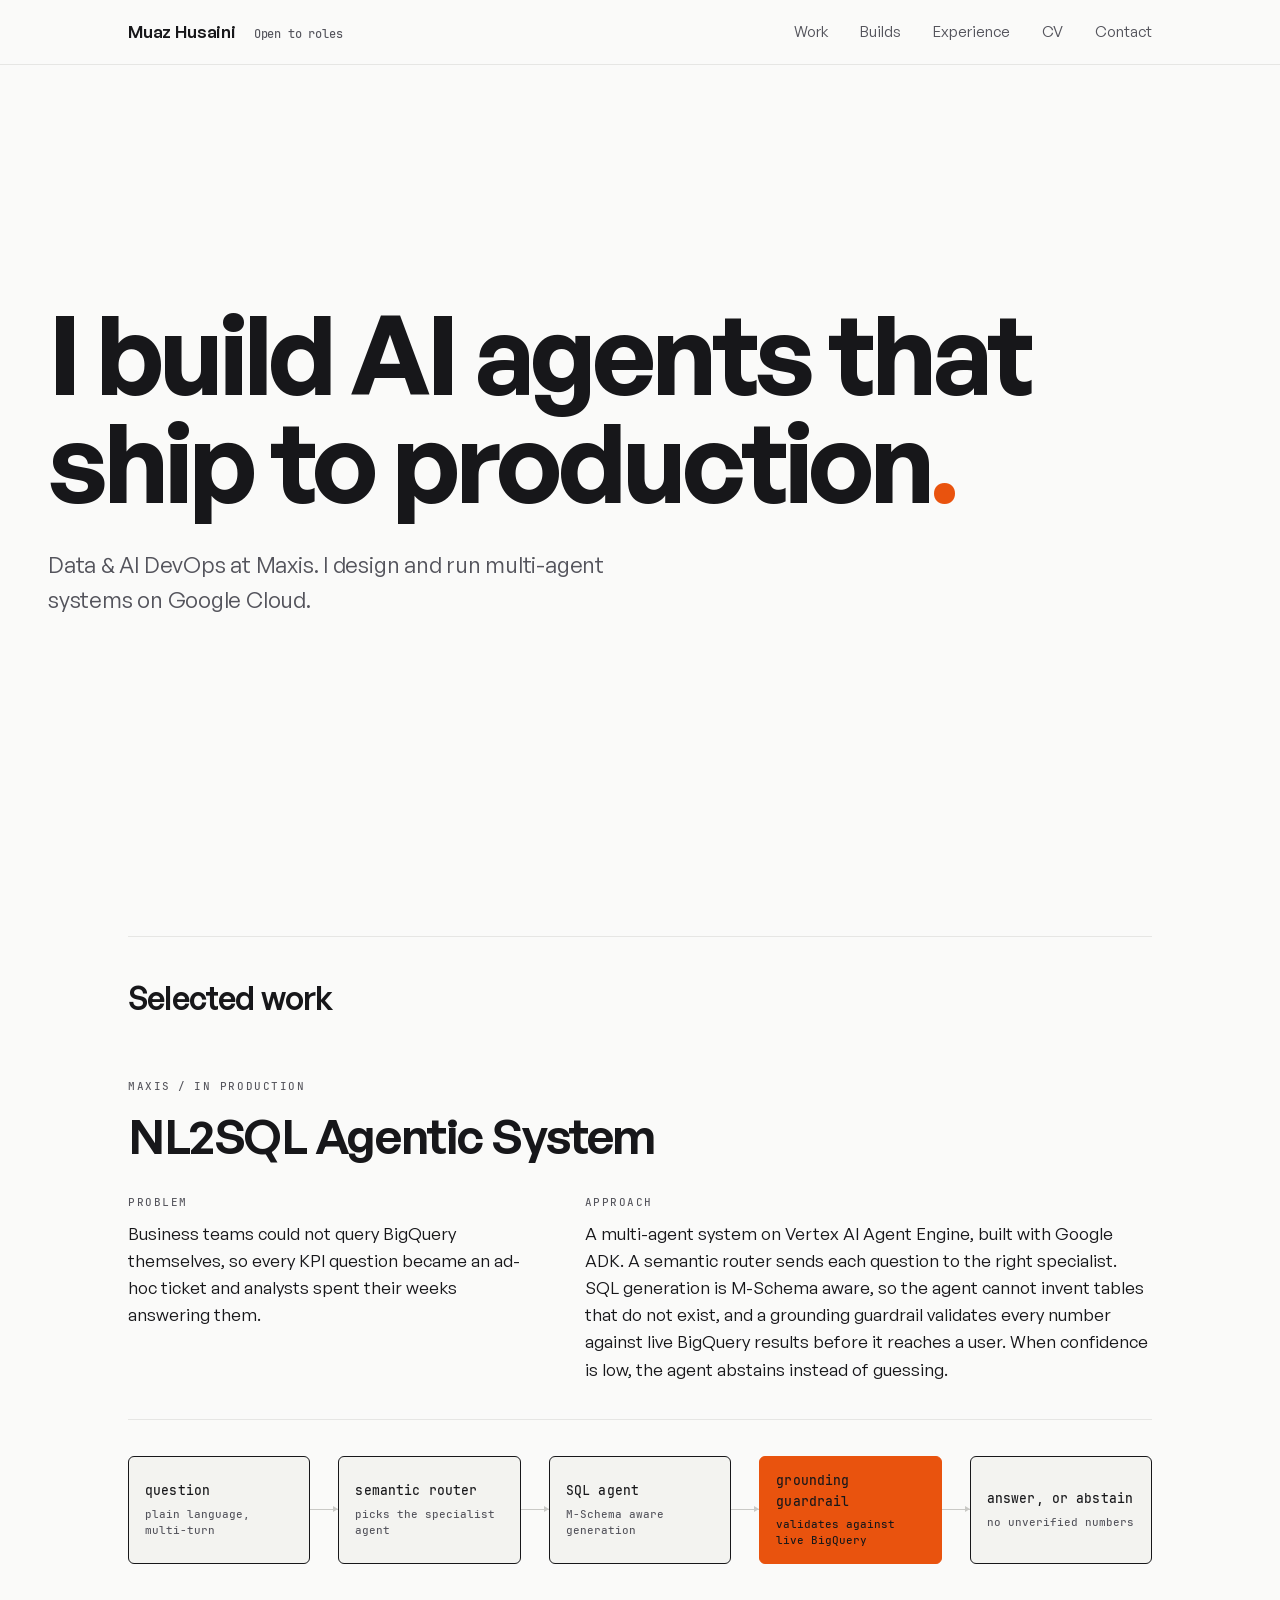
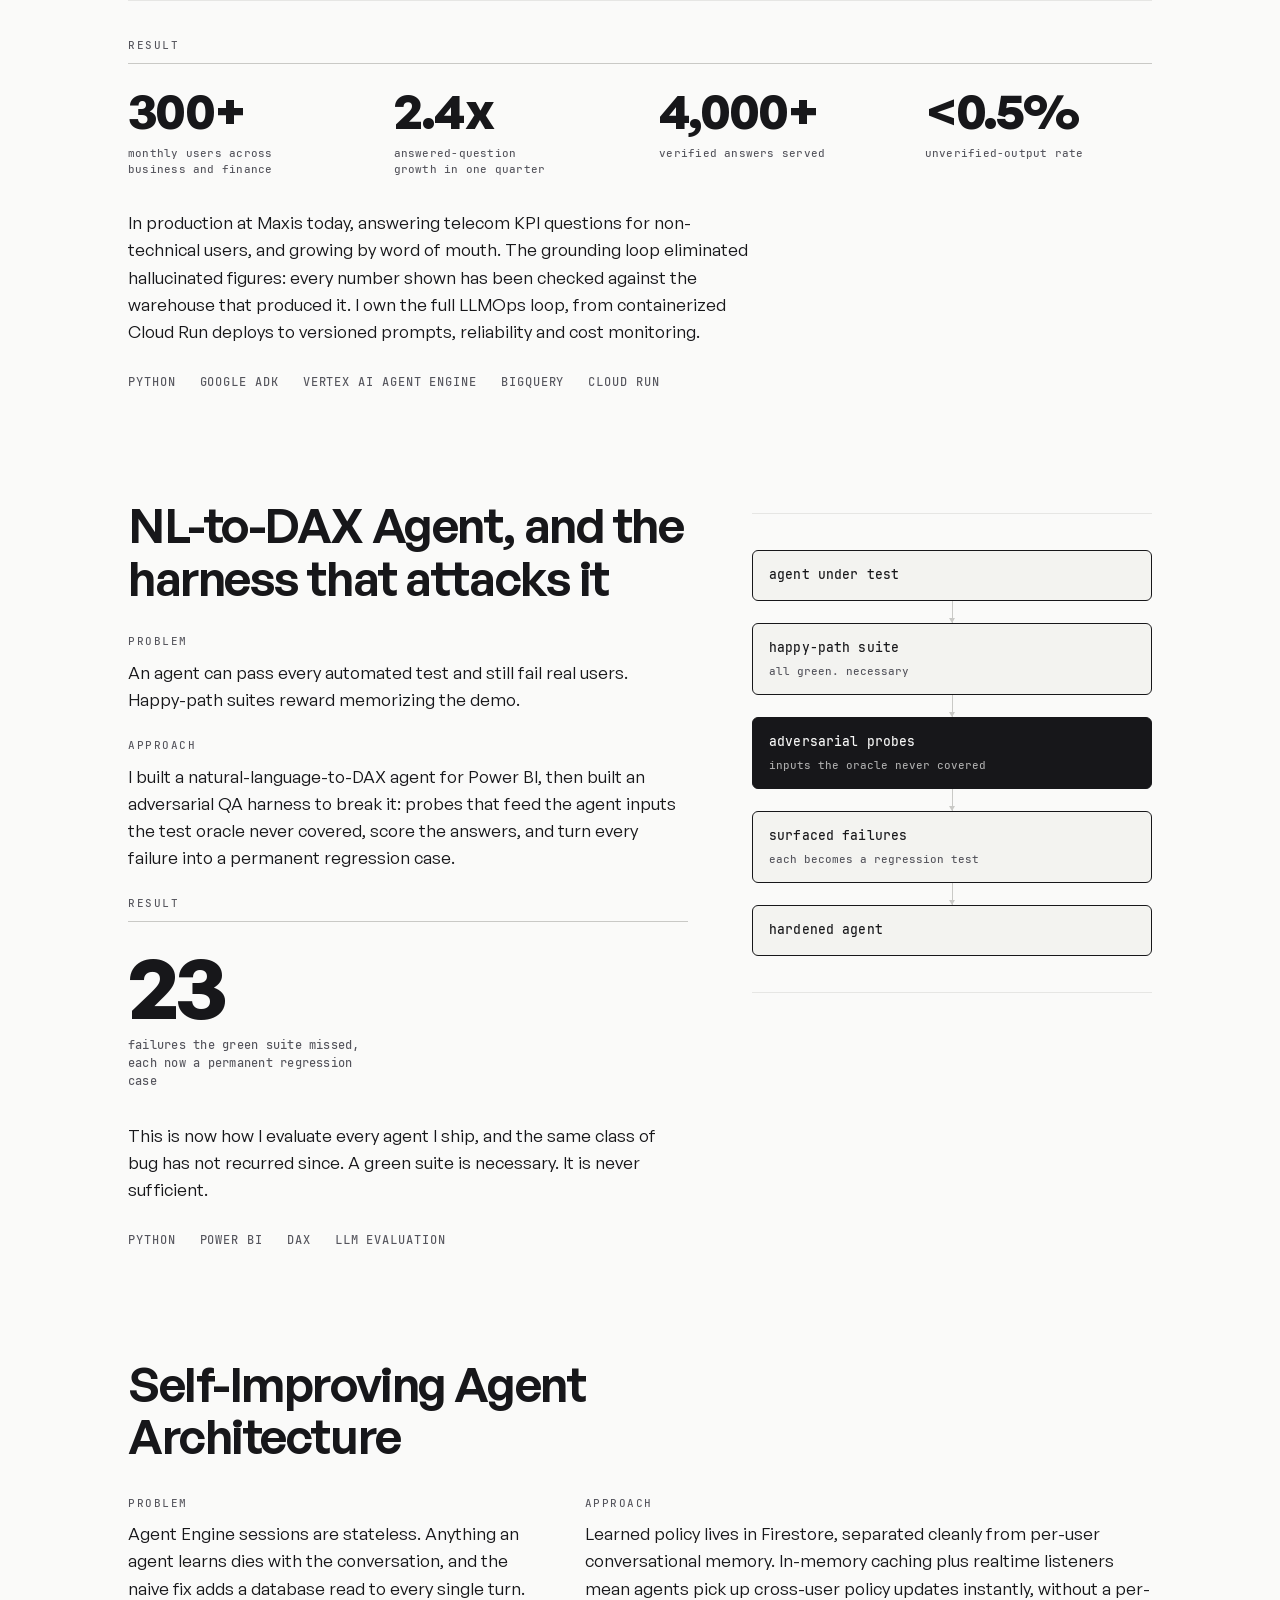
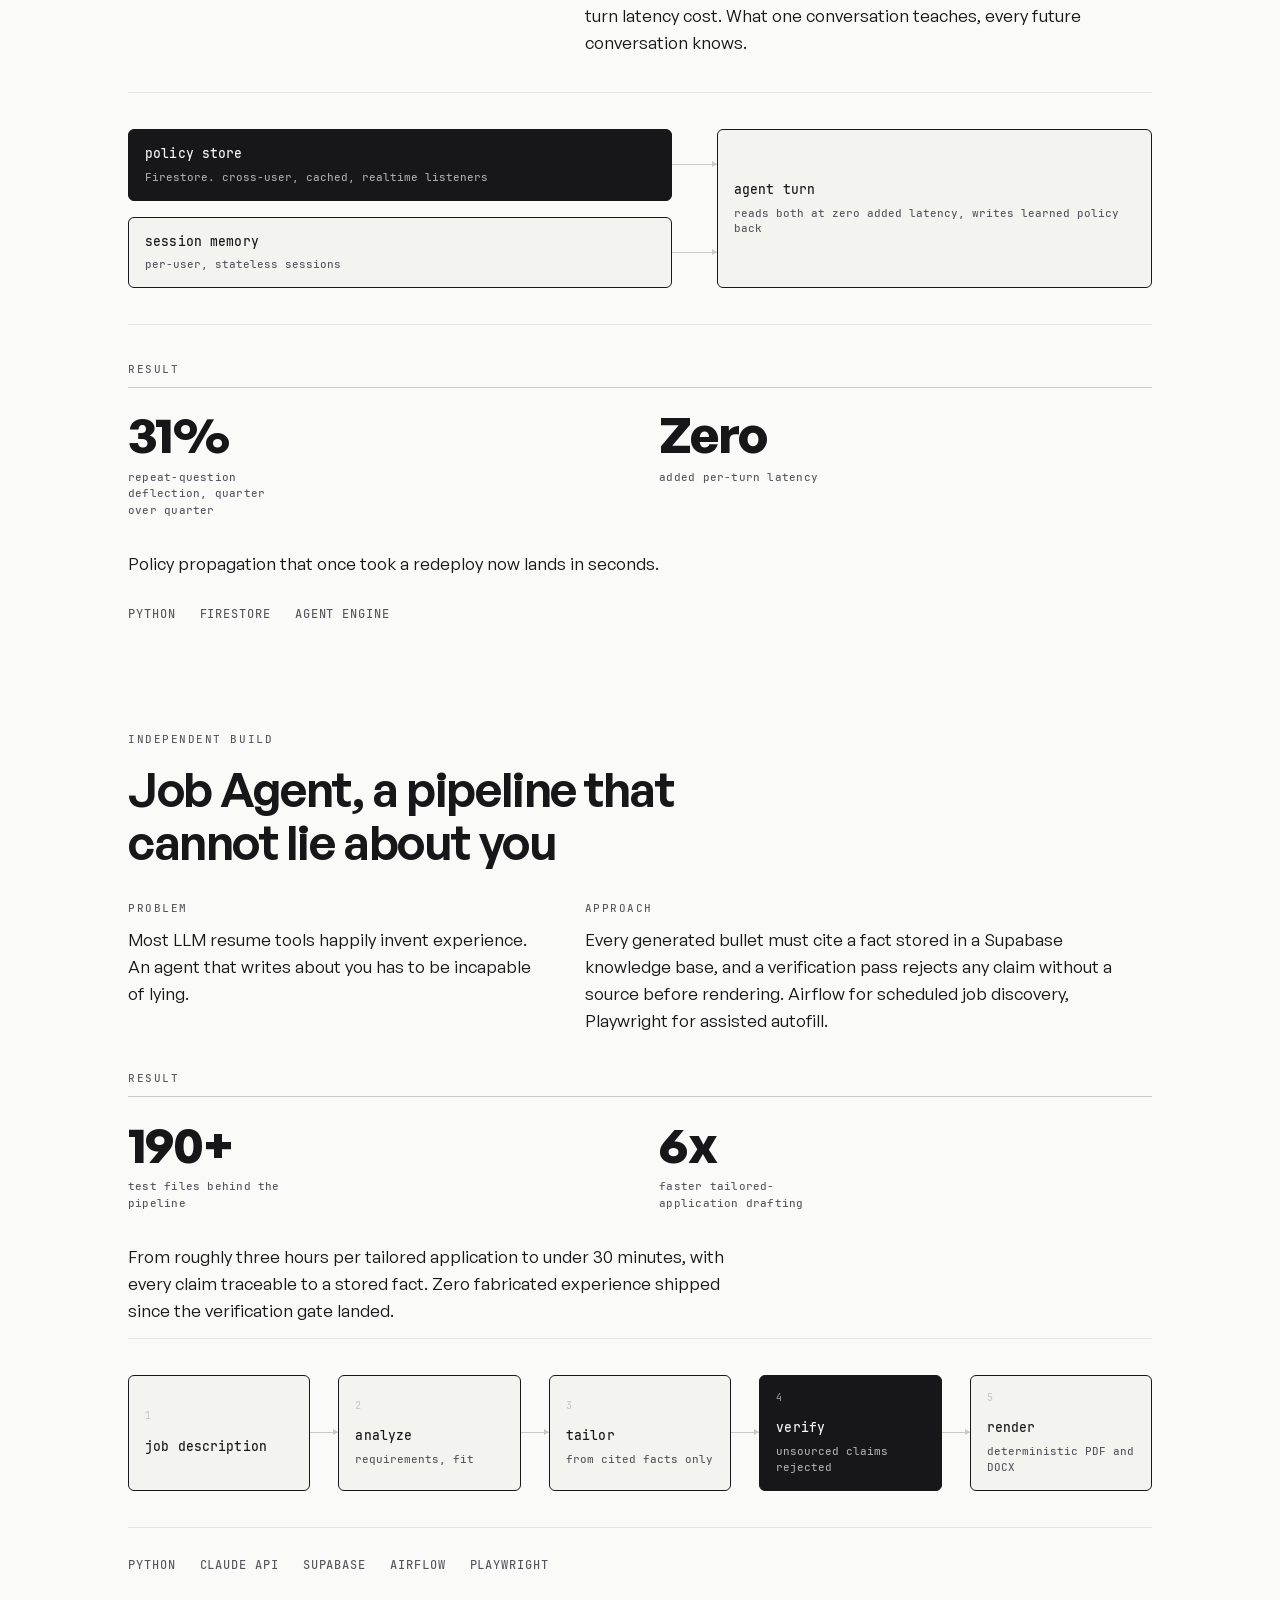
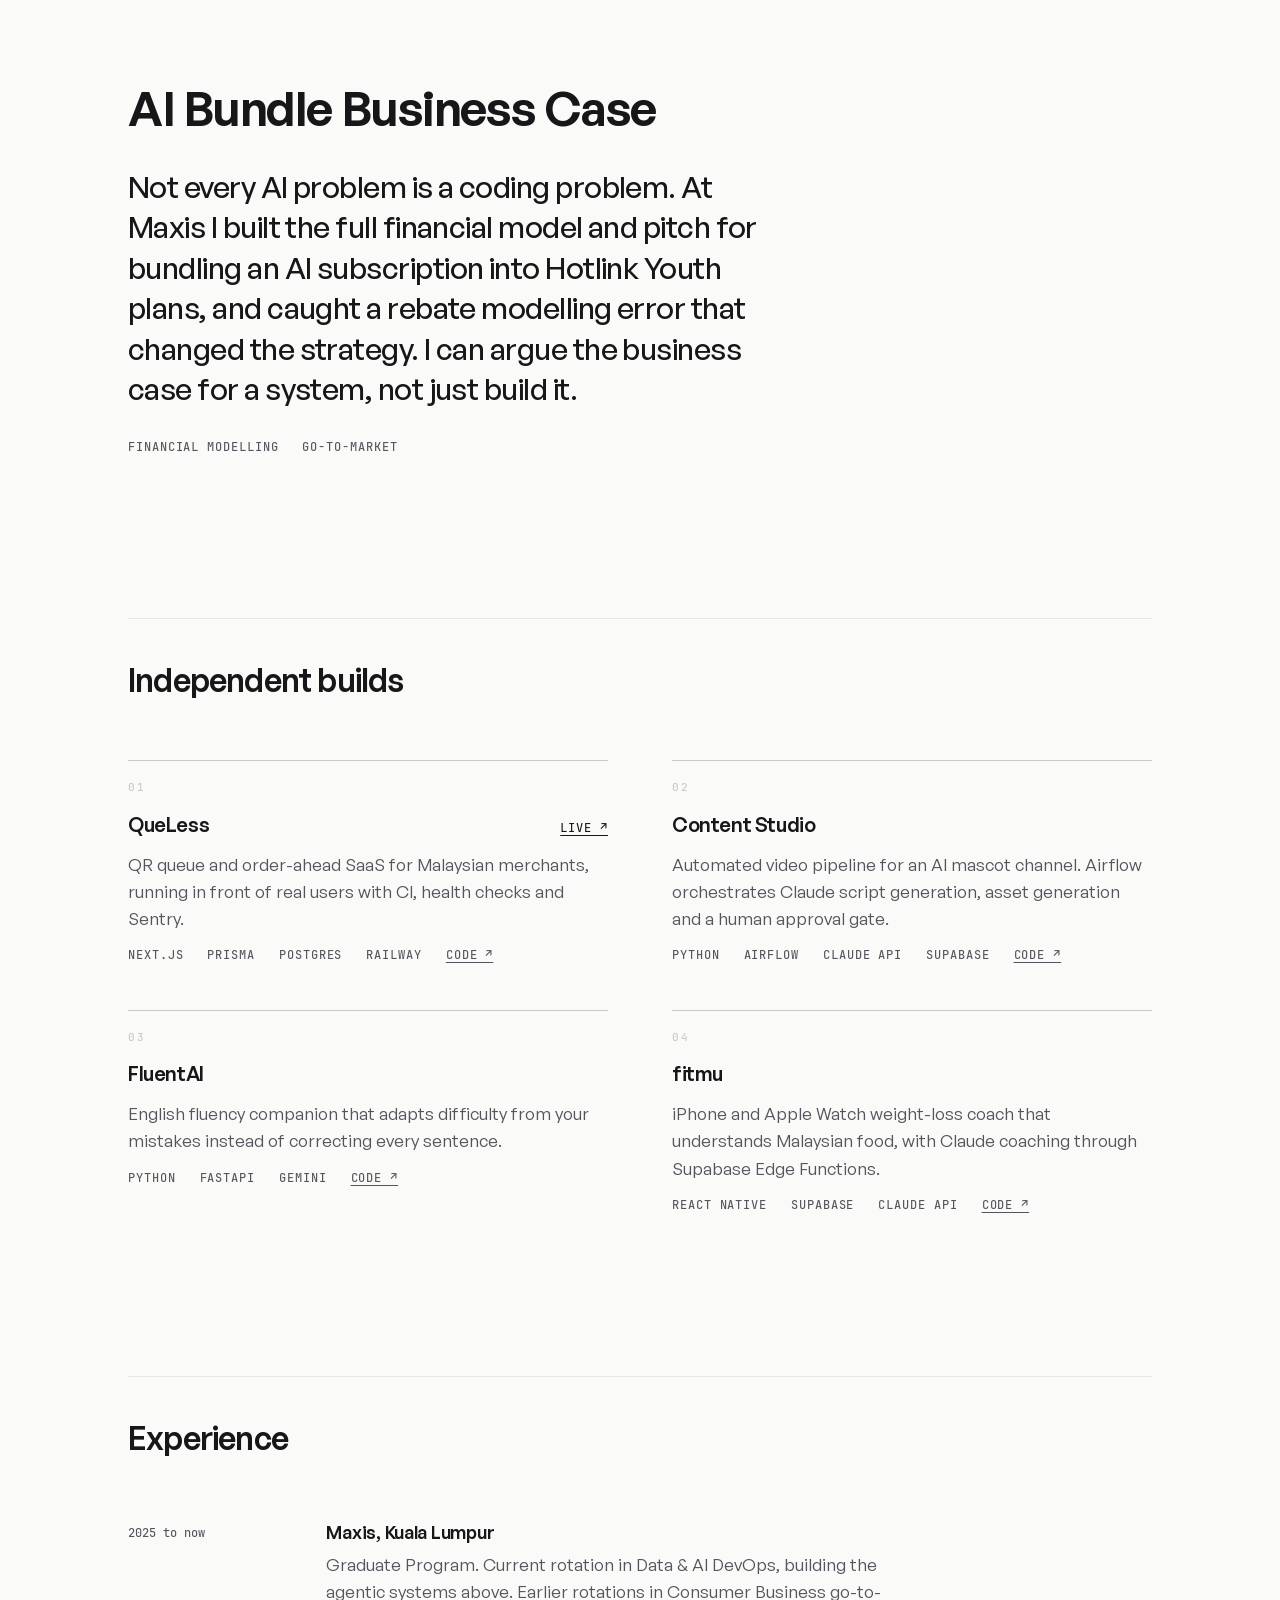
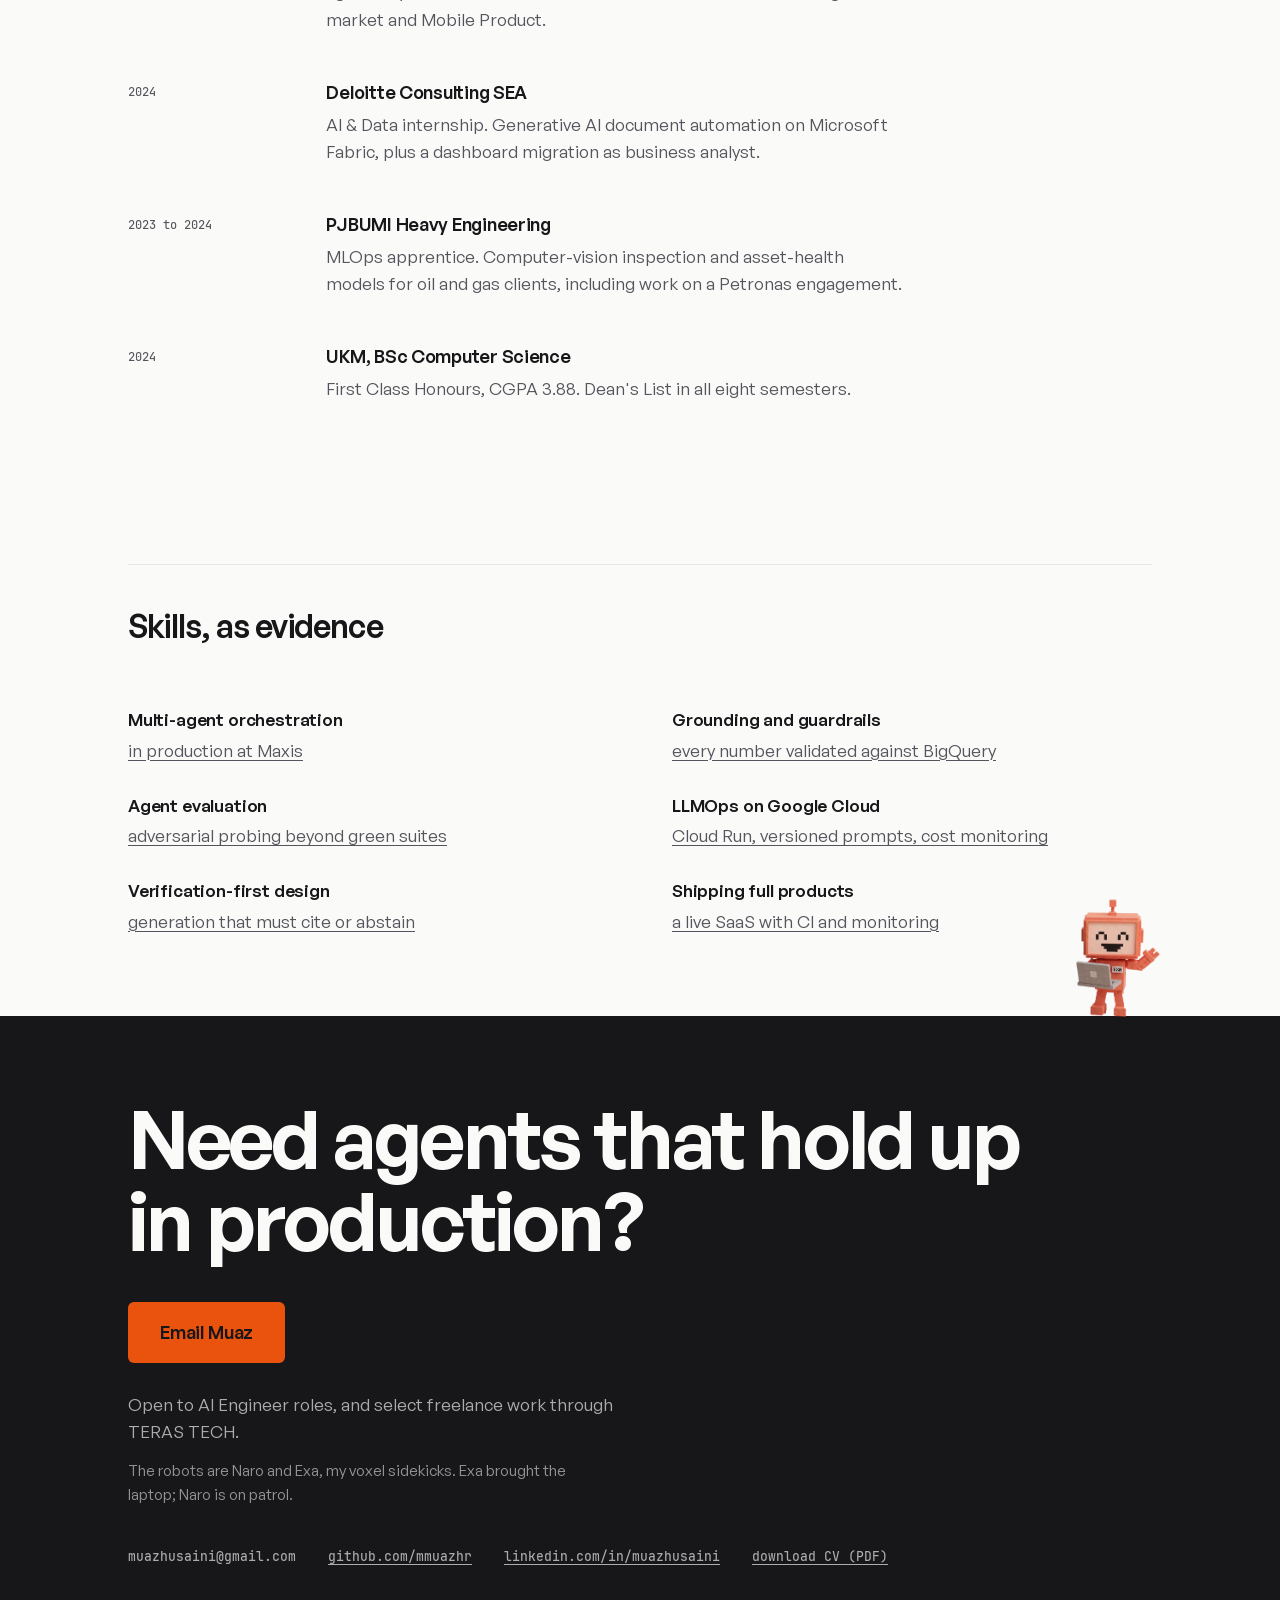
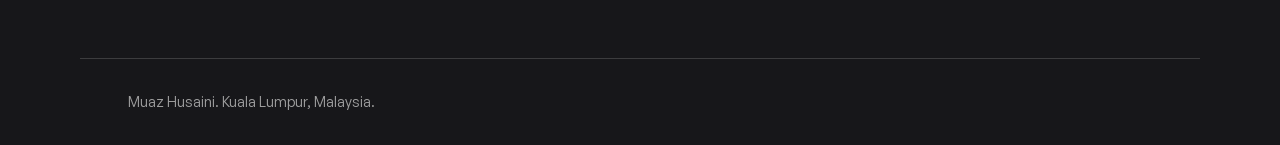
==== index.html @ e07478b2 "fix: replace the mascot cutouts with properly matted versions My cut left five floating fragments in" ====
<!doctype html>
<html lang="en">
<head>
  <meta charset="utf-8">
  <meta name="viewport" content="width=device-width, initial-scale=1">
  <title>Muaz Husaini, AI Engineer</title>
  <meta name="description" content="Muaz Husaini builds production AI agents at Maxis: multi-agent NL2SQL on Vertex AI Agent Engine, grounding guardrails, adversarial evaluation. Kuala Lumpur, Malaysia.">
  <meta property="og:title" content="Muaz Husaini, AI Engineer">
  <meta property="og:description" content="I build AI agents that ship to production. Multi-agent systems on Google Cloud at Maxis, Kuala Lumpur.">
  <meta property="og:type" content="website">
  <meta property="og:url" content="https://mmuazhr.github.io/">
  <meta property="og:image" content="https://mmuazhr.github.io/og-card.png">
  <meta property="og:image:width" content="1200">
  <meta property="og:image:height" content="630">
  <meta property="og:image:alt" content="Muaz Husaini, AI Engineer — I build AI agents that ship to production.">
  <meta name="twitter:card" content="summary_large_image">
  <meta name="twitter:title" content="Muaz Husaini, AI Engineer">
  <meta name="twitter:description" content="I build AI agents that ship to production. Multi-agent systems on Google Cloud at Maxis, Kuala Lumpur.">
  <meta name="twitter:image" content="https://mmuazhr.github.io/og-card.png">
  <link rel="canonical" href="https://mmuazhr.github.io/">
  <meta name="theme-color" content="#FAFAF9">
  <link rel="icon" type="image/png" sizes="32x32" href="favicon-32.png">
  <link rel="icon" type="image/png" sizes="512x512" href="favicon-512.png">
  <link rel="apple-touch-icon" sizes="180x180" href="favicon-180.png">
  <link rel="preload" href="fonts/GeneralSans-Variable.woff2" as="font" type="font/woff2" crossorigin>
  <link rel="stylesheet" href="styles.css">
</head>
<body>
  <a class="skip" href="#work">Skip to work</a>

  <header class="site-head">
    <div class="wrap head-row">
      <p class="brand">Muaz Husaini <span class="avail">Open to roles</span></p>
      <nav aria-label="Sections">
        <a href="#work">Work</a>
        <a href="#builds">Builds</a>
        <a href="#experience">Experience</a>
        <a href="muaz-husaini-cv.pdf">CV</a>
        <a href="#contact">Contact</a>
      </nav>
    </div>
  </header>

  <main>
    <section class="hero wrap" aria-label="Introduction">
      <h1>I build AI agents that <br>ship to production<span class="sig">.</span></h1>
      <p class="hero-sub">Data &amp; AI DevOps at Maxis. I design and run multi-agent systems on Google Cloud.</p>
    </section>

    <section id="work" class="wrap">
      <h2>Selected work</h2>

      <!-- Case study 1: flagship -->
      <article class="cs cs-flagship" id="nl2sql">
        <p class="cs-meta">Maxis&ensp;/&ensp;In production</p>
        <h3>NL2SQL Agentic System</h3>
        <div class="cs-cols">
          <div>
            <p class="lbl">Problem</p>
            <p>Business teams could not query BigQuery themselves, so every KPI question became an ad-hoc ticket and analysts spent their weeks answering them.</p>
          </div>
          <div>
            <p class="lbl">Approach</p>
            <p>A multi-agent system on Vertex AI Agent Engine, built with Google ADK. A semantic router sends each question to the right specialist. SQL generation is M-Schema aware, so the agent cannot invent tables that do not exist, and a grounding guardrail validates every number against live BigQuery results before it reaches a user. When confidence is low, the agent abstains instead of guessing.</p>
          </div>
        </div>

        <div class="diagram" role="img" aria-label="Architecture: a user question passes through a semantic router to an M-Schema aware SQL agent, then a grounding guardrail validates results against live BigQuery before answering or abstaining.">
          <div class="flow">
            <div class="node"><span>question</span><small>plain language, multi-turn</small></div>
            <div class="arrow" aria-hidden="true"></div>
            <div class="node"><span>semantic router</span><small>picks the specialist agent</small></div>
            <div class="arrow" aria-hidden="true"></div>
            <div class="node"><span>SQL agent</span><small>M-Schema aware generation</small></div>
            <div class="arrow" aria-hidden="true"></div>
            <div class="node key"><span>grounding guardrail</span><small>validates against live BigQuery</small></div>
            <div class="arrow" aria-hidden="true"></div>
            <div class="node"><span>answer, or abstain</span><small>no unverified numbers</small></div>
          </div>
        </div>

        <div class="cs-result">
          <p class="lbl">Result</p>
          <ul class="metrics">
            <li><b>300+</b><span>monthly users across business and finance</span></li>
            <li><b>2.4&#8202;x</b><span>answered-question growth in one quarter</span></li>
            <li><b>4,000+</b><span>verified answers served</span></li>
            <li><b>&lt;0.5%</b><span>unverified-output rate</span></li>
          </ul>
          <p>In production at Maxis today, answering telecom KPI questions for non-technical users, and growing by word of mouth. The grounding loop eliminated hallucinated figures: every number shown has been checked against the warehouse that produced it. I own the full LLMOps loop, from containerized Cloud Run deploys to versioned prompts, reliability and cost monitoring.</p>
        </div>
        <p class="stack" aria-label="Stack"><span>Python</span><span>Google ADK</span><span>Vertex AI Agent Engine</span><span>BigQuery</span><span>Cloud Run</span></p>
      </article>

      <!-- Case study 2: split, diagram right -->
      <article class="cs cs-split" id="qa-harness">
        <div class="cs-text">
          <h3>NL-to-DAX Agent, and the harness that attacks it</h3>
          <p class="lbl">Problem</p>
          <p>An agent can pass every automated test and still fail real users. Happy-path suites reward memorizing the demo.</p>
          <p class="lbl">Approach</p>
          <p>I built a natural-language-to-DAX agent for Power BI, then built an adversarial QA harness to break it: probes that feed the agent inputs the test oracle never covered, score the answers, and turn every failure into a permanent regression case.</p>
          <p class="lbl">Result</p>
          <ul class="metrics metrics-solo">
            <li><b>23</b><span>failures the green suite missed, each now a permanent regression case</span></li>
          </ul>
          <p>This is now how I evaluate every agent I ship, and the same class of bug has not recurred since. A green suite is necessary. It is never sufficient.</p>
          <p class="stack" aria-label="Stack"><span>Python</span><span>Power BI</span><span>DAX</span><span>LLM evaluation</span></p>
        </div>
        <div class="cs-aside">
        <div class="diagram diagram-v" role="img" aria-label="Evaluation flow: the agent under test passes the happy-path suite, then adversarial probes with uncovered inputs surface failures, each becoming a regression test for a hardened agent.">
          <div class="flow">
            <div class="node"><span>agent under test</span></div>
            <div class="arrow" aria-hidden="true"></div>
            <div class="node"><span>happy-path suite</span><small>all green. necessary</small></div>
            <div class="arrow" aria-hidden="true"></div>
            <div class="node strong"><span>adversarial probes</span><small>inputs the oracle never covered</small></div>
            <div class="arrow" aria-hidden="true"></div>
            <div class="node"><span>surfaced failures</span><small>each becomes a regression test</small></div>
            <div class="arrow" aria-hidden="true"></div>
            <div class="node"><span>hardened agent</span></div>
          </div>
        </div>
        </div>
      </article>

      <!-- Case study 3: merge diagram -->
      <article class="cs" id="self-improving">
        <h3>Self-Improving Agent Architecture</h3>
        <div class="cs-cols">
          <div>
            <p class="lbl">Problem</p>
            <p>Agent Engine sessions are stateless. Anything an agent learns dies with the conversation, and the naive fix adds a database read to every single turn.</p>
          </div>
          <div>
            <p class="lbl">Approach</p>
            <p>Learned policy lives in Firestore, separated cleanly from per-user conversational memory. In-memory caching plus realtime listeners mean agents pick up cross-user policy updates instantly, without a per-turn latency cost. What one conversation teaches, every future conversation knows.</p>
          </div>
        </div>
        <div class="diagram diagram-merge" role="img" aria-label="Architecture: a cross-user policy store in Firestore with caching and realtime listeners, and per-user session memory, both feed each agent turn; the agent writes what it learns back to the policy store.">
          <div class="node strong m-src1"><span>policy store</span><small>Firestore. cross-user, cached, realtime listeners</small></div>
          <div class="arrow m-a1" aria-hidden="true"></div>
          <div class="node m-src2"><span>session memory</span><small>per-user, stateless sessions</small></div>
          <div class="arrow m-a2" aria-hidden="true"></div>
          <div class="node m-target"><span>agent turn</span><small>reads both at zero added latency, writes learned policy back</small></div>
        </div>
        <div class="cs-result">
          <p class="lbl">Result</p>
          <ul class="metrics">
            <li><b>31%</b><span>repeat-question deflection, quarter over quarter</span></li>
            <li><b>Zero</b><span>added per-turn latency</span></li>
          </ul>
          <p>Policy propagation that once took a redeploy now lands in seconds.</p>
        </div>
        <p class="stack" aria-label="Stack"><span>Python</span><span>Firestore</span><span>Agent Engine</span></p>
      </article>

      <!-- Case study 4: Job Agent -->
      <article class="cs" id="job-agent">
        <p class="cs-meta">Independent build</p>
        <h3>Job Agent, a pipeline that cannot lie about you</h3>
        <div class="cs-cols">
          <div>
            <p class="lbl">Problem</p>
            <p>Most LLM resume tools happily invent experience. An agent that writes about you has to be incapable of lying.</p>
          </div>
          <div>
            <p class="lbl">Approach</p>
            <p>Every generated bullet must cite a fact stored in a Supabase knowledge base, and a verification pass rejects any claim without a source before rendering. Airflow for scheduled job discovery, Playwright for assisted autofill.</p>
          </div>
        </div>
        <div class="cs-result">
          <p class="lbl">Result</p>
          <ul class="metrics">
            <li><b>190+</b><span>test files behind the pipeline</span></li>
            <li><b>6&#8202;x</b><span>faster tailored-application drafting</span></li>
          </ul>
          <p>From roughly three hours per tailored application to under 30 minutes, with every claim traceable to a stored fact. Zero fabricated experience shipped since the verification gate landed.</p>
        </div>
        <div class="diagram" role="img" aria-label="Pipeline: a job description is analyzed, the application is tailored from cited facts, a verification step rejects unsourced claims, then the deterministic renderer produces PDF and DOCX.">
          <div class="flow flow-numbered">
            <div class="node"><span>job description</span></div>
            <div class="arrow" aria-hidden="true"></div>
            <div class="node"><span>analyze</span><small>requirements, fit</small></div>
            <div class="arrow" aria-hidden="true"></div>
            <div class="node"><span>tailor</span><small>from cited facts only</small></div>
            <div class="arrow" aria-hidden="true"></div>
            <div class="node strong"><span>verify</span><small>unsourced claims rejected</small></div>
            <div class="arrow" aria-hidden="true"></div>
            <div class="node"><span>render</span><small>deterministic PDF and DOCX</small></div>
          </div>
        </div>
        <p class="stack" aria-label="Stack"><span>Python</span><span>Claude API</span><span>Supabase</span><span>Airflow</span><span>Playwright</span></p>
      </article>

      <!-- Case study 5: business case, text only -->
      <article class="cs cs-quiet" id="bundle">
        <img class="gutter-mascot gm-right" src="assets/mascots/exa-sit.png" alt="" aria-hidden="true" loading="lazy" width="226" height="320">
        <h3>AI Bundle Business Case</h3>
        <p class="cs-narrow">Not every AI problem is a coding problem. At Maxis I built the full financial model and pitch for bundling an AI subscription into Hotlink Youth plans, and caught a rebate modelling error that changed the strategy. I can argue the business case for a system, not just build it.</p>
        <p class="stack" aria-label="Stack"><span>Financial modelling</span><span>Go-to-market</span></p>
      </article>
    </section>

    <section id="builds" class="wrap">
      <img class="gutter-mascot gm-left" src="assets/mascots/naro-scout.png" alt="" aria-hidden="true" loading="lazy" width="210" height="320">
      <h2>Independent builds</h2>
      <ul class="ledger">
        <li>
          <div class="ledger-head"><h3>QueLess</h3><a class="live-link" href="https://queless-production.up.railway.app" rel="noopener">Live&nbsp;&#8599;</a></div>
          <p>QR queue and order-ahead SaaS for Malaysian merchants, running in front of real users with CI, health checks and Sentry.</p>
          <p class="stack"><span>Next.js</span><span>Prisma</span><span>Postgres</span><span>Railway</span><a href="https://github.com/mmuazhr/smart-queue-saas" rel="noopener">Code&nbsp;&#8599;</a></p>
        </li>
        <li>
          <div class="ledger-head"><h3>Content Studio</h3></div>
          <p>Automated video pipeline for an AI mascot channel. Airflow orchestrates Claude script generation, asset generation and a human approval gate.</p>
          <p class="stack"><span>Python</span><span>Airflow</span><span>Claude API</span><span>Supabase</span><a href="https://github.com/mmuazhr/content-studio" rel="noopener">Code&nbsp;&#8599;</a></p>
        </li>
        <li>
          <div class="ledger-head"><h3>FluentAI</h3></div>
          <p>English fluency companion that adapts difficulty from your mistakes instead of correcting every sentence.</p>
          <p class="stack"><span>Python</span><span>FastAPI</span><span>Gemini</span><a href="https://github.com/mmuazhr/fluent-ai" rel="noopener">Code&nbsp;&#8599;</a></p>
        </li>
        <li>
          <div class="ledger-head"><h3>fitmu</h3></div>
          <p>iPhone and Apple Watch weight-loss coach that understands Malaysian food, with Claude coaching through Supabase Edge Functions.</p>
          <p class="stack"><span>React Native</span><span>Supabase</span><span>Claude API</span><a href="https://github.com/mmuazhr/fitmu" rel="noopener">Code&nbsp;&#8599;</a></p>
        </li>
      </ul>
    </section>

    <section id="experience" class="wrap">
      <h2>Experience</h2>
      <ol class="timeline">
        <li>
          <p class="when">2025 to now</p>
          <div>
            <h3>Maxis, Kuala Lumpur</h3>
            <p>Graduate Program. Current rotation in Data &amp; AI DevOps, building the agentic systems above. Earlier rotations in Consumer Business go-to-market and Mobile Product.</p>
          </div>
        </li>
        <li>
          <p class="when">2024</p>
          <div>
            <h3>Deloitte Consulting SEA</h3>
            <p>AI &amp; Data internship. Generative AI document automation on Microsoft Fabric, plus a dashboard migration as business analyst.</p>
          </div>
        </li>
        <li>
          <p class="when">2023 to 2024</p>
          <div>
            <h3>PJBUMI Heavy Engineering</h3>
            <p>MLOps apprentice. Computer-vision inspection and asset-health models for oil and gas clients, including work on a Petronas engagement.</p>
          </div>
        </li>
        <li>
          <p class="when">2024</p>
          <div>
            <h3>UKM, BSc Computer Science</h3>
            <p>First Class Honours, CGPA 3.88. Dean's List in all eight semesters.</p>
          </div>
        </li>
      </ol>
    </section>

    <section id="skills" class="wrap">
      <h2>Skills, as evidence</h2>
      <ul class="proofs">
        <li><strong>Multi-agent orchestration</strong><a href="#nl2sql">in production at Maxis</a></li>
        <li><strong>Grounding and guardrails</strong><a href="#nl2sql">every number validated against BigQuery</a></li>
        <li><strong>Agent evaluation</strong><a href="#qa-harness">adversarial probing beyond green suites</a></li>
        <li><strong>LLMOps on Google Cloud</strong><a href="#nl2sql">Cloud Run, versioned prompts, cost monitoring</a></li>
        <li><strong>Verification-first design</strong><a href="#job-agent">generation that must cite or abstain</a></li>
        <li><strong>Shipping full products</strong><a href="#builds">a live SaaS with CI and monitoring</a></li>
      </ul>
    </section>

    <section id="contact" class="dark">
      <img class="exa" src="exa.png" alt="" aria-hidden="true" loading="lazy" width="219" height="300">
      <div class="wrap contact">
        <h2 class="visually-hidden">Contact</h2>
        <p class="contact-line">Need agents that hold up <br>in production?</p>
        <a class="cta" href="mailto:muazhusaini@gmail.com">Email Muaz</a>
        <p class="contact-note">Open to AI Engineer roles, and select freelance work through TERAS TECH.</p>
        <p class="mascot-note">The robots are Naro and Exa, my voxel sidekicks. Exa brought the laptop; Naro is on patrol.</p>
        <ul class="contact-links">
          <li>muazhusaini@gmail.com</li>
          <li><a href="https://github.com/mmuazhr" rel="noopener">github.com/mmuazhr</a></li>
          <li><a href="https://linkedin.com/in/muazhusaini" rel="noopener">linkedin.com/in/muazhusaini</a></li>
          <li><a href="muaz-husaini-cv.pdf">download CV (PDF)</a></li>
        </ul>
      </div>
    </section>
  </main>

  <footer class="dark">
    <div class="wrap site-foot">
      <p>Muaz Husaini. Kuala Lumpur, Malaysia.</p>
    </div>
  </footer>

  <script src="script.js" defer></script>
</body>
</html>
---- styles.css ----
/* Muaz Husaini portfolio
   Palette: Paper #FAFAF9 / Ink #17171A / Graphite #54545C / Hairline #E6E6E4 / Signal #E9530E
   Signal appears exactly three times: hero period, active diagram node, contact CTA. */

@font-face {
  font-family: "General Sans";
  src: url("fonts/GeneralSans-Variable.woff2") format("woff2");
  font-weight: 200 700;
  font-display: swap;
}
@font-face {
  font-family: "JetBrains Mono";
  src: url("fonts/JetBrainsMono-Regular.woff2") format("woff2");
  font-weight: 400;
  font-display: swap;
}
@font-face {
  font-family: "JetBrains Mono";
  src: url("fonts/JetBrainsMono-Medium.woff2") format("woff2");
  font-weight: 500;
  font-display: swap;
}

:root {
  --paper: #FAFAF9;
  --ink: #17171A;
  --graphite: #54545C;
  --hairline: #E6E6E4;
  --line: #C9C9C6;
  --signal: #E9530E;
  --sans: "General Sans", "Helvetica Neue", Arial, sans-serif;
  --mono: "JetBrains Mono", ui-monospace, "SF Mono", Menlo, monospace;
  --ease: cubic-bezier(0.16, 1, 0.3, 1);
}

* { margin: 0; padding: 0; box-sizing: border-box; }

html { scroll-behavior: smooth; }
@media (prefers-reduced-motion: reduce) {
  html { scroll-behavior: auto; }
}

html, body { overflow-x: clip; }

body {
  font-family: var(--sans);
  font-weight: 420;
  background: var(--paper);
  color: var(--ink);
  font-size: 1.0625rem;
  line-height: 1.6;
  -webkit-font-smoothing: antialiased;
  text-rendering: optimizeLegibility;
}

.wrap {
  max-width: 1120px;
  margin-inline: auto;
  padding-inline: clamp(20px, 5vw, 48px);
}

::selection { background: var(--ink); color: var(--paper); }

a { color: inherit; }
:focus-visible {
  outline: 2px solid var(--ink);
  outline-offset: 3px;
  border-radius: 2px;
}

.visually-hidden {
  position: absolute;
  width: 1px; height: 1px;
  overflow: hidden;
  clip-path: inset(50%);
  white-space: nowrap;
}

.skip {
  position: absolute;
  left: -200vw;
  top: 0;
  background: var(--ink);
  color: var(--paper);
  padding: 10px 16px;
  z-index: 10;
  text-decoration: none;
}
.skip:focus { left: 0; }

/* ---------- Header ---------- */

.site-head {
  border-bottom: 1px solid var(--hairline);
}
.head-row {
  display: flex;
  align-items: center;
  justify-content: space-between;
  height: 64px;
}
.brand {
  font-weight: 560;
  letter-spacing: -0.01em;
}
.avail {
  font-family: var(--mono);
  font-size: 0.71875rem;
  font-weight: 500;
  color: var(--graphite);
  margin-left: 0.875rem;
}
.site-head nav {
  display: flex;
  gap: clamp(16px, 3vw, 32px);
}
.site-head nav a {
  text-decoration: none;
  color: var(--graphite);
  font-size: 0.9375rem;
  transition: color 0.2s var(--ease);
}
.site-head nav a:hover { color: var(--ink); }

/* ---------- Hero ---------- */

.hero {
  max-width: 1400px;
  min-height: calc(100svh - 65px);
  display: flex;
  flex-direction: column;
  justify-content: center;
  padding-block: 48px 96px;
}
.hero h1 {
  font-size: clamp(2.75rem, 8.6vw, 7.75rem);
  font-weight: 620;
  letter-spacing: -0.045em;
  line-height: 0.98;
  max-width: 18ch;
}
.sig { color: var(--signal); display: inline-block; }
.js .sig { animation: beat 3.6s ease-in-out 1.6s infinite; }
@keyframes beat {
  0%, 12%, 100% { transform: scale(1); }
  6% { transform: scale(1.22); }
}
.hero-sub {
  margin-top: 2rem;
  font-size: clamp(1.125rem, 1.8vw, 1.375rem);
  color: var(--graphite);
  max-width: 46ch;
  letter-spacing: -0.01em;
}

.js .hero h1,
.js .hero-sub {
  opacity: 0;
  transform: translateY(14px);
  animation: rise 0.7s var(--ease) forwards;
}
.js .hero-sub { animation-delay: 0.14s; }
@keyframes rise {
  to { opacity: 1; transform: none; }
}

/* ---------- Scroll reveals ---------- */

.js .rv {
  opacity: 0;
  transform: translateY(16px);
  transition: opacity 0.65s var(--ease), transform 0.65s var(--ease);
}
.js .rv.in {
  opacity: 1;
  transform: none;
}
.js .ledger > li.rv.in:nth-child(2),
.js .proofs > li.rv.in:nth-child(even) { transition-delay: 0.08s; }
.js .ledger > li.rv.in:nth-child(3) { transition-delay: 0.12s; }
.js .ledger > li.rv.in:nth-child(4) { transition-delay: 0.2s; }

/* ---------- Sections ---------- */

section { padding-block: clamp(56px, 9vh, 112px); }
#work { padding-top: clamp(24px, 4vh, 48px); }

h2 {
  font-size: clamp(1.5rem, 2.6vw, 2rem);
  font-weight: 560;
  letter-spacing: -0.025em;
  padding-top: clamp(28px, 4vh, 44px);
  border-top: 1px solid var(--hairline);
  margin-bottom: clamp(40px, 6vh, 72px);
}

/* ---------- Case studies ---------- */

.cs { margin-bottom: clamp(72px, 12vh, 144px); }
.cs:last-child { margin-bottom: 0; }

.cs-meta {
  font-family: var(--mono);
  font-size: 0.6875rem;
  font-weight: 500;
  text-transform: uppercase;
  letter-spacing: 0.14em;
  color: var(--graphite);
  margin-bottom: 0.875rem;
}

.cs h3 {
  font-size: clamp(1.75rem, 3.8vw, 3rem);
  font-weight: 580;
  letter-spacing: -0.03em;
  line-height: 1.1;
  max-width: 24ch;
  margin-bottom: clamp(24px, 3.5vh, 44px);
}

.lbl {
  font-family: var(--mono);
  font-size: 0.6875rem;
  font-weight: 500;
  text-transform: uppercase;
  letter-spacing: 0.14em;
  color: var(--graphite);
  margin-bottom: 0.5rem;
}
p + .lbl { margin-top: 1.5rem; }

.cs p:not(.lbl):not(.stack):not(.cs-meta):not(.cs-narrow) {
  max-width: 62ch;
  color: var(--ink);
}

.cs-cols {
  display: grid;
  grid-template-columns: minmax(0, 5fr) minmax(0, 7fr);
  gap: clamp(24px, 4vw, 64px);
  margin-bottom: clamp(28px, 4vh, 48px);
}

.cs-result { margin-top: clamp(28px, 4vh, 48px); }
.cs-result > p { max-width: 62ch; }
.cs-result strong,
.cs p strong {
  font-weight: 600;
  letter-spacing: -0.005em;
}

/* ---------- Proof metrics ----------
   The numbers are the strongest thing on the page. They get typographic
   weight instead of being buried inside a paragraph as bold runs. */

.metrics {
  list-style: none;
  display: grid;
  grid-template-columns: repeat(auto-fit, minmax(148px, 1fr));
  gap: clamp(20px, 3vw, 40px);
  margin: 0 0 clamp(24px, 3.5vh, 36px);
  padding-top: clamp(18px, 2.5vh, 26px);
  border-top: 1px solid var(--line);
}
.metrics b {
  display: block;
  font-weight: 680;
  font-size: clamp(2rem, 4.4vw, 3.125rem);
  line-height: 0.95;
  letter-spacing: -0.035em;
  font-variant-numeric: tabular-nums;
  color: var(--ink);
}
.metrics span {
  display: block;
  margin-top: 0.6875rem;
  font-family: var(--mono);
  font-size: 0.6875rem;
  line-height: 1.5;
  letter-spacing: 0.02em;
  color: var(--graphite);
  max-width: 24ch;
}

/* A single metric carries the section on its own, so it goes much larger. */
.metrics-solo { grid-template-columns: 1fr; }
.metrics-solo b { font-size: clamp(3.5rem, 9vw, 5.5rem); }
.metrics-solo span {
  margin-top: 0.5rem;
  font-size: 0.75rem;
  max-width: 34ch;
}

.cs-split .metrics { grid-template-columns: 1fr; }

.stack {
  display: flex;
  flex-wrap: wrap;
  gap: 0.5rem 1.5rem;
  margin-top: 1.75rem;
}
.stack span,
.stack a {
  font-family: var(--mono);
  font-size: 0.71875rem;
  font-weight: 500;
  text-transform: uppercase;
  letter-spacing: 0.08em;
  color: var(--graphite);
}
.stack a {
  text-decoration: underline;
  text-decoration-thickness: 1px;
  text-underline-offset: 3px;
  transition: color 0.2s var(--ease);
}
.stack a:hover { color: var(--ink); }

/* split case study (text left, vertical diagram right) */
.cs-split {
  display: grid;
  grid-template-columns: minmax(0, 7fr) minmax(0, 5fr);
  gap: clamp(32px, 5vw, 80px);
  align-items: start;
}
.cs-split h3 { margin-bottom: 1.75rem; }

/* The text column runs far longer than the diagram, which left a dead field
   below it. The wrapper stretches to the row height so the diagram inside it
   has somewhere to travel — a content-height grid item cannot stick. */
@media (min-width: 861px) {
  .cs-split .cs-aside { align-self: stretch; }
  .cs-split .cs-aside .diagram-v {
    position: sticky;
    top: clamp(88px, 12vh, 132px);
  }
}

/* quiet case study: the coda. No diagram and no metric by design, so it earns
   its place through scale instead. */
.cs-quiet .cs-narrow {
  max-width: 21em;
  font-size: clamp(1.375rem, 2.4vw, 1.875rem);
  font-weight: 480;
  line-height: 1.35;
  letter-spacing: -0.018em;
}

/* A numbered variant so the Job Agent pipeline does not read as a repeat of
   the NL2SQL flow above it. */
.flow-numbered { counter-reset: step; }
.flow-numbered .node { counter-increment: step; }
.flow-numbered .node::before {
  content: counter(step);
  display: block;
  margin-bottom: 0.5rem;
  font-family: var(--mono);
  font-size: 0.625rem;
  font-weight: 500;
  letter-spacing: 0.12em;
  color: var(--line);
}
.flow-numbered .node.strong::before { color: rgba(250, 250, 249, 0.55); }

/* ---------- Diagrams ---------- */

.diagram {
  border-block: 1px solid var(--hairline);
  padding-block: clamp(28px, 4vh, 44px);
  margin-block: clamp(8px, 1.5vh, 16px);
}

.flow {
  display: flex;
  align-items: stretch;
}
.node {
  border: 1px solid var(--ink);
  border-radius: 6px;
  padding: 0.875rem 1rem;
  flex: 1 1 0;
  min-width: 0;
  display: flex;
  flex-direction: column;
  justify-content: center;
  gap: 0.3rem;
  background: #F3F3F0;
}
.node span {
  font-family: var(--mono);
  font-size: 0.8125rem;
  font-weight: 500;
  letter-spacing: 0.01em;
}
.node small {
  font-family: var(--mono);
  font-size: 0.6875rem;
  line-height: 1.45;
  color: var(--graphite);
}

/* the single lit node: Signal is reserved for the flagship diagram only */
.node.key {
  background: var(--signal);
  border-color: var(--signal);
}
.node.key span,
.node.key small { color: var(--ink); }

/* emphasized key nodes in the other diagrams: solid ink */
.node.strong {
  background: var(--ink);
  border-color: var(--ink);
}
.node.strong span { color: var(--paper); }
.node.strong small { color: rgba(250, 250, 249, 0.66); }

.arrow {
  flex: 0 0 clamp(16px, 2.2vw, 34px);
  position: relative;
  align-self: center;
  height: 1px;
  background: var(--line);
}
.arrow::after {
  content: "";
  position: absolute;
  right: 0;
  top: -3px;
  border-left: 5px solid var(--line);
  border-top: 3.5px solid transparent;
  border-bottom: 3.5px solid transparent;
}

/* a pulse travels the pipeline once, after the nodes settle */
.arrow::before {
  content: "";
  position: absolute;
  top: -2.5px;
  left: 0;
  width: 6px;
  height: 6px;
  border-radius: 50%;
  background: var(--ink);
  opacity: 0;
}
@keyframes pulse-x {
  0%   { opacity: 1; left: 0; }
  14%  { opacity: 0; left: calc(100% - 6px); }
  100% { opacity: 0; left: calc(100% - 6px); }
}
@keyframes pulse-y {
  0%   { opacity: 1; top: 0; left: -2.5px; }
  14%  { opacity: 0; top: calc(100% - 6px); left: -2.5px; }
  100% { opacity: 0; top: calc(100% - 6px); left: -2.5px; }
}
.js .diagram.live .arrow::before {
  animation: pulse-x 6.5s var(--ease) infinite both;
}
.js .diagram.live > * > :nth-child(2).arrow::before { animation-delay: 0.55s; }
.js .diagram.live > * > :nth-child(4).arrow::before { animation-delay: 0.85s; }
.js .diagram.live > * > :nth-child(6).arrow::before { animation-delay: 1.15s; }
.js .diagram.live > * > :nth-child(8).arrow::before { animation-delay: 1.45s; }
.js .diagram.live > :nth-child(2).arrow::before,
.js .diagram.live > :nth-child(4).arrow::before { animation-delay: 0.55s; }
.diagram-v .arrow::before { animation-name: pulse-y !important; }

/* diagram entrance: nodes rise in sequence once in view */
.js .diagram .node,
.js .diagram .arrow {
  opacity: 0;
  transition: opacity 0.5s var(--ease), transform 0.5s var(--ease);
}
.js .diagram .node { transform: translateY(8px); }
.js .diagram.live .node,
.js .diagram.live .arrow {
  opacity: 1;
  transform: none;
}
.js .diagram.live > * > :nth-child(1) { transition-delay: 0s; }
.js .diagram.live > * > :nth-child(2) { transition-delay: 0.08s; }
.js .diagram.live > * > :nth-child(3) { transition-delay: 0.16s; }
.js .diagram.live > * > :nth-child(4) { transition-delay: 0.24s; }
.js .diagram.live > * > :nth-child(5) { transition-delay: 0.32s; }
.js .diagram.live > * > :nth-child(6) { transition-delay: 0.4s; }
.js .diagram.live > * > :nth-child(7) { transition-delay: 0.48s; }
.js .diagram.live > * > :nth-child(8) { transition-delay: 0.56s; }
.js .diagram.live > * > :nth-child(9) { transition-delay: 0.64s; }

/* merge diagram nodes sit directly under .diagram */
.js .diagram.live > :nth-child(1) { transition-delay: 0s; }
.js .diagram.live > :nth-child(2) { transition-delay: 0.08s; }
.js .diagram.live > :nth-child(3) { transition-delay: 0.16s; }
.js .diagram.live > :nth-child(4) { transition-delay: 0.24s; }
.js .diagram.live > :nth-child(5) { transition-delay: 0.32s; }

/* vertical variant */
.diagram-v .flow { flex-direction: column; }
.diagram-v .node { flex: 0 0 auto; }
.diagram-v .arrow {
  flex: 0 0 clamp(16px, 2.5vh, 28px);
  width: 1px;
  height: auto;
  align-self: center;
  background: var(--line);
}
.diagram-v .arrow::after {
  right: auto;
  top: auto;
  bottom: 0;
  left: -3px;
  border-left: 3.5px solid transparent;
  border-right: 3.5px solid transparent;
  border-top: 5px solid var(--line);
  border-bottom: none;
}

/* merge variant: two sources converge on one node */
.diagram-merge {
  display: grid;
  grid-template-columns: minmax(0, 5fr) auto minmax(0, 4fr);
  grid-template-rows: auto auto;
  align-items: center;
  row-gap: 1rem;
}
.diagram-merge .m-src1 { grid-area: 1 / 1; }
.diagram-merge .m-src2 { grid-area: 2 / 1; }
.diagram-merge .m-a1 { grid-area: 1 / 2; }
.diagram-merge .m-a2 { grid-area: 2 / 2; }
.diagram-merge .m-target {
  grid-area: 1 / 3 / 3 / 4;
  align-self: stretch;
}
.diagram-merge .arrow {
  width: clamp(24px, 3.5vw, 52px);
  align-self: center;
}

/* ---------- Independent builds ledger ---------- */

.ledger {
  list-style: none;
  counter-reset: build;
  display: grid;
  grid-template-columns: 1fr 1fr;
  gap: clamp(36px, 5vh, 56px) clamp(32px, 5vw, 72px);
}
.ledger > li {
  counter-increment: build;
  border-top: 1px solid var(--line);
  padding-top: 1.125rem;
}
.ledger > li::before {
  content: counter(build, decimal-leading-zero);
  display: block;
  margin-bottom: 0.75rem;
  font-family: var(--mono);
  font-size: 0.6875rem;
  font-weight: 500;
  letter-spacing: 0.14em;
  color: var(--line);
}
.ledger-head {
  display: flex;
  align-items: baseline;
  justify-content: space-between;
  gap: 1rem;
  margin-bottom: 0.625rem;
}
.ledger h3 {
  font-size: 1.25rem;
  font-weight: 560;
  letter-spacing: -0.02em;
}
.live-link {
  font-family: var(--mono);
  font-size: 0.75rem;
  font-weight: 500;
  text-transform: uppercase;
  letter-spacing: 0.08em;
  text-decoration-thickness: 1px;
  text-underline-offset: 3px;
  white-space: nowrap;
}
.ledger p:not(.stack) {
  color: var(--graphite);
  max-width: 48ch;
}
.ledger .stack { margin-top: 0.875rem; }

/* ---------- Timeline ---------- */

.timeline {
  list-style: none;
  display: grid;
  gap: clamp(32px, 5vh, 48px);
}
.timeline li {
  display: grid;
  grid-template-columns: minmax(120px, 160px) minmax(0, 1fr);
  gap: clamp(16px, 3vw, 48px);
}
.when {
  font-family: var(--mono);
  font-size: 0.75rem;
  font-weight: 500;
  color: var(--graphite);
  padding-top: 0.35rem;
}
.timeline h3 {
  font-size: 1.125rem;
  font-weight: 560;
  letter-spacing: -0.015em;
  margin-bottom: 0.25rem;
}
.timeline p:not(.when) {
  color: var(--graphite);
  max-width: 58ch;
}

/* ---------- Skills as evidence ---------- */

.proofs {
  list-style: none;
  display: grid;
  grid-template-columns: 1fr 1fr;
  gap: 1.75rem clamp(32px, 5vw, 72px);
}
.proofs li {
  display: flex;
  flex-direction: column;
  gap: 0.2rem;
}
.proofs strong {
  font-weight: 560;
  letter-spacing: -0.01em;
}
.proofs a {
  color: var(--graphite);
  text-decoration-thickness: 1px;
  text-underline-offset: 3px;
  transition: color 0.2s var(--ease);
  width: fit-content;
}
.proofs a:hover { color: var(--ink); }

/* ---------- Mascots ---------- */

/* Marginalia. These live in the outer gutter, outside the reading measure, and
   only appear when the viewport is wide enough to have a real gutter to sit in.
   Naro is on patrol at the top of the builds list; Exa sits on the rule that
   closes the case studies. */
#builds, #bundle { position: relative; }

.gutter-mascot { display: none; }

@media (min-width: 1380px) {
  .gutter-mascot {
    display: block;
    position: absolute;
    height: clamp(104px, 8.5vw, 148px);
    width: auto;
    pointer-events: none;
    z-index: 1;
  }
  .gm-left  { left: -138px; top: -0.5rem; }
  .gm-right { right: -134px; bottom: -0.25rem; }
  /* Exa's asset carries ~6% transparent padding under her feet, so she needs a
     nudge to actually rest on the rule. Scoped above .js .rv.in, which would
     otherwise reset the transform to none. */
  .js .gm-right.rv    { transform: translateY(calc(6% + 16px)); }
  .js .gm-right.rv.in { transform: translateY(6%); }
}

#contact { position: relative; }
.exa {
  --exa-rest: -96%;            /* -100% + the asset's 4% bottom padding */
  position: absolute;
  top: 1px;
  right: clamp(24px, 9vw, 132px);
  height: clamp(76px, 10vw, 128px);
  width: auto;
  transform: translateY(var(--exa-rest));
  transform-origin: 50% 100%;
  pointer-events: none;
  transition: opacity 0.5s var(--ease), transform 0.5s var(--ease);
}
.js .exa { opacity: 0; }
.js .exa.in {
  opacity: 1;
  animation: exa-bob 4.5s ease-in-out infinite;
}
.js .exa.in.excited {
  animation: exa-excited 0.7s cubic-bezier(0.34, 1.4, 0.5, 1);
}
/* No 2D rotation: these are isometric 3D renders, so tilting them in screen
   space reads as a cutout on a pin. Vertical travel plus a little squash and
   stretch reads as a physical object instead. */
@keyframes exa-bob {
  0%, 100% { transform: translateY(var(--exa-rest)) scale(1, 1); }
  50%      { transform: translateY(calc(var(--exa-rest) - 6px)) scale(0.994, 1.006); }
}
@keyframes exa-excited {
  0%   { transform: translateY(var(--exa-rest)) scale(1, 1); }
  22%  { transform: translateY(calc(var(--exa-rest) + 3px)) scale(1.05, 0.95); }
  55%  { transform: translateY(calc(var(--exa-rest) - 16px)) scale(0.95, 1.05); }
  78%  { transform: translateY(calc(var(--exa-rest) + 1px)) scale(1.03, 0.97); }
  100% { transform: translateY(var(--exa-rest)) scale(1, 1); }
}



.mascot-note {
  margin-top: 0.875rem;
  font-size: 0.9375rem;
  color: rgba(250, 250, 249, 0.55);
  max-width: 52ch;
}

/* ---------- Contact (full-bleed ink band) ---------- */

.dark {
  background: var(--ink);
  color: var(--paper);
}
.dark ::selection { background: var(--paper); color: var(--ink); }
.dark :focus-visible { outline-color: var(--paper); }

.contact { padding-bottom: clamp(64px, 10vh, 128px); }
.contact-line {
  font-size: clamp(2.5rem, 6.5vw, 5rem);
  font-weight: 600;
  letter-spacing: -0.035em;
  line-height: 1.03;
  padding-top: clamp(56px, 9vh, 112px);
}
.cta {
  display: inline-block;
  margin-top: 2.5rem;
  background: var(--signal);
  color: var(--ink);
  font-size: 1.125rem;
  font-weight: 560;
  letter-spacing: -0.01em;
  text-decoration: none;
  padding: 1rem 2rem;
  border-radius: 6px;
  transition: transform 0.15s var(--ease);
}
.cta:hover { transform: translateY(-1px); }
.cta:active { transform: translateY(1px) scale(0.99); }
.contact-note {
  margin-top: 1.75rem;
  color: rgba(250, 250, 249, 0.66);
  max-width: 52ch;
}
#contact { padding-block: 0; }
.contact-links {
  list-style: none;
  display: flex;
  flex-wrap: wrap;
  gap: 0.5rem 2rem;
  margin-top: 2.5rem;
}
.contact-links li,
.contact-links a {
  font-family: var(--mono);
  font-size: 0.8125rem;
  color: rgba(250, 250, 249, 0.66);
}
.contact-links a {
  text-decoration-thickness: 1px;
  text-underline-offset: 3px;
  transition: color 0.2s var(--ease);
}
.contact-links a:hover { color: var(--paper); }

.site-foot {
  border-top: 1px solid rgba(250, 250, 249, 0.16);
  padding-block: 2rem;
}
.site-foot p {
  font-size: 0.875rem;
  color: rgba(250, 250, 249, 0.6);
}

/* ---------- Mobile ---------- */

@media (max-width: 860px) {
  .cs-cols,
  .cs-split { grid-template-columns: 1fr; }
  .cs-split { gap: 2rem; }

  /* horizontal flows become vertical */
  .flow { flex-direction: column; }
  .node { flex: 0 0 auto; }
  .arrow {
    flex: 0 0 20px;
    width: 1px;
    height: auto;
    align-self: center;
  }
  .arrow::after {
    right: auto;
    top: auto;
    bottom: 0;
    left: -3px;
    border-left: 3.5px solid transparent;
    border-right: 3.5px solid transparent;
    border-top: 5px solid var(--line);
    border-bottom: none;
  }
  .arrow::before { animation-name: pulse-y !important; }

  .diagram-merge {
    grid-template-columns: 1fr;
    grid-template-rows: auto auto auto auto;
  }
  .diagram-merge .m-src1 { grid-area: 1 / 1; }
  .diagram-merge .m-src2 { grid-area: 2 / 1; }
  .diagram-merge .m-a1 {
    grid-area: 3 / 1;
    justify-self: center;
    width: 1px;
    height: 20px;
  }
  .diagram-merge .m-a1::after {
    right: auto;
    top: auto;
    bottom: 0;
    left: -3px;
    border-left: 3.5px solid transparent;
    border-right: 3.5px solid transparent;
    border-top: 5px solid var(--line);
    border-bottom: none;
  }
  .diagram-merge .m-a2 { display: none; }
  .diagram-merge .m-target { grid-area: 4 / 1; align-self: auto; }

  .ledger { grid-template-columns: 1fr; }
  .proofs { grid-template-columns: 1fr; }
  .timeline li { grid-template-columns: 1fr; gap: 0.375rem; }
  .when { padding-top: 0; }
}

@media (max-width: 600px) {
  .head-row {
    height: auto;
    flex-direction: column;
    align-items: flex-start;
    gap: 4px;
    padding-block: 14px;
  }
  .site-head nav { gap: 18px; }
  .site-head nav a { font-size: 0.875rem; }

  .hero {
    min-height: calc(100svh - 100px);
    padding-block: 24px 64px;
  }
  .hero h1 br { display: none; }
  .hero h1 {
    font-size: clamp(2.25rem, 10.5vw, 2.75rem);
    letter-spacing: -0.035em;
    line-height: 1.05;
  }

  .contact-line br { display: none; }
  .contact-line { font-size: clamp(1.75rem, 8vw, 2.25rem); }
}

/* ---------- Reduced motion ---------- */

@media (prefers-reduced-motion: reduce) {
  .js .hero h1,
  .js .hero-sub {
    animation: none;
    opacity: 1;
    transform: none;
  }
  .js .diagram .node,
  .js .diagram .arrow {
    opacity: 1;
    transform: none;
    transition: none;
  }
  .arrow::before { animation: none !important; }
  .js .sig { animation: none; }
  .js .exa,
  .js .exa.in,
  .js .exa.in.excited { animation: none; }
  .js .exa { opacity: 1; }
  .js .rv {
    opacity: 1;
    transform: none;
    transition: none;
  }
  .cta,
  .site-head nav a,
  .proofs a { transition: none; }
}
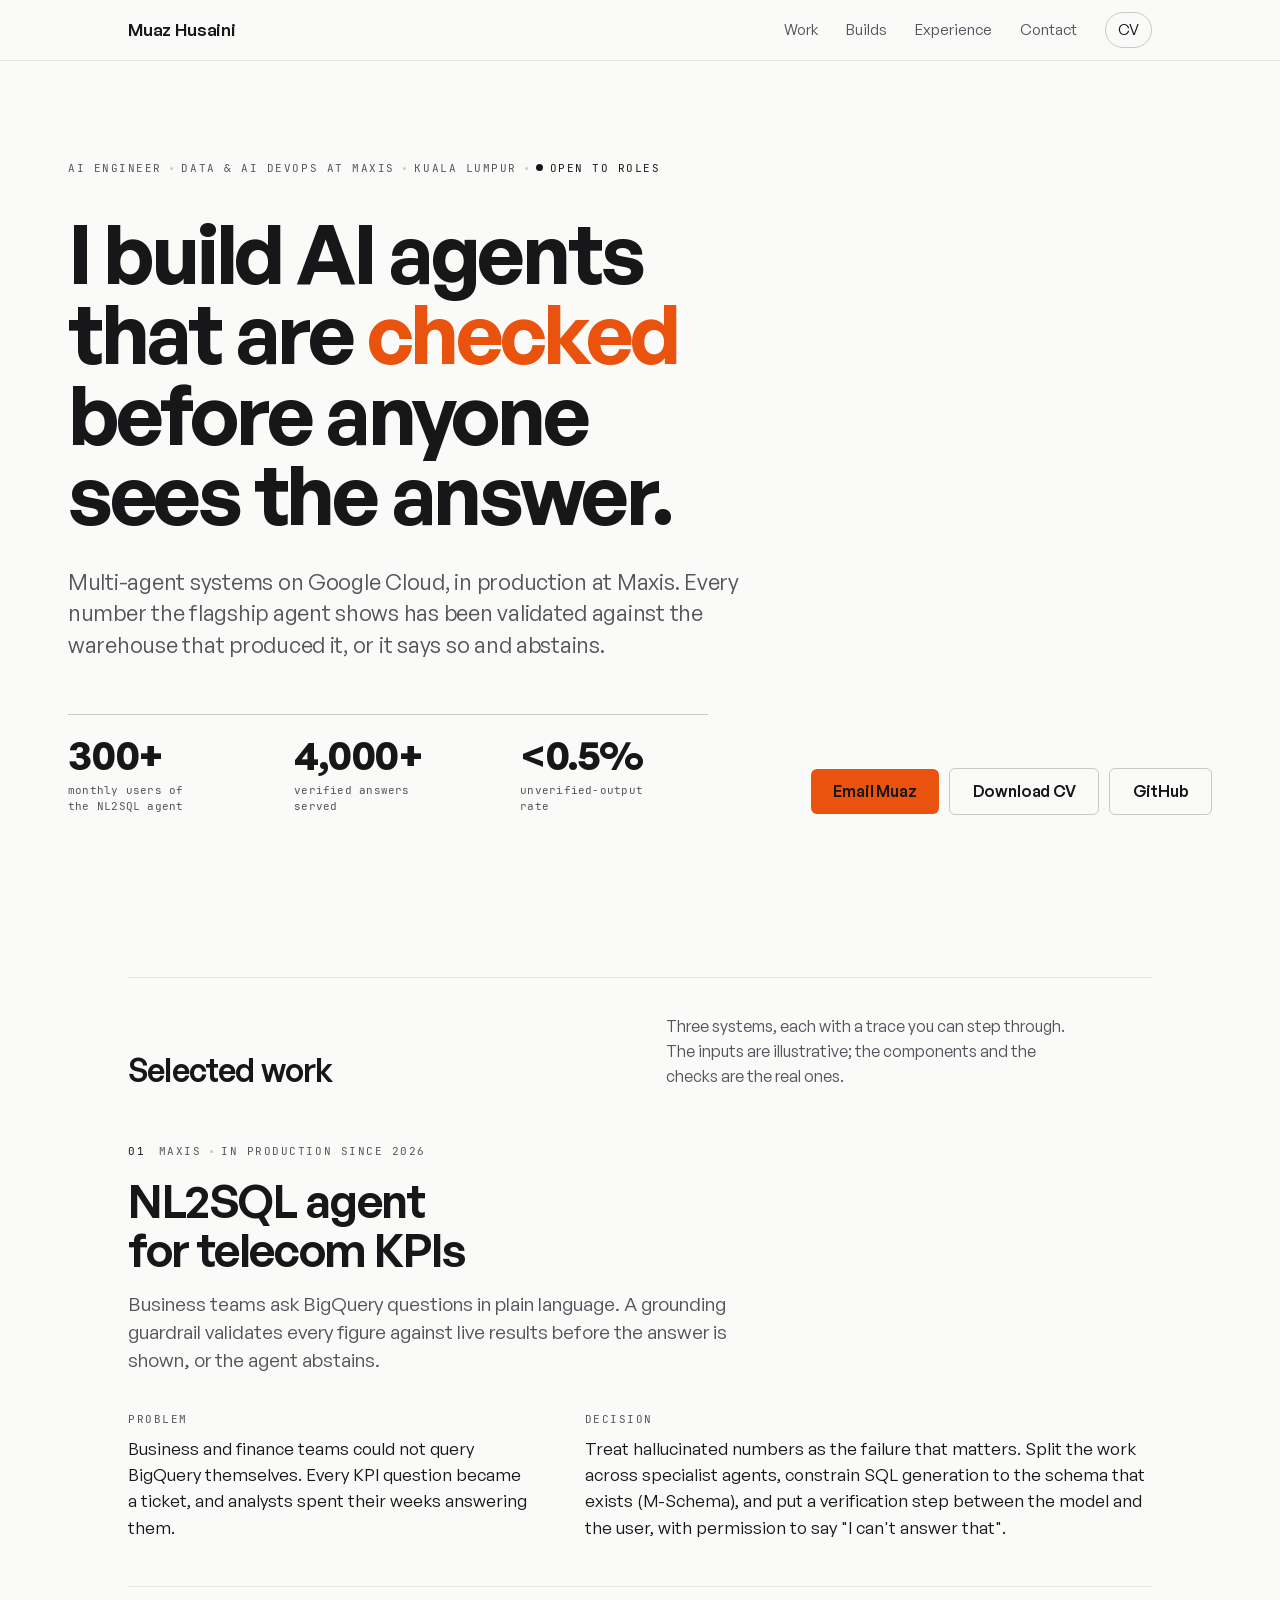
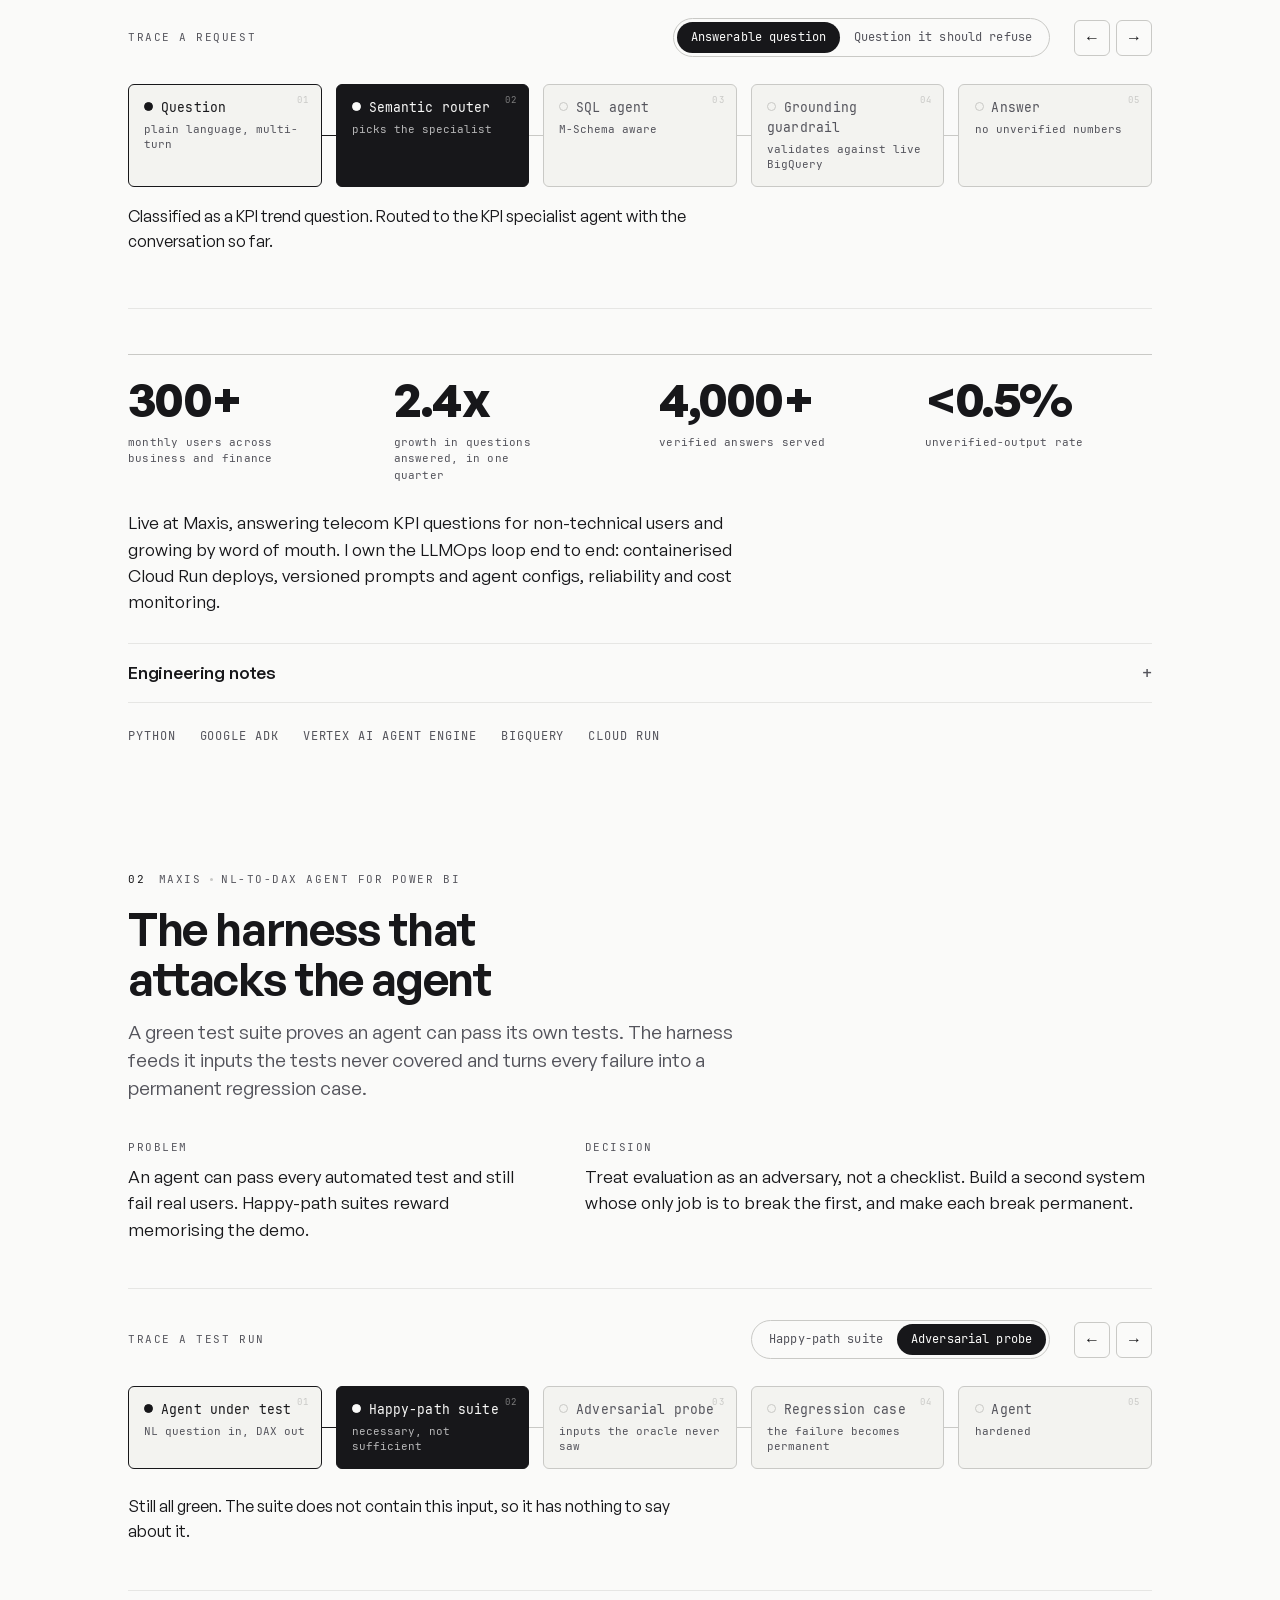
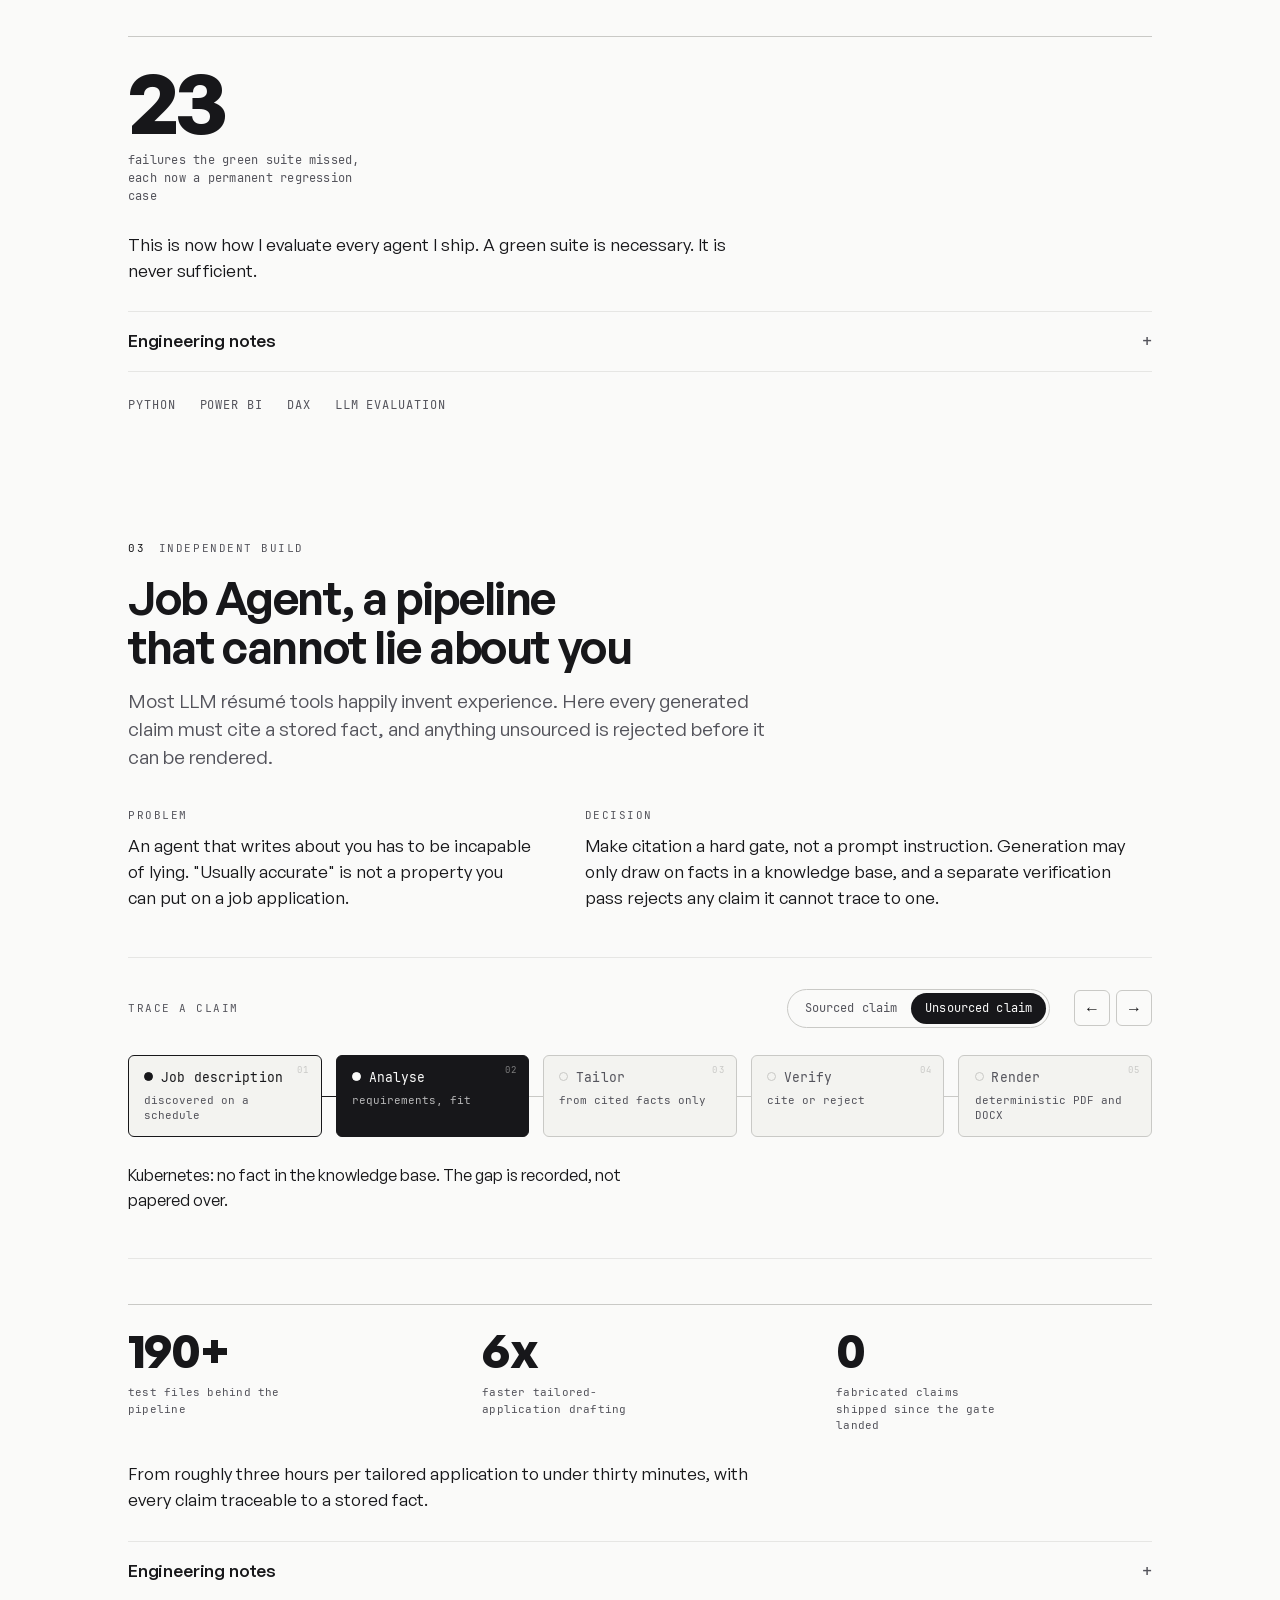
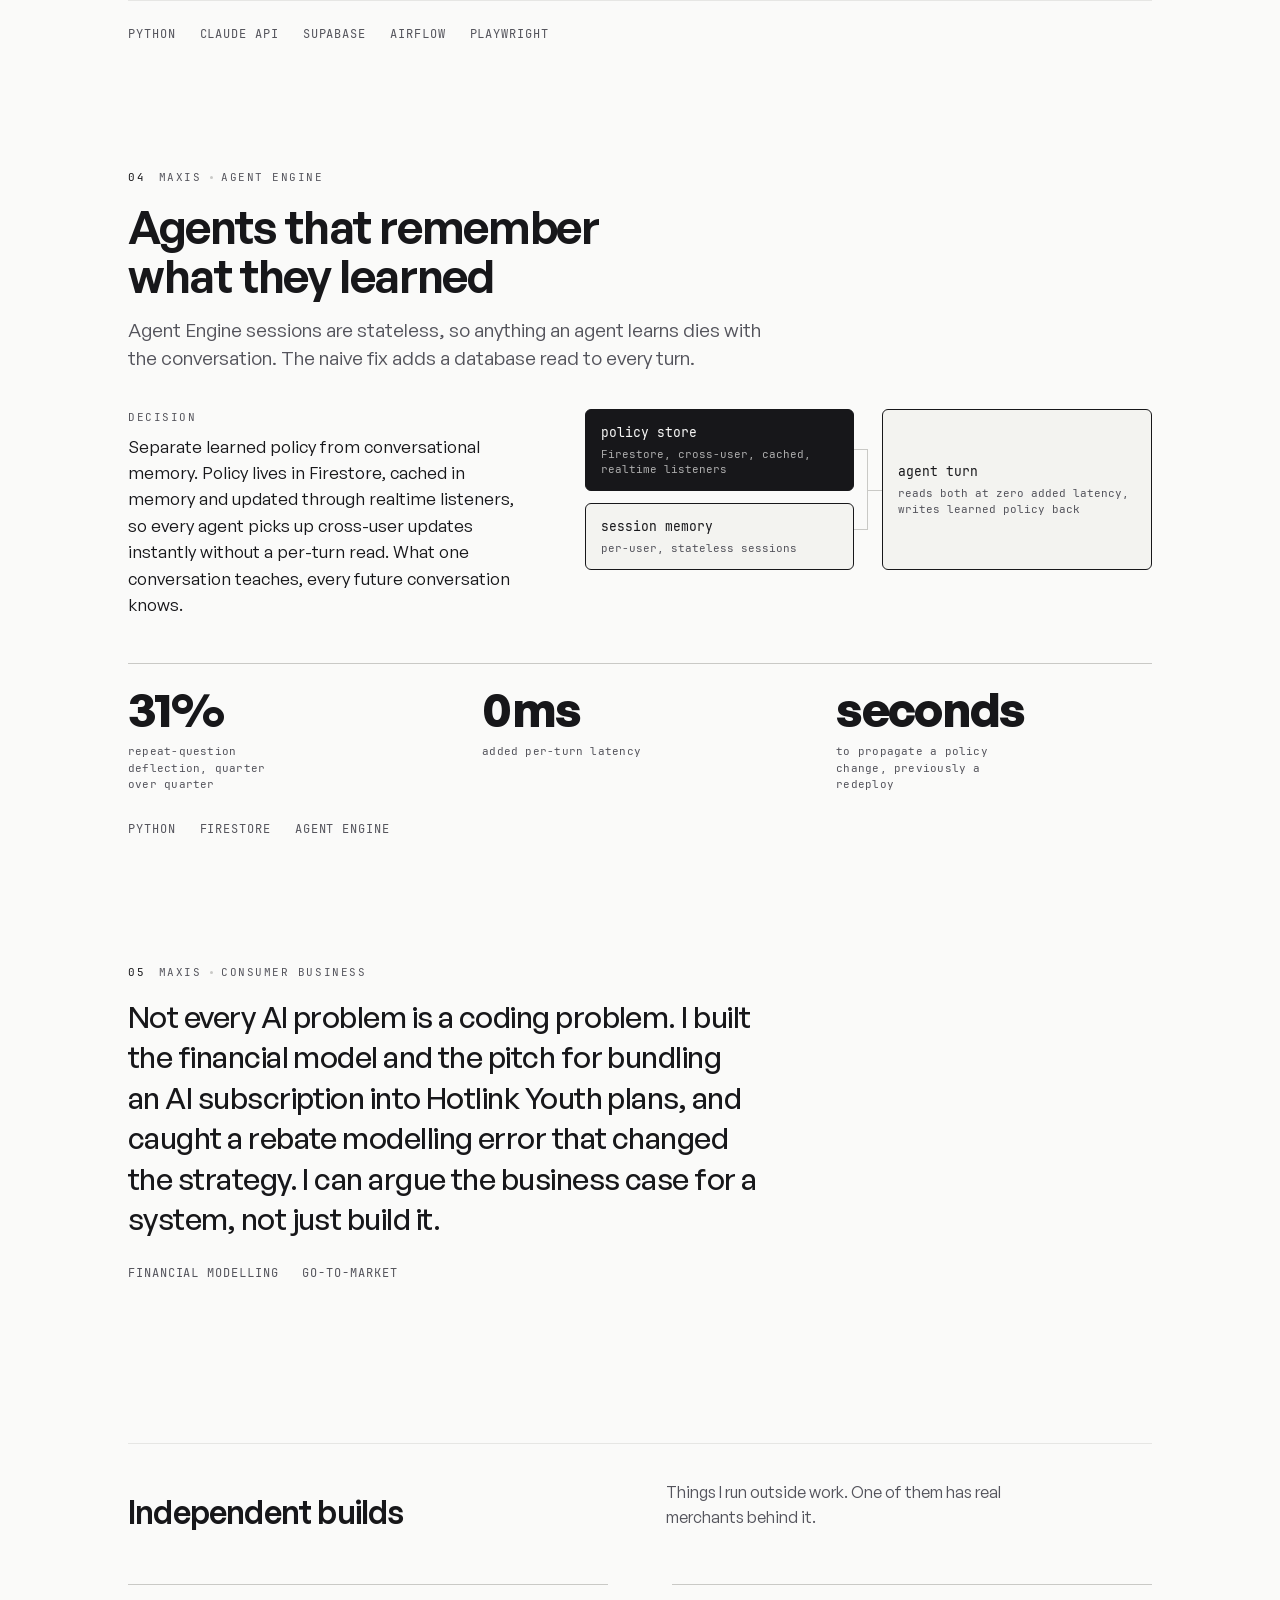
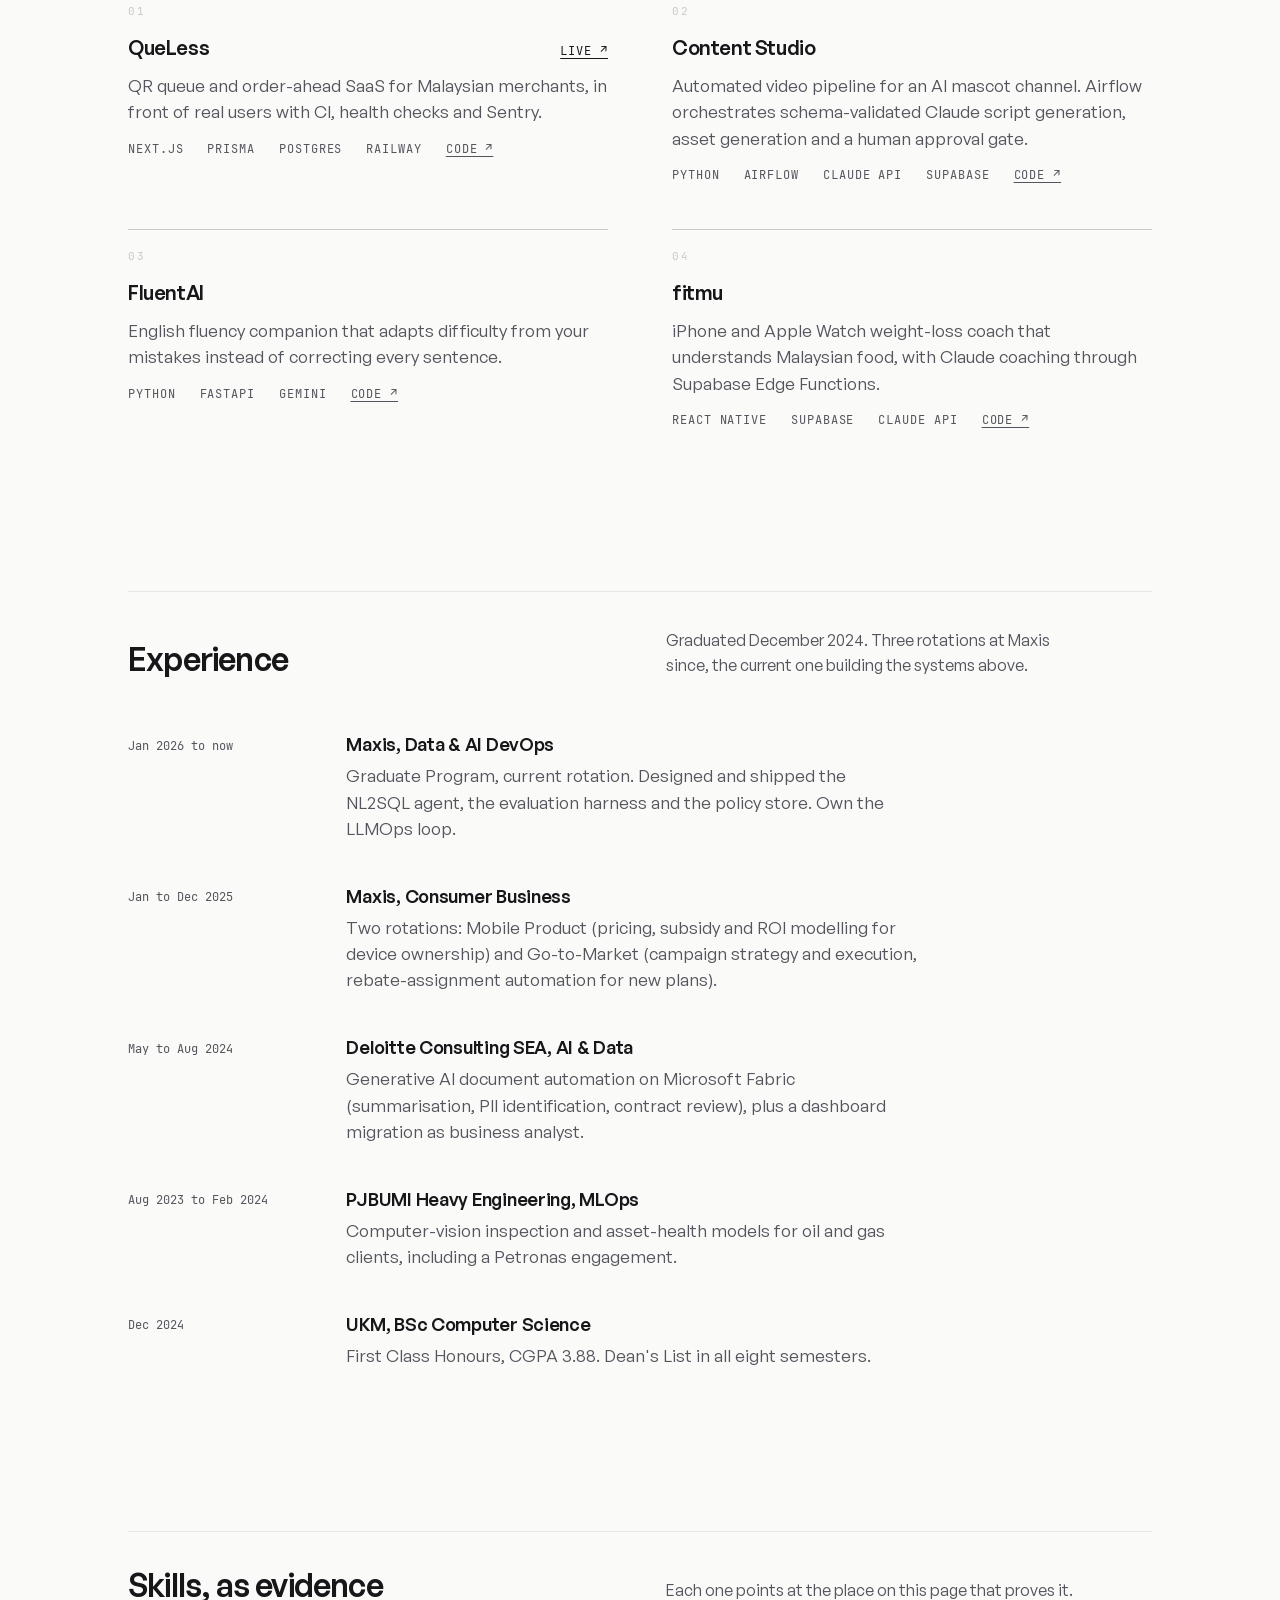
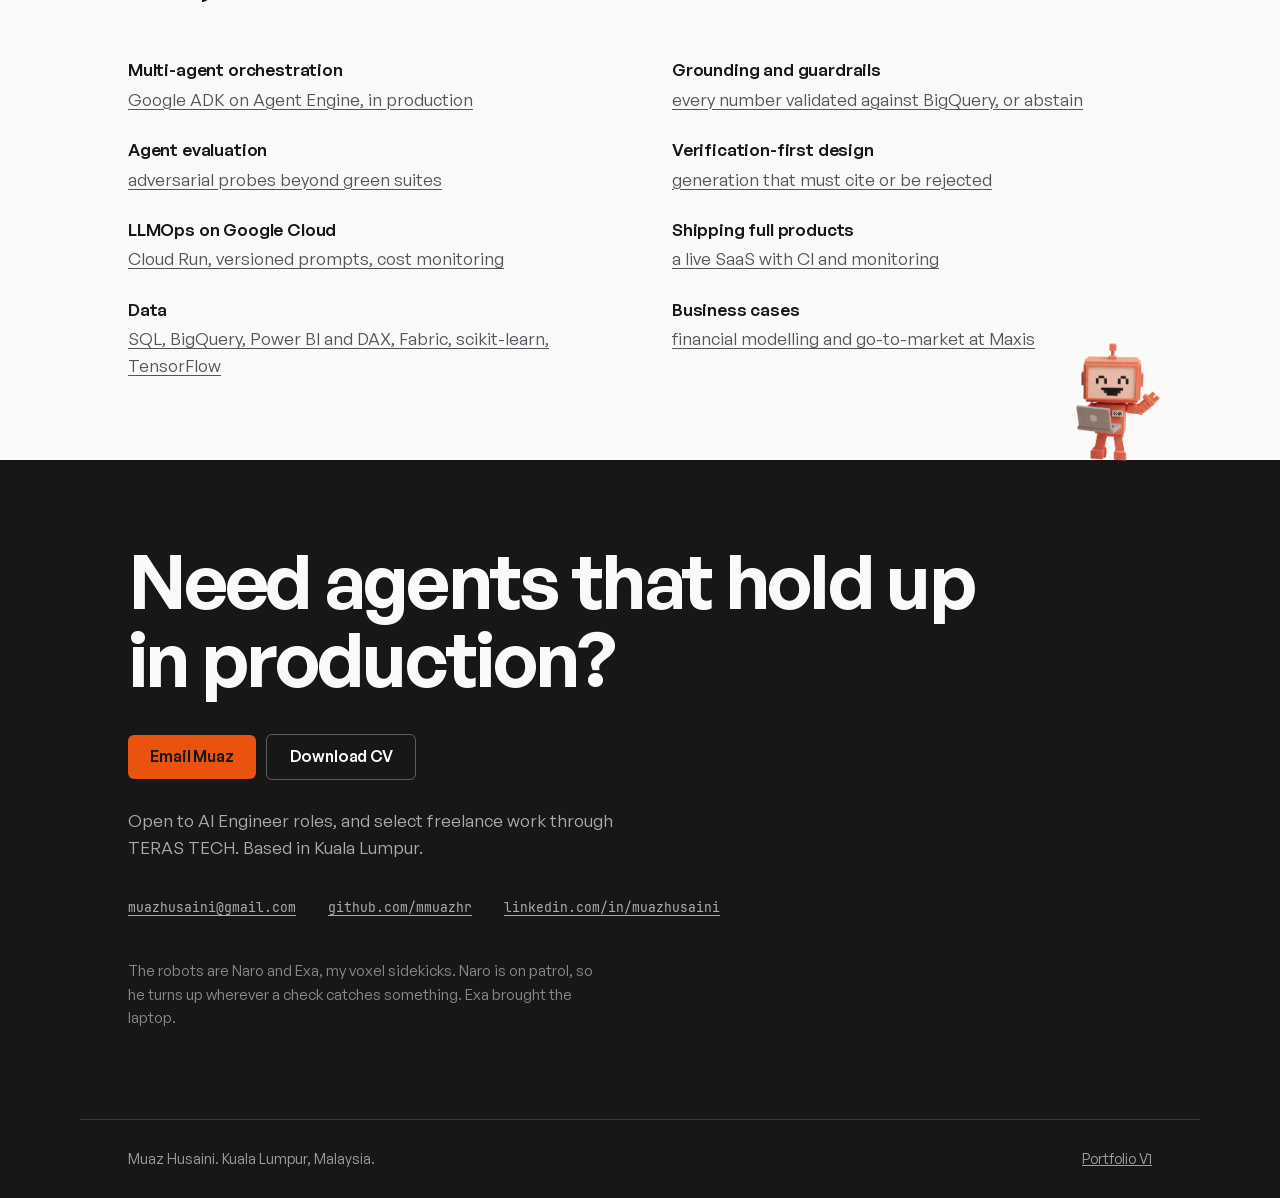
==== commit cafcafb0: "feat: portfolio v2, verification-first redesign with the trace primitive - new IA: hero with proof s" ====
--- a/index.html
+++ b/index.html
@@ -4,9 +4,9 @@
   <meta charset="utf-8">
   <meta name="viewport" content="width=device-width, initial-scale=1">
   <title>Muaz Husaini, AI Engineer</title>
-  <meta name="description" content="Muaz Husaini builds production AI agents at Maxis: multi-agent NL2SQL on Vertex AI Agent Engine, grounding guardrails, adversarial evaluation. Kuala Lumpur, Malaysia.">
+  <meta name="description" content="Muaz Husaini builds AI agents that are checked before anyone sees the answer: multi-agent NL2SQL on Vertex AI Agent Engine with grounding guardrails, adversarial evaluation, LLMOps. Data & AI DevOps at Maxis, Kuala Lumpur.">
   <meta property="og:title" content="Muaz Husaini, AI Engineer">
-  <meta property="og:description" content="I build AI agents that ship to production. Multi-agent systems on Google Cloud at Maxis, Kuala Lumpur.">
+  <meta property="og:description" content="I build AI agents that are checked before anyone sees the answer. Multi-agent systems on Google Cloud, in production at Maxis.">
   <meta property="og:type" content="website">
   <meta property="og:url" content="https://mmuazhr.github.io/">
   <meta property="og:image" content="https://mmuazhr.github.io/og-card.png">
@@ -15,7 +15,7 @@
   <meta property="og:image:alt" content="Muaz Husaini, AI Engineer — I build AI agents that ship to production.">
   <meta name="twitter:card" content="summary_large_image">
   <meta name="twitter:title" content="Muaz Husaini, AI Engineer">
-  <meta name="twitter:description" content="I build AI agents that ship to production. Multi-agent systems on Google Cloud at Maxis, Kuala Lumpur.">
+  <meta name="twitter:description" content="I build AI agents that are checked before anyone sees the answer. Multi-agent systems on Google Cloud, in production at Maxis.">
   <meta name="twitter:image" content="https://mmuazhr.github.io/og-card.png">
   <link rel="canonical" href="https://mmuazhr.github.io/">
   <meta name="theme-color" content="#FAFAF9">
@@ -24,196 +24,391 @@
   <link rel="apple-touch-icon" sizes="180x180" href="favicon-180.png">
   <link rel="preload" href="fonts/GeneralSans-Variable.woff2" as="font" type="font/woff2" crossorigin>
   <link rel="stylesheet" href="styles.css">
+  <script>document.documentElement.classList.add("js");</script>
 </head>
 <body>
   <a class="skip" href="#work">Skip to work</a>
 
   <header class="site-head">
     <div class="wrap head-row">
-      <p class="brand">Muaz Husaini <span class="avail">Open to roles</span></p>
+      <a class="brand" href="#top">Muaz Husaini</a>
       <nav aria-label="Sections">
         <a href="#work">Work</a>
         <a href="#builds">Builds</a>
         <a href="#experience">Experience</a>
-        <a href="muaz-husaini-cv.pdf">CV</a>
         <a href="#contact">Contact</a>
+        <a class="nav-cv" href="muaz-husaini-cv.pdf">CV<span class="visually-hidden"> (PDF)</span></a>
       </nav>
     </div>
   </header>
 
-  <main>
-    <section class="hero wrap" aria-label="Introduction">
-      <h1>I build AI agents that <br>ship to production<span class="sig">.</span></h1>
-      <p class="hero-sub">Data &amp; AI DevOps at Maxis. I design and run multi-agent systems on Google Cloud.</p>
+  <main id="top">
+
+    <!-- ============ Hero ============ -->
+    <section class="hero" aria-labelledby="hero-title">
+      <div class="wrap">
+        <p class="eyebrow">AI Engineer<span class="dot" aria-hidden="true"></span>Data &amp; AI DevOps at Maxis<span class="dot" aria-hidden="true"></span>Kuala Lumpur<span class="dot" aria-hidden="true"></span><span class="avail">Open to roles</span></p>
+        <h1 id="hero-title">I build AI agents that are <em>checked</em> before anyone sees the answer<span class="sig">.</span></h1>
+        <p class="lede">Multi-agent systems on Google Cloud, in production at Maxis. Every number the flagship agent shows has been validated against the warehouse that produced it, or it says so and abstains.</p>
+
+        <div class="hero-foot">
+          <ul class="proof" aria-label="Production figures">
+            <li><b data-count="300" data-suffix="+">300+</b><span>monthly users of the NL2SQL agent</span></li>
+            <li><b data-count="4000" data-suffix="+">4,000+</b><span>verified answers served</span></li>
+            <li><b>&lt;0.5%</b><span>unverified-output rate</span></li>
+          </ul>
+          <div class="cta-row">
+            <a class="cta" href="mailto:muazhusaini@gmail.com">Email Muaz</a>
+            <a class="cta-ghost" href="muaz-husaini-cv.pdf">Download CV</a>
+            <a class="cta-ghost" href="https://github.com/mmuazhr" rel="noopener">GitHub</a>
+          </div>
+        </div>
+      </div>
     </section>
 
-    <section id="work" class="wrap">
-      <h2>Selected work</h2>
-
-      <!-- Case study 1: flagship -->
-      <article class="cs cs-flagship" id="nl2sql">
-        <p class="cs-meta">Maxis&ensp;/&ensp;In production</p>
-        <h3>NL2SQL Agentic System</h3>
+    <!-- ============ Work ============ -->
+    <section id="work" class="wrap" aria-labelledby="work-title">
+      <div class="sec-head">
+        <h2 id="work-title">Selected work</h2>
+        <p class="sec-note">Three systems, each with a trace you can step through. The inputs are illustrative; the components and the checks are the real ones.</p>
+      </div>
+
+      <!-- 01 NL2SQL -->
+      <article class="cs" id="nl2sql">
+        <header class="cs-head">
+          <p class="cs-meta"><span class="num">01</span>Maxis<span class="dot" aria-hidden="true"></span>In production since 2026</p>
+          <h3>NL2SQL agent for telecom KPIs</h3>
+          <p class="cs-line">Business teams ask BigQuery questions in plain language. A grounding guardrail validates every figure against live results before the answer is shown, or the agent abstains.</p>
+        </header>
+
         <div class="cs-cols">
           <div>
             <p class="lbl">Problem</p>
-            <p>Business teams could not query BigQuery themselves, so every KPI question became an ad-hoc ticket and analysts spent their weeks answering them.</p>
-          </div>
-          <div>
-            <p class="lbl">Approach</p>
-            <p>A multi-agent system on Vertex AI Agent Engine, built with Google ADK. A semantic router sends each question to the right specialist. SQL generation is M-Schema aware, so the agent cannot invent tables that do not exist, and a grounding guardrail validates every number against live BigQuery results before it reaches a user. When confidence is low, the agent abstains instead of guessing.</p>
-          </div>
-        </div>
-
-        <div class="diagram" role="img" aria-label="Architecture: a user question passes through a semantic router to an M-Schema aware SQL agent, then a grounding guardrail validates results against live BigQuery before answering or abstaining.">
-          <div class="flow">
-            <div class="node"><span>question</span><small>plain language, multi-turn</small></div>
-            <div class="arrow" aria-hidden="true"></div>
-            <div class="node"><span>semantic router</span><small>picks the specialist agent</small></div>
-            <div class="arrow" aria-hidden="true"></div>
-            <div class="node"><span>SQL agent</span><small>M-Schema aware generation</small></div>
-            <div class="arrow" aria-hidden="true"></div>
-            <div class="node key"><span>grounding guardrail</span><small>validates against live BigQuery</small></div>
-            <div class="arrow" aria-hidden="true"></div>
-            <div class="node"><span>answer, or abstain</span><small>no unverified numbers</small></div>
-          </div>
+            <p>Business and finance teams could not query BigQuery themselves. Every KPI question became a ticket, and analysts spent their weeks answering them.</p>
+          </div>
+          <div>
+            <p class="lbl">Decision</p>
+            <p>Treat hallucinated numbers as the failure that matters. Split the work across specialist agents, constrain SQL generation to the schema that exists (M-Schema), and put a verification step between the model and the user, with permission to say "I can't answer that".</p>
+          </div>
+        </div>
+
+        <div class="trace" data-trace="nl2sql">
+          <div class="trace-bar">
+            <p class="lbl">Trace a request</p>
+            <fieldset class="scn">
+              <legend class="visually-hidden">Scenario</legend>
+              <label><input type="radio" name="scn-nl2sql" value="a" checked><span>Answerable question</span></label>
+              <label><input type="radio" name="scn-nl2sql" value="b"><span>Question it should refuse</span></label>
+            </fieldset>
+            <div class="trace-ctl">
+              <button type="button" class="tbtn" data-step="-1" aria-label="Previous step">&larr;</button>
+              <button type="button" class="tbtn" data-step="1" aria-label="Next step">&rarr;</button>
+            </div>
+          </div>
+
+          <ol class="stages">
+            <li class="stage" data-state-a="pass" data-state-b="pass">
+              <button type="button" class="stage-btn"><span class="stage-name">Question</span><span class="stage-sub">plain language, multi-turn</span></button>
+              <div class="stage-body">
+                <p data-scn="a">"How did prepaid activations move month on month in the northern region?"</p>
+                <p data-scn="b">"What was churn for the loyalty tier we launched last week?"</p>
+              </div>
+            </li>
+            <li class="stage" data-state-a="pass" data-state-b="pass">
+              <button type="button" class="stage-btn"><span class="stage-name">Semantic router</span><span class="stage-sub">picks the specialist</span></button>
+              <div class="stage-body">
+                <p data-scn="a">Classified as a KPI trend question. Routed to the KPI specialist agent with the conversation so far.</p>
+                <p data-scn="b">Also a KPI question on the surface. Routed the same way. The router is not where this one gets caught.</p>
+              </div>
+            </li>
+            <li class="stage" data-state-a="pass" data-state-b="warn">
+              <button type="button" class="stage-btn"><span class="stage-name">SQL agent</span><span class="stage-sub">M-Schema aware</span></button>
+              <div class="stage-body">
+                <p data-scn="a">Plans the query against the schema it was given: only tables and columns that exist. Generates SQL and runs it.</p>
+                <p data-scn="b">No table or column in M-Schema describes a tier launched last week. The agent cannot invent one, so its confidence in the draft SQL is low.</p>
+              </div>
+            </li>
+            <li class="stage" data-state-a="pass" data-state-b="caught">
+              <button type="button" class="stage-btn"><span class="stage-name">Grounding guardrail</span><span class="stage-sub">validates against live BigQuery</span></button>
+              <div class="stage-body">
+                <p data-scn="a">Every figure in the draft answer is checked against the live query result. They match. The answer is cleared.</p>
+                <p data-scn="b">Low confidence plus figures that cannot be grounded. The guardrail blocks the answer instead of letting a plausible number through.</p>
+              </div>
+            </li>
+            <li class="stage stage-out" data-state-a="pass" data-state-b="abstain">
+              <button type="button" class="stage-btn"><span class="stage-name" data-scn="a">Answer</span><span class="stage-name" data-scn="b">Abstain</span><span class="stage-sub">no unverified numbers</span></button>
+              <div class="stage-body">
+                <p data-scn="a">Narrative, chart and table, with only validated figures. Anomalies are flagged where the numbers move unexpectedly.</p>
+                <p data-scn="b">The user is told what could not be answered and why, and what data would be needed. No guess, no number.</p>
+              </div>
+            </li>
+          </ol>
+          <img class="trace-naro" src="assets/mascots/naro-scout.png" alt="" aria-hidden="true" loading="lazy" width="210" height="320">
         </div>
 
         <div class="cs-result">
-          <p class="lbl">Result</p>
           <ul class="metrics">
-            <li><b>300+</b><span>monthly users across business and finance</span></li>
-            <li><b>2.4&#8202;x</b><span>answered-question growth in one quarter</span></li>
-            <li><b>4,000+</b><span>verified answers served</span></li>
+            <li><b data-count="300" data-suffix="+">300+</b><span>monthly users across business and finance</span></li>
+            <li><b data-count="2.4" data-suffix="&#8202;x" data-decimals="1">2.4&#8202;x</b><span>growth in questions answered, in one quarter</span></li>
+            <li><b data-count="4000" data-suffix="+">4,000+</b><span>verified answers served</span></li>
             <li><b>&lt;0.5%</b><span>unverified-output rate</span></li>
           </ul>
-          <p>In production at Maxis today, answering telecom KPI questions for non-technical users, and growing by word of mouth. The grounding loop eliminated hallucinated figures: every number shown has been checked against the warehouse that produced it. I own the full LLMOps loop, from containerized Cloud Run deploys to versioned prompts, reliability and cost monitoring.</p>
-        </div>
+          <p>Live at Maxis, answering telecom KPI questions for non-technical users and growing by word of mouth. I own the LLMOps loop end to end: containerised Cloud Run deploys, versioned prompts and agent configs, reliability and cost monitoring.</p>
+        </div>
+
+        <details class="notes">
+          <summary>Engineering notes</summary>
+          <ul>
+            <li><b>Orchestration.</b> Google ADK on Vertex AI Agent Engine. A semantic router dispatches to specialist agents; each specialist owns one class of question.</li>
+            <li><b>SQL generation.</b> M-Schema-aware: the agent sees a compact, typed description of the tables it may use, which removes the most common hallucination (querying a table that does not exist).</li>
+            <li><b>Grounding.</b> The draft answer's figures are validated against the live BigQuery result set before rendering. A mismatch or a low-confidence plan triggers abstention with an explanation.</li>
+            <li><b>Conversation.</b> Multi-turn memory and query planning, so follow-ups ("same thing for postpaid") resolve against the previous question.</li>
+            <li><b>Output.</b> Structured narrative, chart and table for executive use, with anomaly detection on the returned series.</li>
+            <li><b>Operations.</b> Containerised Cloud Run deployment, versioned prompts and agent configs, production reliability and cost monitoring.</li>
+          </ul>
+        </details>
         <p class="stack" aria-label="Stack"><span>Python</span><span>Google ADK</span><span>Vertex AI Agent Engine</span><span>BigQuery</span><span>Cloud Run</span></p>
       </article>
 
-      <!-- Case study 2: split, diagram right -->
-      <article class="cs cs-split" id="qa-harness">
-        <div class="cs-text">
-          <h3>NL-to-DAX Agent, and the harness that attacks it</h3>
-          <p class="lbl">Problem</p>
-          <p>An agent can pass every automated test and still fail real users. Happy-path suites reward memorizing the demo.</p>
-          <p class="lbl">Approach</p>
-          <p>I built a natural-language-to-DAX agent for Power BI, then built an adversarial QA harness to break it: probes that feed the agent inputs the test oracle never covered, score the answers, and turn every failure into a permanent regression case.</p>
-          <p class="lbl">Result</p>
+      <!-- 02 Harness -->
+      <article class="cs" id="qa-harness">
+        <header class="cs-head">
+          <p class="cs-meta"><span class="num">02</span>Maxis<span class="dot" aria-hidden="true"></span>NL-to-DAX agent for Power BI</p>
+          <h3>The harness that attacks the agent</h3>
+          <p class="cs-line">A green test suite proves an agent can pass its own tests. The harness feeds it inputs the tests never covered and turns every failure into a permanent regression case.</p>
+        </header>
+
+        <div class="cs-cols">
+          <div>
+            <p class="lbl">Problem</p>
+            <p>An agent can pass every automated test and still fail real users. Happy-path suites reward memorising the demo.</p>
+          </div>
+          <div>
+            <p class="lbl">Decision</p>
+            <p>Treat evaluation as an adversary, not a checklist. Build a second system whose only job is to break the first, and make each break permanent.</p>
+          </div>
+        </div>
+
+        <div class="trace" data-trace="harness">
+          <div class="trace-bar">
+            <p class="lbl">Trace a test run</p>
+            <fieldset class="scn">
+              <legend class="visually-hidden">Scenario</legend>
+              <label><input type="radio" name="scn-harness" value="a"><span>Happy-path suite</span></label>
+              <label><input type="radio" name="scn-harness" value="b" checked><span>Adversarial probe</span></label>
+            </fieldset>
+            <div class="trace-ctl">
+              <button type="button" class="tbtn" data-step="-1" aria-label="Previous step">&larr;</button>
+              <button type="button" class="tbtn" data-step="1" aria-label="Next step">&rarr;</button>
+            </div>
+          </div>
+
+          <ol class="stages">
+            <li class="stage" data-state-a="pass" data-state-b="pass">
+              <button type="button" class="stage-btn"><span class="stage-name">Agent under test</span><span class="stage-sub">NL question in, DAX out</span></button>
+              <div class="stage-body">
+                <p data-scn="a">"Total revenue by product line for last quarter." A question shaped exactly like the examples it was built on.</p>
+                <p data-scn="b">A question the oracle never covered: an ambiguous time range, a measure that exists under two names, a filter phrased as a negation.</p>
+              </div>
+            </li>
+            <li class="stage" data-state-a="pass" data-state-b="pass">
+              <button type="button" class="stage-btn"><span class="stage-name">Happy-path suite</span><span class="stage-sub">necessary, not sufficient</span></button>
+              <div class="stage-body">
+                <p data-scn="a">All green. The generated DAX matches the expected measure and filter. This is where most evaluation stops.</p>
+                <p data-scn="b">Still all green. The suite does not contain this input, so it has nothing to say about it.</p>
+              </div>
+            </li>
+            <li class="stage" data-state-a="skip" data-state-b="caught">
+              <button type="button" class="stage-btn"><span class="stage-name">Adversarial probe</span><span class="stage-sub">inputs the oracle never saw</span></button>
+              <div class="stage-body">
+                <p data-scn="a">Not reached. A happy-path run ends at the suite, which is the problem.</p>
+                <p data-scn="b">The probe scores the answer independently. The DAX filtered the wrong measure and silently returned a number. Failure recorded.</p>
+              </div>
+            </li>
+            <li class="stage" data-state-a="skip" data-state-b="pass">
+              <button type="button" class="stage-btn"><span class="stage-name">Regression case</span><span class="stage-sub">the failure becomes permanent</span></button>
+              <div class="stage-body">
+                <p data-scn="a">Nothing new is learned.</p>
+                <p data-scn="b">The failing input, the wrong output and the expected behaviour are stored as a test. From now on the suite covers it.</p>
+              </div>
+            </li>
+            <li class="stage stage-out" data-state-a="warn" data-state-b="pass">
+              <button type="button" class="stage-btn"><span class="stage-name">Agent</span><span class="stage-sub" data-scn="a">unchanged</span><span class="stage-sub" data-scn="b">hardened</span></button>
+              <div class="stage-body">
+                <p data-scn="a">Ships with the same blind spot it had before. Green, and no safer.</p>
+                <p data-scn="b">Fixed against this class of input, and the fix cannot quietly regress. The same class of bug has not recurred since.</p>
+              </div>
+            </li>
+          </ol>
+          <img class="trace-naro" src="assets/mascots/naro-scout.png" alt="" aria-hidden="true" loading="lazy" width="210" height="320">
+        </div>
+
+        <div class="cs-result">
           <ul class="metrics metrics-solo">
-            <li><b>23</b><span>failures the green suite missed, each now a permanent regression case</span></li>
-          </ul>
-          <p>This is now how I evaluate every agent I ship, and the same class of bug has not recurred since. A green suite is necessary. It is never sufficient.</p>
-          <p class="stack" aria-label="Stack"><span>Python</span><span>Power BI</span><span>DAX</span><span>LLM evaluation</span></p>
-        </div>
-        <div class="cs-aside">
-        <div class="diagram diagram-v" role="img" aria-label="Evaluation flow: the agent under test passes the happy-path suite, then adversarial probes with uncovered inputs surface failures, each becoming a regression test for a hardened agent.">
-          <div class="flow">
-            <div class="node"><span>agent under test</span></div>
-            <div class="arrow" aria-hidden="true"></div>
-            <div class="node"><span>happy-path suite</span><small>all green. necessary</small></div>
-            <div class="arrow" aria-hidden="true"></div>
-            <div class="node strong"><span>adversarial probes</span><small>inputs the oracle never covered</small></div>
-            <div class="arrow" aria-hidden="true"></div>
-            <div class="node"><span>surfaced failures</span><small>each becomes a regression test</small></div>
-            <div class="arrow" aria-hidden="true"></div>
-            <div class="node"><span>hardened agent</span></div>
-          </div>
-        </div>
-        </div>
+            <li><b data-count="23">23</b><span>failures the green suite missed, each now a permanent regression case</span></li>
+          </ul>
+          <p>This is now how I evaluate every agent I ship. A green suite is necessary. It is never sufficient.</p>
+        </div>
+
+        <details class="notes">
+          <summary>Engineering notes</summary>
+          <ul>
+            <li><b>Agent.</b> Natural language to DAX for Power BI semantic models: measure resolution, filter construction, time intelligence.</li>
+            <li><b>Probes.</b> Generated from the classes of input the oracle did not contain: ambiguous ranges, synonyms for measures, negated filters, questions that should be refused.</li>
+            <li><b>Scoring.</b> Each answer is scored independently of the suite, so a probe can fail an output the suite would have called correct.</li>
+            <li><b>Loop.</b> Every surfaced failure is written back as a regression case. The suite only grows; nothing is deleted when it goes green.</li>
+          </ul>
+        </details>
+        <p class="stack" aria-label="Stack"><span>Python</span><span>Power BI</span><span>DAX</span><span>LLM evaluation</span></p>
       </article>
 
-      <!-- Case study 3: merge diagram -->
-      <article class="cs" id="self-improving">
-        <h3>Self-Improving Agent Architecture</h3>
+      <!-- 03 Job Agent -->
+      <article class="cs" id="job-agent">
+        <header class="cs-head">
+          <p class="cs-meta"><span class="num">03</span>Independent build</p>
+          <h3>Job Agent, a pipeline that cannot lie about you</h3>
+          <p class="cs-line">Most LLM résumé tools happily invent experience. Here every generated claim must cite a stored fact, and anything unsourced is rejected before it can be rendered.</p>
+        </header>
+
         <div class="cs-cols">
           <div>
             <p class="lbl">Problem</p>
-            <p>Agent Engine sessions are stateless. Anything an agent learns dies with the conversation, and the naive fix adds a database read to every single turn.</p>
-          </div>
-          <div>
-            <p class="lbl">Approach</p>
-            <p>Learned policy lives in Firestore, separated cleanly from per-user conversational memory. In-memory caching plus realtime listeners mean agents pick up cross-user policy updates instantly, without a per-turn latency cost. What one conversation teaches, every future conversation knows.</p>
-          </div>
-        </div>
-        <div class="diagram diagram-merge" role="img" aria-label="Architecture: a cross-user policy store in Firestore with caching and realtime listeners, and per-user session memory, both feed each agent turn; the agent writes what it learns back to the policy store.">
-          <div class="node strong m-src1"><span>policy store</span><small>Firestore. cross-user, cached, realtime listeners</small></div>
-          <div class="arrow m-a1" aria-hidden="true"></div>
-          <div class="node m-src2"><span>session memory</span><small>per-user, stateless sessions</small></div>
-          <div class="arrow m-a2" aria-hidden="true"></div>
-          <div class="node m-target"><span>agent turn</span><small>reads both at zero added latency, writes learned policy back</small></div>
-        </div>
+            <p>An agent that writes about you has to be incapable of lying. "Usually accurate" is not a property you can put on a job application.</p>
+          </div>
+          <div>
+            <p class="lbl">Decision</p>
+            <p>Make citation a hard gate, not a prompt instruction. Generation may only draw on facts in a knowledge base, and a separate verification pass rejects any claim it cannot trace to one.</p>
+          </div>
+        </div>
+
+        <div class="trace" data-trace="job">
+          <div class="trace-bar">
+            <p class="lbl">Trace a claim</p>
+            <fieldset class="scn">
+              <legend class="visually-hidden">Scenario</legend>
+              <label><input type="radio" name="scn-job" value="a"><span>Sourced claim</span></label>
+              <label><input type="radio" name="scn-job" value="b" checked><span>Unsourced claim</span></label>
+            </fieldset>
+            <div class="trace-ctl">
+              <button type="button" class="tbtn" data-step="-1" aria-label="Previous step">&larr;</button>
+              <button type="button" class="tbtn" data-step="1" aria-label="Next step">&rarr;</button>
+            </div>
+          </div>
+
+          <ol class="stages">
+            <li class="stage" data-state-a="pass" data-state-b="pass">
+              <button type="button" class="stage-btn"><span class="stage-name">Job description</span><span class="stage-sub">discovered on a schedule</span></button>
+              <div class="stage-body">
+                <p data-scn="a">Airflow picks up a new posting. It asks for production LLM experience on Google Cloud.</p>
+                <p data-scn="b">Same posting. It also asks for Kubernetes.</p>
+              </div>
+            </li>
+            <li class="stage" data-state-a="pass" data-state-b="pass">
+              <button type="button" class="stage-btn"><span class="stage-name">Analyse</span><span class="stage-sub">requirements, fit</span></button>
+              <div class="stage-body">
+                <p data-scn="a">Requirements are extracted and matched against the knowledge base. Production LLM work on Google Cloud: strong match, several facts.</p>
+                <p data-scn="b">Kubernetes: no fact in the knowledge base. The gap is recorded, not papered over.</p>
+              </div>
+            </li>
+            <li class="stage" data-state-a="pass" data-state-b="warn">
+              <button type="button" class="stage-btn"><span class="stage-name">Tailor</span><span class="stage-sub">from cited facts only</span></button>
+              <div class="stage-body">
+                <p data-scn="a">Drafts a bullet about the NL2SQL agent on Vertex AI and attaches the fact IDs it drew on.</p>
+                <p data-scn="b">The model drafts "deployed services on Kubernetes" anyway. Models do this. That is why the next stage exists.</p>
+              </div>
+            </li>
+            <li class="stage" data-state-a="pass" data-state-b="caught">
+              <button type="button" class="stage-btn"><span class="stage-name">Verify</span><span class="stage-sub">cite or reject</span></button>
+              <div class="stage-body">
+                <p data-scn="a">Each cited fact is fetched and compared with the claim. The bullet is supported. Cleared for rendering.</p>
+                <p data-scn="b">No citation resolves to a fact about Kubernetes. The claim is rejected and never reaches the document.</p>
+              </div>
+            </li>
+            <li class="stage stage-out" data-state-a="pass" data-state-b="pass">
+              <button type="button" class="stage-btn"><span class="stage-name">Render</span><span class="stage-sub">deterministic PDF and DOCX</span></button>
+              <div class="stage-body">
+                <p data-scn="a">The verified bullets are rendered with a deterministic template. Playwright assists with the application form.</p>
+                <p data-scn="b">The document renders without the Kubernetes line. The gap stays visible to me, so I can decide what to do about it honestly.</p>
+              </div>
+            </li>
+          </ol>
+          <img class="trace-naro" src="assets/mascots/naro-scout.png" alt="" aria-hidden="true" loading="lazy" width="210" height="320">
+        </div>
+
         <div class="cs-result">
-          <p class="lbl">Result</p>
           <ul class="metrics">
-            <li><b>31%</b><span>repeat-question deflection, quarter over quarter</span></li>
-            <li><b>Zero</b><span>added per-turn latency</span></li>
-          </ul>
-          <p>Policy propagation that once took a redeploy now lands in seconds.</p>
+            <li><b data-count="190" data-suffix="+">190+</b><span>test files behind the pipeline</span></li>
+            <li><b data-count="6" data-suffix="&#8202;x">6&#8202;x</b><span>faster tailored-application drafting</span></li>
+            <li><b>0</b><span>fabricated claims shipped since the gate landed</span></li>
+          </ul>
+          <p>From roughly three hours per tailored application to under thirty minutes, with every claim traceable to a stored fact.</p>
+        </div>
+
+        <details class="notes">
+          <summary>Engineering notes</summary>
+          <ul>
+            <li><b>Knowledge base.</b> Facts about my experience live in Supabase with stable IDs. Generation prompts receive facts, not free text about me.</li>
+            <li><b>Verification.</b> A separate pass resolves every citation and compares the claim to the fact. Unresolvable or contradicted claims are rejected; the draft is regenerated without them.</li>
+            <li><b>Rendering.</b> Deterministic templates to PDF and DOCX, so a verified draft cannot change on the way out.</li>
+            <li><b>Orchestration.</b> Airflow for scheduled job discovery, Playwright for assisted autofill, ~190 test files across the pipeline.</li>
+          </ul>
+        </details>
+        <p class="stack" aria-label="Stack"><span>Python</span><span>Claude API</span><span>Supabase</span><span>Airflow</span><span>Playwright</span></p>
+      </article>
+
+      <!-- 04 Self-improving -->
+      <article class="cs cs-compact" id="self-improving">
+        <header class="cs-head">
+          <p class="cs-meta"><span class="num">04</span>Maxis<span class="dot" aria-hidden="true"></span>Agent Engine</p>
+          <h3>Agents that remember what they learned</h3>
+          <p class="cs-line">Agent Engine sessions are stateless, so anything an agent learns dies with the conversation. The naive fix adds a database read to every turn.</p>
+        </header>
+        <div class="cs-cols">
+          <div>
+            <p class="lbl">Decision</p>
+            <p>Separate learned policy from conversational memory. Policy lives in Firestore, cached in memory and updated through realtime listeners, so every agent picks up cross-user updates instantly without a per-turn read. What one conversation teaches, every future conversation knows.</p>
+          </div>
+          <div class="merge" role="img" aria-label="Architecture: a cross-user policy store in Firestore and per-user session memory both feed each agent turn; the agent writes what it learns back to the policy store.">
+            <div class="mnode strong"><span>policy store</span><small>Firestore, cross-user, cached, realtime listeners</small></div>
+            <div class="mnode"><span>session memory</span><small>per-user, stateless sessions</small></div>
+            <div class="mjoin" aria-hidden="true"></div>
+            <div class="mnode target"><span>agent turn</span><small>reads both at zero added latency, writes learned policy back</small></div>
+          </div>
+        </div>
+        <div class="cs-result">
+          <ul class="metrics">
+            <li><b data-count="31" data-suffix="%">31%</b><span>repeat-question deflection, quarter over quarter</span></li>
+            <li><b>0&#8202;ms</b><span>added per-turn latency</span></li>
+            <li><b>seconds</b><span>to propagate a policy change, previously a redeploy</span></li>
+          </ul>
         </div>
         <p class="stack" aria-label="Stack"><span>Python</span><span>Firestore</span><span>Agent Engine</span></p>
       </article>
 
-      <!-- Case study 4: Job Agent -->
-      <article class="cs" id="job-agent">
-        <p class="cs-meta">Independent build</p>
-        <h3>Job Agent, a pipeline that cannot lie about you</h3>
-        <div class="cs-cols">
-          <div>
-            <p class="lbl">Problem</p>
-            <p>Most LLM resume tools happily invent experience. An agent that writes about you has to be incapable of lying.</p>
-          </div>
-          <div>
-            <p class="lbl">Approach</p>
-            <p>Every generated bullet must cite a fact stored in a Supabase knowledge base, and a verification pass rejects any claim without a source before rendering. Airflow for scheduled job discovery, Playwright for assisted autofill.</p>
-          </div>
-        </div>
-        <div class="cs-result">
-          <p class="lbl">Result</p>
-          <ul class="metrics">
-            <li><b>190+</b><span>test files behind the pipeline</span></li>
-            <li><b>6&#8202;x</b><span>faster tailored-application drafting</span></li>
-          </ul>
-          <p>From roughly three hours per tailored application to under 30 minutes, with every claim traceable to a stored fact. Zero fabricated experience shipped since the verification gate landed.</p>
-        </div>
-        <div class="diagram" role="img" aria-label="Pipeline: a job description is analyzed, the application is tailored from cited facts, a verification step rejects unsourced claims, then the deterministic renderer produces PDF and DOCX.">
-          <div class="flow flow-numbered">
-            <div class="node"><span>job description</span></div>
-            <div class="arrow" aria-hidden="true"></div>
-            <div class="node"><span>analyze</span><small>requirements, fit</small></div>
-            <div class="arrow" aria-hidden="true"></div>
-            <div class="node"><span>tailor</span><small>from cited facts only</small></div>
-            <div class="arrow" aria-hidden="true"></div>
-            <div class="node strong"><span>verify</span><small>unsourced claims rejected</small></div>
-            <div class="arrow" aria-hidden="true"></div>
-            <div class="node"><span>render</span><small>deterministic PDF and DOCX</small></div>
-          </div>
-        </div>
-        <p class="stack" aria-label="Stack"><span>Python</span><span>Claude API</span><span>Supabase</span><span>Airflow</span><span>Playwright</span></p>
-      </article>
-
-      <!-- Case study 5: business case, text only -->
+      <!-- 05 Business case -->
       <article class="cs cs-quiet" id="bundle">
+        <p class="cs-meta"><span class="num">05</span>Maxis<span class="dot" aria-hidden="true"></span>Consumer Business</p>
+        <p class="cs-narrow">Not every AI problem is a coding problem. I built the financial model and the pitch for bundling an AI subscription into Hotlink Youth plans, and caught a rebate modelling error that changed the strategy. I can argue the business case for a system, not just build it.</p>
+        <p class="stack" aria-label="Stack"><span>Financial modelling</span><span>Go-to-market</span></p>
         <img class="gutter-mascot gm-right" src="assets/mascots/exa-sit.png" alt="" aria-hidden="true" loading="lazy" width="226" height="320">
-        <h3>AI Bundle Business Case</h3>
-        <p class="cs-narrow">Not every AI problem is a coding problem. At Maxis I built the full financial model and pitch for bundling an AI subscription into Hotlink Youth plans, and caught a rebate modelling error that changed the strategy. I can argue the business case for a system, not just build it.</p>
-        <p class="stack" aria-label="Stack"><span>Financial modelling</span><span>Go-to-market</span></p>
       </article>
     </section>
 
-    <section id="builds" class="wrap">
-      <img class="gutter-mascot gm-left" src="assets/mascots/naro-scout.png" alt="" aria-hidden="true" loading="lazy" width="210" height="320">
-      <h2>Independent builds</h2>
+    <!-- ============ Builds ============ -->
+    <section id="builds" class="wrap" aria-labelledby="builds-title">
+      <div class="sec-head">
+        <h2 id="builds-title">Independent builds</h2>
+        <p class="sec-note">Things I run outside work. One of them has real merchants behind it.</p>
+      </div>
       <ul class="ledger">
         <li>
           <div class="ledger-head"><h3>QueLess</h3><a class="live-link" href="https://queless-production.up.railway.app" rel="noopener">Live&nbsp;&#8599;</a></div>
-          <p>QR queue and order-ahead SaaS for Malaysian merchants, running in front of real users with CI, health checks and Sentry.</p>
+          <p>QR queue and order-ahead SaaS for Malaysian merchants, in front of real users with CI, health checks and Sentry.</p>
           <p class="stack"><span>Next.js</span><span>Prisma</span><span>Postgres</span><span>Railway</span><a href="https://github.com/mmuazhr/smart-queue-saas" rel="noopener">Code&nbsp;&#8599;</a></p>
         </li>
         <li>
           <div class="ledger-head"><h3>Content Studio</h3></div>
-          <p>Automated video pipeline for an AI mascot channel. Airflow orchestrates Claude script generation, asset generation and a human approval gate.</p>
+          <p>Automated video pipeline for an AI mascot channel. Airflow orchestrates schema-validated Claude script generation, asset generation and a human approval gate.</p>
           <p class="stack"><span>Python</span><span>Airflow</span><span>Claude API</span><span>Supabase</span><a href="https://github.com/mmuazhr/content-studio" rel="noopener">Code&nbsp;&#8599;</a></p>
         </li>
         <li>
@@ -229,32 +424,43 @@
       </ul>
     </section>
 
-    <section id="experience" class="wrap">
-      <h2>Experience</h2>
+    <!-- ============ Experience ============ -->
+    <section id="experience" class="wrap" aria-labelledby="exp-title">
+      <div class="sec-head">
+        <h2 id="exp-title">Experience</h2>
+        <p class="sec-note">Graduated December 2024. Three rotations at Maxis since, the current one building the systems above.</p>
+      </div>
       <ol class="timeline">
         <li>
-          <p class="when">2025 to now</p>
-          <div>
-            <h3>Maxis, Kuala Lumpur</h3>
-            <p>Graduate Program. Current rotation in Data &amp; AI DevOps, building the agentic systems above. Earlier rotations in Consumer Business go-to-market and Mobile Product.</p>
-          </div>
-        </li>
-        <li>
-          <p class="when">2024</p>
-          <div>
-            <h3>Deloitte Consulting SEA</h3>
-            <p>AI &amp; Data internship. Generative AI document automation on Microsoft Fabric, plus a dashboard migration as business analyst.</p>
-          </div>
-        </li>
-        <li>
-          <p class="when">2023 to 2024</p>
-          <div>
-            <h3>PJBUMI Heavy Engineering</h3>
-            <p>MLOps apprentice. Computer-vision inspection and asset-health models for oil and gas clients, including work on a Petronas engagement.</p>
-          </div>
-        </li>
-        <li>
-          <p class="when">2024</p>
+          <p class="when">Jan 2026 to now</p>
+          <div>
+            <h3>Maxis, Data &amp; AI DevOps</h3>
+            <p>Graduate Program, current rotation. Designed and shipped the NL2SQL agent, the evaluation harness and the policy store. Own the LLMOps loop.</p>
+          </div>
+        </li>
+        <li>
+          <p class="when">Jan to Dec 2025</p>
+          <div>
+            <h3>Maxis, Consumer Business</h3>
+            <p>Two rotations: Mobile Product (pricing, subsidy and ROI modelling for device ownership) and Go-to-Market (campaign strategy and execution, rebate-assignment automation for new plans).</p>
+          </div>
+        </li>
+        <li>
+          <p class="when">May to Aug 2024</p>
+          <div>
+            <h3>Deloitte Consulting SEA, AI &amp; Data</h3>
+            <p>Generative AI document automation on Microsoft Fabric (summarisation, PII identification, contract review), plus a dashboard migration as business analyst.</p>
+          </div>
+        </li>
+        <li>
+          <p class="when">Aug 2023 to Feb 2024</p>
+          <div>
+            <h3>PJBUMI Heavy Engineering, MLOps</h3>
+            <p>Computer-vision inspection and asset-health models for oil and gas clients, including a Petronas engagement.</p>
+          </div>
+        </li>
+        <li>
+          <p class="when">Dec 2024</p>
           <div>
             <h3>UKM, BSc Computer Science</h3>
             <p>First Class Honours, CGPA 3.88. Dean's List in all eight semesters.</p>
@@ -263,32 +469,40 @@
       </ol>
     </section>
 
-    <section id="skills" class="wrap">
-      <h2>Skills, as evidence</h2>
+    <!-- ============ Skills as evidence ============ -->
+    <section id="skills" class="wrap" aria-labelledby="skills-title">
+      <div class="sec-head">
+        <h2 id="skills-title">Skills, as evidence</h2>
+        <p class="sec-note">Each one points at the place on this page that proves it.</p>
+      </div>
       <ul class="proofs">
-        <li><strong>Multi-agent orchestration</strong><a href="#nl2sql">in production at Maxis</a></li>
-        <li><strong>Grounding and guardrails</strong><a href="#nl2sql">every number validated against BigQuery</a></li>
-        <li><strong>Agent evaluation</strong><a href="#qa-harness">adversarial probing beyond green suites</a></li>
+        <li><strong>Multi-agent orchestration</strong><a href="#nl2sql">Google ADK on Agent Engine, in production</a></li>
+        <li><strong>Grounding and guardrails</strong><a href="#nl2sql">every number validated against BigQuery, or abstain</a></li>
+        <li><strong>Agent evaluation</strong><a href="#qa-harness">adversarial probes beyond green suites</a></li>
+        <li><strong>Verification-first design</strong><a href="#job-agent">generation that must cite or be rejected</a></li>
         <li><strong>LLMOps on Google Cloud</strong><a href="#nl2sql">Cloud Run, versioned prompts, cost monitoring</a></li>
-        <li><strong>Verification-first design</strong><a href="#job-agent">generation that must cite or abstain</a></li>
         <li><strong>Shipping full products</strong><a href="#builds">a live SaaS with CI and monitoring</a></li>
+        <li><strong>Data</strong><a href="#experience">SQL, BigQuery, Power BI and DAX, Fabric, scikit-learn, TensorFlow</a></li>
+        <li><strong>Business cases</strong><a href="#bundle">financial modelling and go-to-market at Maxis</a></li>
       </ul>
     </section>
 
-    <section id="contact" class="dark">
+    <!-- ============ Contact ============ -->
+    <section id="contact" class="dark" aria-labelledby="contact-title">
       <img class="exa" src="exa.png" alt="" aria-hidden="true" loading="lazy" width="219" height="300">
       <div class="wrap contact">
-        <h2 class="visually-hidden">Contact</h2>
-        <p class="contact-line">Need agents that hold up <br>in production?</p>
-        <a class="cta" href="mailto:muazhusaini@gmail.com">Email Muaz</a>
-        <p class="contact-note">Open to AI Engineer roles, and select freelance work through TERAS TECH.</p>
-        <p class="mascot-note">The robots are Naro and Exa, my voxel sidekicks. Exa brought the laptop; Naro is on patrol.</p>
+        <h2 id="contact-title" class="contact-line">Need agents that hold up <br>in production?</h2>
+        <div class="cta-row">
+          <a class="cta" href="mailto:muazhusaini@gmail.com">Email Muaz</a>
+          <a class="cta-ghost" href="muaz-husaini-cv.pdf">Download CV</a>
+        </div>
+        <p class="contact-note">Open to AI Engineer roles, and select freelance work through TERAS TECH. Based in Kuala Lumpur.</p>
         <ul class="contact-links">
-          <li>muazhusaini@gmail.com</li>
+          <li><a href="mailto:muazhusaini@gmail.com">muazhusaini@gmail.com</a></li>
           <li><a href="https://github.com/mmuazhr" rel="noopener">github.com/mmuazhr</a></li>
           <li><a href="https://linkedin.com/in/muazhusaini" rel="noopener">linkedin.com/in/muazhusaini</a></li>
-          <li><a href="muaz-husaini-cv.pdf">download CV (PDF)</a></li>
         </ul>
+        <p class="mascot-note">The robots are Naro and Exa, my voxel sidekicks. Naro is on patrol, so he turns up wherever a check catches something. Exa brought the laptop.</p>
       </div>
     </section>
   </main>
@@ -296,6 +510,7 @@
   <footer class="dark">
     <div class="wrap site-foot">
       <p>Muaz Husaini. Kuala Lumpur, Malaysia.</p>
+      <p><a href="v1/">Portfolio V1</a></p>
     </div>
   </footer>
 
--- a/styles.css
+++ b/styles.css
@@ -1,6 +1,8 @@
-/* Muaz Husaini portfolio
+/* Muaz Husaini portfolio, V2
    Palette: Paper #FAFAF9 / Ink #17171A / Graphite #54545C / Hairline #E6E6E4 / Signal #E9530E
-   Signal appears exactly three times: hero period, active diagram node, contact CTA. */
+   Signal means one thing on this page: a check happened here. It marks the
+   word "checked" in the hero, the guardrail / verify / abstain states in a
+   trace, and the primary CTA. Nothing else is orange. */
 
 @font-face {
   font-family: "General Sans";
@@ -11,35 +13,29 @@
 @font-face {
   font-family: "JetBrains Mono";
   src: url("fonts/JetBrainsMono-Regular.woff2") format("woff2");
-  font-weight: 400;
-  font-display: swap;
-}
-@font-face {
-  font-family: "JetBrains Mono";
-  src: url("fonts/JetBrainsMono-Medium.woff2") format("woff2");
-  font-weight: 500;
+  font-weight: 400 500;
   font-display: swap;
 }
 
 :root {
   --paper: #FAFAF9;
+  --paper-2: #F3F3F0;
   --ink: #17171A;
   --graphite: #54545C;
   --hairline: #E6E6E4;
   --line: #C9C9C6;
   --signal: #E9530E;
+  --signal-soft: #FBE3D6;
   --sans: "General Sans", "Helvetica Neue", Arial, sans-serif;
   --mono: "JetBrains Mono", ui-monospace, "SF Mono", Menlo, monospace;
   --ease: cubic-bezier(0.16, 1, 0.3, 1);
+  --head-h: 60px;
 }
 
 * { margin: 0; padding: 0; box-sizing: border-box; }
 
-html { scroll-behavior: smooth; }
-@media (prefers-reduced-motion: reduce) {
-  html { scroll-behavior: auto; }
-}
-
+html { scroll-behavior: smooth; scroll-padding-top: calc(var(--head-h) + 16px); }
+@media (prefers-reduced-motion: reduce) { html { scroll-behavior: auto; } }
 html, body { overflow-x: clip; }
 
 body {
@@ -48,7 +44,7 @@
   background: var(--paper);
   color: var(--ink);
   font-size: 1.0625rem;
-  line-height: 1.6;
+  line-height: 1.55;
   -webkit-font-smoothing: antialiased;
   text-rendering: optimizeLegibility;
 }
@@ -60,642 +56,465 @@
 }
 
 ::selection { background: var(--ink); color: var(--paper); }
-
 a { color: inherit; }
-:focus-visible {
-  outline: 2px solid var(--ink);
-  outline-offset: 3px;
-  border-radius: 2px;
-}
+:focus-visible { outline: 2px solid var(--ink); outline-offset: 3px; border-radius: 2px; }
+button { font: inherit; color: inherit; background: none; border: 0; cursor: pointer; }
 
 .visually-hidden {
-  position: absolute;
-  width: 1px; height: 1px;
-  overflow: hidden;
-  clip-path: inset(50%);
-  white-space: nowrap;
-}
-
+  position: absolute; width: 1px; height: 1px; overflow: hidden;
+  clip-path: inset(50%); white-space: nowrap;
+}
 .skip {
-  position: absolute;
-  left: -200vw;
-  top: 0;
-  background: var(--ink);
-  color: var(--paper);
-  padding: 10px 16px;
-  z-index: 10;
-  text-decoration: none;
+  position: absolute; left: -200vw; top: 0; z-index: 20;
+  background: var(--ink); color: var(--paper); padding: 10px 16px; text-decoration: none;
 }
 .skip:focus { left: 0; }
 
-/* ---------- Header ---------- */
-
-.site-head {
-  border-bottom: 1px solid var(--hairline);
-}
-.head-row {
-  display: flex;
-  align-items: center;
-  justify-content: space-between;
-  height: 64px;
-}
-.brand {
-  font-weight: 560;
-  letter-spacing: -0.01em;
-}
-.avail {
+/* ---------- Shared type roles ---------- */
+
+.lbl, .cs-meta, .eyebrow, .stack span, .stack a, .when, .stage-name, .stage-sub, .metrics span, .proof span {
   font-family: var(--mono);
-  font-size: 0.71875rem;
-  font-weight: 500;
-  color: var(--graphite);
-  margin-left: 0.875rem;
-}
-.site-head nav {
-  display: flex;
-  gap: clamp(16px, 3vw, 32px);
-}
-.site-head nav a {
-  text-decoration: none;
-  color: var(--graphite);
-  font-size: 0.9375rem;
-  transition: color 0.2s var(--ease);
-}
-.site-head nav a:hover { color: var(--ink); }
-
-/* ---------- Hero ---------- */
-
-.hero {
-  max-width: 1400px;
-  min-height: calc(100svh - 65px);
-  display: flex;
-  flex-direction: column;
-  justify-content: center;
-  padding-block: 48px 96px;
-}
-.hero h1 {
-  font-size: clamp(2.75rem, 8.6vw, 7.75rem);
-  font-weight: 620;
-  letter-spacing: -0.045em;
-  line-height: 0.98;
-  max-width: 18ch;
-}
-.sig { color: var(--signal); display: inline-block; }
-.js .sig { animation: beat 3.6s ease-in-out 1.6s infinite; }
-@keyframes beat {
-  0%, 12%, 100% { transform: scale(1); }
-  6% { transform: scale(1.22); }
-}
-.hero-sub {
-  margin-top: 2rem;
-  font-size: clamp(1.125rem, 1.8vw, 1.375rem);
-  color: var(--graphite);
-  max-width: 46ch;
-  letter-spacing: -0.01em;
-}
-
-.js .hero h1,
-.js .hero-sub {
-  opacity: 0;
-  transform: translateY(14px);
-  animation: rise 0.7s var(--ease) forwards;
-}
-.js .hero-sub { animation-delay: 0.14s; }
-@keyframes rise {
-  to { opacity: 1; transform: none; }
-}
-
-/* ---------- Scroll reveals ---------- */
-
-.js .rv {
-  opacity: 0;
-  transform: translateY(16px);
-  transition: opacity 0.65s var(--ease), transform 0.65s var(--ease);
-}
-.js .rv.in {
-  opacity: 1;
-  transform: none;
-}
-.js .ledger > li.rv.in:nth-child(2),
-.js .proofs > li.rv.in:nth-child(even) { transition-delay: 0.08s; }
-.js .ledger > li.rv.in:nth-child(3) { transition-delay: 0.12s; }
-.js .ledger > li.rv.in:nth-child(4) { transition-delay: 0.2s; }
-
-/* ---------- Sections ---------- */
-
-section { padding-block: clamp(56px, 9vh, 112px); }
-#work { padding-top: clamp(24px, 4vh, 48px); }
-
-h2 {
-  font-size: clamp(1.5rem, 2.6vw, 2rem);
-  font-weight: 560;
-  letter-spacing: -0.025em;
-  padding-top: clamp(28px, 4vh, 44px);
-  border-top: 1px solid var(--hairline);
-  margin-bottom: clamp(40px, 6vh, 72px);
-}
-
-/* ---------- Case studies ---------- */
-
-.cs { margin-bottom: clamp(72px, 12vh, 144px); }
-.cs:last-child { margin-bottom: 0; }
-
-.cs-meta {
-  font-family: var(--mono);
+}
+.lbl, .cs-meta, .eyebrow {
   font-size: 0.6875rem;
   font-weight: 500;
   text-transform: uppercase;
   letter-spacing: 0.14em;
   color: var(--graphite);
-  margin-bottom: 0.875rem;
-}
-
+}
+.lbl { margin-bottom: 0.5rem; }
+.dot {
+  display: inline-block; width: 3px; height: 3px; border-radius: 50%;
+  background: var(--line); vertical-align: middle; margin-inline: 0.75em;
+}
+
+/* ---------- Header ---------- */
+
+.site-head {
+  position: sticky; top: 0; z-index: 10;
+  background: var(--paper);
+  border-bottom: 1px solid var(--hairline);
+}
+.head-row {
+  display: flex; align-items: center; justify-content: space-between;
+  height: var(--head-h);
+}
+.brand { font-weight: 560; letter-spacing: -0.01em; text-decoration: none; }
+.site-head nav { display: flex; align-items: center; gap: clamp(14px, 2.6vw, 28px); }
+.site-head nav a {
+  text-decoration: none; color: var(--graphite); font-size: 0.9375rem;
+  padding-block: 4px;
+  border-bottom: 1px solid transparent;
+  transition: color 0.2s var(--ease), border-color 0.2s var(--ease);
+}
+.site-head nav a:hover { color: var(--ink); }
+.site-head nav a[aria-current="true"] { color: var(--ink); border-bottom-color: var(--ink); }
+.nav-cv {
+  border: 1px solid var(--line) !important; border-radius: 999px;
+  padding: 5px 12px !important; color: var(--ink) !important;
+}
+.nav-cv:hover { border-color: var(--ink) !important; }
+
+/* ---------- Hero ---------- */
+
+.hero { padding-block: clamp(56px, 11vh, 128px) clamp(56px, 9vh, 104px); }
+.hero .wrap { max-width: 1240px; }
+.eyebrow { display: flex; flex-wrap: wrap; align-items: center; row-gap: 4px; margin-bottom: clamp(24px, 4vh, 40px); }
+.avail { color: var(--ink); }
+.avail::before {
+  content: ""; display: inline-block; width: 7px; height: 7px; border-radius: 50%;
+  background: var(--ink); margin-right: 0.55em; vertical-align: 1px;
+}
+.hero h1 {
+  font-size: clamp(2.5rem, 6.4vw, 5.75rem);
+  font-weight: 620;
+  letter-spacing: -0.04em;
+  line-height: 0.98;
+  max-width: 15ch;
+  text-wrap: balance;
+}
+.hero h1 em { font-style: normal; color: var(--signal); }
+.lede {
+  margin-top: clamp(24px, 3.5vh, 36px);
+  font-size: clamp(1.125rem, 1.7vw, 1.375rem);
+  line-height: 1.45;
+  color: var(--graphite);
+  max-width: 52ch;
+  letter-spacing: -0.012em;
+  text-wrap: pretty;
+}
+.hero-foot {
+  margin-top: clamp(40px, 6vh, 64px);
+  display: grid;
+  grid-template-columns: minmax(0, 1fr) auto;
+  gap: 32px clamp(32px, 5vw, 80px);
+  align-items: end;
+}
+.proof {
+  list-style: none;
+  display: grid;
+  grid-template-columns: repeat(3, minmax(0, 1fr));
+  gap: clamp(16px, 3vw, 40px);
+  padding-top: 20px;
+  border-top: 1px solid var(--line);
+  max-width: 640px;
+}
+.proof b {
+  display: block; font-weight: 660; letter-spacing: -0.03em; line-height: 1;
+  font-size: clamp(1.75rem, 3.2vw, 2.5rem);
+  font-variant-numeric: tabular-nums;
+}
+.proof span {
+  display: block; margin-top: 0.5rem; font-size: 0.6875rem; line-height: 1.45;
+  letter-spacing: 0.02em; color: var(--graphite); max-width: 20ch;
+}
+
+.cta-row { display: flex; flex-wrap: wrap; gap: 10px; align-items: center; }
+.cta, .cta-ghost {
+  display: inline-block; text-decoration: none; border-radius: 6px;
+  font-size: 1rem; font-weight: 560; letter-spacing: -0.01em;
+  padding: 0.8rem 1.4rem; line-height: 1.2;
+  transition: transform 0.15s var(--ease), border-color 0.2s var(--ease), background-color 0.2s var(--ease);
+}
+.cta { background: var(--signal); color: var(--ink); }
+.cta:hover { transform: translateY(-1px); }
+.cta:active { transform: translateY(1px) scale(0.99); }
+.cta-ghost { border: 1px solid var(--line); color: var(--ink); }
+.cta-ghost:hover { border-color: var(--ink); }
+.dark .cta-ghost { border-color: rgba(250,250,249,0.3); color: var(--paper); }
+.dark .cta-ghost:hover { border-color: var(--paper); }
+
+/* ---------- Sections ---------- */
+
+section { padding-block: clamp(56px, 9vh, 112px); }
+.sec-head {
+  display: grid;
+  grid-template-columns: minmax(0, 1fr) minmax(0, 1fr);
+  gap: 16px clamp(24px, 4vw, 64px);
+  align-items: end;
+  padding-top: clamp(24px, 4vh, 40px);
+  border-top: 1px solid var(--hairline);
+  margin-bottom: clamp(40px, 6vh, 72px);
+}
+h2 { font-size: clamp(1.5rem, 2.6vw, 2rem); font-weight: 560; letter-spacing: -0.025em; line-height: 1.1; }
+.sec-note { color: var(--graphite); max-width: 46ch; font-size: 1rem; text-wrap: pretty; }
+
+/* ---------- Case studies ---------- */
+
+.cs { margin-bottom: clamp(88px, 14vh, 168px); position: relative; }
+.cs:last-child { margin-bottom: 0; }
+.cs-meta { display: flex; align-items: center; flex-wrap: wrap; margin-bottom: 1rem; }
+.cs-meta .num { color: var(--ink); margin-right: 1.25em; }
+.cs-head { margin-bottom: clamp(28px, 4vh, 44px); }
 .cs h3 {
-  font-size: clamp(1.75rem, 3.8vw, 3rem);
-  font-weight: 580;
-  letter-spacing: -0.03em;
-  line-height: 1.1;
-  max-width: 24ch;
-  margin-bottom: clamp(24px, 3.5vh, 44px);
-}
-
-.lbl {
-  font-family: var(--mono);
-  font-size: 0.6875rem;
-  font-weight: 500;
-  text-transform: uppercase;
-  letter-spacing: 0.14em;
-  color: var(--graphite);
-  margin-bottom: 0.5rem;
-}
-p + .lbl { margin-top: 1.5rem; }
-
-.cs p:not(.lbl):not(.stack):not(.cs-meta):not(.cs-narrow) {
-  max-width: 62ch;
-  color: var(--ink);
-}
-
+  font-size: clamp(1.75rem, 3.6vw, 2.875rem);
+  font-weight: 580; letter-spacing: -0.03em; line-height: 1.08;
+  max-width: 22ch; text-wrap: balance;
+}
+.cs-line {
+  margin-top: 1rem;
+  font-size: clamp(1.0625rem, 1.5vw, 1.25rem);
+  line-height: 1.45; color: var(--graphite); max-width: 58ch; text-wrap: pretty;
+}
 .cs-cols {
   display: grid;
   grid-template-columns: minmax(0, 5fr) minmax(0, 7fr);
   gap: clamp(24px, 4vw, 64px);
-  margin-bottom: clamp(28px, 4vh, 48px);
-}
-
-.cs-result { margin-top: clamp(28px, 4vh, 48px); }
+  margin-bottom: clamp(32px, 5vh, 56px);
+}
+.cs-cols p:not(.lbl) { max-width: 58ch; }
+
+.cs-result { margin-top: clamp(32px, 5vh, 56px); }
 .cs-result > p { max-width: 62ch; }
-.cs-result strong,
-.cs p strong {
-  font-weight: 600;
-  letter-spacing: -0.005em;
-}
-
-/* ---------- Proof metrics ----------
-   The numbers are the strongest thing on the page. They get typographic
-   weight instead of being buried inside a paragraph as bold runs. */
-
+
+/* Proof metrics */
 .metrics {
   list-style: none;
   display: grid;
   grid-template-columns: repeat(auto-fit, minmax(148px, 1fr));
   gap: clamp(20px, 3vw, 40px);
-  margin: 0 0 clamp(24px, 3.5vh, 36px);
+  margin: 0 0 clamp(20px, 3vh, 32px);
   padding-top: clamp(18px, 2.5vh, 26px);
   border-top: 1px solid var(--line);
 }
 .metrics b {
-  display: block;
-  font-weight: 680;
-  font-size: clamp(2rem, 4.4vw, 3.125rem);
-  line-height: 0.95;
-  letter-spacing: -0.035em;
+  display: block; font-weight: 680; line-height: 0.95; letter-spacing: -0.035em;
+  font-size: clamp(2rem, 4.2vw, 3rem);
   font-variant-numeric: tabular-nums;
-  color: var(--ink);
 }
 .metrics span {
-  display: block;
-  margin-top: 0.6875rem;
-  font-family: var(--mono);
-  font-size: 0.6875rem;
-  line-height: 1.5;
-  letter-spacing: 0.02em;
-  color: var(--graphite);
-  max-width: 24ch;
-}
-
-/* A single metric carries the section on its own, so it goes much larger. */
+  display: block; margin-top: 0.6875rem; font-size: 0.6875rem; line-height: 1.5;
+  letter-spacing: 0.02em; color: var(--graphite); max-width: 24ch;
+}
 .metrics-solo { grid-template-columns: 1fr; }
 .metrics-solo b { font-size: clamp(3.5rem, 9vw, 5.5rem); }
-.metrics-solo span {
-  margin-top: 0.5rem;
-  font-size: 0.75rem;
-  max-width: 34ch;
-}
-
-.cs-split .metrics { grid-template-columns: 1fr; }
-
-.stack {
-  display: flex;
-  flex-wrap: wrap;
-  gap: 0.5rem 1.5rem;
-  margin-top: 1.75rem;
-}
-.stack span,
-.stack a {
-  font-family: var(--mono);
-  font-size: 0.71875rem;
-  font-weight: 500;
-  text-transform: uppercase;
-  letter-spacing: 0.08em;
-  color: var(--graphite);
-}
-.stack a {
-  text-decoration: underline;
-  text-decoration-thickness: 1px;
-  text-underline-offset: 3px;
-  transition: color 0.2s var(--ease);
-}
+.metrics-solo span { margin-top: 0.5rem; font-size: 0.75rem; max-width: 34ch; }
+
+/* Engineering notes: native disclosure */
+.notes {
+  margin-top: clamp(24px, 3vh, 32px);
+  border-top: 1px solid var(--hairline);
+  border-bottom: 1px solid var(--hairline);
+}
+.notes summary {
+  list-style: none; cursor: pointer;
+  display: flex; align-items: center; justify-content: space-between;
+  padding-block: 1rem;
+  font-weight: 540; letter-spacing: -0.01em;
+}
+.notes summary::-webkit-details-marker { display: none; }
+.notes summary::after {
+  content: "+"; font-family: var(--mono); color: var(--graphite);
+  transition: transform 0.25s var(--ease);
+}
+.notes[open] summary::after { transform: rotate(45deg); }
+.notes ul { list-style: none; padding-bottom: 1.25rem; max-width: 68ch; display: grid; gap: 0.75rem; }
+.notes li { padding-left: 1.1rem; position: relative; color: var(--graphite); font-size: 1rem; }
+.notes li::before { content: ""; position: absolute; left: 0; top: 0.72em; width: 8px; height: 1px; background: var(--ink); }
+.notes li b { color: var(--ink); font-weight: 560; }
+
+.stack { display: flex; flex-wrap: wrap; gap: 0.5rem 1.5rem; margin-top: 1.5rem; }
+.stack span, .stack a {
+  font-size: 0.71875rem; font-weight: 500; text-transform: uppercase;
+  letter-spacing: 0.08em; color: var(--graphite);
+}
+.stack a { text-decoration: underline; text-decoration-thickness: 1px; text-underline-offset: 3px; }
 .stack a:hover { color: var(--ink); }
 
-/* split case study (text left, vertical diagram right) */
-.cs-split {
-  display: grid;
-  grid-template-columns: minmax(0, 7fr) minmax(0, 5fr);
-  gap: clamp(32px, 5vw, 80px);
-  align-items: start;
-}
-.cs-split h3 { margin-bottom: 1.75rem; }
-
-/* The text column runs far longer than the diagram, which left a dead field
-   below it. The wrapper stretches to the row height so the diagram inside it
-   has somewhere to travel — a content-height grid item cannot stick. */
-@media (min-width: 861px) {
-  .cs-split .cs-aside { align-self: stretch; }
-  .cs-split .cs-aside .diagram-v {
-    position: sticky;
-    top: clamp(88px, 12vh, 132px);
-  }
-}
-
-/* quiet case study: the coda. No diagram and no metric by design, so it earns
-   its place through scale instead. */
+/* Quiet case study: the coda */
 .cs-quiet .cs-narrow {
   max-width: 21em;
   font-size: clamp(1.375rem, 2.4vw, 1.875rem);
-  font-weight: 480;
-  line-height: 1.35;
-  letter-spacing: -0.018em;
-}
-
-/* A numbered variant so the Job Agent pipeline does not read as a repeat of
-   the NL2SQL flow above it. */
-.flow-numbered { counter-reset: step; }
-.flow-numbered .node { counter-increment: step; }
-.flow-numbered .node::before {
-  content: counter(step);
-  display: block;
-  margin-bottom: 0.5rem;
-  font-family: var(--mono);
-  font-size: 0.625rem;
-  font-weight: 500;
-  letter-spacing: 0.12em;
-  color: var(--line);
-}
-.flow-numbered .node.strong::before { color: rgba(250, 250, 249, 0.55); }
-
-/* ---------- Diagrams ---------- */
-
-.diagram {
+  font-weight: 480; line-height: 1.35; letter-spacing: -0.018em; text-wrap: pretty;
+}
+
+/* ---------- The Trace (signature primitive) ----------
+   A request stepping through a system. Nodes are buttons; the active stage's
+   body is shown in a panel. With JS off, every stage body is visible and the
+   trace reads as a plain ordered list. */
+
+.trace {
   border-block: 1px solid var(--hairline);
-  padding-block: clamp(28px, 4vh, 44px);
-  margin-block: clamp(8px, 1.5vh, 16px);
-}
-
-.flow {
-  display: flex;
+  padding-block: clamp(24px, 3.5vh, 36px);
+  position: relative;
+}
+.trace-bar {
+  display: flex; flex-wrap: wrap; align-items: center; gap: 12px 24px;
+  margin-bottom: clamp(20px, 3vh, 28px);
+}
+.trace-bar .lbl { margin: 0; margin-right: auto; }
+.trace-ctl { display: flex; gap: 6px; }
+.tbtn {
+  width: 36px; height: 36px; border: 1px solid var(--line); border-radius: 6px;
+  display: grid; place-items: center; font-size: 1rem;
+  transition: border-color 0.2s var(--ease), background-color 0.2s var(--ease);
+}
+.tbtn:hover:not(:disabled) { border-color: var(--ink); }
+.tbtn:disabled { opacity: 0.3; cursor: default; }
+.no-js .trace-ctl { display: none; }
+
+/* scenario switch: segmented control */
+.scn { border: 1px solid var(--line); border-radius: 999px; display: inline-flex; padding: 3px; }
+.scn label { position: relative; display: inline-flex; }
+.scn input { position: absolute; inset: 0; opacity: 0; margin: 0; cursor: pointer; }
+.scn span {
+  display: inline-block; padding: 6px 14px; border-radius: 999px;
+  font-family: var(--mono); font-size: 0.75rem; font-weight: 500; letter-spacing: 0.01em;
+  color: var(--graphite); white-space: nowrap;
+  transition: background-color 0.2s var(--ease), color 0.2s var(--ease);
+}
+.scn input:checked + span { background: var(--ink); color: var(--paper); }
+.scn input:focus-visible + span { outline: 2px solid var(--ink); outline-offset: 2px; }
+.scn label:hover input:not(:checked) + span { color: var(--ink); }
+
+/* stages */
+.stages { list-style: none; counter-reset: st; display: grid; gap: 10px; }
+.stage { position: relative; }
+.stage-btn {
+  counter-increment: st;
+  width: 100%; text-align: left; display: flex; flex-direction: column; gap: 0.25rem;
+  padding: 0.8rem 0.95rem;
+  border: 1px solid var(--line); border-radius: 6px; background: var(--paper-2);
+  position: relative;
+  transition: border-color 0.25s var(--ease), background-color 0.25s var(--ease), color 0.25s var(--ease);
+}
+.stage-btn::before {
+  content: counter(st, decimal-leading-zero);
+  position: absolute; top: 0.55rem; right: 0.7rem;
+  font-family: var(--mono); font-size: 0.5625rem; letter-spacing: 0.12em; color: var(--line);
+}
+.stage-name { font-size: 0.8125rem; font-weight: 500; letter-spacing: 0.01em; }
+.stage-sub { font-size: 0.6875rem; line-height: 1.4; color: var(--graphite); }
+
+/* state marks: a dot before the stage name */
+.stage-name::before {
+  content: ""; display: inline-block; width: 7px; height: 7px; border-radius: 50%;
+  border: 1px solid currentColor; margin-right: 0.6em; vertical-align: 1px;
+  transition: background-color 0.25s var(--ease), border-color 0.25s var(--ease);
+}
+.js .stage.done .stage-btn, .js .stage.active .stage-btn { border-color: var(--ink); }
+.js .stage.done .stage-name::before { background: currentColor; }
+.js .stage.active .stage-btn { background: var(--ink); color: var(--paper); }
+.js .stage.active .stage-sub { color: rgba(250,250,249,0.7); }
+.js .stage.active .stage-btn::before { color: rgba(250,250,249,0.45); }
+.js .stage.active .stage-name::before { background: var(--paper); border-color: var(--paper); }
+.js .stage.todo .stage-btn { color: var(--graphite); }
+.js .stage.todo .stage-name::before { border-color: var(--line); }
+
+/* the check states own the accent colour */
+.js .stage[data-state="warn"].active .stage-btn,
+.js .stage[data-state="warn"].done .stage-btn { border-style: dashed; }
+.js .stage[data-state="caught"].active .stage-btn,
+.js .stage[data-state="abstain"].active .stage-btn {
+  background: var(--signal); border-color: var(--signal); color: var(--ink);
+}
+.js .stage[data-state="caught"].active .stage-sub,
+.js .stage[data-state="abstain"].active .stage-sub { color: rgba(23,23,26,0.72); }
+.js .stage[data-state="caught"].active .stage-name::before,
+.js .stage[data-state="abstain"].active .stage-name::before { background: var(--ink); border-color: var(--ink); }
+.js .stage[data-state="caught"].done .stage-btn,
+.js .stage[data-state="abstain"].done .stage-btn { border-color: var(--signal); background: var(--signal-soft); }
+.js .stage[data-state="caught"].done .stage-name::before,
+.js .stage[data-state="abstain"].done .stage-name::before { background: var(--signal); border-color: var(--signal); }
+.js .stage[data-state="skip"] .stage-btn { opacity: 0.45; border-style: dotted; }
+.js .stage[data-state="skip"].active .stage-btn { opacity: 1; background: var(--paper-2); color: var(--graphite); border-color: var(--graphite); }
+.js .stage[data-state="skip"].active .stage-name::before { background: transparent; border-color: var(--graphite); }
+
+/* stage body */
+.stage-body { padding: 0.9rem 0 0.4rem; }
+.stage-body p { max-width: 62ch; font-size: 1rem; color: var(--ink); text-wrap: pretty; }
+.stage-body p + p { margin-top: 0.5rem; }
+/* scenario text switching */
+.js [data-scn] { display: none; }
+.js .trace[data-scenario="a"] [data-scn="a"],
+.js .trace[data-scenario="b"] [data-scn="b"] { display: block; }
+.js .trace[data-scenario="a"] .stage-btn [data-scn="a"],
+.js .trace[data-scenario="b"] .stage-btn [data-scn="b"] { display: inline; }
+.js .stage:not(.active) .stage-body { display: none; }
+.no-js [data-scn]::before { content: attr(data-scn) ") "; font-family: var(--mono); color: var(--graphite); font-size: 0.75rem; }
+
+/* Naro shows up where a check catches something */
+.trace-naro {
+  display: none; position: absolute; right: clamp(8px, 2vw, 24px); bottom: -1px;
+  height: clamp(64px, 7vw, 96px); width: auto; pointer-events: none;
+}
+.js .trace[data-active-state="caught"] .trace-naro,
+.js .trace[data-active-state="abstain"] .trace-naro { display: block; }
+
+/* desktop: nodes in a row, connectors between them, one panel below */
+@media (min-width: 861px) {
+  .js .stages { grid-template-columns: repeat(5, minmax(0, 1fr)); column-gap: 14px; row-gap: 0; }
+  .js .stage { display: contents; }
+  .js .stage-btn { grid-row: 1; min-height: 4.6rem; }
+  .js .stage:not(:first-child) .stage-btn::after {
+    content: ""; position: absolute; left: -15px; width: 14px; height: 1px; top: 50%;
+    background: var(--line);
+    transition: background-color 0.3s var(--ease);
+  }
+  .js .stage.done .stage-btn::after, .js .stage.active .stage-btn::after { background: var(--ink); }
+  .js .stage[data-state="caught"].active .stage-btn::after,
+  .js .stage[data-state="abstain"].active .stage-btn::after,
+  .js .stage[data-state="caught"].done .stage-btn::after,
+  .js .stage[data-state="abstain"].done .stage-btn::after { background: var(--signal); }
+  .js .stage-body { grid-row: 2; grid-column: 1 / -1; min-height: 5.6rem; padding: 1.1rem 120px 0.25rem 0; }
+  .js .stage.active .stage-body { display: block; }
+  .trace-naro { bottom: -1px; }
+}
+
+/* ---------- Merge diagram (self-improving) ---------- */
+
+.merge {
+  display: grid;
+  grid-template-columns: minmax(0, 1fr) 28px minmax(0, 1fr);
+  grid-template-rows: auto auto;
+  gap: 12px 0;
   align-items: stretch;
-}
-.node {
-  border: 1px solid var(--ink);
-  border-radius: 6px;
-  padding: 0.875rem 1rem;
-  flex: 1 1 0;
-  min-width: 0;
-  display: flex;
-  flex-direction: column;
-  justify-content: center;
-  gap: 0.3rem;
-  background: #F3F3F0;
-}
-.node span {
-  font-family: var(--mono);
-  font-size: 0.8125rem;
-  font-weight: 500;
-  letter-spacing: 0.01em;
-}
-.node small {
-  font-family: var(--mono);
-  font-size: 0.6875rem;
-  line-height: 1.45;
-  color: var(--graphite);
-}
-
-/* the single lit node: Signal is reserved for the flagship diagram only */
-.node.key {
-  background: var(--signal);
-  border-color: var(--signal);
-}
-.node.key span,
-.node.key small { color: var(--ink); }
-
-/* emphasized key nodes in the other diagrams: solid ink */
-.node.strong {
-  background: var(--ink);
-  border-color: var(--ink);
-}
-.node.strong span { color: var(--paper); }
-.node.strong small { color: rgba(250, 250, 249, 0.66); }
-
-.arrow {
-  flex: 0 0 clamp(16px, 2.2vw, 34px);
-  position: relative;
-  align-self: center;
-  height: 1px;
-  background: var(--line);
-}
-.arrow::after {
-  content: "";
-  position: absolute;
-  right: 0;
-  top: -3px;
-  border-left: 5px solid var(--line);
-  border-top: 3.5px solid transparent;
-  border-bottom: 3.5px solid transparent;
-}
-
-/* a pulse travels the pipeline once, after the nodes settle */
-.arrow::before {
-  content: "";
-  position: absolute;
-  top: -2.5px;
-  left: 0;
-  width: 6px;
-  height: 6px;
-  border-radius: 50%;
-  background: var(--ink);
-  opacity: 0;
-}
-@keyframes pulse-x {
-  0%   { opacity: 1; left: 0; }
-  14%  { opacity: 0; left: calc(100% - 6px); }
-  100% { opacity: 0; left: calc(100% - 6px); }
-}
-@keyframes pulse-y {
-  0%   { opacity: 1; top: 0; left: -2.5px; }
-  14%  { opacity: 0; top: calc(100% - 6px); left: -2.5px; }
-  100% { opacity: 0; top: calc(100% - 6px); left: -2.5px; }
-}
-.js .diagram.live .arrow::before {
-  animation: pulse-x 6.5s var(--ease) infinite both;
-}
-.js .diagram.live > * > :nth-child(2).arrow::before { animation-delay: 0.55s; }
-.js .diagram.live > * > :nth-child(4).arrow::before { animation-delay: 0.85s; }
-.js .diagram.live > * > :nth-child(6).arrow::before { animation-delay: 1.15s; }
-.js .diagram.live > * > :nth-child(8).arrow::before { animation-delay: 1.45s; }
-.js .diagram.live > :nth-child(2).arrow::before,
-.js .diagram.live > :nth-child(4).arrow::before { animation-delay: 0.55s; }
-.diagram-v .arrow::before { animation-name: pulse-y !important; }
-
-/* diagram entrance: nodes rise in sequence once in view */
-.js .diagram .node,
-.js .diagram .arrow {
-  opacity: 0;
-  transition: opacity 0.5s var(--ease), transform 0.5s var(--ease);
-}
-.js .diagram .node { transform: translateY(8px); }
-.js .diagram.live .node,
-.js .diagram.live .arrow {
-  opacity: 1;
-  transform: none;
-}
-.js .diagram.live > * > :nth-child(1) { transition-delay: 0s; }
-.js .diagram.live > * > :nth-child(2) { transition-delay: 0.08s; }
-.js .diagram.live > * > :nth-child(3) { transition-delay: 0.16s; }
-.js .diagram.live > * > :nth-child(4) { transition-delay: 0.24s; }
-.js .diagram.live > * > :nth-child(5) { transition-delay: 0.32s; }
-.js .diagram.live > * > :nth-child(6) { transition-delay: 0.4s; }
-.js .diagram.live > * > :nth-child(7) { transition-delay: 0.48s; }
-.js .diagram.live > * > :nth-child(8) { transition-delay: 0.56s; }
-.js .diagram.live > * > :nth-child(9) { transition-delay: 0.64s; }
-
-/* merge diagram nodes sit directly under .diagram */
-.js .diagram.live > :nth-child(1) { transition-delay: 0s; }
-.js .diagram.live > :nth-child(2) { transition-delay: 0.08s; }
-.js .diagram.live > :nth-child(3) { transition-delay: 0.16s; }
-.js .diagram.live > :nth-child(4) { transition-delay: 0.24s; }
-.js .diagram.live > :nth-child(5) { transition-delay: 0.32s; }
-
-/* vertical variant */
-.diagram-v .flow { flex-direction: column; }
-.diagram-v .node { flex: 0 0 auto; }
-.diagram-v .arrow {
-  flex: 0 0 clamp(16px, 2.5vh, 28px);
-  width: 1px;
-  height: auto;
-  align-self: center;
-  background: var(--line);
-}
-.diagram-v .arrow::after {
-  right: auto;
-  top: auto;
-  bottom: 0;
-  left: -3px;
-  border-left: 3.5px solid transparent;
-  border-right: 3.5px solid transparent;
-  border-top: 5px solid var(--line);
-  border-bottom: none;
-}
-
-/* merge variant: two sources converge on one node */
-.diagram-merge {
-  display: grid;
-  grid-template-columns: minmax(0, 5fr) auto minmax(0, 4fr);
-  grid-template-rows: auto auto;
-  align-items: center;
-  row-gap: 1rem;
-}
-.diagram-merge .m-src1 { grid-area: 1 / 1; }
-.diagram-merge .m-src2 { grid-area: 2 / 1; }
-.diagram-merge .m-a1 { grid-area: 1 / 2; }
-.diagram-merge .m-a2 { grid-area: 2 / 2; }
-.diagram-merge .m-target {
-  grid-area: 1 / 3 / 3 / 4;
-  align-self: stretch;
-}
-.diagram-merge .arrow {
-  width: clamp(24px, 3.5vw, 52px);
-  align-self: center;
-}
-
-/* ---------- Independent builds ledger ---------- */
+  align-self: start;
+}
+.mnode {
+  border: 1px solid var(--ink); border-radius: 6px; background: var(--paper-2);
+  padding: 0.8rem 0.95rem; display: flex; flex-direction: column; justify-content: center; gap: 0.25rem;
+}
+.mnode span { font-family: var(--mono); font-size: 0.8125rem; font-weight: 500; }
+.mnode small { font-family: var(--mono); font-size: 0.6875rem; line-height: 1.4; color: var(--graphite); }
+.mnode.strong { background: var(--ink); border-color: var(--ink); }
+.mnode.strong span { color: var(--paper); }
+.mnode.strong small { color: rgba(250,250,249,0.66); }
+.mnode.target { grid-row: 1 / 3; grid-column: 3; }
+.mjoin {
+  grid-row: 1 / 3; grid-column: 2; position: relative;
+}
+.mjoin::before {
+  content: ""; position: absolute; left: 0; right: 50%; top: 25%; bottom: 25%;
+  border: 1px solid var(--line); border-left: 0;
+}
+.mjoin::after {
+  content: ""; position: absolute; left: 50%; right: 0; top: 50%; height: 1px; background: var(--line);
+}
+.cs-compact .cs-cols { grid-template-columns: minmax(0, 5fr) minmax(0, 7fr); }
+
+/* ---------- Independent builds ---------- */
 
 .ledger {
-  list-style: none;
-  counter-reset: build;
-  display: grid;
-  grid-template-columns: 1fr 1fr;
+  list-style: none; counter-reset: build;
+  display: grid; grid-template-columns: 1fr 1fr;
   gap: clamp(36px, 5vh, 56px) clamp(32px, 5vw, 72px);
 }
-.ledger > li {
-  counter-increment: build;
-  border-top: 1px solid var(--line);
-  padding-top: 1.125rem;
-}
+.ledger > li { counter-increment: build; border-top: 1px solid var(--line); padding-top: 1.125rem; }
 .ledger > li::before {
   content: counter(build, decimal-leading-zero);
-  display: block;
-  margin-bottom: 0.75rem;
-  font-family: var(--mono);
-  font-size: 0.6875rem;
-  font-weight: 500;
-  letter-spacing: 0.14em;
-  color: var(--line);
-}
-.ledger-head {
-  display: flex;
-  align-items: baseline;
-  justify-content: space-between;
-  gap: 1rem;
-  margin-bottom: 0.625rem;
-}
-.ledger h3 {
-  font-size: 1.25rem;
-  font-weight: 560;
-  letter-spacing: -0.02em;
-}
+  display: block; margin-bottom: 0.75rem;
+  font-family: var(--mono); font-size: 0.6875rem; font-weight: 500; letter-spacing: 0.14em; color: var(--line);
+}
+.ledger-head { display: flex; align-items: baseline; justify-content: space-between; gap: 1rem; margin-bottom: 0.625rem; }
+.ledger h3 { font-size: 1.25rem; font-weight: 560; letter-spacing: -0.02em; }
 .live-link {
-  font-family: var(--mono);
-  font-size: 0.75rem;
-  font-weight: 500;
-  text-transform: uppercase;
-  letter-spacing: 0.08em;
-  text-decoration-thickness: 1px;
-  text-underline-offset: 3px;
-  white-space: nowrap;
-}
-.ledger p:not(.stack) {
-  color: var(--graphite);
-  max-width: 48ch;
-}
+  font-family: var(--mono); font-size: 0.75rem; font-weight: 500; text-transform: uppercase;
+  letter-spacing: 0.08em; text-decoration-thickness: 1px; text-underline-offset: 3px; white-space: nowrap;
+}
+.ledger p:not(.stack) { color: var(--graphite); max-width: 48ch; text-wrap: pretty; }
 .ledger .stack { margin-top: 0.875rem; }
 
 /* ---------- Timeline ---------- */
 
-.timeline {
-  list-style: none;
-  display: grid;
-  gap: clamp(32px, 5vh, 48px);
-}
-.timeline li {
-  display: grid;
-  grid-template-columns: minmax(120px, 160px) minmax(0, 1fr);
-  gap: clamp(16px, 3vw, 48px);
-}
-.when {
-  font-family: var(--mono);
-  font-size: 0.75rem;
-  font-weight: 500;
-  color: var(--graphite);
-  padding-top: 0.35rem;
-}
-.timeline h3 {
-  font-size: 1.125rem;
-  font-weight: 560;
-  letter-spacing: -0.015em;
-  margin-bottom: 0.25rem;
-}
-.timeline p:not(.when) {
-  color: var(--graphite);
-  max-width: 58ch;
-}
+.timeline { list-style: none; display: grid; gap: clamp(28px, 4.5vh, 44px); }
+.timeline li { display: grid; grid-template-columns: minmax(140px, 180px) minmax(0, 1fr); gap: clamp(16px, 3vw, 48px); }
+.when { font-size: 0.75rem; font-weight: 500; color: var(--graphite); padding-top: 0.35rem; }
+.timeline h3 { font-size: 1.125rem; font-weight: 560; letter-spacing: -0.015em; margin-bottom: 0.25rem; }
+.timeline p:not(.when) { color: var(--graphite); max-width: 58ch; text-wrap: pretty; }
 
 /* ---------- Skills as evidence ---------- */
 
-.proofs {
-  list-style: none;
-  display: grid;
-  grid-template-columns: 1fr 1fr;
-  gap: 1.75rem clamp(32px, 5vw, 72px);
-}
-.proofs li {
-  display: flex;
-  flex-direction: column;
-  gap: 0.2rem;
-}
-.proofs strong {
-  font-weight: 560;
-  letter-spacing: -0.01em;
-}
+.proofs { list-style: none; display: grid; grid-template-columns: 1fr 1fr; gap: 1.5rem clamp(32px, 5vw, 72px); }
+.proofs li { display: flex; flex-direction: column; gap: 0.2rem; }
+.proofs strong { font-weight: 560; letter-spacing: -0.01em; }
 .proofs a {
-  color: var(--graphite);
-  text-decoration-thickness: 1px;
-  text-underline-offset: 3px;
-  transition: color 0.2s var(--ease);
-  width: fit-content;
+  color: var(--graphite); text-decoration-thickness: 1px; text-underline-offset: 3px;
+  width: fit-content; transition: color 0.2s var(--ease);
 }
 .proofs a:hover { color: var(--ink); }
 
 /* ---------- Mascots ---------- */
 
-/* Marginalia. These live in the outer gutter, outside the reading measure, and
-   only appear when the viewport is wide enough to have a real gutter to sit in.
-   Naro is on patrol at the top of the builds list; Exa sits on the rule that
-   closes the case studies. */
-#builds, #bundle { position: relative; }
-
 .gutter-mascot { display: none; }
-
 @media (min-width: 1380px) {
   .gutter-mascot {
-    display: block;
-    position: absolute;
-    height: clamp(104px, 8.5vw, 148px);
-    width: auto;
-    pointer-events: none;
-    z-index: 1;
+    display: block; position: absolute; height: clamp(104px, 8.5vw, 148px); width: auto;
+    pointer-events: none; z-index: 1;
   }
-  .gm-left  { left: -138px; top: -0.5rem; }
-  .gm-right { right: -134px; bottom: -0.25rem; }
-  /* Exa's asset carries ~6% transparent padding under her feet, so she needs a
-     nudge to actually rest on the rule. Scoped above .js .rv.in, which would
-     otherwise reset the transform to none. */
-  .js .gm-right.rv    { transform: translateY(calc(6% + 16px)); }
-  .js .gm-right.rv.in { transform: translateY(6%); }
+  .gm-right { right: -134px; bottom: -6px; }
 }
 
 #contact { position: relative; }
 .exa {
-  --exa-rest: -96%;            /* -100% + the asset's 4% bottom padding */
-  position: absolute;
-  top: 1px;
-  right: clamp(24px, 9vw, 132px);
-  height: clamp(76px, 10vw, 128px);
-  width: auto;
-  transform: translateY(var(--exa-rest));
-  transform-origin: 50% 100%;
+  --exa-rest: -96%;
+  position: absolute; top: 1px; right: clamp(24px, 9vw, 132px);
+  height: clamp(76px, 10vw, 128px); width: auto;
+  transform: translateY(var(--exa-rest)); transform-origin: 50% 100%;
   pointer-events: none;
-  transition: opacity 0.5s var(--ease), transform 0.5s var(--ease);
-}
-.js .exa { opacity: 0; }
-.js .exa.in {
-  opacity: 1;
-  animation: exa-bob 4.5s ease-in-out infinite;
-}
-.js .exa.in.excited {
-  animation: exa-excited 0.7s cubic-bezier(0.34, 1.4, 0.5, 1);
-}
-/* No 2D rotation: these are isometric 3D renders, so tilting them in screen
-   space reads as a cutout on a pin. Vertical travel plus a little squash and
-   stretch reads as a physical object instead. */
+}
+.js .exa.in { animation: exa-bob 4.5s ease-in-out infinite; }
+.js .exa.in.excited { animation: exa-excited 0.7s cubic-bezier(0.34, 1.4, 0.5, 1); }
 @keyframes exa-bob {
   0%, 100% { transform: translateY(var(--exa-rest)) scale(1, 1); }
   50%      { transform: translateY(calc(var(--exa-rest) - 6px)) scale(0.994, 1.006); }
@@ -708,163 +527,72 @@
   100% { transform: translateY(var(--exa-rest)) scale(1, 1); }
 }
 
-
-
-.mascot-note {
-  margin-top: 0.875rem;
-  font-size: 0.9375rem;
-  color: rgba(250, 250, 249, 0.55);
-  max-width: 52ch;
-}
-
-/* ---------- Contact (full-bleed ink band) ---------- */
-
-.dark {
-  background: var(--ink);
-  color: var(--paper);
-}
+/* ---------- Contact (ink band) ---------- */
+
+.dark { background: var(--ink); color: var(--paper); }
 .dark ::selection { background: var(--paper); color: var(--ink); }
 .dark :focus-visible { outline-color: var(--paper); }
-
+#contact { padding-block: 0; }
 .contact { padding-bottom: clamp(64px, 10vh, 128px); }
 .contact-line {
-  font-size: clamp(2.5rem, 6.5vw, 5rem);
-  font-weight: 600;
-  letter-spacing: -0.035em;
-  line-height: 1.03;
+  font-size: clamp(2.25rem, 6vw, 4.75rem);
+  font-weight: 600; letter-spacing: -0.035em; line-height: 1.03;
   padding-top: clamp(56px, 9vh, 112px);
 }
-.cta {
-  display: inline-block;
-  margin-top: 2.5rem;
-  background: var(--signal);
-  color: var(--ink);
-  font-size: 1.125rem;
-  font-weight: 560;
-  letter-spacing: -0.01em;
-  text-decoration: none;
-  padding: 1rem 2rem;
-  border-radius: 6px;
-  transition: transform 0.15s var(--ease);
-}
-.cta:hover { transform: translateY(-1px); }
-.cta:active { transform: translateY(1px) scale(0.99); }
-.contact-note {
-  margin-top: 1.75rem;
-  color: rgba(250, 250, 249, 0.66);
-  max-width: 52ch;
-}
-#contact { padding-block: 0; }
-.contact-links {
-  list-style: none;
-  display: flex;
-  flex-wrap: wrap;
-  gap: 0.5rem 2rem;
-  margin-top: 2.5rem;
-}
-.contact-links li,
+.contact .cta-row { margin-top: 2.25rem; }
+.contact-note { margin-top: 1.75rem; color: rgba(250,250,249,0.66); max-width: 52ch; }
+.contact-links { list-style: none; display: flex; flex-wrap: wrap; gap: 0.5rem 2rem; margin-top: 2rem; }
 .contact-links a {
-  font-family: var(--mono);
-  font-size: 0.8125rem;
-  color: rgba(250, 250, 249, 0.66);
-}
-.contact-links a {
-  text-decoration-thickness: 1px;
-  text-underline-offset: 3px;
-  transition: color 0.2s var(--ease);
+  font-family: var(--mono); font-size: 0.8125rem; color: rgba(250,250,249,0.66);
+  text-decoration-thickness: 1px; text-underline-offset: 3px; transition: color 0.2s var(--ease);
 }
 .contact-links a:hover { color: var(--paper); }
+.mascot-note { margin-top: 2.5rem; font-size: 0.9375rem; color: rgba(250,250,249,0.5); max-width: 52ch; }
 
 .site-foot {
-  border-top: 1px solid rgba(250, 250, 249, 0.16);
-  padding-block: 2rem;
-}
-.site-foot p {
-  font-size: 0.875rem;
-  color: rgba(250, 250, 249, 0.6);
-}
-
-/* ---------- Mobile ---------- */
+  border-top: 1px solid rgba(250,250,249,0.16); padding-block: 1.75rem;
+  display: flex; justify-content: space-between; gap: 1rem; flex-wrap: wrap;
+}
+.site-foot p, .site-foot a { font-size: 0.875rem; color: rgba(250,250,249,0.6); }
+.site-foot a:hover { color: var(--paper); }
+
+/* ---------- Tablet / mobile ---------- */
 
 @media (max-width: 860px) {
-  .cs-cols,
-  .cs-split { grid-template-columns: 1fr; }
-  .cs-split { gap: 2rem; }
-
-  /* horizontal flows become vertical */
-  .flow { flex-direction: column; }
-  .node { flex: 0 0 auto; }
-  .arrow {
-    flex: 0 0 20px;
-    width: 1px;
-    height: auto;
-    align-self: center;
-  }
-  .arrow::after {
-    right: auto;
-    top: auto;
-    bottom: 0;
-    left: -3px;
-    border-left: 3.5px solid transparent;
-    border-right: 3.5px solid transparent;
-    border-top: 5px solid var(--line);
-    border-bottom: none;
-  }
-  .arrow::before { animation-name: pulse-y !important; }
-
-  .diagram-merge {
-    grid-template-columns: 1fr;
-    grid-template-rows: auto auto auto auto;
-  }
-  .diagram-merge .m-src1 { grid-area: 1 / 1; }
-  .diagram-merge .m-src2 { grid-area: 2 / 1; }
-  .diagram-merge .m-a1 {
-    grid-area: 3 / 1;
-    justify-self: center;
-    width: 1px;
-    height: 20px;
-  }
-  .diagram-merge .m-a1::after {
-    right: auto;
-    top: auto;
-    bottom: 0;
-    left: -3px;
-    border-left: 3.5px solid transparent;
-    border-right: 3.5px solid transparent;
-    border-top: 5px solid var(--line);
-    border-bottom: none;
-  }
-  .diagram-merge .m-a2 { display: none; }
-  .diagram-merge .m-target { grid-area: 4 / 1; align-self: auto; }
-
-  .ledger { grid-template-columns: 1fr; }
-  .proofs { grid-template-columns: 1fr; }
+  .hero-foot { grid-template-columns: 1fr; }
+  .cs-cols, .cs-compact .cs-cols { grid-template-columns: 1fr; }
+  .sec-head { grid-template-columns: 1fr; }
+  .ledger, .proofs { grid-template-columns: 1fr; }
   .timeline li { grid-template-columns: 1fr; gap: 0.375rem; }
   .when { padding-top: 0; }
+
+  /* the trace stacks: node, then its body directly beneath (accordion) */
+  .stages { gap: 8px; }
+  .stage-btn { flex-direction: row; align-items: baseline; gap: 0.75rem; padding-right: 2.4rem; }
+  .stage-sub { flex: 1; }
+  .js .stage.active .stage-body { display: block; padding: 0.75rem 0.25rem 0.9rem; }
+  .trace-naro { height: 64px; right: 8px; bottom: -1px; }
+  .merge { grid-template-columns: 1fr; grid-template-rows: auto; }
+  .mnode.target { grid-row: auto; grid-column: auto; }
+  .mjoin { display: none; }
 }
 
 @media (max-width: 600px) {
-  .head-row {
-    height: auto;
-    flex-direction: column;
-    align-items: flex-start;
-    gap: 4px;
-    padding-block: 14px;
-  }
-  .site-head nav { gap: 18px; }
-  .site-head nav a { font-size: 0.875rem; }
-
-  .hero {
-    min-height: calc(100svh - 100px);
-    padding-block: 24px 64px;
-  }
-  .hero h1 br { display: none; }
-  .hero h1 {
-    font-size: clamp(2.25rem, 10.5vw, 2.75rem);
-    letter-spacing: -0.035em;
-    line-height: 1.05;
-  }
-
+  :root { --head-h: 54px; }
+  .brand { white-space: nowrap; font-size: 0.9375rem; }
+  .site-head nav a { font-size: 0.75rem; }
+  .site-head nav { gap: 10px; }
+  .nav-cv { padding: 3px 9px !important; }
+  .hero { padding-top: 40px; }
+  .hero h1 { font-size: clamp(2.125rem, 10vw, 2.75rem); letter-spacing: -0.035em; line-height: 1.02; max-width: none; }
+  .proof { grid-template-columns: repeat(3, minmax(0, 1fr)); gap: 12px; }
+  .proof b { font-size: 1.5rem; }
+  .proof span { font-size: 0.625rem; }
+  .cta, .cta-ghost { padding: 0.75rem 1.1rem; font-size: 0.9375rem; }
+  .trace-bar .lbl { flex-basis: auto; }
+  .scn { order: 3; width: 100%; }
+  .scn label { flex: 1; }
+  .scn span { width: 100%; text-align: center; padding-inline: 8px; }
   .contact-line br { display: none; }
   .contact-line { font-size: clamp(1.75rem, 8vw, 2.25rem); }
 }
@@ -872,30 +600,6 @@
 /* ---------- Reduced motion ---------- */
 
 @media (prefers-reduced-motion: reduce) {
-  .js .hero h1,
-  .js .hero-sub {
-    animation: none;
-    opacity: 1;
-    transform: none;
-  }
-  .js .diagram .node,
-  .js .diagram .arrow {
-    opacity: 1;
-    transform: none;
-    transition: none;
-  }
-  .arrow::before { animation: none !important; }
-  .js .sig { animation: none; }
-  .js .exa,
-  .js .exa.in,
-  .js .exa.in.excited { animation: none; }
-  .js .exa { opacity: 1; }
-  .js .rv {
-    opacity: 1;
-    transform: none;
-    transition: none;
-  }
-  .cta,
-  .site-head nav a,
-  .proofs a { transition: none; }
-}
+  *, *::before, *::after { transition: none !important; animation: none !important; }
+  .js .exa, .js .exa.in, .js .exa.in.excited { animation: none; }
+}
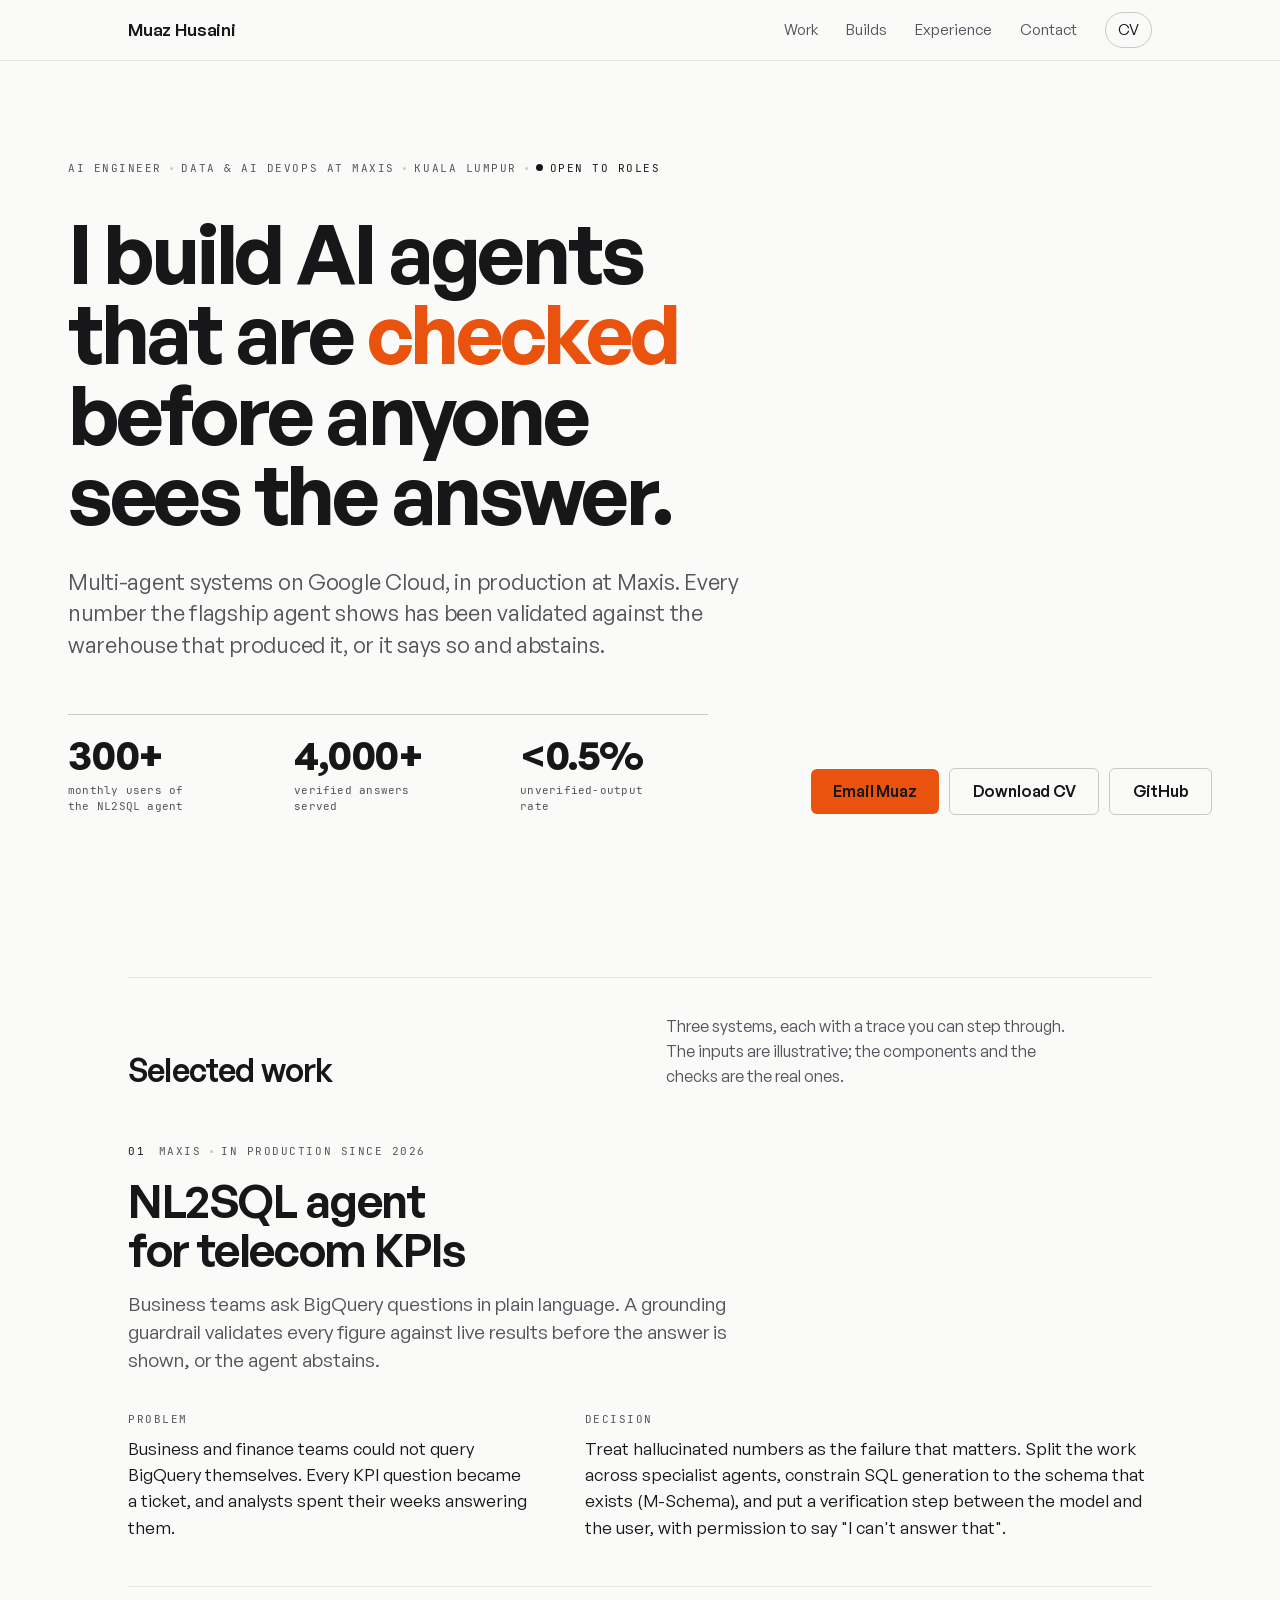
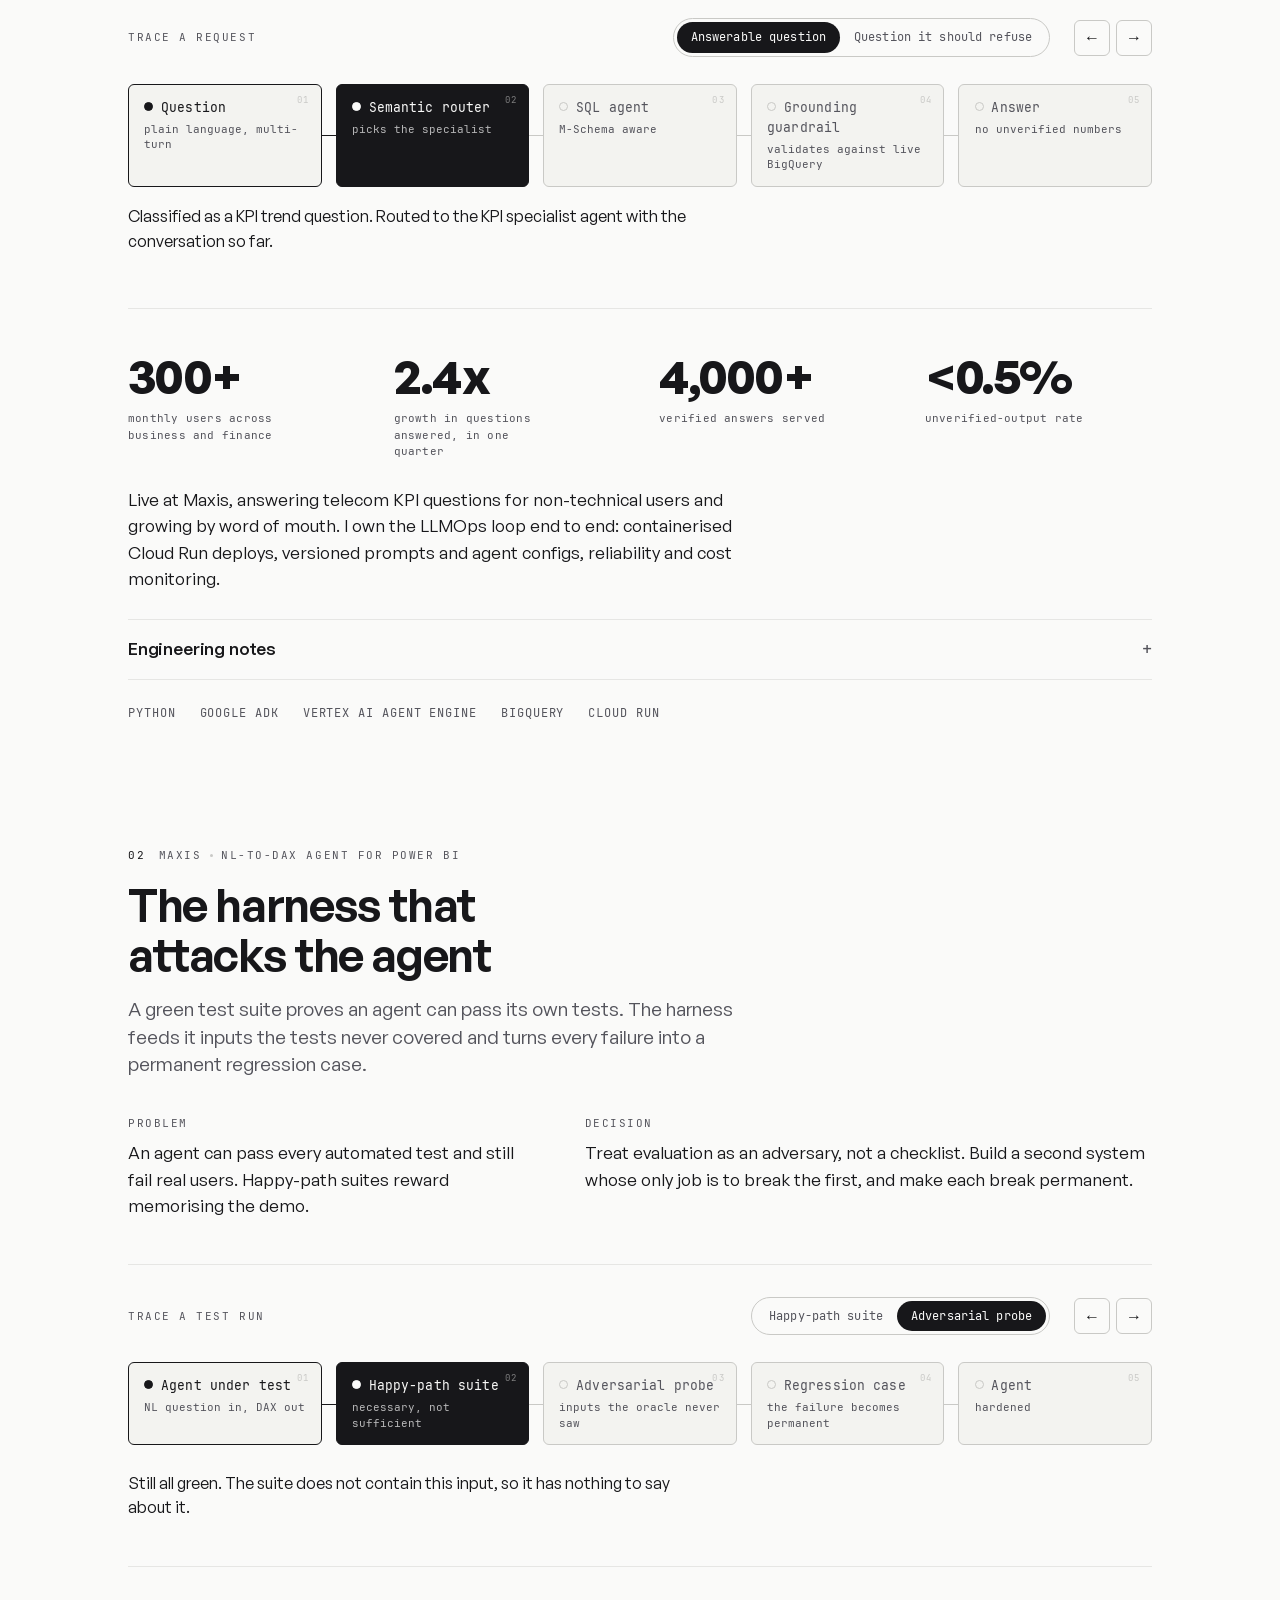
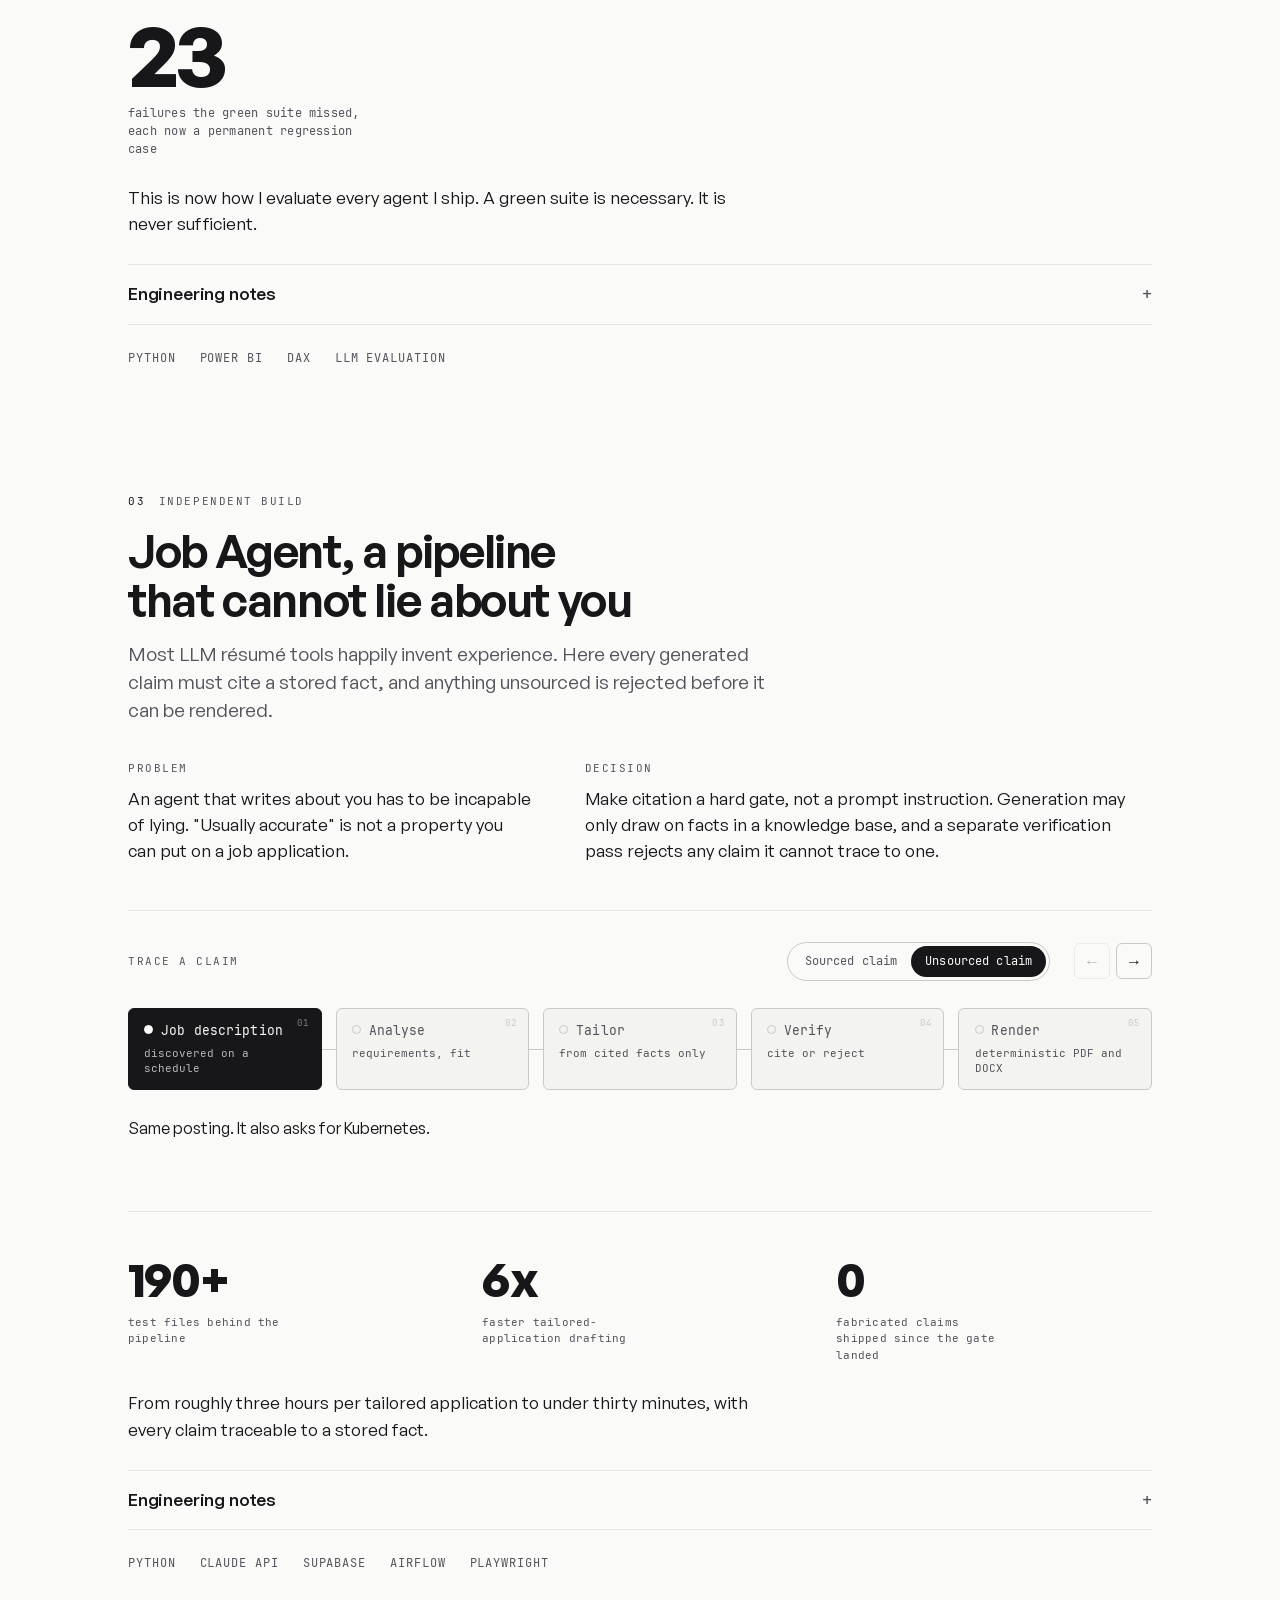
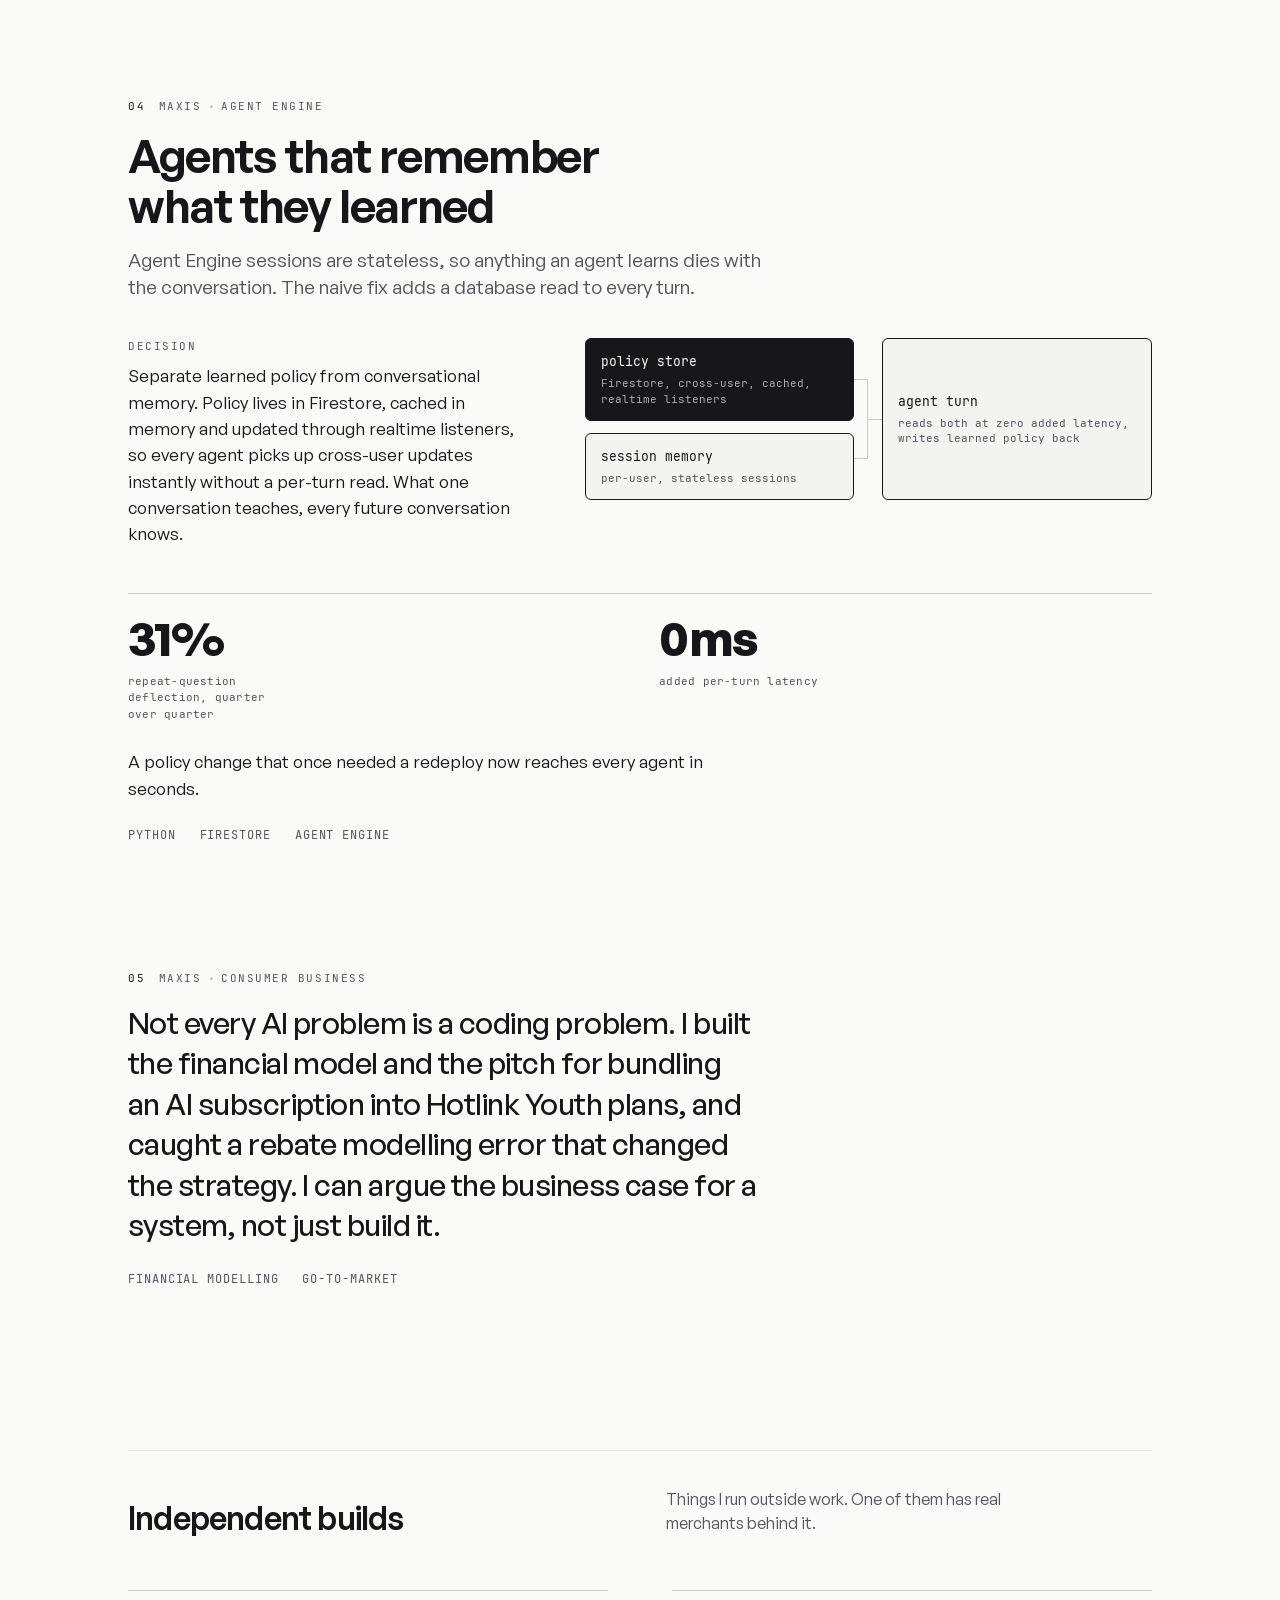
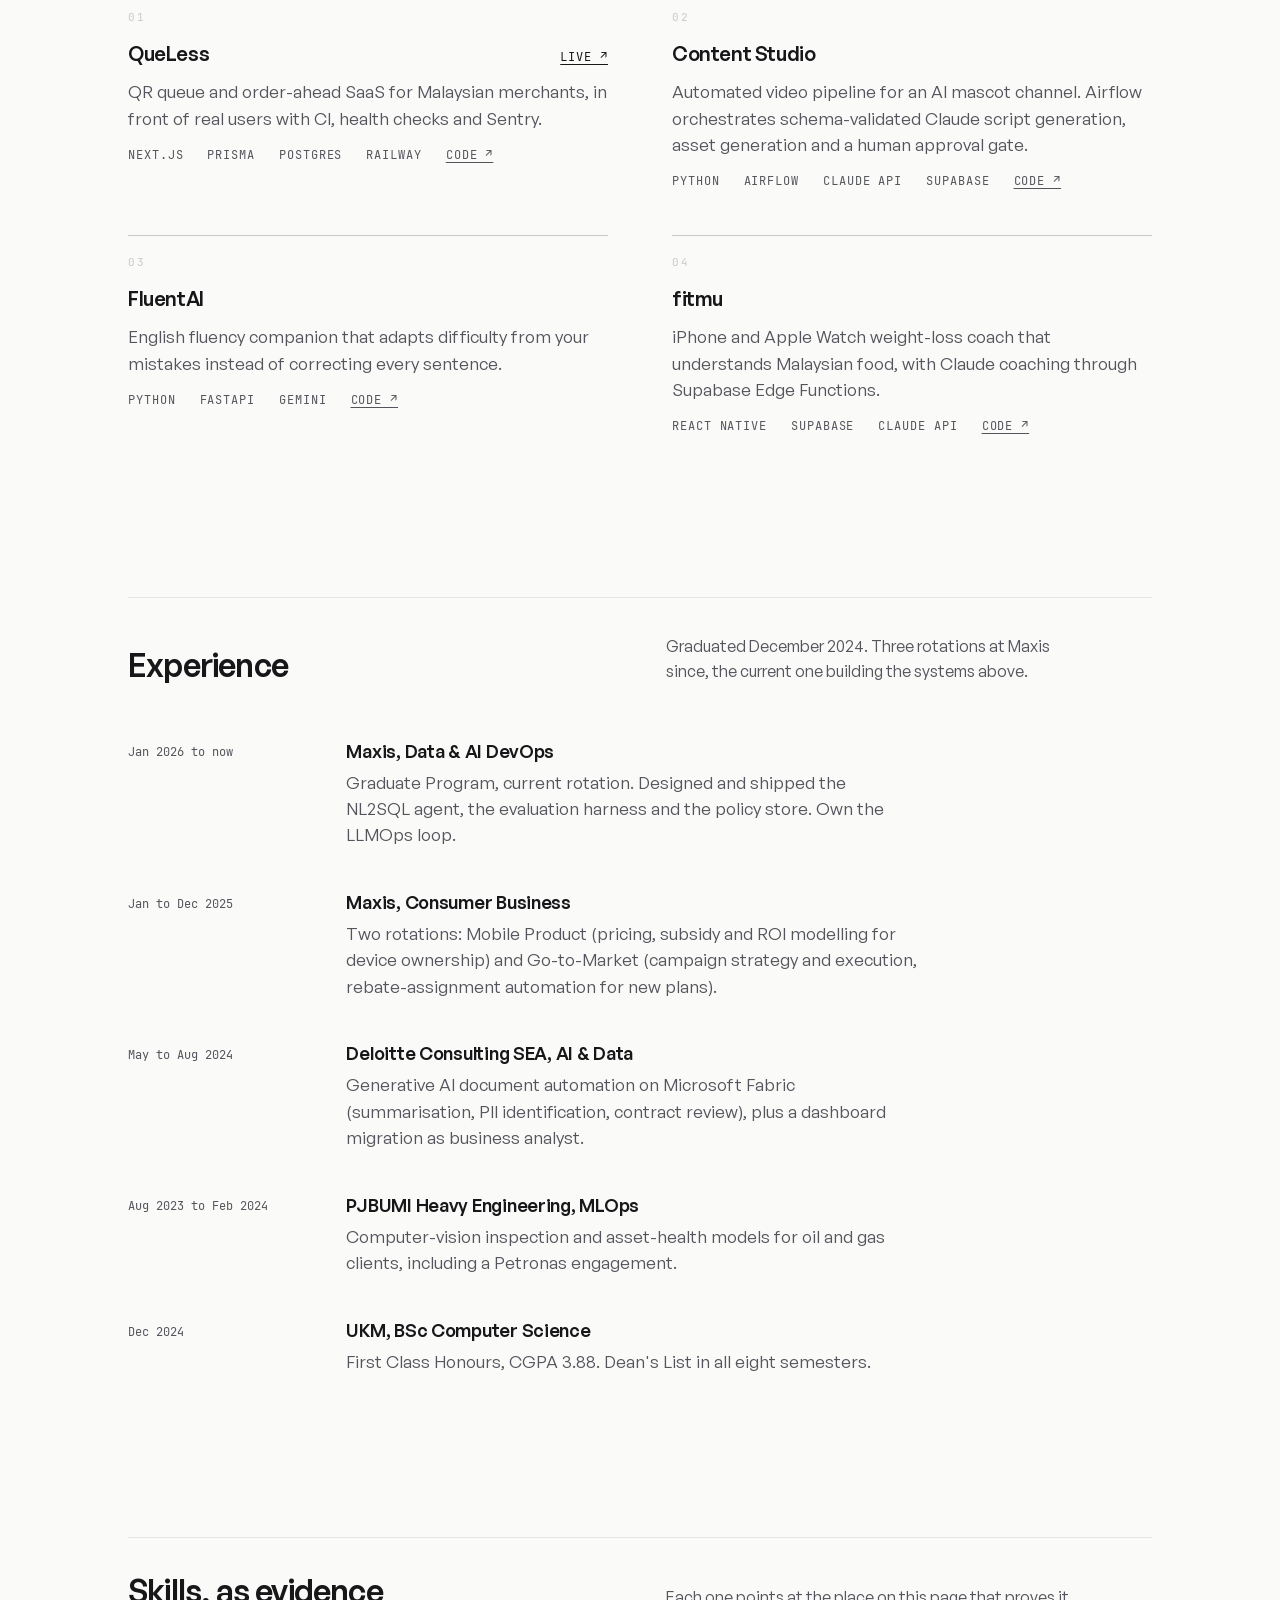
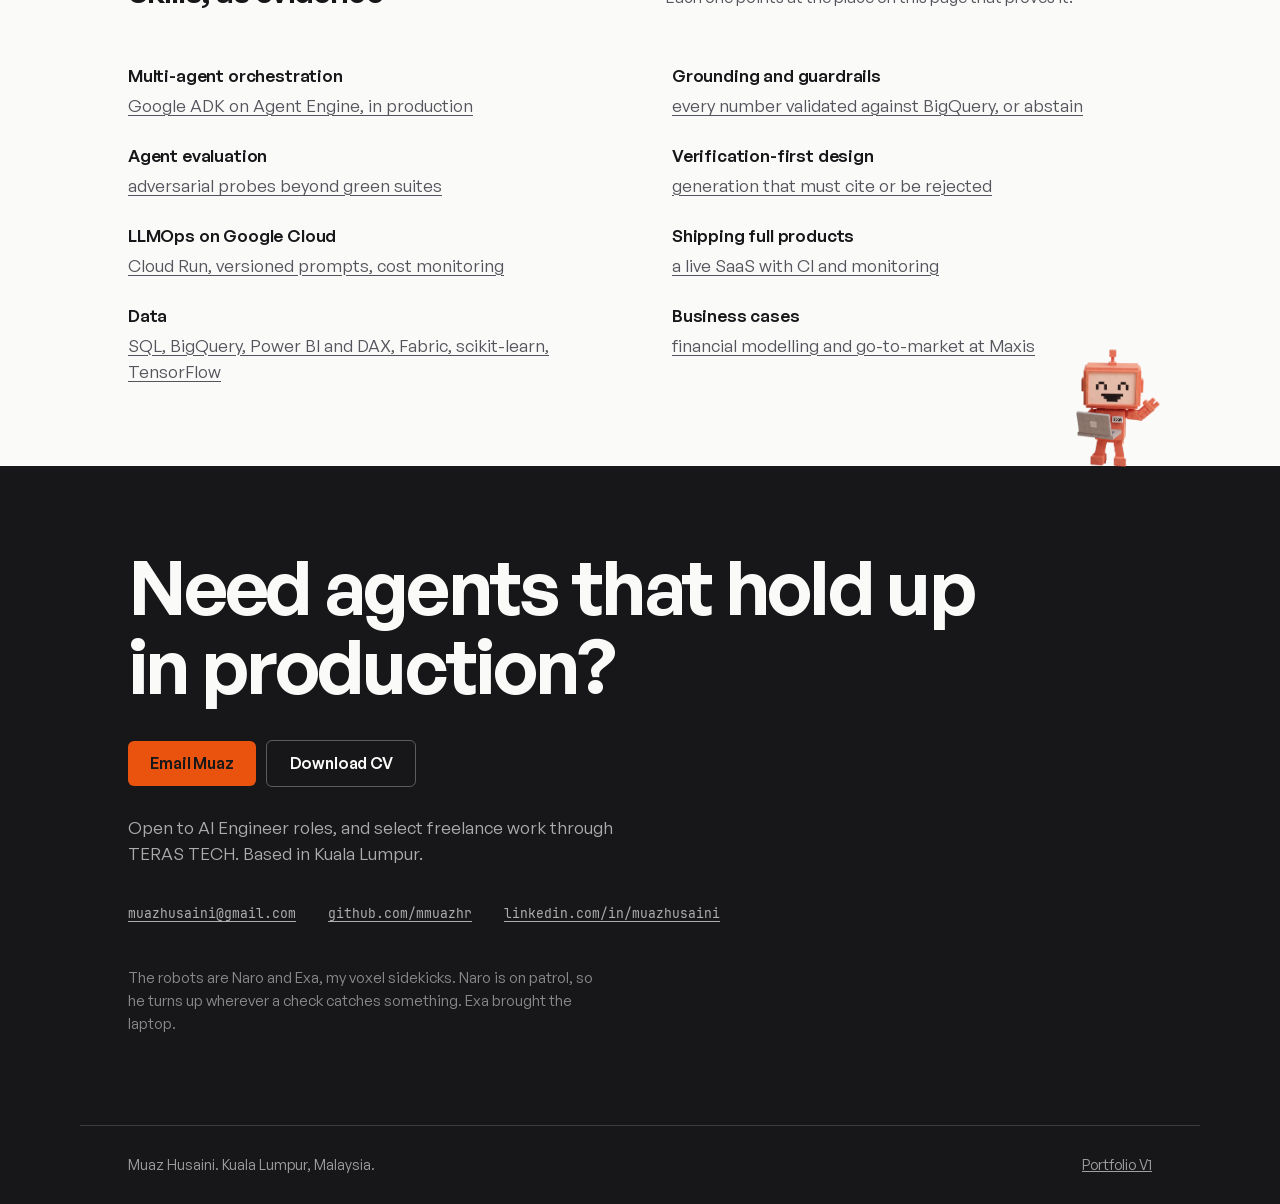
==== commit d3cb0c92: "refine: drop the double rule under traces, fold the seconds figure into prose; add QA, comparison an" ====
--- a/index.html
+++ b/index.html
@@ -12,7 +12,7 @@
   <meta property="og:image" content="https://mmuazhr.github.io/og-card.png">
   <meta property="og:image:width" content="1200">
   <meta property="og:image:height" content="630">
-  <meta property="og:image:alt" content="Muaz Husaini, AI Engineer — I build AI agents that ship to production.">
+  <meta property="og:image:alt" content="Muaz Husaini, AI Engineer — I build AI agents that are checked before anyone sees the answer.">
   <meta name="twitter:card" content="summary_large_image">
   <meta name="twitter:title" content="Muaz Husaini, AI Engineer">
   <meta name="twitter:description" content="I build AI agents that are checked before anyone sees the answer. Multi-agent systems on Google Cloud, in production at Maxis.">
@@ -379,8 +379,8 @@
           <ul class="metrics">
             <li><b data-count="31" data-suffix="%">31%</b><span>repeat-question deflection, quarter over quarter</span></li>
             <li><b>0&#8202;ms</b><span>added per-turn latency</span></li>
-            <li><b>seconds</b><span>to propagate a policy change, previously a redeploy</span></li>
-          </ul>
+          </ul>
+          <p>A policy change that once needed a redeploy now reaches every agent in seconds.</p>
         </div>
         <p class="stack" aria-label="Stack"><span>Python</span><span>Firestore</span><span>Agent Engine</span></p>
       </article>
--- a/styles.css
+++ b/styles.css
@@ -249,6 +249,9 @@
 .metrics-solo { grid-template-columns: 1fr; }
 .metrics-solo b { font-size: clamp(3.5rem, 9vw, 5.5rem); }
 .metrics-solo span { margin-top: 0.5rem; font-size: 0.75rem; max-width: 34ch; }
+
+/* a trace already closes with a rule, so the metrics beneath it drop theirs */
+.trace + .cs-result .metrics { border-top: 0; padding-top: 0; }
 
 /* Engineering notes: native disclosure */
 .notes {
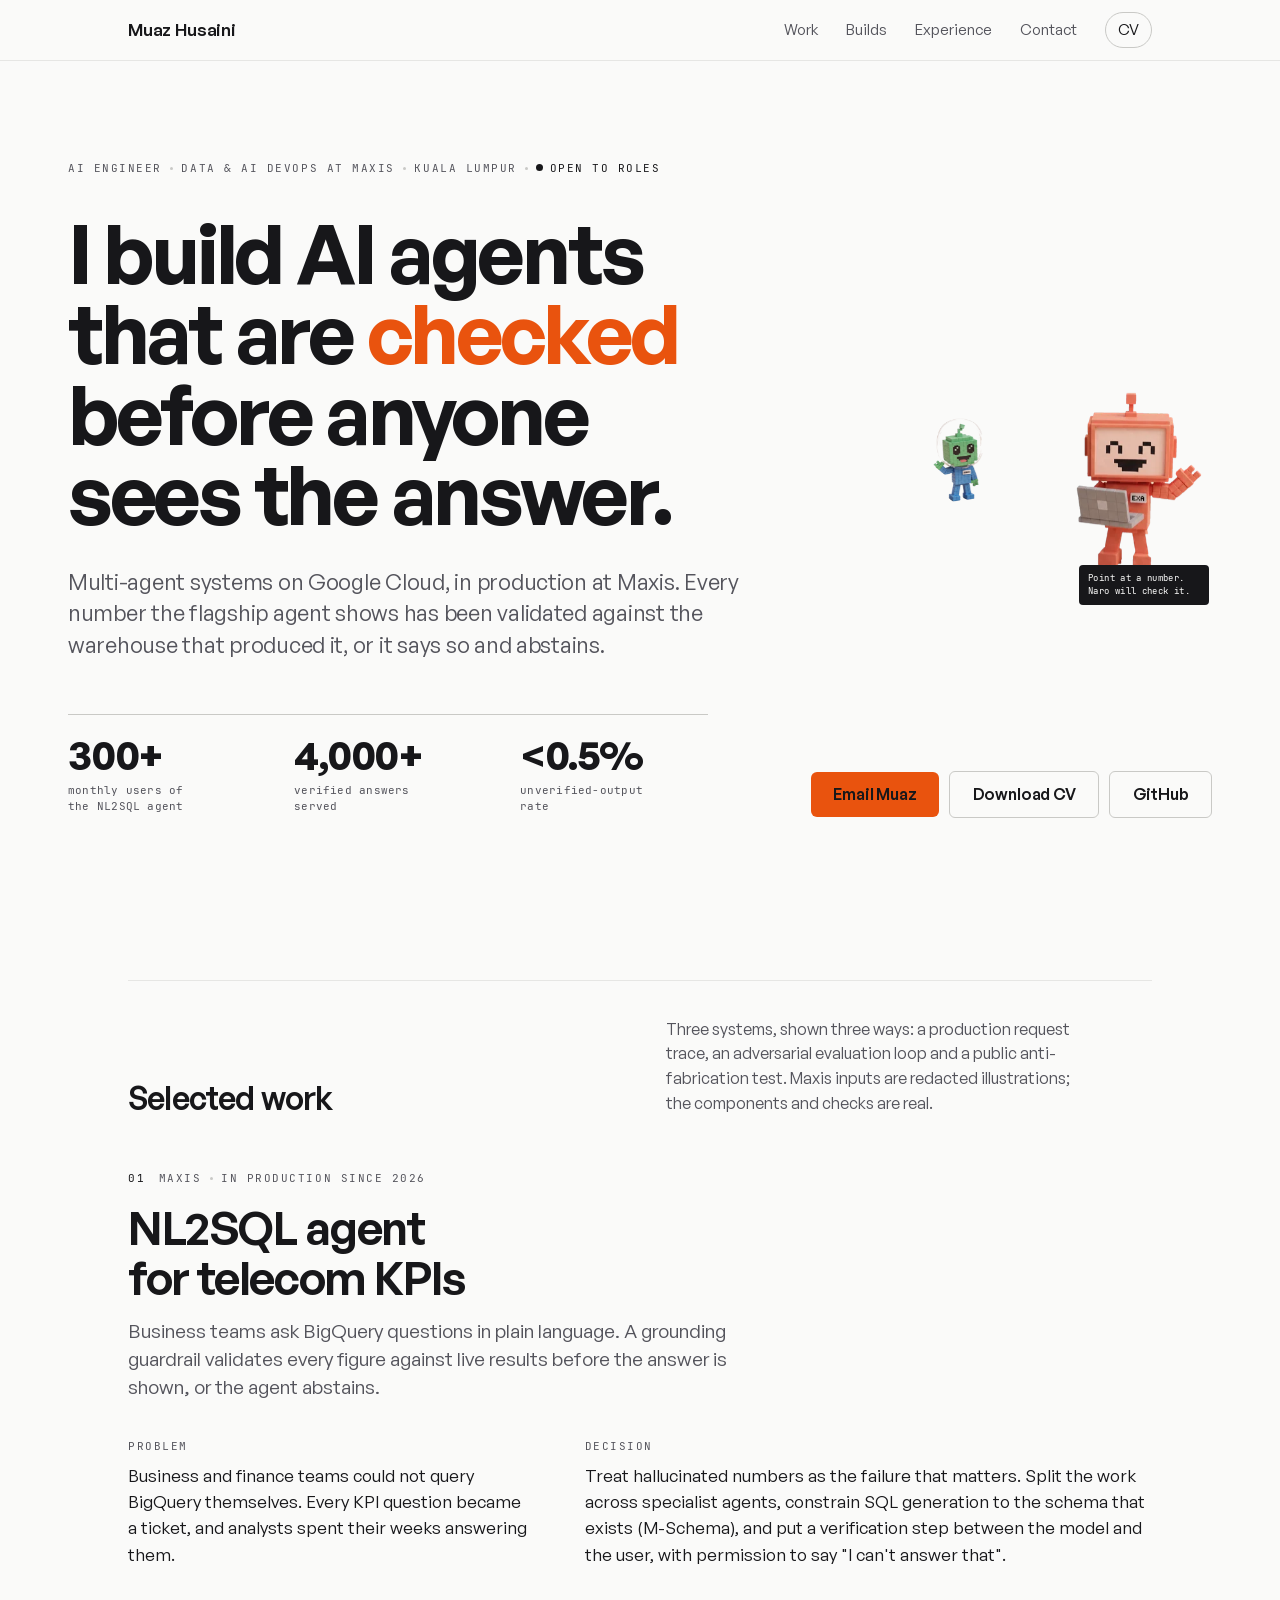
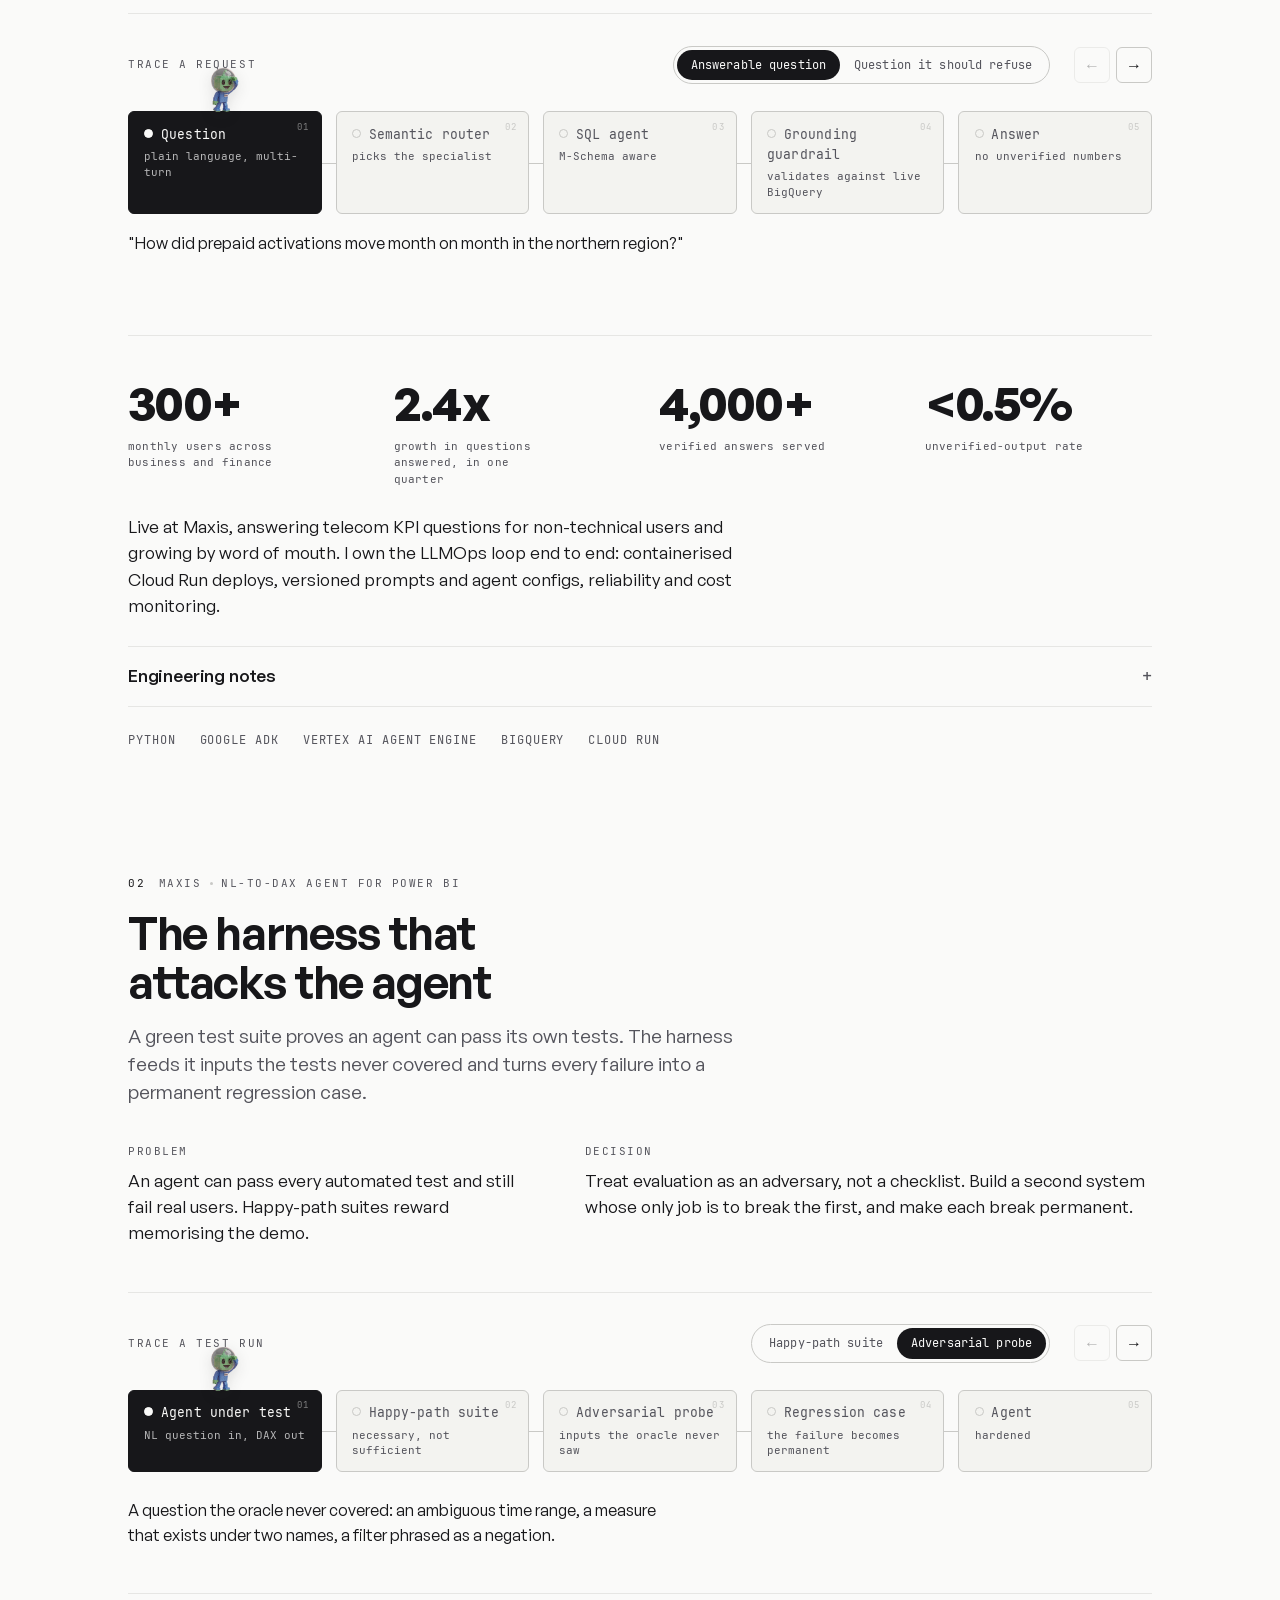
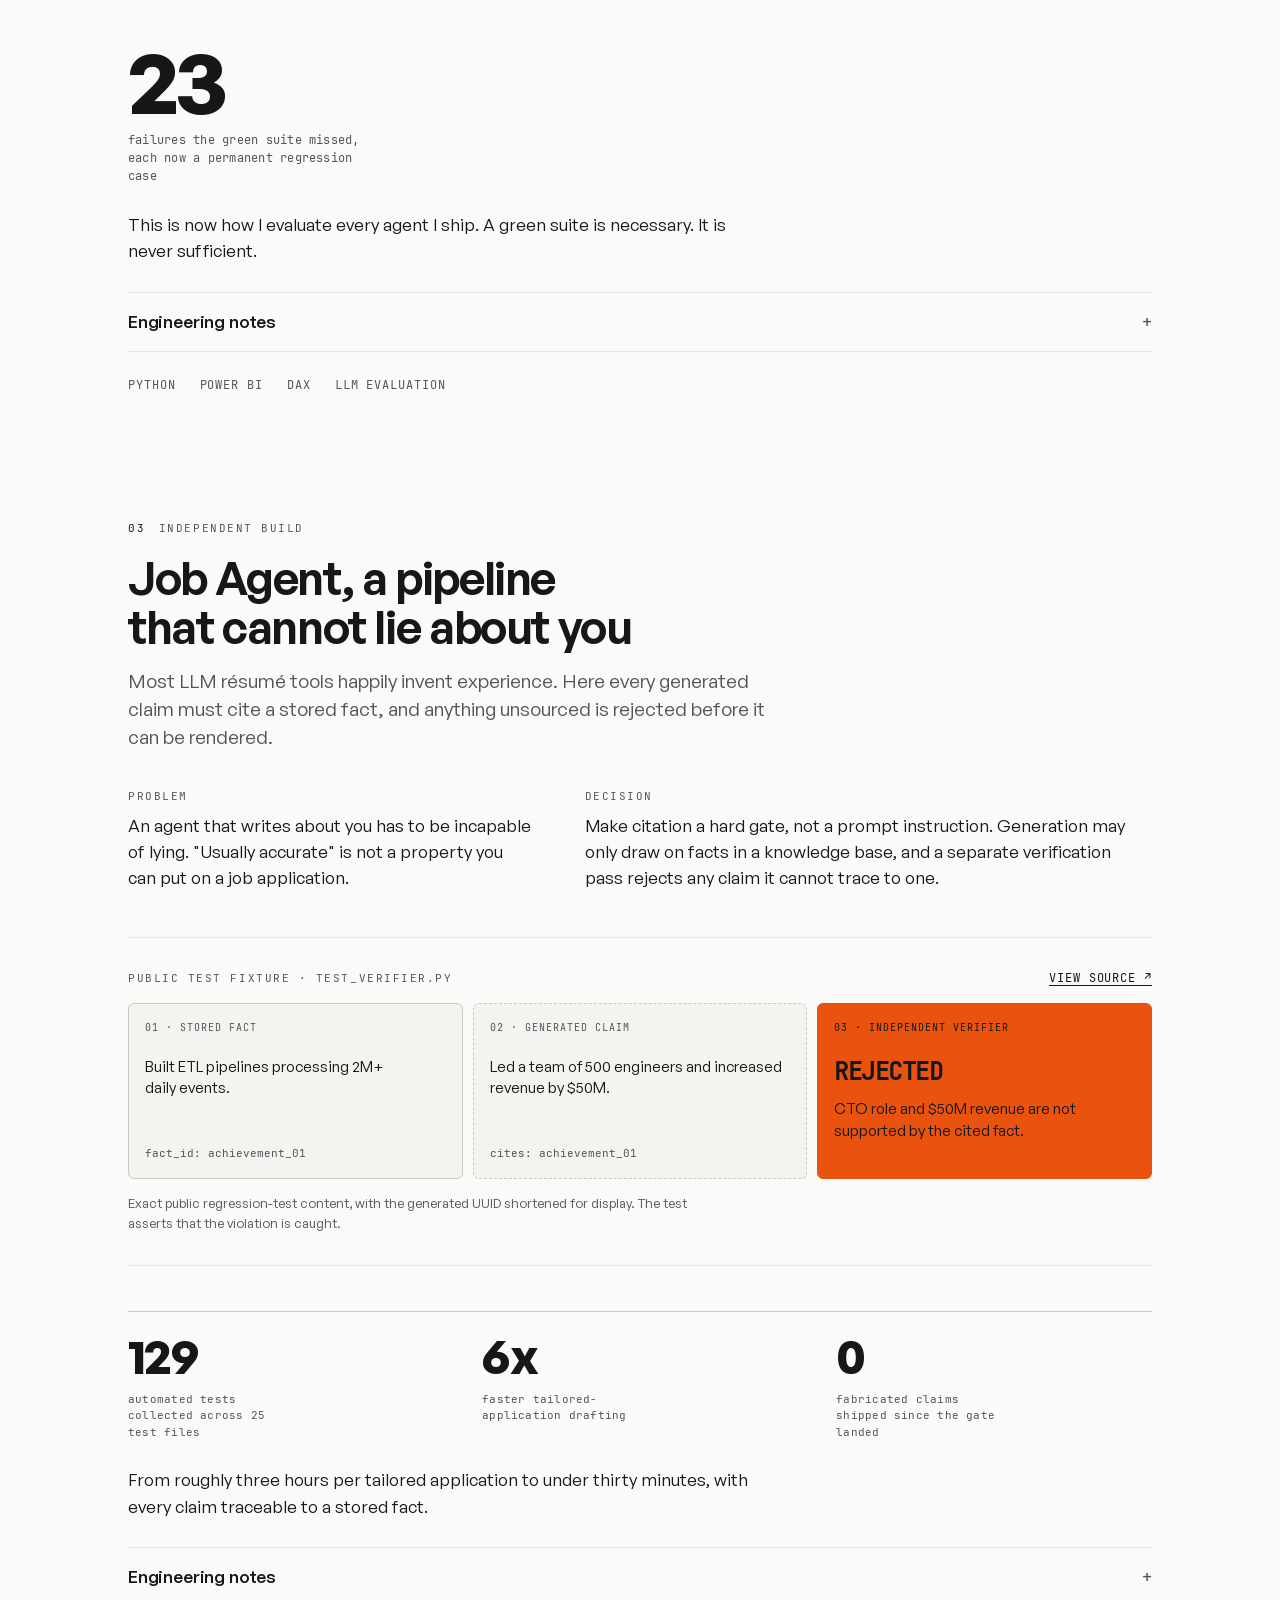
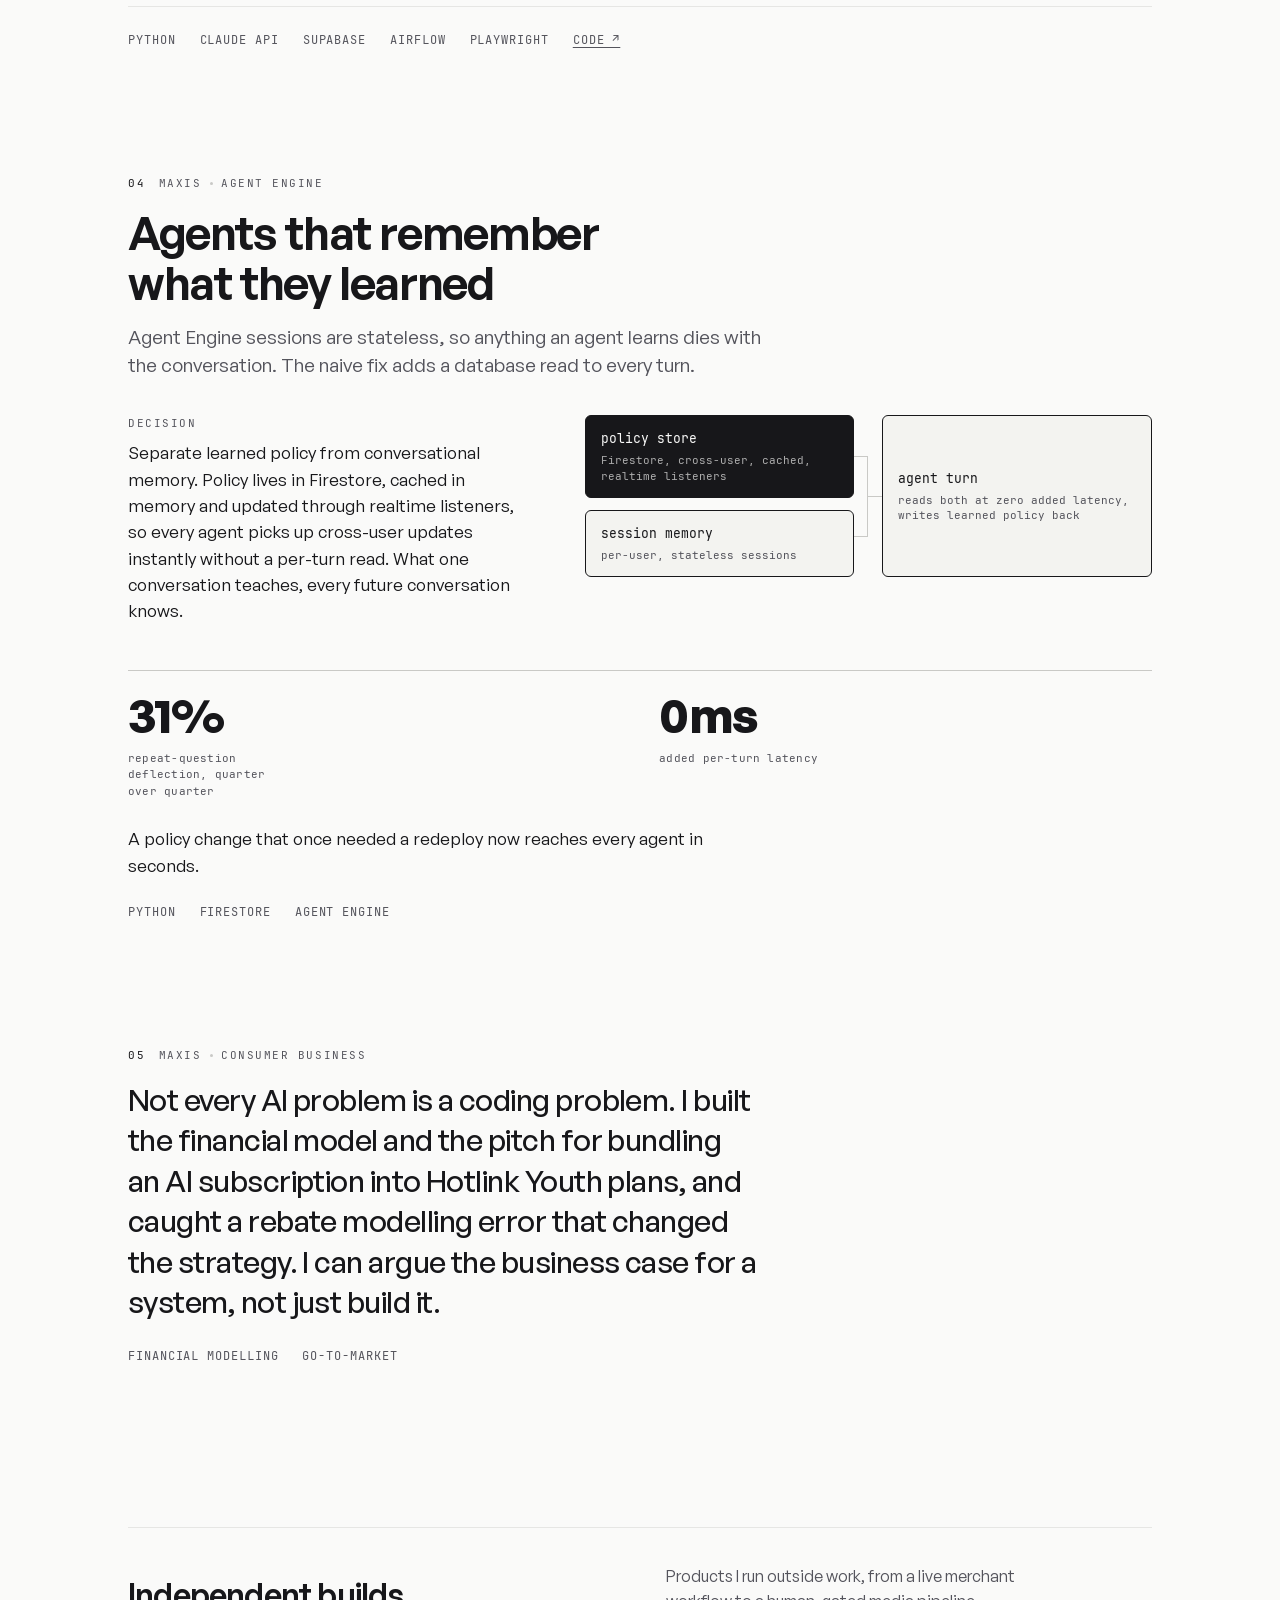
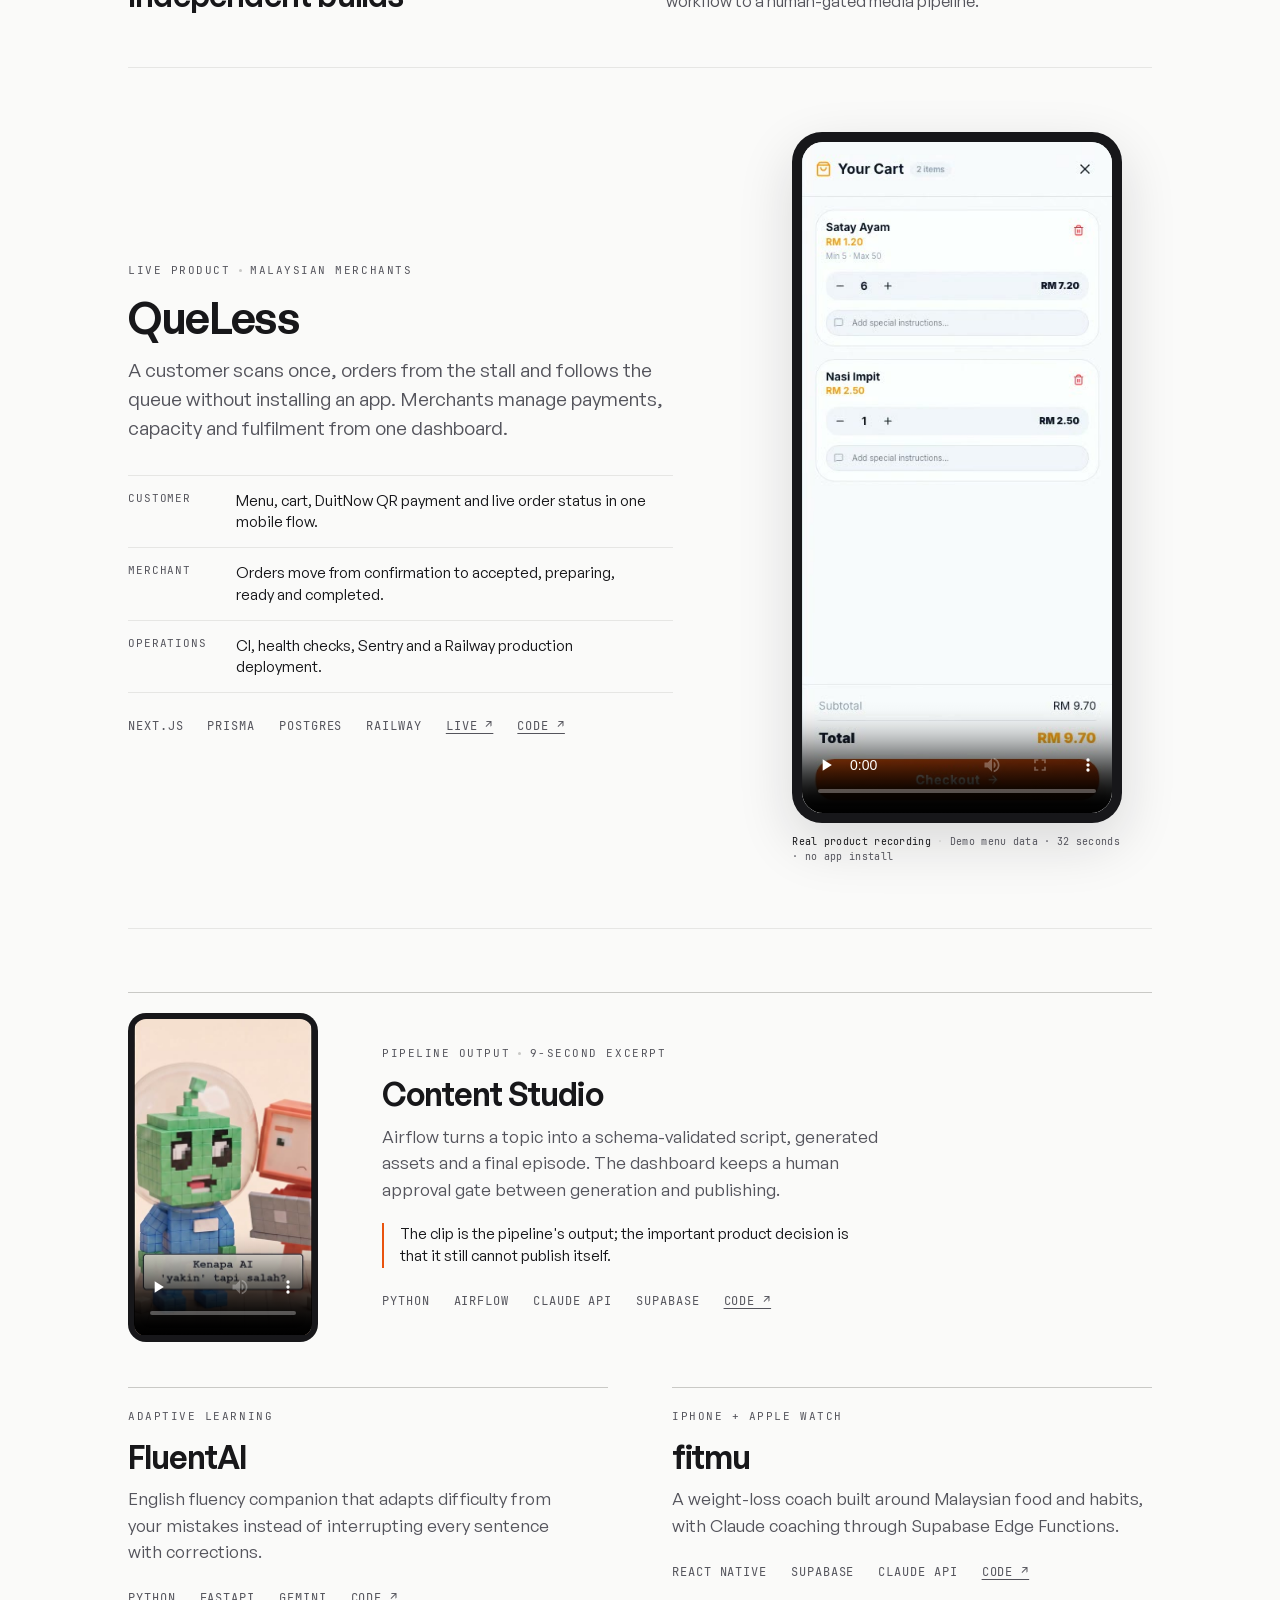
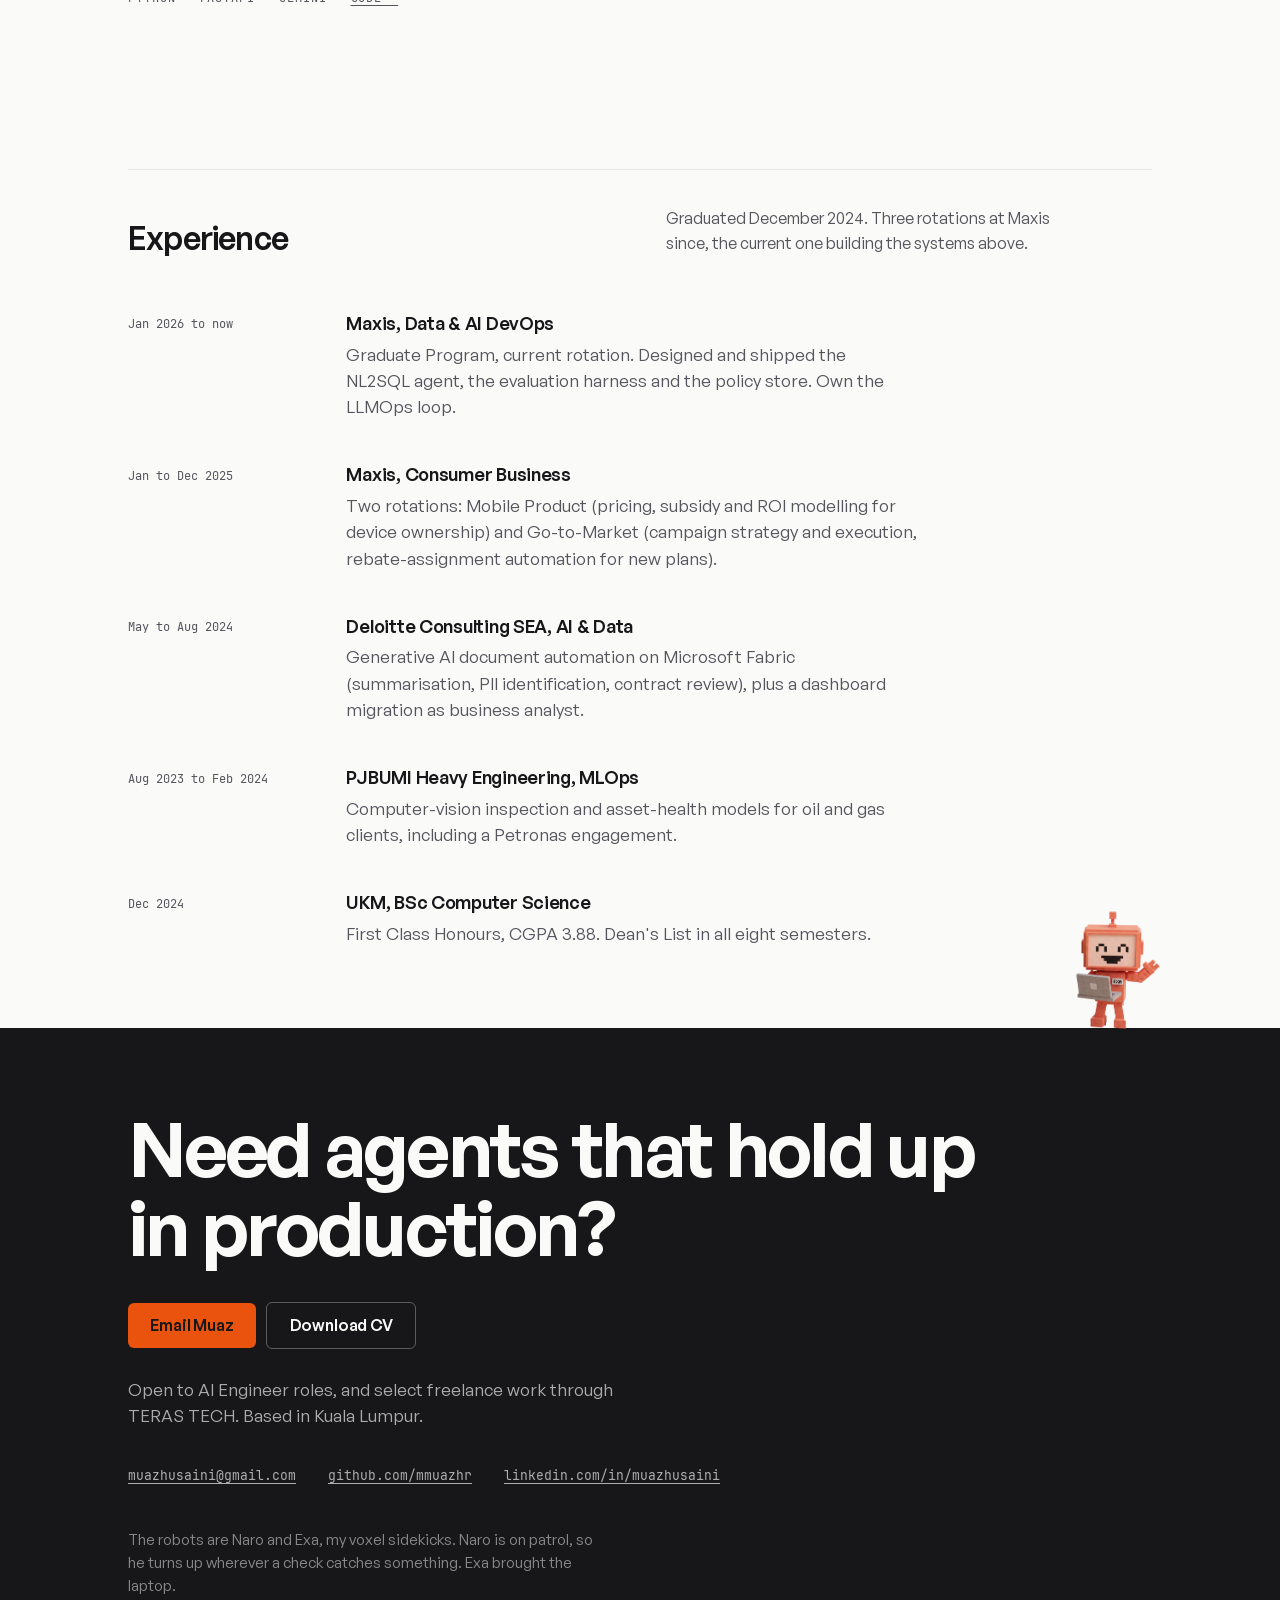
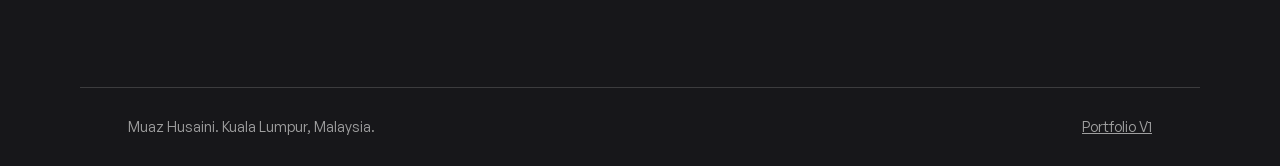
==== commit c9aed089: "archive: preserve interactive crew portfolio" ====
--- a/index.html
+++ b/index.html
@@ -23,7 +23,7 @@
   <link rel="icon" type="image/png" sizes="512x512" href="favicon-512.png">
   <link rel="apple-touch-icon" sizes="180x180" href="favicon-180.png">
   <link rel="preload" href="fonts/GeneralSans-Variable.woff2" as="font" type="font/woff2" crossorigin>
-  <link rel="stylesheet" href="styles.css">
+  <link rel="stylesheet" href="styles.css?v=7">
   <script>document.documentElement.classList.add("js");</script>
 </head>
 <body>
@@ -35,8 +35,8 @@
       <nav aria-label="Sections">
         <a href="#work">Work</a>
         <a href="#builds">Builds</a>
-        <a href="#experience">Experience</a>
-        <a href="#contact">Contact</a>
+        <a class="nav-secondary" href="#experience">Experience</a>
+        <a class="nav-secondary" href="#contact">Contact</a>
         <a class="nav-cv" href="muaz-husaini-cv.pdf">CV<span class="visually-hidden"> (PDF)</span></a>
       </nav>
     </div>
@@ -50,12 +50,11 @@
         <p class="eyebrow">AI Engineer<span class="dot" aria-hidden="true"></span>Data &amp; AI DevOps at Maxis<span class="dot" aria-hidden="true"></span>Kuala Lumpur<span class="dot" aria-hidden="true"></span><span class="avail">Open to roles</span></p>
         <h1 id="hero-title">I build AI agents that are <em>checked</em> before anyone sees the answer<span class="sig">.</span></h1>
         <p class="lede">Multi-agent systems on Google Cloud, in production at Maxis. Every number the flagship agent shows has been validated against the warehouse that produced it, or it says so and abstains.</p>
-
         <div class="hero-foot">
-          <ul class="proof" aria-label="Production figures">
-            <li><b data-count="300" data-suffix="+">300+</b><span>monthly users of the NL2SQL agent</span></li>
-            <li><b data-count="4000" data-suffix="+">4,000+</b><span>verified answers served</span></li>
-            <li><b>&lt;0.5%</b><span>unverified-output rate</span></li>
+          <ul class="proof" aria-label="Production figures. Point to or focus a figure to let Naro verify it.">
+            <li><button type="button" class="metric-check" data-crew-target="300+ monthly users"><b>300+</b><span>monthly users of the NL2SQL agent</span><i aria-hidden="true">checked</i></button></li>
+            <li><button type="button" class="metric-check" data-crew-target="4,000+ verified answers"><b>4,000+</b><span>verified answers served</span><i aria-hidden="true">checked</i></button></li>
+            <li><button type="button" class="metric-check" data-crew-target="under 0.5% unverified"><b>&lt;0.5%</b><span>unverified-output rate</span><i aria-hidden="true">checked</i></button></li>
           </ul>
           <div class="cta-row">
             <a class="cta" href="mailto:muazhusaini@gmail.com">Email Muaz</a>
@@ -63,6 +62,12 @@
             <a class="cta-ghost" href="https://github.com/mmuazhr" rel="noopener">GitHub</a>
           </div>
         </div>
+        <div class="hero-crew" aria-hidden="true">
+          <img class="crew-exa" src="assets/mascots/exa-live.webp" alt="" width="219" height="300">
+          <img class="crew-naro" src="assets/mascots/naro-live.webp" alt="" width="226" height="300">
+          <span class="crew-status">Point at a number. Naro will check it.</span>
+        </div>
+        <p class="crew-live visually-hidden" aria-live="polite"></p>
       </div>
     </section>
 
@@ -70,7 +75,7 @@
     <section id="work" class="wrap" aria-labelledby="work-title">
       <div class="sec-head">
         <h2 id="work-title">Selected work</h2>
-        <p class="sec-note">Three systems, each with a trace you can step through. The inputs are illustrative; the components and the checks are the real ones.</p>
+        <p class="sec-note">Three systems, shown three ways: a production request trace, an adversarial evaluation loop and a public anti-fabrication test. Maxis inputs are redacted illustrations; the components and checks are real.</p>
       </div>
 
       <!-- 01 NL2SQL -->
@@ -148,9 +153,9 @@
 
         <div class="cs-result">
           <ul class="metrics">
-            <li><b data-count="300" data-suffix="+">300+</b><span>monthly users across business and finance</span></li>
-            <li><b data-count="2.4" data-suffix="&#8202;x" data-decimals="1">2.4&#8202;x</b><span>growth in questions answered, in one quarter</span></li>
-            <li><b data-count="4000" data-suffix="+">4,000+</b><span>verified answers served</span></li>
+            <li><b>300+</b><span>monthly users across business and finance</span></li>
+            <li><b>2.4&#8202;x</b><span>growth in questions answered, in one quarter</span></li>
+            <li><b>4,000+</b><span>verified answers served</span></li>
             <li><b>&lt;0.5%</b><span>unverified-output rate</span></li>
           </ul>
           <p>Live at Maxis, answering telecom KPI questions for non-technical users and growing by word of mouth. I own the LLMOps loop end to end: containerised Cloud Run deploys, versioned prompts and agent configs, reliability and cost monitoring.</p>
@@ -245,7 +250,7 @@
 
         <div class="cs-result">
           <ul class="metrics metrics-solo">
-            <li><b data-count="23">23</b><span>failures the green suite missed, each now a permanent regression case</span></li>
+            <li><b>23</b><span>failures the green suite missed, each now a permanent regression case</span></li>
           </ul>
           <p>This is now how I evaluate every agent I ship. A green suite is necessary. It is never sufficient.</p>
         </div>
@@ -281,64 +286,35 @@
           </div>
         </div>
 
-        <div class="trace" data-trace="job">
-          <div class="trace-bar">
-            <p class="lbl">Trace a claim</p>
-            <fieldset class="scn">
-              <legend class="visually-hidden">Scenario</legend>
-              <label><input type="radio" name="scn-job" value="a"><span>Sourced claim</span></label>
-              <label><input type="radio" name="scn-job" value="b" checked><span>Unsourced claim</span></label>
-            </fieldset>
-            <div class="trace-ctl">
-              <button type="button" class="tbtn" data-step="-1" aria-label="Previous step">&larr;</button>
-              <button type="button" class="tbtn" data-step="1" aria-label="Next step">&rarr;</button>
+        <figure class="verifier-artifact">
+          <figcaption class="artifact-head">
+            <span class="lbl">Public test fixture · test_verifier.py</span>
+            <a href="https://github.com/mmuazhr/job-agent/blob/main/tests/test_verifier.py" rel="noopener">View source&nbsp;&#8599;</a>
+          </figcaption>
+          <div class="artifact-flow">
+            <div class="artifact-cell">
+              <span class="artifact-kicker">01 · Stored fact</span>
+              <p>Built ETL pipelines processing 2M+ daily events.</p>
+              <code>fact_id: achievement_01</code>
             </div>
-          </div>
-
-          <ol class="stages">
-            <li class="stage" data-state-a="pass" data-state-b="pass">
-              <button type="button" class="stage-btn"><span class="stage-name">Job description</span><span class="stage-sub">discovered on a schedule</span></button>
-              <div class="stage-body">
-                <p data-scn="a">Airflow picks up a new posting. It asks for production LLM experience on Google Cloud.</p>
-                <p data-scn="b">Same posting. It also asks for Kubernetes.</p>
-              </div>
-            </li>
-            <li class="stage" data-state-a="pass" data-state-b="pass">
-              <button type="button" class="stage-btn"><span class="stage-name">Analyse</span><span class="stage-sub">requirements, fit</span></button>
-              <div class="stage-body">
-                <p data-scn="a">Requirements are extracted and matched against the knowledge base. Production LLM work on Google Cloud: strong match, several facts.</p>
-                <p data-scn="b">Kubernetes: no fact in the knowledge base. The gap is recorded, not papered over.</p>
-              </div>
-            </li>
-            <li class="stage" data-state-a="pass" data-state-b="warn">
-              <button type="button" class="stage-btn"><span class="stage-name">Tailor</span><span class="stage-sub">from cited facts only</span></button>
-              <div class="stage-body">
-                <p data-scn="a">Drafts a bullet about the NL2SQL agent on Vertex AI and attaches the fact IDs it drew on.</p>
-                <p data-scn="b">The model drafts "deployed services on Kubernetes" anyway. Models do this. That is why the next stage exists.</p>
-              </div>
-            </li>
-            <li class="stage" data-state-a="pass" data-state-b="caught">
-              <button type="button" class="stage-btn"><span class="stage-name">Verify</span><span class="stage-sub">cite or reject</span></button>
-              <div class="stage-body">
-                <p data-scn="a">Each cited fact is fetched and compared with the claim. The bullet is supported. Cleared for rendering.</p>
-                <p data-scn="b">No citation resolves to a fact about Kubernetes. The claim is rejected and never reaches the document.</p>
-              </div>
-            </li>
-            <li class="stage stage-out" data-state-a="pass" data-state-b="pass">
-              <button type="button" class="stage-btn"><span class="stage-name">Render</span><span class="stage-sub">deterministic PDF and DOCX</span></button>
-              <div class="stage-body">
-                <p data-scn="a">The verified bullets are rendered with a deterministic template. Playwright assists with the application form.</p>
-                <p data-scn="b">The document renders without the Kubernetes line. The gap stays visible to me, so I can decide what to do about it honestly.</p>
-              </div>
-            </li>
-          </ol>
-          <img class="trace-naro" src="assets/mascots/naro-scout.png" alt="" aria-hidden="true" loading="lazy" width="210" height="320">
-        </div>
+            <div class="artifact-cell artifact-risk">
+              <span class="artifact-kicker">02 · Generated claim</span>
+              <p>Led a team of 500 engineers and increased revenue by $50M.</p>
+              <code>cites: achievement_01</code>
+            </div>
+            <div class="artifact-cell artifact-verdict">
+              <span class="artifact-kicker">03 · Independent verifier</span>
+              <strong>Rejected</strong>
+              <p>CTO role and $50M revenue are not supported by the cited fact.</p>
+            </div>
+          </div>
+          <p class="artifact-note">Exact public regression-test content, with the generated UUID shortened for display. The test asserts that the violation is caught.</p>
+        </figure>
 
         <div class="cs-result">
           <ul class="metrics">
-            <li><b data-count="190" data-suffix="+">190+</b><span>test files behind the pipeline</span></li>
-            <li><b data-count="6" data-suffix="&#8202;x">6&#8202;x</b><span>faster tailored-application drafting</span></li>
+            <li><b>129</b><span>automated tests collected across 25 test files</span></li>
+            <li><b>6&#8202;x</b><span>faster tailored-application drafting</span></li>
             <li><b>0</b><span>fabricated claims shipped since the gate landed</span></li>
           </ul>
           <p>From roughly three hours per tailored application to under thirty minutes, with every claim traceable to a stored fact.</p>
@@ -350,10 +326,10 @@
             <li><b>Knowledge base.</b> Facts about my experience live in Supabase with stable IDs. Generation prompts receive facts, not free text about me.</li>
             <li><b>Verification.</b> A separate pass resolves every citation and compares the claim to the fact. Unresolvable or contradicted claims are rejected; the draft is regenerated without them.</li>
             <li><b>Rendering.</b> Deterministic templates to PDF and DOCX, so a verified draft cannot change on the way out.</li>
-            <li><b>Orchestration.</b> Airflow for scheduled job discovery, Playwright for assisted autofill, ~190 test files across the pipeline.</li>
+            <li><b>Orchestration.</b> Airflow for scheduled job discovery, Playwright for assisted autofill, 129 automated tests collected across 25 test files.</li>
           </ul>
         </details>
-        <p class="stack" aria-label="Stack"><span>Python</span><span>Claude API</span><span>Supabase</span><span>Airflow</span><span>Playwright</span></p>
+        <p class="stack" aria-label="Stack"><span>Python</span><span>Claude API</span><span>Supabase</span><span>Airflow</span><span>Playwright</span><a href="https://github.com/mmuazhr/job-agent" rel="noopener">Code&nbsp;&#8599;</a></p>
       </article>
 
       <!-- 04 Self-improving -->
@@ -377,7 +353,7 @@
         </div>
         <div class="cs-result">
           <ul class="metrics">
-            <li><b data-count="31" data-suffix="%">31%</b><span>repeat-question deflection, quarter over quarter</span></li>
+            <li><b>31%</b><span>repeat-question deflection, quarter over quarter</span></li>
             <li><b>0&#8202;ms</b><span>added per-turn latency</span></li>
           </ul>
           <p>A policy change that once needed a redeploy now reaches every agent in seconds.</p>
@@ -398,30 +374,60 @@
     <section id="builds" class="wrap" aria-labelledby="builds-title">
       <div class="sec-head">
         <h2 id="builds-title">Independent builds</h2>
-        <p class="sec-note">Things I run outside work. One of them has real merchants behind it.</p>
+        <p class="sec-note">Products I run outside work, from a live merchant workflow to a human-gated media pipeline.</p>
       </div>
-      <ul class="ledger">
-        <li>
-          <div class="ledger-head"><h3>QueLess</h3><a class="live-link" href="https://queless-production.up.railway.app" rel="noopener">Live&nbsp;&#8599;</a></div>
-          <p>QR queue and order-ahead SaaS for Malaysian merchants, in front of real users with CI, health checks and Sentry.</p>
-          <p class="stack"><span>Next.js</span><span>Prisma</span><span>Postgres</span><span>Railway</span><a href="https://github.com/mmuazhr/smart-queue-saas" rel="noopener">Code&nbsp;&#8599;</a></p>
-        </li>
-        <li>
-          <div class="ledger-head"><h3>Content Studio</h3></div>
-          <p>Automated video pipeline for an AI mascot channel. Airflow orchestrates schema-validated Claude script generation, asset generation and a human approval gate.</p>
-          <p class="stack"><span>Python</span><span>Airflow</span><span>Claude API</span><span>Supabase</span><a href="https://github.com/mmuazhr/content-studio" rel="noopener">Code&nbsp;&#8599;</a></p>
-        </li>
-        <li>
-          <div class="ledger-head"><h3>FluentAI</h3></div>
-          <p>English fluency companion that adapts difficulty from your mistakes instead of correcting every sentence.</p>
+      <article class="build-feature">
+        <div class="build-copy">
+          <p class="cs-meta">Live product<span class="dot" aria-hidden="true"></span>Malaysian merchants</p>
+          <h3>QueLess</h3>
+          <p class="build-lede">A customer scans once, orders from the stall and follows the queue without installing an app. Merchants manage payments, capacity and fulfilment from one dashboard.</p>
+          <ul class="build-proof">
+            <li><span>Customer</span><p>Menu, cart, DuitNow QR payment and live order status in one mobile flow.</p></li>
+            <li><span>Merchant</span><p>Orders move from confirmation to accepted, preparing, ready and completed.</p></li>
+            <li><span>Operations</span><p>CI, health checks, Sentry and a Railway production deployment.</p></li>
+          </ul>
+          <p class="stack"><span>Next.js</span><span>Prisma</span><span>Postgres</span><span>Railway</span><a href="https://queless-production.up.railway.app" rel="noopener">Live&nbsp;&#8599;</a><a href="https://github.com/mmuazhr/smart-queue-saas" rel="noopener">Code&nbsp;&#8599;</a></p>
+        </div>
+        <figure class="product-media">
+          <div class="phone-frame">
+            <video controls playsinline preload="none" poster="assets/work/queless-checkout-poster.jpg" width="390" height="844" aria-label="QueLess customer ordering demo">
+              <source src="assets/work/queless-checkout.mp4" type="video/mp4">
+              Your browser does not support embedded video. <a href="assets/work/queless-checkout.mp4">Open the QueLess demo</a>.
+            </video>
+          </div>
+          <figcaption><span>Real product recording</span> Demo menu data · 32 seconds · no app install</figcaption>
+        </figure>
+      </article>
+
+      <div class="build-grid">
+        <article class="build-card build-card-media">
+          <figure class="mini-media">
+            <video controls playsinline preload="none" poster="assets/work/content-studio-poster.jpg" width="360" height="640" aria-label="Short output from the Content Studio pipeline">
+              <source src="assets/work/content-studio-episode.mp4" type="video/mp4">
+              Your browser does not support embedded video. <a href="assets/work/content-studio-episode.mp4">Open the Content Studio sample</a>.
+            </video>
+          </figure>
+          <div>
+            <p class="cs-meta">Pipeline output<span class="dot" aria-hidden="true"></span>9-second excerpt</p>
+            <h3>Content Studio</h3>
+            <p>Airflow turns a topic into a schema-validated script, generated assets and a final episode. The dashboard keeps a human approval gate between generation and publishing.</p>
+            <p class="media-why">The clip is the pipeline's output; the important product decision is that it still cannot publish itself.</p>
+            <p class="stack"><span>Python</span><span>Airflow</span><span>Claude API</span><span>Supabase</span><a href="https://github.com/mmuazhr/content-studio" rel="noopener">Code&nbsp;&#8599;</a></p>
+          </div>
+        </article>
+        <article class="build-card">
+          <p class="cs-meta">Adaptive learning</p>
+          <h3>FluentAI</h3>
+          <p>English fluency companion that adapts difficulty from your mistakes instead of interrupting every sentence with corrections.</p>
           <p class="stack"><span>Python</span><span>FastAPI</span><span>Gemini</span><a href="https://github.com/mmuazhr/fluent-ai" rel="noopener">Code&nbsp;&#8599;</a></p>
-        </li>
-        <li>
-          <div class="ledger-head"><h3>fitmu</h3></div>
-          <p>iPhone and Apple Watch weight-loss coach that understands Malaysian food, with Claude coaching through Supabase Edge Functions.</p>
+        </article>
+        <article class="build-card">
+          <p class="cs-meta">iPhone + Apple Watch</p>
+          <h3>fitmu</h3>
+          <p>A weight-loss coach built around Malaysian food and habits, with Claude coaching through Supabase Edge Functions.</p>
           <p class="stack"><span>React Native</span><span>Supabase</span><span>Claude API</span><a href="https://github.com/mmuazhr/fitmu" rel="noopener">Code&nbsp;&#8599;</a></p>
-        </li>
-      </ul>
+        </article>
+      </div>
     </section>
 
     <!-- ============ Experience ============ -->
@@ -467,24 +473,6 @@
           </div>
         </li>
       </ol>
-    </section>
-
-    <!-- ============ Skills as evidence ============ -->
-    <section id="skills" class="wrap" aria-labelledby="skills-title">
-      <div class="sec-head">
-        <h2 id="skills-title">Skills, as evidence</h2>
-        <p class="sec-note">Each one points at the place on this page that proves it.</p>
-      </div>
-      <ul class="proofs">
-        <li><strong>Multi-agent orchestration</strong><a href="#nl2sql">Google ADK on Agent Engine, in production</a></li>
-        <li><strong>Grounding and guardrails</strong><a href="#nl2sql">every number validated against BigQuery, or abstain</a></li>
-        <li><strong>Agent evaluation</strong><a href="#qa-harness">adversarial probes beyond green suites</a></li>
-        <li><strong>Verification-first design</strong><a href="#job-agent">generation that must cite or be rejected</a></li>
-        <li><strong>LLMOps on Google Cloud</strong><a href="#nl2sql">Cloud Run, versioned prompts, cost monitoring</a></li>
-        <li><strong>Shipping full products</strong><a href="#builds">a live SaaS with CI and monitoring</a></li>
-        <li><strong>Data</strong><a href="#experience">SQL, BigQuery, Power BI and DAX, Fabric, scikit-learn, TensorFlow</a></li>
-        <li><strong>Business cases</strong><a href="#bundle">financial modelling and go-to-market at Maxis</a></li>
-      </ul>
     </section>
 
     <!-- ============ Contact ============ -->
@@ -514,6 +502,6 @@
     </div>
   </footer>
 
-  <script src="script.js" defer></script>
+  <script src="script.js?v=5" defer></script>
 </body>
 </html>
--- a/styles.css
+++ b/styles.css
@@ -118,7 +118,7 @@
 /* ---------- Hero ---------- */
 
 .hero { padding-block: clamp(56px, 11vh, 128px) clamp(56px, 9vh, 104px); }
-.hero .wrap { max-width: 1240px; }
+.hero .wrap { max-width: 1240px; position: relative; }
 .eyebrow { display: flex; flex-wrap: wrap; align-items: center; row-gap: 4px; margin-bottom: clamp(24px, 4vh, 40px); }
 .avail { color: var(--ink); }
 .avail::before {
@@ -143,6 +143,7 @@
   letter-spacing: -0.012em;
   text-wrap: pretty;
 }
+.hero h1, .hero .eyebrow, .hero .lede, .hero-foot { position: relative; z-index: 1; }
 .hero-foot {
   margin-top: clamp(40px, 6vh, 64px);
   display: grid;
@@ -168,10 +169,47 @@
   display: block; margin-top: 0.5rem; font-size: 0.6875rem; line-height: 1.45;
   letter-spacing: 0.02em; color: var(--graphite); max-width: 20ch;
 }
+.metric-check { width: 100%; text-align: left; position: relative; }
+.metric-check i {
+  position: absolute; left: 0; top: calc(100% + 5px); opacity: 0; transform: translateY(3px);
+  font-family: var(--mono); font-size: 0.5625rem; font-style: normal; font-weight: 500;
+  text-transform: uppercase; letter-spacing: 0.08em; color: var(--signal);
+  transition: opacity 0.2s var(--ease), transform 0.2s var(--ease);
+}
+.metric-check:hover b, .metric-check:focus-visible b, .metric-check.is-checking b { color: var(--signal); }
+.metric-check.is-checked i { opacity: 1; transform: translateY(0); }
+.metric-check.is-checked b::after { content: "✓"; margin-left: 0.25em; color: var(--signal); font-size: 0.55em; vertical-align: 0.35em; }
+
+.hero-crew {
+  --naro-x: 0px; --naro-y: 0px; --look-x: 0; --look-y: 0;
+  position: absolute; z-index: 2; inset: 0; pointer-events: none;
+}
+.crew-naro, .crew-exa { position: absolute; width: auto; transform-origin: 50% 100%; will-change: transform; }
+.crew-naro {
+  left: 0; top: 0; height: clamp(72px, 7vw, 96px);
+  transform: translate3d(var(--naro-x), var(--naro-y), 0) rotate(calc(var(--look-x) * 2deg));
+  transition: transform 0.65s cubic-bezier(0.2, 1.25, 0.35, 1);
+}
+.crew-exa {
+  right: clamp(24px, 4vw, 64px); top: clamp(205px, 25vh, 270px); height: clamp(150px, 15vw, 205px);
+  transform: translate3d(calc(var(--look-x) * 7px), calc(var(--look-y) * 4px), 0) rotate(calc(var(--look-x) * 1.5deg));
+  transition: transform 0.18s ease-out;
+}
+.crew-status {
+  position: absolute; right: clamp(24px, 4vw, 64px); top: clamp(370px, 45vh, 465px);
+  max-width: 26ch; padding: 0.42rem 0.58rem; border-radius: 4px;
+  background: var(--ink); color: var(--paper); font-family: var(--mono);
+  font-size: 0.5625rem; line-height: 1.45; letter-spacing: 0.04em;
+}
+.hero-crew.checking .crew-exa { animation: exa-type 0.22s ease-in-out infinite alternate; }
+.hero-crew.confirmed .crew-naro { animation: naro-confirm 0.55s var(--ease); }
+@keyframes exa-type { to { transform: translate3d(calc(var(--look-x) * 7px), calc(var(--look-y) * 4px + 2px), 0) rotate(-1deg); } }
+@keyframes naro-confirm { 45% { transform: translate3d(var(--naro-x), calc(var(--naro-y) - 14px), 0) rotate(5deg); } }
 
 .cta-row { display: flex; flex-wrap: wrap; gap: 10px; align-items: center; }
 .cta, .cta-ghost {
   display: inline-block; text-decoration: none; border-radius: 6px;
+  min-height: 44px;
   font-size: 1rem; font-weight: 560; letter-spacing: -0.01em;
   padding: 0.8rem 1.4rem; line-height: 1.2;
   transition: transform 0.15s var(--ease), border-color 0.2s var(--ease), background-color 0.2s var(--ease);
@@ -396,13 +434,16 @@
 .js .stage:not(.active) .stage-body { display: none; }
 .no-js [data-scn]::before { content: attr(data-scn) ") "; font-family: var(--mono); color: var(--graphite); font-size: 0.75rem; }
 
-/* Naro shows up where a check catches something */
+/* Naro travels to the stage the visitor is inspecting. */
 .trace-naro {
-  display: none; position: absolute; right: clamp(8px, 2vw, 24px); bottom: -1px;
-  height: clamp(64px, 7vw, 96px); width: auto; pointer-events: none;
+  display: block; position: absolute; z-index: 3; left: var(--trace-naro-x, 24px); top: var(--trace-naro-y, 72px);
+  height: 48px; width: auto; pointer-events: none; transform: translateX(-50%);
+  filter: drop-shadow(0 4px 7px rgba(23,23,26,0.12));
+  transition: left 0.55s cubic-bezier(0.2, 1.25, 0.35, 1), top 0.55s cubic-bezier(0.2, 1.25, 0.35, 1), height 0.25s var(--ease);
 }
 .js .trace[data-active-state="caught"] .trace-naro,
-.js .trace[data-active-state="abstain"] .trace-naro { display: block; }
+.js .trace[data-active-state="abstain"] .trace-naro { height: 62px; animation: naro-caught 0.55s var(--ease); }
+@keyframes naro-caught { 45% { transform: translateX(-50%) translateY(-12px) rotate(5deg); } }
 
 /* desktop: nodes in a row, connectors between them, one panel below */
 @media (min-width: 861px) {
@@ -421,8 +462,47 @@
   .js .stage[data-state="abstain"].done .stage-btn::after { background: var(--signal); }
   .js .stage-body { grid-row: 2; grid-column: 1 / -1; min-height: 5.6rem; padding: 1.1rem 120px 0.25rem 0; }
   .js .stage.active .stage-body { display: block; }
-  .trace-naro { bottom: -1px; }
-}
+}
+
+/* ---------- Public verification artifact ---------- */
+
+.verifier-artifact {
+  margin: 0;
+  border-block: 1px solid var(--hairline);
+  padding-block: clamp(24px, 3.5vh, 36px);
+}
+.artifact-head {
+  display: flex; align-items: center; justify-content: space-between; gap: 16px;
+  margin-bottom: 1rem;
+}
+.artifact-head .lbl { margin: 0; }
+.artifact-head a {
+  flex: none; font-family: var(--mono); font-size: 0.71875rem; font-weight: 500;
+  text-transform: uppercase; letter-spacing: 0.08em; text-underline-offset: 3px;
+}
+.artifact-flow { display: grid; grid-template-columns: repeat(3, minmax(0, 1fr)); gap: 10px; }
+.artifact-cell {
+  min-height: 176px; border: 1px solid var(--line); border-radius: 6px;
+  background: var(--paper-2); padding: 1rem; display: flex; flex-direction: column;
+}
+.artifact-kicker {
+  font-family: var(--mono); font-size: 0.625rem; font-weight: 500;
+  text-transform: uppercase; letter-spacing: 0.1em; color: var(--graphite);
+}
+.artifact-cell p { margin-top: 1.25rem; font-size: 0.9375rem; line-height: 1.45; text-wrap: pretty; }
+.artifact-cell code {
+  margin-top: auto; padding-top: 1rem; font-family: var(--mono); font-size: 0.6875rem;
+  color: var(--graphite); overflow-wrap: anywhere;
+}
+.artifact-risk { border-style: dashed; }
+.artifact-verdict { background: var(--signal); border-color: var(--signal); color: var(--ink); }
+.artifact-verdict .artifact-kicker { color: var(--ink); }
+.artifact-verdict strong {
+  margin-top: 1.1rem; font-family: var(--mono); font-size: 1.5rem;
+  text-transform: uppercase; letter-spacing: -0.02em;
+}
+.artifact-verdict p { margin-top: 0.5rem; }
+.artifact-note { margin-top: 0.875rem; color: var(--graphite); font-size: 0.8125rem; max-width: 72ch; }
 
 /* ---------- Merge diagram (self-improving) ---------- */
 
@@ -458,25 +538,64 @@
 
 /* ---------- Independent builds ---------- */
 
-.ledger {
-  list-style: none; counter-reset: build;
+.build-feature {
+  display: grid; grid-template-columns: minmax(0, 7fr) minmax(280px, 5fr);
+  gap: clamp(40px, 7vw, 96px); align-items: center;
+  border-block: 1px solid var(--hairline); padding-block: clamp(32px, 5vw, 64px);
+}
+.build-copy h3, .build-card h3 {
+  font-size: clamp(1.75rem, 3.4vw, 2.75rem); font-weight: 580;
+  letter-spacing: -0.03em; line-height: 1.05;
+}
+.build-lede {
+  margin-top: 1rem; color: var(--graphite); max-width: 52ch;
+  font-size: clamp(1.0625rem, 1.5vw, 1.25rem); line-height: 1.5; text-wrap: pretty;
+}
+.build-proof { list-style: none; margin-top: 2rem; border-top: 1px solid var(--hairline); }
+.build-proof li {
+  display: grid; grid-template-columns: 92px minmax(0, 1fr); gap: 1rem;
+  padding-block: 0.875rem; border-bottom: 1px solid var(--hairline);
+}
+.build-proof span {
+  font-family: var(--mono); font-size: 0.6875rem; font-weight: 500;
+  text-transform: uppercase; letter-spacing: 0.08em; color: var(--graphite);
+}
+.build-proof p { font-size: 0.9375rem; line-height: 1.45; max-width: 46ch; }
+.product-media { margin: 0; justify-self: center; width: min(100%, 330px); }
+.phone-frame {
+  padding: 10px; border-radius: 30px; background: var(--ink);
+  box-shadow: 0 20px 55px rgba(23,23,26,0.14);
+}
+.phone-frame video {
+  display: block; width: 100%; height: auto; border-radius: 21px; background: var(--paper-2);
+}
+.product-media figcaption {
+  margin-top: 0.75rem; font-family: var(--mono); font-size: 0.625rem;
+  line-height: 1.45; letter-spacing: 0.03em; color: var(--graphite);
+}
+.product-media figcaption span { color: var(--ink); font-weight: 500; }
+.product-media figcaption span::after { content: " · "; color: var(--line); }
+
+.build-grid {
   display: grid; grid-template-columns: 1fr 1fr;
-  gap: clamp(36px, 5vh, 56px) clamp(32px, 5vw, 72px);
-}
-.ledger > li { counter-increment: build; border-top: 1px solid var(--line); padding-top: 1.125rem; }
-.ledger > li::before {
-  content: counter(build, decimal-leading-zero);
-  display: block; margin-bottom: 0.75rem;
-  font-family: var(--mono); font-size: 0.6875rem; font-weight: 500; letter-spacing: 0.14em; color: var(--line);
-}
-.ledger-head { display: flex; align-items: baseline; justify-content: space-between; gap: 1rem; margin-bottom: 0.625rem; }
-.ledger h3 { font-size: 1.25rem; font-weight: 560; letter-spacing: -0.02em; }
-.live-link {
-  font-family: var(--mono); font-size: 0.75rem; font-weight: 500; text-transform: uppercase;
-  letter-spacing: 0.08em; text-decoration-thickness: 1px; text-underline-offset: 3px; white-space: nowrap;
-}
-.ledger p:not(.stack) { color: var(--graphite); max-width: 48ch; text-wrap: pretty; }
-.ledger .stack { margin-top: 0.875rem; }
+  gap: clamp(36px, 5vh, 56px) clamp(32px, 5vw, 72px); margin-top: clamp(44px, 7vh, 80px);
+}
+.build-card { border-top: 1px solid var(--line); padding-top: 1.25rem; }
+.build-card h3 { font-size: clamp(1.375rem, 2.5vw, 2rem); }
+.build-card > p:not(.cs-meta, .stack, .media-why),
+.build-card > div > p:not(.cs-meta, .stack, .media-why) {
+  margin-top: 0.75rem; color: var(--graphite); max-width: 50ch; text-wrap: pretty;
+}
+.build-card-media {
+  grid-column: 1 / -1; display: grid; grid-template-columns: 190px minmax(0, 1fr);
+  gap: clamp(28px, 5vw, 64px); align-items: center;
+}
+.mini-media { margin: 0; background: var(--ink); padding: 6px; border-radius: 18px; }
+.mini-media video { display: block; width: 100%; height: auto; border-radius: 12px; }
+.media-why {
+  margin-top: 1.25rem; padding-left: 1rem; border-left: 2px solid var(--signal);
+  font-size: 0.9375rem; line-height: 1.5; max-width: 52ch;
+}
 
 /* ---------- Timeline ---------- */
 
@@ -485,17 +604,6 @@
 .when { font-size: 0.75rem; font-weight: 500; color: var(--graphite); padding-top: 0.35rem; }
 .timeline h3 { font-size: 1.125rem; font-weight: 560; letter-spacing: -0.015em; margin-bottom: 0.25rem; }
 .timeline p:not(.when) { color: var(--graphite); max-width: 58ch; text-wrap: pretty; }
-
-/* ---------- Skills as evidence ---------- */
-
-.proofs { list-style: none; display: grid; grid-template-columns: 1fr 1fr; gap: 1.5rem clamp(32px, 5vw, 72px); }
-.proofs li { display: flex; flex-direction: column; gap: 0.2rem; }
-.proofs strong { font-weight: 560; letter-spacing: -0.01em; }
-.proofs a {
-  color: var(--graphite); text-decoration-thickness: 1px; text-underline-offset: 3px;
-  width: fit-content; transition: color 0.2s var(--ease);
-}
-.proofs a:hover { color: var(--ink); }
 
 /* ---------- Mascots ---------- */
 
@@ -563,18 +671,37 @@
 
 @media (max-width: 860px) {
   .hero-foot { grid-template-columns: 1fr; }
+  .hero-crew {
+    position: relative; inset: auto; height: 160px; margin-top: 28px; overflow: hidden;
+    border-block: 1px solid var(--hairline);
+  }
+  .crew-naro { height: 72px; }
+  .crew-exa { top: 10px; right: 18px; height: 104px; }
+  .crew-status {
+    top: auto; right: 0; bottom: 8px; left: 0; max-width: none;
+    padding: 0; background: transparent; color: var(--graphite); text-align: center;
+  }
   .cs-cols, .cs-compact .cs-cols { grid-template-columns: 1fr; }
   .sec-head { grid-template-columns: 1fr; }
-  .ledger, .proofs { grid-template-columns: 1fr; }
+  .artifact-flow { grid-template-columns: 1fr; }
+  .artifact-cell { min-height: 0; }
+  .artifact-cell code { margin-top: 1.25rem; }
+  .build-feature { grid-template-columns: 1fr; }
+  .product-media { width: min(100%, 300px); }
+  .build-grid { grid-template-columns: 1fr; }
+  .build-card-media { grid-column: auto; }
   .timeline li { grid-template-columns: 1fr; gap: 0.375rem; }
   .when { padding-top: 0; }
 
   /* the trace stacks: node, then its body directly beneath (accordion) */
   .stages { gap: 8px; }
+  .tbtn { width: 44px; height: 44px; }
   .stage-btn { flex-direction: row; align-items: baseline; gap: 0.75rem; padding-right: 2.4rem; }
   .stage-sub { flex: 1; }
-  .js .stage.active .stage-body { display: block; padding: 0.75rem 0.25rem 0.9rem; }
-  .trace-naro { height: 64px; right: 8px; bottom: -1px; }
+  .js .stage.active .stage-body { display: block; padding: 0.75rem 4.5rem 0.9rem 0.25rem; }
+  .trace-naro { height: 48px; transform: translateX(-100%); }
+  .js .trace[data-active-state="caught"] .trace-naro,
+  .js .trace[data-active-state="abstain"] .trace-naro { height: 58px; }
   .merge { grid-template-columns: 1fr; grid-template-rows: auto; }
   .mnode.target { grid-row: auto; grid-column: auto; }
   .mjoin { display: none; }
@@ -585,6 +712,7 @@
   .brand { white-space: nowrap; font-size: 0.9375rem; }
   .site-head nav a { font-size: 0.75rem; }
   .site-head nav { gap: 10px; }
+  .site-head nav .nav-secondary { display: none; }
   .nav-cv { padding: 3px 9px !important; }
   .hero { padding-top: 40px; }
   .hero h1 { font-size: clamp(2.125rem, 10vw, 2.75rem); letter-spacing: -0.035em; line-height: 1.02; max-width: none; }
@@ -592,10 +720,18 @@
   .proof b { font-size: 1.5rem; }
   .proof span { font-size: 0.625rem; }
   .cta, .cta-ghost { padding: 0.75rem 1.1rem; font-size: 0.9375rem; }
-  .trace-bar .lbl { flex-basis: auto; }
+  .trace-bar .lbl { flex-basis: 100%; }
+  .tbtn { width: 44px; height: 44px; }
   .scn { order: 3; width: 100%; }
   .scn label { flex: 1; }
   .scn span { width: 100%; text-align: center; padding-inline: 8px; }
+  .artifact-head { align-items: flex-start; flex-direction: column; gap: 8px; }
+  .build-feature { gap: 32px; }
+  .build-proof li { grid-template-columns: 78px minmax(0, 1fr); }
+  .build-card-media { grid-template-columns: 1fr; gap: 24px; align-items: start; }
+  .build-card-media .cs-meta { line-height: 1.5; }
+  .mini-media { width: min(66vw, 220px); border-radius: 14px; padding: 4px; }
+  .mini-media video { border-radius: 10px; }
   .contact-line br { display: none; }
   .contact-line { font-size: clamp(1.75rem, 8vw, 2.25rem); }
 }
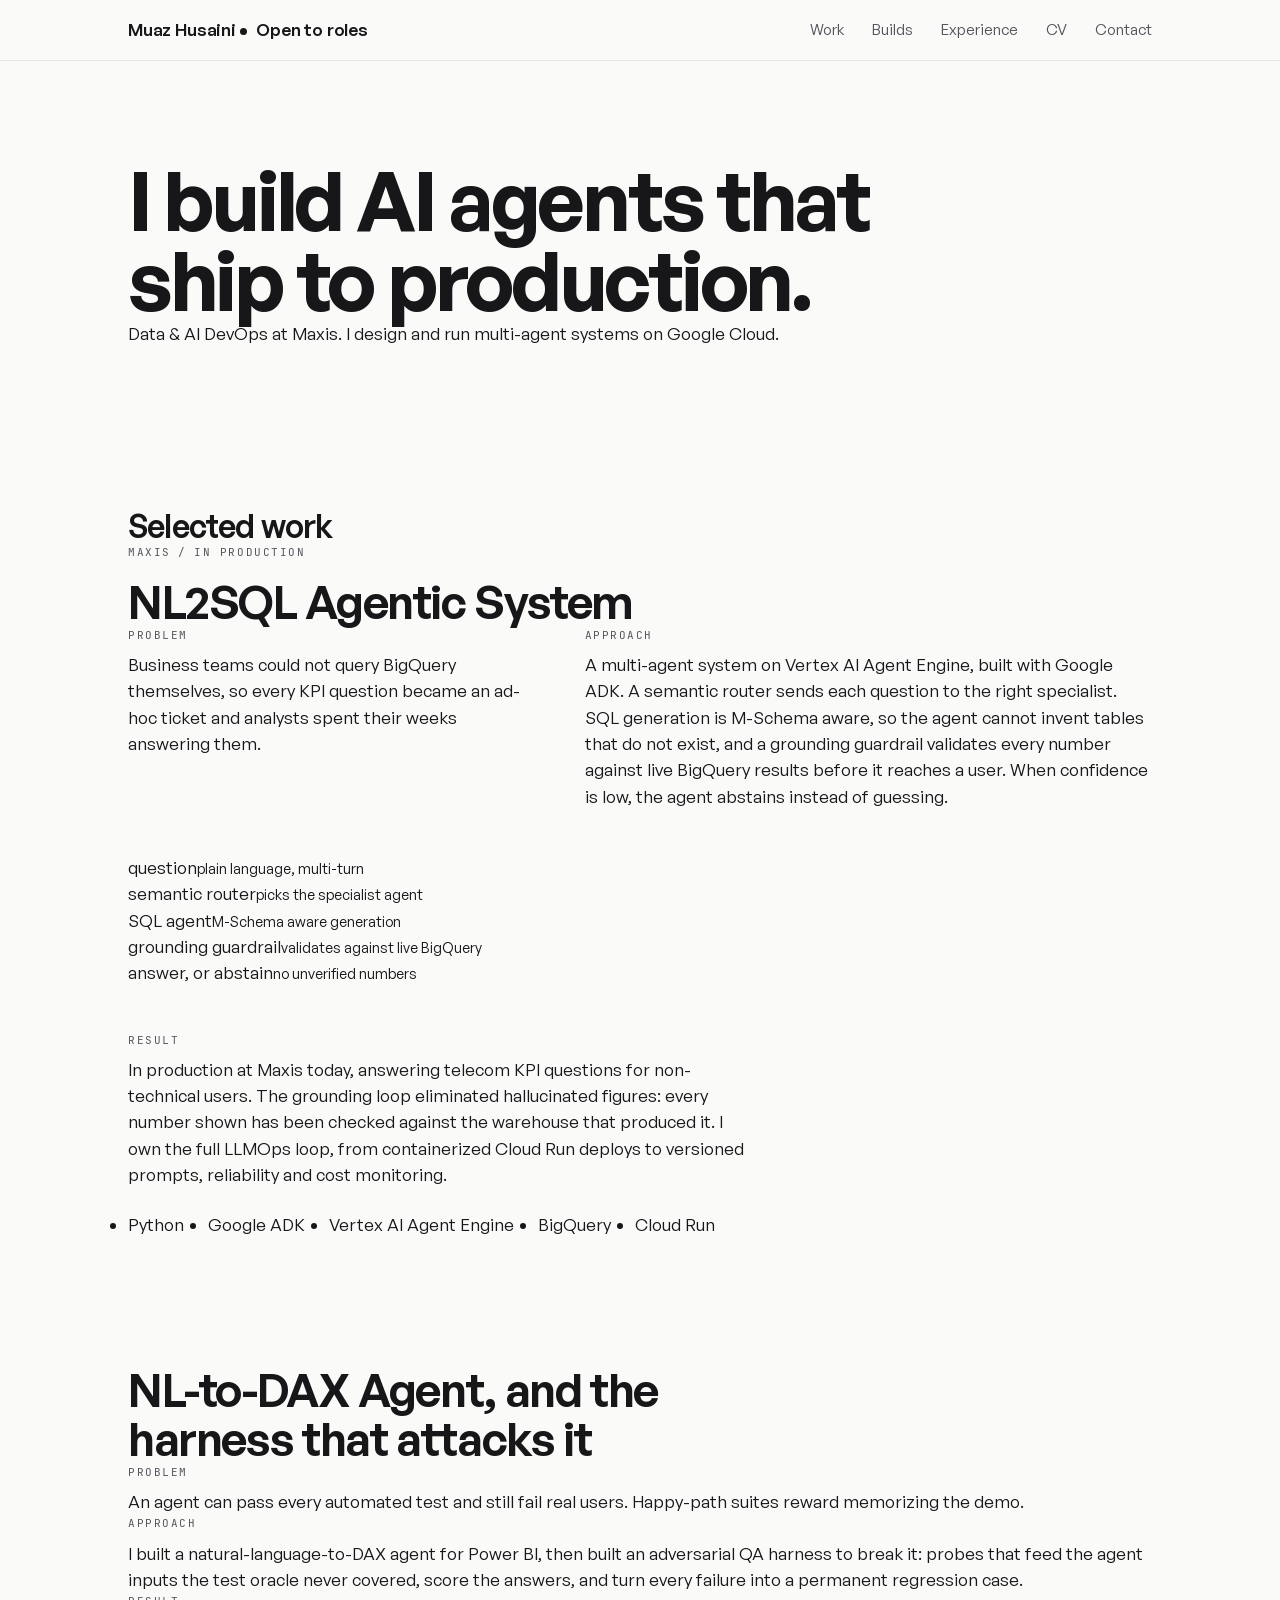
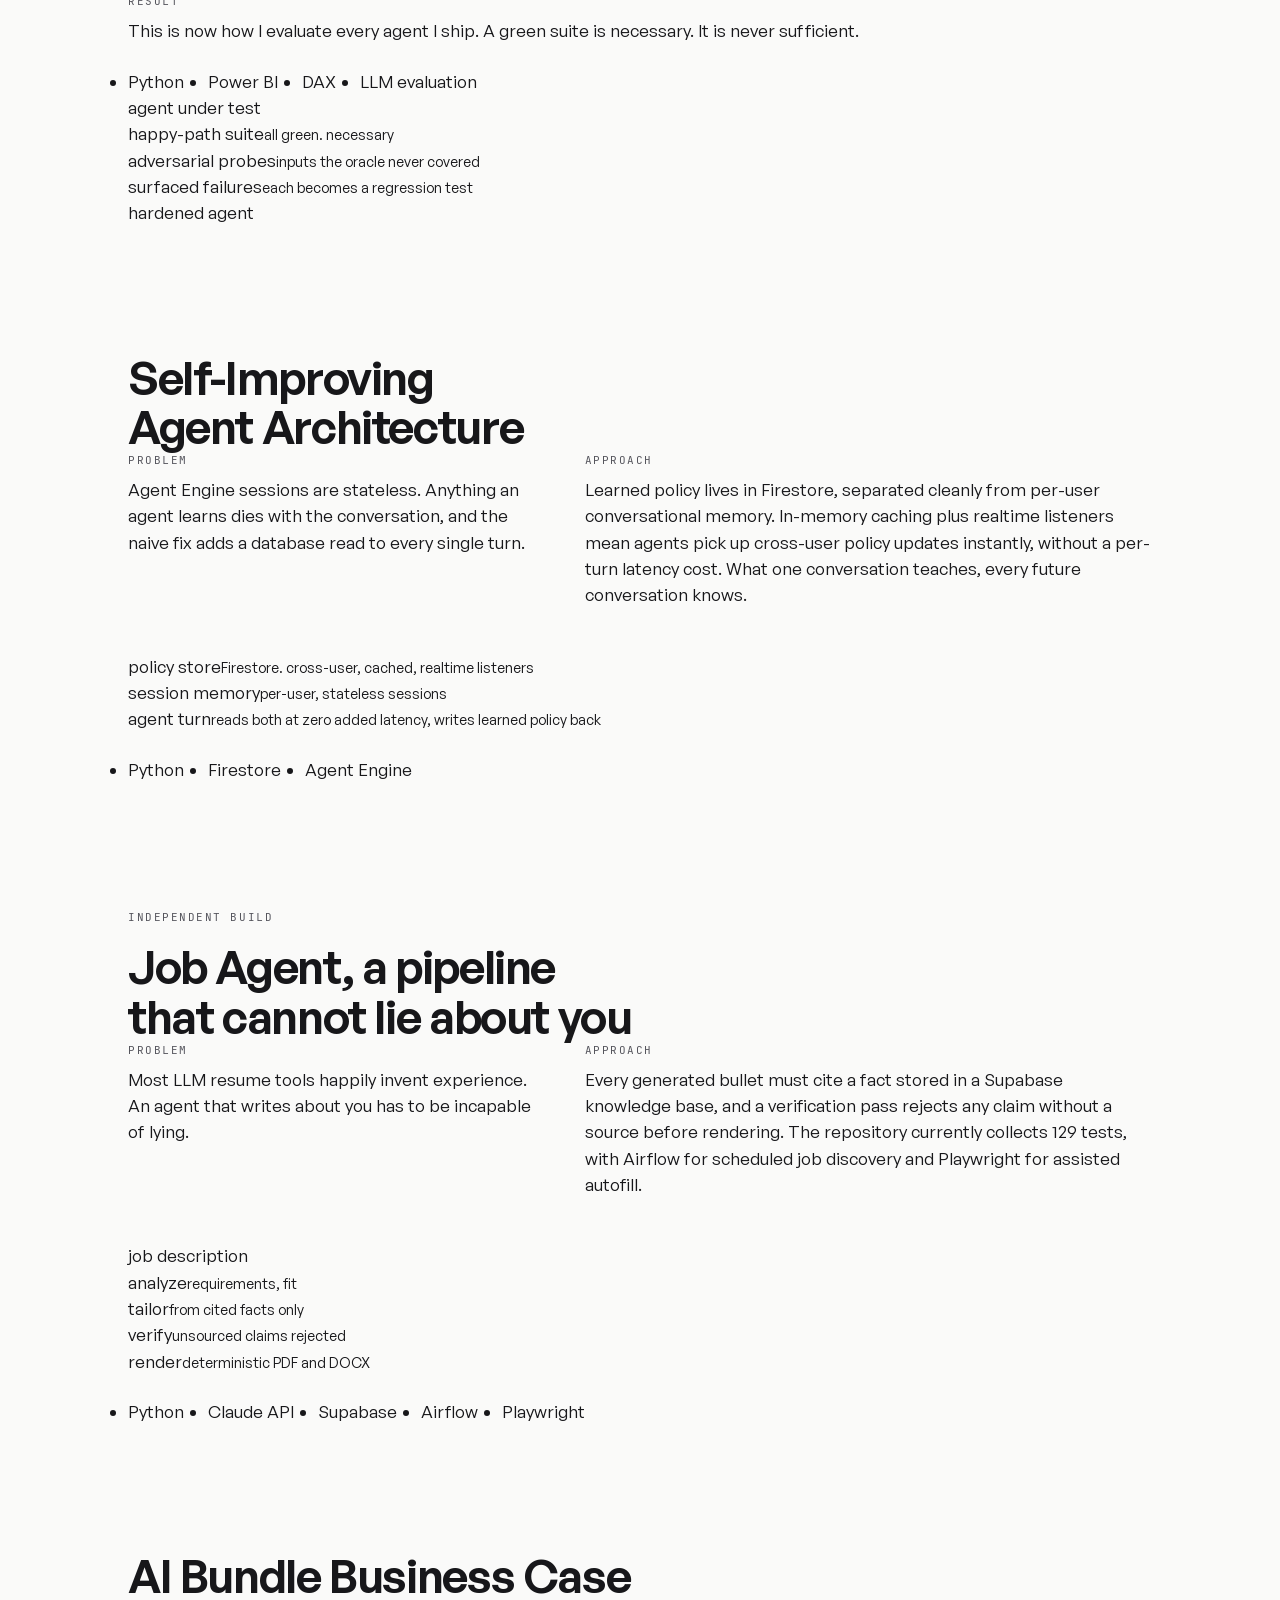
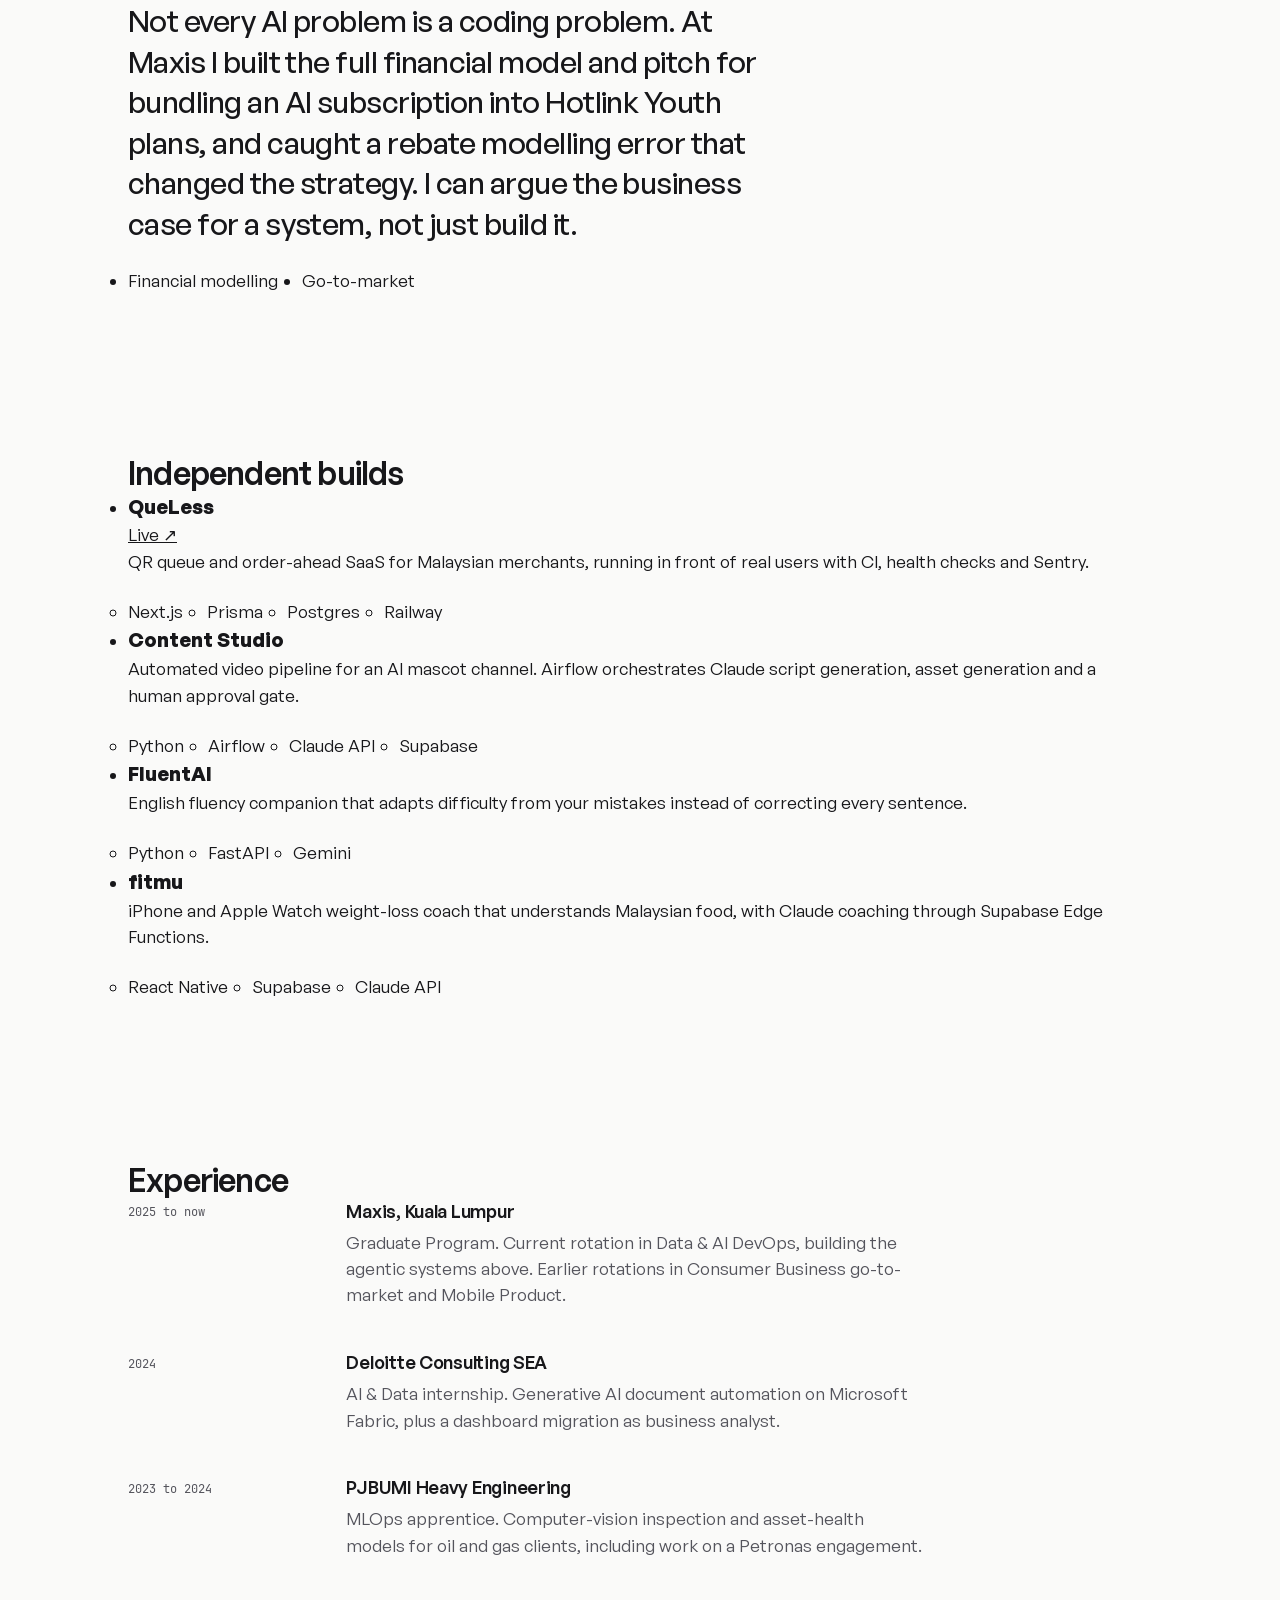
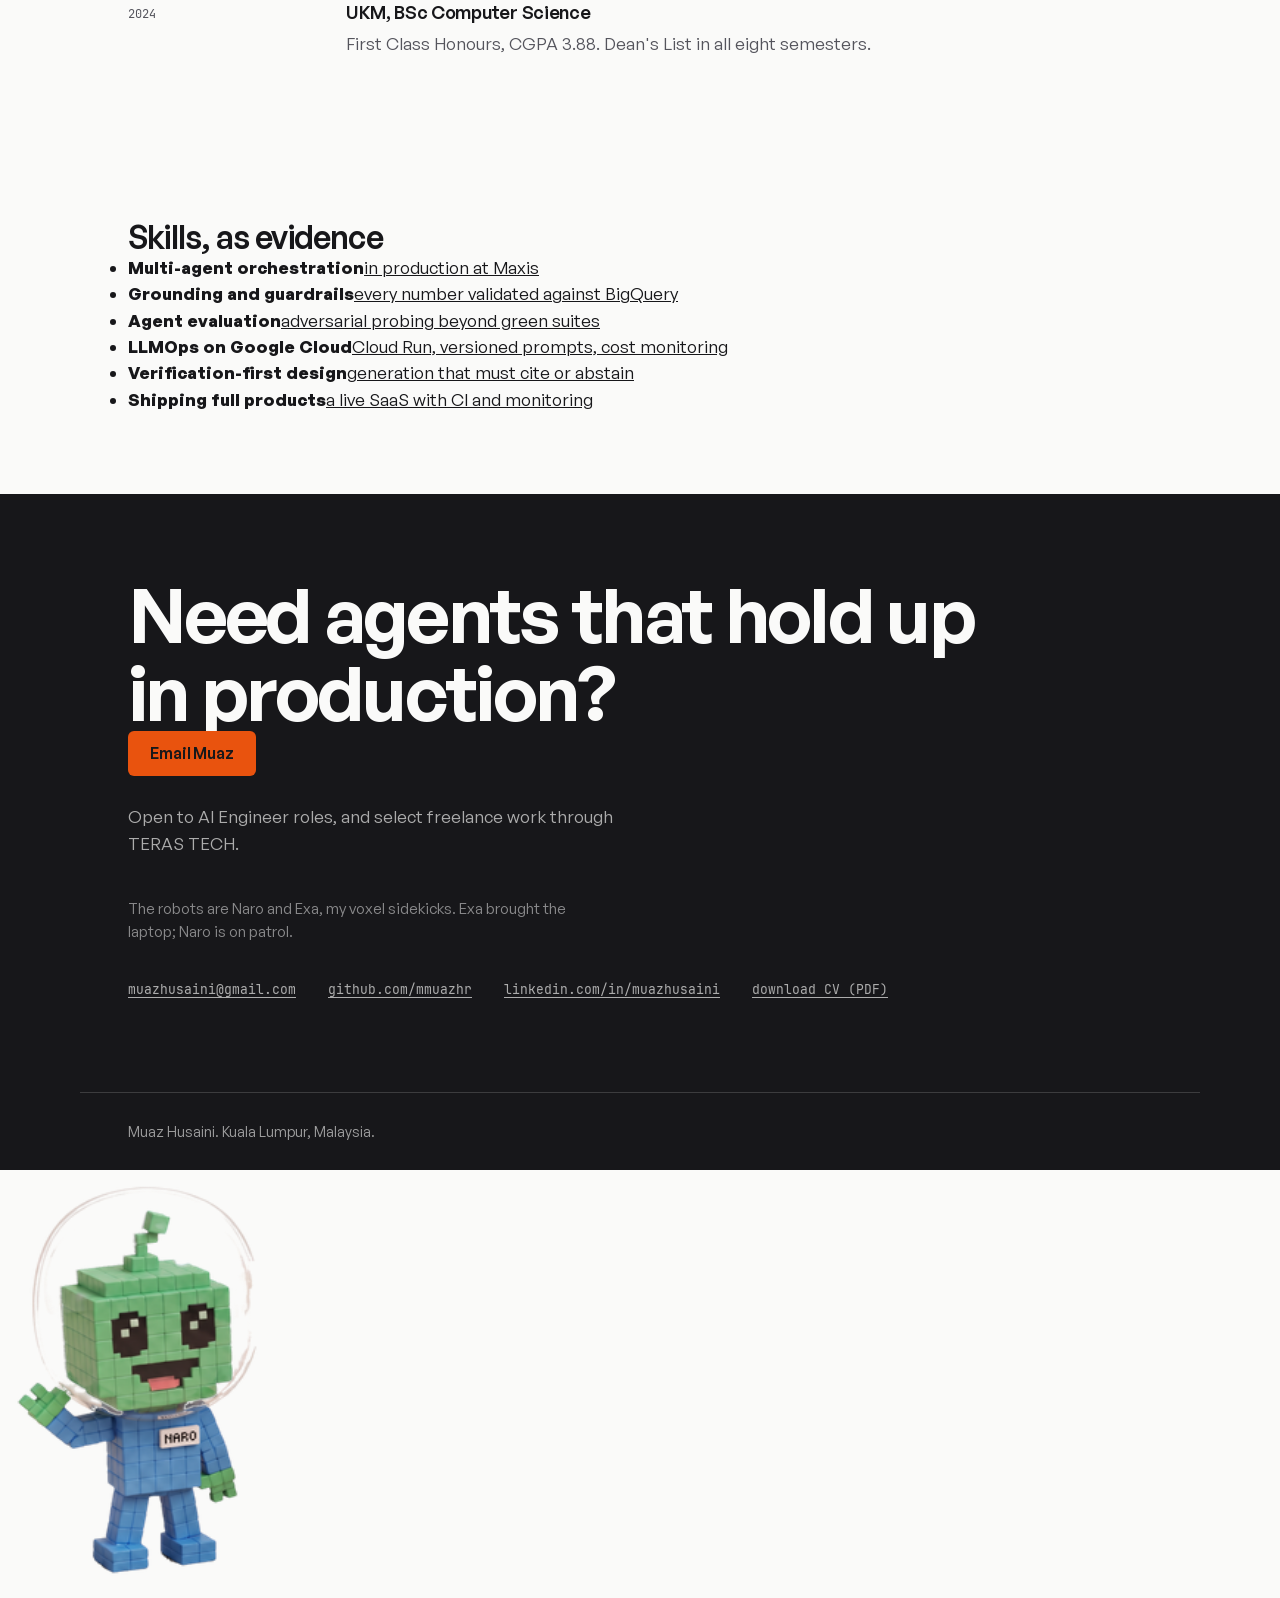
==== commit 76987163: "release: prepare Fable portfolio for production" ====
--- a/index.html
+++ b/index.html
@@ -2,495 +2,273 @@
 <html lang="en">
 <head>
   <meta charset="utf-8">
+  <meta http-equiv="Content-Security-Policy" content="default-src 'self'; img-src 'self' data:; style-src 'self'; font-src 'self'; script-src 'self'; connect-src 'none'; object-src 'none'; base-uri 'none'; form-action 'none'">
   <meta name="viewport" content="width=device-width, initial-scale=1">
   <title>Muaz Husaini, AI Engineer</title>
-  <meta name="description" content="Muaz Husaini builds AI agents that are checked before anyone sees the answer: multi-agent NL2SQL on Vertex AI Agent Engine with grounding guardrails, adversarial evaluation, LLMOps. Data & AI DevOps at Maxis, Kuala Lumpur.">
+  <meta name="description" content="Muaz Husaini builds production AI agents at Maxis: multi-agent NL2SQL on Vertex AI Agent Engine, grounding guardrails, adversarial evaluation. Kuala Lumpur, Malaysia.">
   <meta property="og:title" content="Muaz Husaini, AI Engineer">
-  <meta property="og:description" content="I build AI agents that are checked before anyone sees the answer. Multi-agent systems on Google Cloud, in production at Maxis.">
+  <meta property="og:description" content="I build AI agents that ship to production. Multi-agent systems on Google Cloud at Maxis, Kuala Lumpur.">
   <meta property="og:type" content="website">
   <meta property="og:url" content="https://mmuazhr.github.io/">
-  <meta property="og:image" content="https://mmuazhr.github.io/og-card.png">
+  <meta property="og:image" content="https://mmuazhr.github.io/og-image.png">
   <meta property="og:image:width" content="1200">
   <meta property="og:image:height" content="630">
-  <meta property="og:image:alt" content="Muaz Husaini, AI Engineer — I build AI agents that are checked before anyone sees the answer.">
+  <meta property="og:image:alt" content="Muaz Husaini, AI Engineer: I build AI agents that ship to production.">
   <meta name="twitter:card" content="summary_large_image">
-  <meta name="twitter:title" content="Muaz Husaini, AI Engineer">
-  <meta name="twitter:description" content="I build AI agents that are checked before anyone sees the answer. Multi-agent systems on Google Cloud, in production at Maxis.">
-  <meta name="twitter:image" content="https://mmuazhr.github.io/og-card.png">
   <link rel="canonical" href="https://mmuazhr.github.io/">
   <meta name="theme-color" content="#FAFAF9">
-  <link rel="icon" type="image/png" sizes="32x32" href="favicon-32.png">
-  <link rel="icon" type="image/png" sizes="512x512" href="favicon-512.png">
-  <link rel="apple-touch-icon" sizes="180x180" href="favicon-180.png">
+  <link rel="icon" href="data:image/svg+xml,%3Csvg xmlns='http://www.w3.org/2000/svg' viewBox='0 0 64 64'%3E%3Crect width='64' height='64' rx='14' fill='%2317171A'/%3E%3Ctext x='12' y='45' font-family='Helvetica,Arial,sans-serif' font-weight='700' font-size='34' fill='%23FAFAF9'%3EM%3C/text%3E%3Ccircle cx='47' cy='42' r='5' fill='%23E9530E'/%3E%3C/svg%3E">
   <link rel="preload" href="fonts/GeneralSans-Variable.woff2" as="font" type="font/woff2" crossorigin>
-  <link rel="stylesheet" href="styles.css?v=7">
-  <script>document.documentElement.classList.add("js");</script>
+  <link rel="stylesheet" href="styles.css">
+  <script type="application/ld+json">
+  {
+    "@context": "https://schema.org",
+    "@type": "Person",
+    "name": "Muaz Husaini",
+    "url": "https://mmuazhr.github.io/",
+    "jobTitle": "AI Engineer",
+    "worksFor": { "@type": "Organization", "name": "Maxis" },
+    "email": "mailto:muazhusaini@gmail.com",
+    "address": { "@type": "PostalAddress", "addressLocality": "Kuala Lumpur", "addressCountry": "MY" },
+    "sameAs": ["https://github.com/mmuazhr", "https://linkedin.com/in/muazhusaini"]
+  }
+  </script>
 </head>
 <body>
   <a class="skip" href="#work">Skip to work</a>
 
   <header class="site-head">
     <div class="wrap head-row">
-      <a class="brand" href="#top">Muaz Husaini</a>
+      <p class="brand">Muaz Husaini <span class="avail">Open to roles</span></p>
       <nav aria-label="Sections">
         <a href="#work">Work</a>
         <a href="#builds">Builds</a>
-        <a class="nav-secondary" href="#experience">Experience</a>
-        <a class="nav-secondary" href="#contact">Contact</a>
-        <a class="nav-cv" href="muaz-husaini-cv.pdf">CV<span class="visually-hidden"> (PDF)</span></a>
+        <a href="#experience">Experience</a>
+        <a href="muaz-husaini-cv.pdf">CV</a>
+        <a href="#contact">Contact</a>
       </nav>
     </div>
   </header>
 
-  <main id="top">
-
-    <!-- ============ Hero ============ -->
-    <section class="hero" aria-labelledby="hero-title">
-      <div class="wrap">
-        <p class="eyebrow">AI Engineer<span class="dot" aria-hidden="true"></span>Data &amp; AI DevOps at Maxis<span class="dot" aria-hidden="true"></span>Kuala Lumpur<span class="dot" aria-hidden="true"></span><span class="avail">Open to roles</span></p>
-        <h1 id="hero-title">I build AI agents that are <em>checked</em> before anyone sees the answer<span class="sig">.</span></h1>
-        <p class="lede">Multi-agent systems on Google Cloud, in production at Maxis. Every number the flagship agent shows has been validated against the warehouse that produced it, or it says so and abstains.</p>
-        <div class="hero-foot">
-          <ul class="proof" aria-label="Production figures. Point to or focus a figure to let Naro verify it.">
-            <li><button type="button" class="metric-check" data-crew-target="300+ monthly users"><b>300+</b><span>monthly users of the NL2SQL agent</span><i aria-hidden="true">checked</i></button></li>
-            <li><button type="button" class="metric-check" data-crew-target="4,000+ verified answers"><b>4,000+</b><span>verified answers served</span><i aria-hidden="true">checked</i></button></li>
-            <li><button type="button" class="metric-check" data-crew-target="under 0.5% unverified"><b>&lt;0.5%</b><span>unverified-output rate</span><i aria-hidden="true">checked</i></button></li>
-          </ul>
-          <div class="cta-row">
-            <a class="cta" href="mailto:muazhusaini@gmail.com">Email Muaz</a>
-            <a class="cta-ghost" href="muaz-husaini-cv.pdf">Download CV</a>
-            <a class="cta-ghost" href="https://github.com/mmuazhr" rel="noopener">GitHub</a>
-          </div>
-        </div>
-        <div class="hero-crew" aria-hidden="true">
-          <img class="crew-exa" src="assets/mascots/exa-live.webp" alt="" width="219" height="300">
-          <img class="crew-naro" src="assets/mascots/naro-live.webp" alt="" width="226" height="300">
-          <span class="crew-status">Point at a number. Naro will check it.</span>
-        </div>
-        <p class="crew-live visually-hidden" aria-live="polite"></p>
-      </div>
-    </section>
-
-    <!-- ============ Work ============ -->
-    <section id="work" class="wrap" aria-labelledby="work-title">
-      <div class="sec-head">
-        <h2 id="work-title">Selected work</h2>
-        <p class="sec-note">Three systems, shown three ways: a production request trace, an adversarial evaluation loop and a public anti-fabrication test. Maxis inputs are redacted illustrations; the components and checks are real.</p>
-      </div>
-
-      <!-- 01 NL2SQL -->
-      <article class="cs" id="nl2sql">
-        <header class="cs-head">
-          <p class="cs-meta"><span class="num">01</span>Maxis<span class="dot" aria-hidden="true"></span>In production since 2026</p>
-          <h3>NL2SQL agent for telecom KPIs</h3>
-          <p class="cs-line">Business teams ask BigQuery questions in plain language. A grounding guardrail validates every figure against live results before the answer is shown, or the agent abstains.</p>
-        </header>
-
+  <main>
+    <section class="hero wrap" aria-label="Introduction">
+      <h1>I build AI agents that <br>ship to production<span class="sig">.</span></h1>
+      <p class="hero-sub">Data &amp; AI DevOps at Maxis. I design and run multi-agent systems on Google Cloud.</p>
+    </section>
+
+    <section id="work" class="wrap" tabindex="-1">
+      <h2>Selected work</h2>
+
+      <!-- Case study 1: flagship -->
+      <article class="cs cs-flagship" id="nl2sql">
+        <p class="cs-meta">Maxis&ensp;/&ensp;In production</p>
+        <h3>NL2SQL Agentic System</h3>
         <div class="cs-cols">
           <div>
             <p class="lbl">Problem</p>
-            <p>Business and finance teams could not query BigQuery themselves. Every KPI question became a ticket, and analysts spent their weeks answering them.</p>
-          </div>
-          <div>
-            <p class="lbl">Decision</p>
-            <p>Treat hallucinated numbers as the failure that matters. Split the work across specialist agents, constrain SQL generation to the schema that exists (M-Schema), and put a verification step between the model and the user, with permission to say "I can't answer that".</p>
-          </div>
-        </div>
-
-        <div class="trace" data-trace="nl2sql">
-          <div class="trace-bar">
-            <p class="lbl">Trace a request</p>
-            <fieldset class="scn">
-              <legend class="visually-hidden">Scenario</legend>
-              <label><input type="radio" name="scn-nl2sql" value="a" checked><span>Answerable question</span></label>
-              <label><input type="radio" name="scn-nl2sql" value="b"><span>Question it should refuse</span></label>
-            </fieldset>
-            <div class="trace-ctl">
-              <button type="button" class="tbtn" data-step="-1" aria-label="Previous step">&larr;</button>
-              <button type="button" class="tbtn" data-step="1" aria-label="Next step">&rarr;</button>
-            </div>
-          </div>
-
-          <ol class="stages">
-            <li class="stage" data-state-a="pass" data-state-b="pass">
-              <button type="button" class="stage-btn"><span class="stage-name">Question</span><span class="stage-sub">plain language, multi-turn</span></button>
-              <div class="stage-body">
-                <p data-scn="a">"How did prepaid activations move month on month in the northern region?"</p>
-                <p data-scn="b">"What was churn for the loyalty tier we launched last week?"</p>
-              </div>
-            </li>
-            <li class="stage" data-state-a="pass" data-state-b="pass">
-              <button type="button" class="stage-btn"><span class="stage-name">Semantic router</span><span class="stage-sub">picks the specialist</span></button>
-              <div class="stage-body">
-                <p data-scn="a">Classified as a KPI trend question. Routed to the KPI specialist agent with the conversation so far.</p>
-                <p data-scn="b">Also a KPI question on the surface. Routed the same way. The router is not where this one gets caught.</p>
-              </div>
-            </li>
-            <li class="stage" data-state-a="pass" data-state-b="warn">
-              <button type="button" class="stage-btn"><span class="stage-name">SQL agent</span><span class="stage-sub">M-Schema aware</span></button>
-              <div class="stage-body">
-                <p data-scn="a">Plans the query against the schema it was given: only tables and columns that exist. Generates SQL and runs it.</p>
-                <p data-scn="b">No table or column in M-Schema describes a tier launched last week. The agent cannot invent one, so its confidence in the draft SQL is low.</p>
-              </div>
-            </li>
-            <li class="stage" data-state-a="pass" data-state-b="caught">
-              <button type="button" class="stage-btn"><span class="stage-name">Grounding guardrail</span><span class="stage-sub">validates against live BigQuery</span></button>
-              <div class="stage-body">
-                <p data-scn="a">Every figure in the draft answer is checked against the live query result. They match. The answer is cleared.</p>
-                <p data-scn="b">Low confidence plus figures that cannot be grounded. The guardrail blocks the answer instead of letting a plausible number through.</p>
-              </div>
-            </li>
-            <li class="stage stage-out" data-state-a="pass" data-state-b="abstain">
-              <button type="button" class="stage-btn"><span class="stage-name" data-scn="a">Answer</span><span class="stage-name" data-scn="b">Abstain</span><span class="stage-sub">no unverified numbers</span></button>
-              <div class="stage-body">
-                <p data-scn="a">Narrative, chart and table, with only validated figures. Anomalies are flagged where the numbers move unexpectedly.</p>
-                <p data-scn="b">The user is told what could not be answered and why, and what data would be needed. No guess, no number.</p>
-              </div>
-            </li>
-          </ol>
-          <img class="trace-naro" src="assets/mascots/naro-scout.png" alt="" aria-hidden="true" loading="lazy" width="210" height="320">
+            <p>Business teams could not query BigQuery themselves, so every KPI question became an ad-hoc ticket and analysts spent their weeks answering them.</p>
+          </div>
+          <div>
+            <p class="lbl">Approach</p>
+            <p>A multi-agent system on Vertex AI Agent Engine, built with Google ADK. A semantic router sends each question to the right specialist. SQL generation is M-Schema aware, so the agent cannot invent tables that do not exist, and a grounding guardrail validates every number against live BigQuery results before it reaches a user. When confidence is low, the agent abstains instead of guessing.</p>
+          </div>
+        </div>
+
+        <div class="diagram" role="img" aria-label="Architecture: a user question passes through a semantic router to an M-Schema aware SQL agent, then a grounding guardrail validates results against live BigQuery before answering or abstaining.">
+          <div class="flow">
+            <div class="node"><span>question</span><small>plain language, multi-turn</small></div>
+            <div class="arrow" aria-hidden="true"></div>
+            <div class="node"><span>semantic router</span><small>picks the specialist agent</small></div>
+            <div class="arrow" aria-hidden="true"></div>
+            <div class="node"><span>SQL agent</span><small>M-Schema aware generation</small></div>
+            <div class="arrow" aria-hidden="true"></div>
+            <div class="node key"><span>grounding guardrail</span><small>validates against live BigQuery</small></div>
+            <div class="arrow" aria-hidden="true"></div>
+            <div class="node"><span>answer, or abstain</span><small>no unverified numbers</small></div>
+          </div>
         </div>
 
         <div class="cs-result">
-          <ul class="metrics">
-            <li><b>300+</b><span>monthly users across business and finance</span></li>
-            <li><b>2.4&#8202;x</b><span>growth in questions answered, in one quarter</span></li>
-            <li><b>4,000+</b><span>verified answers served</span></li>
-            <li><b>&lt;0.5%</b><span>unverified-output rate</span></li>
-          </ul>
-          <p>Live at Maxis, answering telecom KPI questions for non-technical users and growing by word of mouth. I own the LLMOps loop end to end: containerised Cloud Run deploys, versioned prompts and agent configs, reliability and cost monitoring.</p>
-        </div>
-
-        <details class="notes">
-          <summary>Engineering notes</summary>
-          <ul>
-            <li><b>Orchestration.</b> Google ADK on Vertex AI Agent Engine. A semantic router dispatches to specialist agents; each specialist owns one class of question.</li>
-            <li><b>SQL generation.</b> M-Schema-aware: the agent sees a compact, typed description of the tables it may use, which removes the most common hallucination (querying a table that does not exist).</li>
-            <li><b>Grounding.</b> The draft answer's figures are validated against the live BigQuery result set before rendering. A mismatch or a low-confidence plan triggers abstention with an explanation.</li>
-            <li><b>Conversation.</b> Multi-turn memory and query planning, so follow-ups ("same thing for postpaid") resolve against the previous question.</li>
-            <li><b>Output.</b> Structured narrative, chart and table for executive use, with anomaly detection on the returned series.</li>
-            <li><b>Operations.</b> Containerised Cloud Run deployment, versioned prompts and agent configs, production reliability and cost monitoring.</li>
-          </ul>
-        </details>
-        <p class="stack" aria-label="Stack"><span>Python</span><span>Google ADK</span><span>Vertex AI Agent Engine</span><span>BigQuery</span><span>Cloud Run</span></p>
-      </article>
-
-      <!-- 02 Harness -->
-      <article class="cs" id="qa-harness">
-        <header class="cs-head">
-          <p class="cs-meta"><span class="num">02</span>Maxis<span class="dot" aria-hidden="true"></span>NL-to-DAX agent for Power BI</p>
-          <h3>The harness that attacks the agent</h3>
-          <p class="cs-line">A green test suite proves an agent can pass its own tests. The harness feeds it inputs the tests never covered and turns every failure into a permanent regression case.</p>
-        </header>
-
+          <p class="lbl">Result</p>
+          <p>In production at Maxis today, answering telecom KPI questions for non-technical users. The grounding loop eliminated hallucinated figures: every number shown has been checked against the warehouse that produced it. I own the full LLMOps loop, from containerized Cloud Run deploys to versioned prompts, reliability and cost monitoring.</p>
+        </div>
+        <ul class="stack" aria-label="Stack"><li>Python</li><li>Google ADK</li><li>Vertex AI Agent Engine</li><li>BigQuery</li><li>Cloud Run</li></ul>
+      </article>
+
+      <!-- Case study 2: split, diagram right -->
+      <article class="cs cs-split" id="qa-harness">
+        <div class="cs-text">
+          <h3>NL-to-DAX Agent, and the harness that attacks it</h3>
+          <p class="lbl">Problem</p>
+          <p>An agent can pass every automated test and still fail real users. Happy-path suites reward memorizing the demo.</p>
+          <p class="lbl">Approach</p>
+          <p>I built a natural-language-to-DAX agent for Power BI, then built an adversarial QA harness to break it: probes that feed the agent inputs the test oracle never covered, score the answers, and turn every failure into a permanent regression case.</p>
+          <p class="lbl">Result</p>
+          <p>This is now how I evaluate every agent I ship. A green suite is necessary. It is never sufficient.</p>
+          <ul class="stack" aria-label="Stack"><li>Python</li><li>Power BI</li><li>DAX</li><li>LLM evaluation</li></ul>
+        </div>
+        <div class="diagram diagram-v" role="img" aria-label="Evaluation flow: the agent under test passes the happy-path suite, then adversarial probes with uncovered inputs surface failures, each becoming a regression test for a hardened agent.">
+          <div class="flow">
+            <div class="node"><span>agent under test</span></div>
+            <div class="arrow" aria-hidden="true"></div>
+            <div class="node"><span>happy-path suite</span><small>all green. necessary</small></div>
+            <div class="arrow" aria-hidden="true"></div>
+            <div class="node strong"><span>adversarial probes</span><small>inputs the oracle never covered</small></div>
+            <div class="arrow" aria-hidden="true"></div>
+            <div class="node"><span>surfaced failures</span><small>each becomes a regression test</small></div>
+            <div class="arrow" aria-hidden="true"></div>
+            <div class="node"><span>hardened agent</span></div>
+          </div>
+        </div>
+      </article>
+
+      <!-- Case study 3: merge diagram -->
+      <article class="cs" id="self-improving">
+        <h3>Self-Improving Agent Architecture</h3>
         <div class="cs-cols">
           <div>
             <p class="lbl">Problem</p>
-            <p>An agent can pass every automated test and still fail real users. Happy-path suites reward memorising the demo.</p>
-          </div>
-          <div>
-            <p class="lbl">Decision</p>
-            <p>Treat evaluation as an adversary, not a checklist. Build a second system whose only job is to break the first, and make each break permanent.</p>
-          </div>
-        </div>
-
-        <div class="trace" data-trace="harness">
-          <div class="trace-bar">
-            <p class="lbl">Trace a test run</p>
-            <fieldset class="scn">
-              <legend class="visually-hidden">Scenario</legend>
-              <label><input type="radio" name="scn-harness" value="a"><span>Happy-path suite</span></label>
-              <label><input type="radio" name="scn-harness" value="b" checked><span>Adversarial probe</span></label>
-            </fieldset>
-            <div class="trace-ctl">
-              <button type="button" class="tbtn" data-step="-1" aria-label="Previous step">&larr;</button>
-              <button type="button" class="tbtn" data-step="1" aria-label="Next step">&rarr;</button>
-            </div>
-          </div>
-
-          <ol class="stages">
-            <li class="stage" data-state-a="pass" data-state-b="pass">
-              <button type="button" class="stage-btn"><span class="stage-name">Agent under test</span><span class="stage-sub">NL question in, DAX out</span></button>
-              <div class="stage-body">
-                <p data-scn="a">"Total revenue by product line for last quarter." A question shaped exactly like the examples it was built on.</p>
-                <p data-scn="b">A question the oracle never covered: an ambiguous time range, a measure that exists under two names, a filter phrased as a negation.</p>
-              </div>
-            </li>
-            <li class="stage" data-state-a="pass" data-state-b="pass">
-              <button type="button" class="stage-btn"><span class="stage-name">Happy-path suite</span><span class="stage-sub">necessary, not sufficient</span></button>
-              <div class="stage-body">
-                <p data-scn="a">All green. The generated DAX matches the expected measure and filter. This is where most evaluation stops.</p>
-                <p data-scn="b">Still all green. The suite does not contain this input, so it has nothing to say about it.</p>
-              </div>
-            </li>
-            <li class="stage" data-state-a="skip" data-state-b="caught">
-              <button type="button" class="stage-btn"><span class="stage-name">Adversarial probe</span><span class="stage-sub">inputs the oracle never saw</span></button>
-              <div class="stage-body">
-                <p data-scn="a">Not reached. A happy-path run ends at the suite, which is the problem.</p>
-                <p data-scn="b">The probe scores the answer independently. The DAX filtered the wrong measure and silently returned a number. Failure recorded.</p>
-              </div>
-            </li>
-            <li class="stage" data-state-a="skip" data-state-b="pass">
-              <button type="button" class="stage-btn"><span class="stage-name">Regression case</span><span class="stage-sub">the failure becomes permanent</span></button>
-              <div class="stage-body">
-                <p data-scn="a">Nothing new is learned.</p>
-                <p data-scn="b">The failing input, the wrong output and the expected behaviour are stored as a test. From now on the suite covers it.</p>
-              </div>
-            </li>
-            <li class="stage stage-out" data-state-a="warn" data-state-b="pass">
-              <button type="button" class="stage-btn"><span class="stage-name">Agent</span><span class="stage-sub" data-scn="a">unchanged</span><span class="stage-sub" data-scn="b">hardened</span></button>
-              <div class="stage-body">
-                <p data-scn="a">Ships with the same blind spot it had before. Green, and no safer.</p>
-                <p data-scn="b">Fixed against this class of input, and the fix cannot quietly regress. The same class of bug has not recurred since.</p>
-              </div>
-            </li>
-          </ol>
-          <img class="trace-naro" src="assets/mascots/naro-scout.png" alt="" aria-hidden="true" loading="lazy" width="210" height="320">
-        </div>
-
-        <div class="cs-result">
-          <ul class="metrics metrics-solo">
-            <li><b>23</b><span>failures the green suite missed, each now a permanent regression case</span></li>
-          </ul>
-          <p>This is now how I evaluate every agent I ship. A green suite is necessary. It is never sufficient.</p>
-        </div>
-
-        <details class="notes">
-          <summary>Engineering notes</summary>
-          <ul>
-            <li><b>Agent.</b> Natural language to DAX for Power BI semantic models: measure resolution, filter construction, time intelligence.</li>
-            <li><b>Probes.</b> Generated from the classes of input the oracle did not contain: ambiguous ranges, synonyms for measures, negated filters, questions that should be refused.</li>
-            <li><b>Scoring.</b> Each answer is scored independently of the suite, so a probe can fail an output the suite would have called correct.</li>
-            <li><b>Loop.</b> Every surfaced failure is written back as a regression case. The suite only grows; nothing is deleted when it goes green.</li>
-          </ul>
-        </details>
-        <p class="stack" aria-label="Stack"><span>Python</span><span>Power BI</span><span>DAX</span><span>LLM evaluation</span></p>
-      </article>
-
-      <!-- 03 Job Agent -->
+            <p>Agent Engine sessions are stateless. Anything an agent learns dies with the conversation, and the naive fix adds a database read to every single turn.</p>
+          </div>
+          <div>
+            <p class="lbl">Approach</p>
+            <p>Learned policy lives in Firestore, separated cleanly from per-user conversational memory. In-memory caching plus realtime listeners mean agents pick up cross-user policy updates instantly, without a per-turn latency cost. What one conversation teaches, every future conversation knows.</p>
+          </div>
+        </div>
+        <div class="diagram diagram-merge" role="img" aria-label="Architecture: a cross-user policy store in Firestore with caching and realtime listeners, and per-user session memory, both feed each agent turn; the agent writes what it learns back to the policy store.">
+          <div class="node strong m-src1"><span>policy store</span><small>Firestore. cross-user, cached, realtime listeners</small></div>
+          <div class="arrow m-a1" aria-hidden="true"></div>
+          <div class="node m-src2"><span>session memory</span><small>per-user, stateless sessions</small></div>
+          <div class="arrow m-a2" aria-hidden="true"></div>
+          <div class="node m-target"><span>agent turn</span><small>reads both at zero added latency, writes learned policy back</small></div>
+        </div>
+        <ul class="stack" aria-label="Stack"><li>Python</li><li>Firestore</li><li>Agent Engine</li></ul>
+      </article>
+
+      <!-- Case study 4: Job Agent -->
       <article class="cs" id="job-agent">
-        <header class="cs-head">
-          <p class="cs-meta"><span class="num">03</span>Independent build</p>
-          <h3>Job Agent, a pipeline that cannot lie about you</h3>
-          <p class="cs-line">Most LLM résumé tools happily invent experience. Here every generated claim must cite a stored fact, and anything unsourced is rejected before it can be rendered.</p>
-        </header>
-
+        <p class="cs-meta">Independent build</p>
+        <h3>Job Agent, a pipeline that cannot lie about you</h3>
         <div class="cs-cols">
           <div>
             <p class="lbl">Problem</p>
-            <p>An agent that writes about you has to be incapable of lying. "Usually accurate" is not a property you can put on a job application.</p>
-          </div>
-          <div>
-            <p class="lbl">Decision</p>
-            <p>Make citation a hard gate, not a prompt instruction. Generation may only draw on facts in a knowledge base, and a separate verification pass rejects any claim it cannot trace to one.</p>
-          </div>
-        </div>
-
-        <figure class="verifier-artifact">
-          <figcaption class="artifact-head">
-            <span class="lbl">Public test fixture · test_verifier.py</span>
-            <a href="https://github.com/mmuazhr/job-agent/blob/main/tests/test_verifier.py" rel="noopener">View source&nbsp;&#8599;</a>
-          </figcaption>
-          <div class="artifact-flow">
-            <div class="artifact-cell">
-              <span class="artifact-kicker">01 · Stored fact</span>
-              <p>Built ETL pipelines processing 2M+ daily events.</p>
-              <code>fact_id: achievement_01</code>
-            </div>
-            <div class="artifact-cell artifact-risk">
-              <span class="artifact-kicker">02 · Generated claim</span>
-              <p>Led a team of 500 engineers and increased revenue by $50M.</p>
-              <code>cites: achievement_01</code>
-            </div>
-            <div class="artifact-cell artifact-verdict">
-              <span class="artifact-kicker">03 · Independent verifier</span>
-              <strong>Rejected</strong>
-              <p>CTO role and $50M revenue are not supported by the cited fact.</p>
-            </div>
-          </div>
-          <p class="artifact-note">Exact public regression-test content, with the generated UUID shortened for display. The test asserts that the violation is caught.</p>
-        </figure>
-
-        <div class="cs-result">
-          <ul class="metrics">
-            <li><b>129</b><span>automated tests collected across 25 test files</span></li>
-            <li><b>6&#8202;x</b><span>faster tailored-application drafting</span></li>
-            <li><b>0</b><span>fabricated claims shipped since the gate landed</span></li>
-          </ul>
-          <p>From roughly three hours per tailored application to under thirty minutes, with every claim traceable to a stored fact.</p>
-        </div>
-
-        <details class="notes">
-          <summary>Engineering notes</summary>
-          <ul>
-            <li><b>Knowledge base.</b> Facts about my experience live in Supabase with stable IDs. Generation prompts receive facts, not free text about me.</li>
-            <li><b>Verification.</b> A separate pass resolves every citation and compares the claim to the fact. Unresolvable or contradicted claims are rejected; the draft is regenerated without them.</li>
-            <li><b>Rendering.</b> Deterministic templates to PDF and DOCX, so a verified draft cannot change on the way out.</li>
-            <li><b>Orchestration.</b> Airflow for scheduled job discovery, Playwright for assisted autofill, 129 automated tests collected across 25 test files.</li>
-          </ul>
-        </details>
-        <p class="stack" aria-label="Stack"><span>Python</span><span>Claude API</span><span>Supabase</span><span>Airflow</span><span>Playwright</span><a href="https://github.com/mmuazhr/job-agent" rel="noopener">Code&nbsp;&#8599;</a></p>
-      </article>
-
-      <!-- 04 Self-improving -->
-      <article class="cs cs-compact" id="self-improving">
-        <header class="cs-head">
-          <p class="cs-meta"><span class="num">04</span>Maxis<span class="dot" aria-hidden="true"></span>Agent Engine</p>
-          <h3>Agents that remember what they learned</h3>
-          <p class="cs-line">Agent Engine sessions are stateless, so anything an agent learns dies with the conversation. The naive fix adds a database read to every turn.</p>
-        </header>
-        <div class="cs-cols">
-          <div>
-            <p class="lbl">Decision</p>
-            <p>Separate learned policy from conversational memory. Policy lives in Firestore, cached in memory and updated through realtime listeners, so every agent picks up cross-user updates instantly without a per-turn read. What one conversation teaches, every future conversation knows.</p>
-          </div>
-          <div class="merge" role="img" aria-label="Architecture: a cross-user policy store in Firestore and per-user session memory both feed each agent turn; the agent writes what it learns back to the policy store.">
-            <div class="mnode strong"><span>policy store</span><small>Firestore, cross-user, cached, realtime listeners</small></div>
-            <div class="mnode"><span>session memory</span><small>per-user, stateless sessions</small></div>
-            <div class="mjoin" aria-hidden="true"></div>
-            <div class="mnode target"><span>agent turn</span><small>reads both at zero added latency, writes learned policy back</small></div>
-          </div>
-        </div>
-        <div class="cs-result">
-          <ul class="metrics">
-            <li><b>31%</b><span>repeat-question deflection, quarter over quarter</span></li>
-            <li><b>0&#8202;ms</b><span>added per-turn latency</span></li>
-          </ul>
-          <p>A policy change that once needed a redeploy now reaches every agent in seconds.</p>
-        </div>
-        <p class="stack" aria-label="Stack"><span>Python</span><span>Firestore</span><span>Agent Engine</span></p>
-      </article>
-
-      <!-- 05 Business case -->
+            <p>Most LLM resume tools happily invent experience. An agent that writes about you has to be incapable of lying.</p>
+          </div>
+          <div>
+            <p class="lbl">Approach</p>
+            <p>Every generated bullet must cite a fact stored in a Supabase knowledge base, and a verification pass rejects any claim without a source before rendering. The repository currently collects 129 tests, with Airflow for scheduled job discovery and Playwright for assisted autofill.</p>
+          </div>
+        </div>
+        <div class="diagram" role="img" aria-label="Pipeline: a job description is analyzed, the application is tailored from cited facts, a verification step rejects unsourced claims, then the deterministic renderer produces PDF and DOCX.">
+          <div class="flow">
+            <div class="node"><span>job description</span></div>
+            <div class="arrow" aria-hidden="true"></div>
+            <div class="node"><span>analyze</span><small>requirements, fit</small></div>
+            <div class="arrow" aria-hidden="true"></div>
+            <div class="node"><span>tailor</span><small>from cited facts only</small></div>
+            <div class="arrow" aria-hidden="true"></div>
+            <div class="node strong"><span>verify</span><small>unsourced claims rejected</small></div>
+            <div class="arrow" aria-hidden="true"></div>
+            <div class="node"><span>render</span><small>deterministic PDF and DOCX</small></div>
+          </div>
+        </div>
+        <ul class="stack" aria-label="Stack"><li>Python</li><li>Claude API</li><li>Supabase</li><li>Airflow</li><li>Playwright</li></ul>
+      </article>
+
+      <!-- Case study 5: business case, text only -->
       <article class="cs cs-quiet" id="bundle">
-        <p class="cs-meta"><span class="num">05</span>Maxis<span class="dot" aria-hidden="true"></span>Consumer Business</p>
-        <p class="cs-narrow">Not every AI problem is a coding problem. I built the financial model and the pitch for bundling an AI subscription into Hotlink Youth plans, and caught a rebate modelling error that changed the strategy. I can argue the business case for a system, not just build it.</p>
-        <p class="stack" aria-label="Stack"><span>Financial modelling</span><span>Go-to-market</span></p>
-        <img class="gutter-mascot gm-right" src="assets/mascots/exa-sit.png" alt="" aria-hidden="true" loading="lazy" width="226" height="320">
-      </article>
-    </section>
-
-    <!-- ============ Builds ============ -->
-    <section id="builds" class="wrap" aria-labelledby="builds-title">
-      <div class="sec-head">
-        <h2 id="builds-title">Independent builds</h2>
-        <p class="sec-note">Products I run outside work, from a live merchant workflow to a human-gated media pipeline.</p>
-      </div>
-      <article class="build-feature">
-        <div class="build-copy">
-          <p class="cs-meta">Live product<span class="dot" aria-hidden="true"></span>Malaysian merchants</p>
-          <h3>QueLess</h3>
-          <p class="build-lede">A customer scans once, orders from the stall and follows the queue without installing an app. Merchants manage payments, capacity and fulfilment from one dashboard.</p>
-          <ul class="build-proof">
-            <li><span>Customer</span><p>Menu, cart, DuitNow QR payment and live order status in one mobile flow.</p></li>
-            <li><span>Merchant</span><p>Orders move from confirmation to accepted, preparing, ready and completed.</p></li>
-            <li><span>Operations</span><p>CI, health checks, Sentry and a Railway production deployment.</p></li>
-          </ul>
-          <p class="stack"><span>Next.js</span><span>Prisma</span><span>Postgres</span><span>Railway</span><a href="https://queless-production.up.railway.app" rel="noopener">Live&nbsp;&#8599;</a><a href="https://github.com/mmuazhr/smart-queue-saas" rel="noopener">Code&nbsp;&#8599;</a></p>
-        </div>
-        <figure class="product-media">
-          <div class="phone-frame">
-            <video controls playsinline preload="none" poster="assets/work/queless-checkout-poster.jpg" width="390" height="844" aria-label="QueLess customer ordering demo">
-              <source src="assets/work/queless-checkout.mp4" type="video/mp4">
-              Your browser does not support embedded video. <a href="assets/work/queless-checkout.mp4">Open the QueLess demo</a>.
-            </video>
-          </div>
-          <figcaption><span>Real product recording</span> Demo menu data · 32 seconds · no app install</figcaption>
-        </figure>
-      </article>
-
-      <div class="build-grid">
-        <article class="build-card build-card-media">
-          <figure class="mini-media">
-            <video controls playsinline preload="none" poster="assets/work/content-studio-poster.jpg" width="360" height="640" aria-label="Short output from the Content Studio pipeline">
-              <source src="assets/work/content-studio-episode.mp4" type="video/mp4">
-              Your browser does not support embedded video. <a href="assets/work/content-studio-episode.mp4">Open the Content Studio sample</a>.
-            </video>
-          </figure>
-          <div>
-            <p class="cs-meta">Pipeline output<span class="dot" aria-hidden="true"></span>9-second excerpt</p>
-            <h3>Content Studio</h3>
-            <p>Airflow turns a topic into a schema-validated script, generated assets and a final episode. The dashboard keeps a human approval gate between generation and publishing.</p>
-            <p class="media-why">The clip is the pipeline's output; the important product decision is that it still cannot publish itself.</p>
-            <p class="stack"><span>Python</span><span>Airflow</span><span>Claude API</span><span>Supabase</span><a href="https://github.com/mmuazhr/content-studio" rel="noopener">Code&nbsp;&#8599;</a></p>
-          </div>
-        </article>
-        <article class="build-card">
-          <p class="cs-meta">Adaptive learning</p>
-          <h3>FluentAI</h3>
-          <p>English fluency companion that adapts difficulty from your mistakes instead of interrupting every sentence with corrections.</p>
-          <p class="stack"><span>Python</span><span>FastAPI</span><span>Gemini</span><a href="https://github.com/mmuazhr/fluent-ai" rel="noopener">Code&nbsp;&#8599;</a></p>
-        </article>
-        <article class="build-card">
-          <p class="cs-meta">iPhone + Apple Watch</p>
-          <h3>fitmu</h3>
-          <p>A weight-loss coach built around Malaysian food and habits, with Claude coaching through Supabase Edge Functions.</p>
-          <p class="stack"><span>React Native</span><span>Supabase</span><span>Claude API</span><a href="https://github.com/mmuazhr/fitmu" rel="noopener">Code&nbsp;&#8599;</a></p>
-        </article>
-      </div>
-    </section>
-
-    <!-- ============ Experience ============ -->
-    <section id="experience" class="wrap" aria-labelledby="exp-title">
-      <div class="sec-head">
-        <h2 id="exp-title">Experience</h2>
-        <p class="sec-note">Graduated December 2024. Three rotations at Maxis since, the current one building the systems above.</p>
-      </div>
-      <ol class="timeline">
-        <li>
-          <p class="when">Jan 2026 to now</p>
-          <div>
-            <h3>Maxis, Data &amp; AI DevOps</h3>
-            <p>Graduate Program, current rotation. Designed and shipped the NL2SQL agent, the evaluation harness and the policy store. Own the LLMOps loop.</p>
-          </div>
-        </li>
-        <li>
-          <p class="when">Jan to Dec 2025</p>
-          <div>
-            <h3>Maxis, Consumer Business</h3>
-            <p>Two rotations: Mobile Product (pricing, subsidy and ROI modelling for device ownership) and Go-to-Market (campaign strategy and execution, rebate-assignment automation for new plans).</p>
-          </div>
-        </li>
-        <li>
-          <p class="when">May to Aug 2024</p>
-          <div>
-            <h3>Deloitte Consulting SEA, AI &amp; Data</h3>
-            <p>Generative AI document automation on Microsoft Fabric (summarisation, PII identification, contract review), plus a dashboard migration as business analyst.</p>
-          </div>
-        </li>
-        <li>
-          <p class="when">Aug 2023 to Feb 2024</p>
-          <div>
-            <h3>PJBUMI Heavy Engineering, MLOps</h3>
-            <p>Computer-vision inspection and asset-health models for oil and gas clients, including a Petronas engagement.</p>
-          </div>
-        </li>
-        <li>
-          <p class="when">Dec 2024</p>
+        <h3>AI Bundle Business Case</h3>
+        <p class="cs-narrow">Not every AI problem is a coding problem. At Maxis I built the full financial model and pitch for bundling an AI subscription into Hotlink Youth plans, and caught a rebate modelling error that changed the strategy. I can argue the business case for a system, not just build it.</p>
+        <ul class="stack" aria-label="Stack"><li>Financial modelling</li><li>Go-to-market</li></ul>
+      </article>
+    </section>
+
+    <section id="builds" class="wrap">
+      <h2>Independent builds</h2>
+      <ul class="ledger">
+        <li>
+          <div class="ledger-head"><h3>QueLess</h3><a class="live-link" href="https://queless-production.up.railway.app" rel="noopener">Live&nbsp;&#8599;</a></div>
+          <p>QR queue and order-ahead SaaS for Malaysian merchants, running in front of real users with CI, health checks and Sentry.</p>
+          <ul class="stack"><li>Next.js</li><li>Prisma</li><li>Postgres</li><li>Railway</li></ul>
+        </li>
+        <li>
+          <div class="ledger-head"><h3>Content Studio</h3></div>
+          <p>Automated video pipeline for an AI mascot channel. Airflow orchestrates Claude script generation, asset generation and a human approval gate.</p>
+          <ul class="stack"><li>Python</li><li>Airflow</li><li>Claude API</li><li>Supabase</li></ul>
+        </li>
+        <li>
+          <div class="ledger-head"><h3>FluentAI</h3></div>
+          <p>English fluency companion that adapts difficulty from your mistakes instead of correcting every sentence.</p>
+          <ul class="stack"><li>Python</li><li>FastAPI</li><li>Gemini</li></ul>
+        </li>
+        <li>
+          <div class="ledger-head"><h3>fitmu</h3></div>
+          <p>iPhone and Apple Watch weight-loss coach that understands Malaysian food, with Claude coaching through Supabase Edge Functions.</p>
+          <ul class="stack"><li>React Native</li><li>Supabase</li><li>Claude API</li></ul>
+        </li>
+      </ul>
+    </section>
+
+    <section id="experience" class="wrap">
+      <h2>Experience</h2>
+      <ul class="timeline">
+        <li>
+          <p class="when">2025 to now</p>
+          <div>
+            <h3>Maxis, Kuala Lumpur</h3>
+            <p>Graduate Program. Current rotation in Data &amp; AI DevOps, building the agentic systems above. Earlier rotations in Consumer Business go-to-market and Mobile Product.</p>
+          </div>
+        </li>
+        <li>
+          <p class="when">2024</p>
+          <div>
+            <h3>Deloitte Consulting SEA</h3>
+            <p>AI &amp; Data internship. Generative AI document automation on Microsoft Fabric, plus a dashboard migration as business analyst.</p>
+          </div>
+        </li>
+        <li>
+          <p class="when">2023 to 2024</p>
+          <div>
+            <h3>PJBUMI Heavy Engineering</h3>
+            <p>MLOps apprentice. Computer-vision inspection and asset-health models for oil and gas clients, including work on a Petronas engagement.</p>
+          </div>
+        </li>
+        <li>
+          <p class="when">2024</p>
           <div>
             <h3>UKM, BSc Computer Science</h3>
             <p>First Class Honours, CGPA 3.88. Dean's List in all eight semesters.</p>
           </div>
         </li>
-      </ol>
-    </section>
-
-    <!-- ============ Contact ============ -->
-    <section id="contact" class="dark" aria-labelledby="contact-title">
-      <img class="exa" src="exa.png" alt="" aria-hidden="true" loading="lazy" width="219" height="300">
+      </ul>
+    </section>
+
+    <section id="skills" class="wrap">
+      <h2>Skills, as evidence</h2>
+      <ul class="proofs">
+        <li><strong>Multi-agent orchestration</strong><a href="#nl2sql">in production at Maxis</a></li>
+        <li><strong>Grounding and guardrails</strong><a href="#nl2sql">every number validated against BigQuery</a></li>
+        <li><strong>Agent evaluation</strong><a href="#qa-harness">adversarial probing beyond green suites</a></li>
+        <li><strong>LLMOps on Google Cloud</strong><a href="#nl2sql">Cloud Run, versioned prompts, cost monitoring</a></li>
+        <li><strong>Verification-first design</strong><a href="#job-agent">generation that must cite or abstain</a></li>
+        <li><strong>Shipping full products</strong><a href="#builds">a live SaaS with CI and monitoring</a></li>
+      </ul>
+    </section>
+
+    <section id="contact" class="dark">
+      <img class="exa" src="exa.png" alt="" aria-hidden="true" loading="lazy" width="266" height="420">
       <div class="wrap contact">
-        <h2 id="contact-title" class="contact-line">Need agents that hold up <br>in production?</h2>
-        <div class="cta-row">
-          <a class="cta" href="mailto:muazhusaini@gmail.com">Email Muaz</a>
-          <a class="cta-ghost" href="muaz-husaini-cv.pdf">Download CV</a>
-        </div>
-        <p class="contact-note">Open to AI Engineer roles, and select freelance work through TERAS TECH. Based in Kuala Lumpur.</p>
+        <h2 class="visually-hidden">Contact</h2>
+        <p class="contact-line">Need agents that hold up <br>in production?</p>
+        <a class="cta" href="mailto:muazhusaini@gmail.com">Email Muaz</a>
+        <p class="contact-note">Open to AI Engineer roles, and select freelance work through TERAS TECH.</p>
+        <p class="mascot-note">The robots are Naro and Exa, my voxel sidekicks. Exa brought the laptop; Naro is on patrol.</p>
         <ul class="contact-links">
           <li><a href="mailto:muazhusaini@gmail.com">muazhusaini@gmail.com</a></li>
           <li><a href="https://github.com/mmuazhr" rel="noopener">github.com/mmuazhr</a></li>
           <li><a href="https://linkedin.com/in/muazhusaini" rel="noopener">linkedin.com/in/muazhusaini</a></li>
+          <li><a href="muaz-husaini-cv.pdf" download>download CV (PDF)</a></li>
         </ul>
-        <p class="mascot-note">The robots are Naro and Exa, my voxel sidekicks. Naro is on patrol, so he turns up wherever a check catches something. Exa brought the laptop.</p>
       </div>
     </section>
   </main>
@@ -498,10 +276,11 @@
   <footer class="dark">
     <div class="wrap site-foot">
       <p>Muaz Husaini. Kuala Lumpur, Malaysia.</p>
-      <p><a href="v1/">Portfolio V1</a></p>
     </div>
   </footer>
 
-  <script src="script.js?v=5" defer></script>
+  <img class="naro" src="naro.png" alt="" aria-hidden="true" width="274" height="420">
+
+  <script src="script.js" defer></script>
 </body>
 </html>
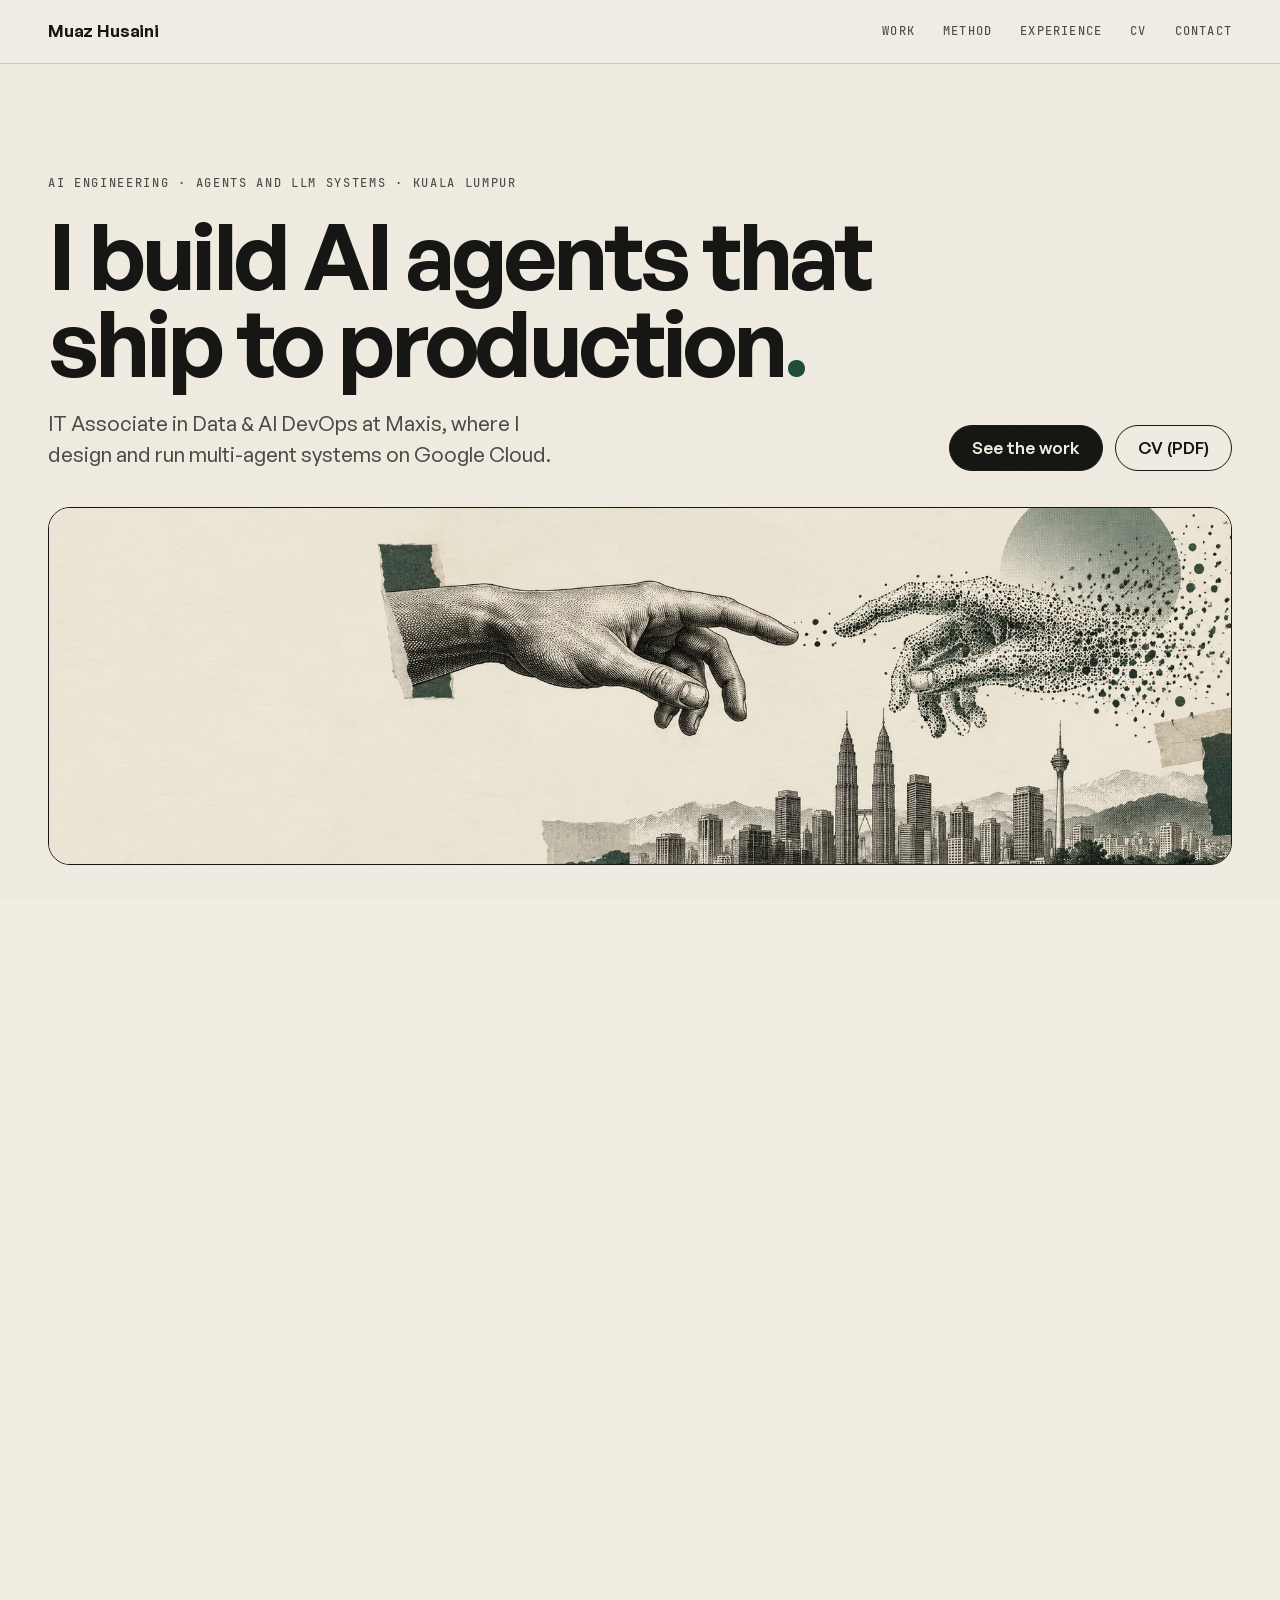
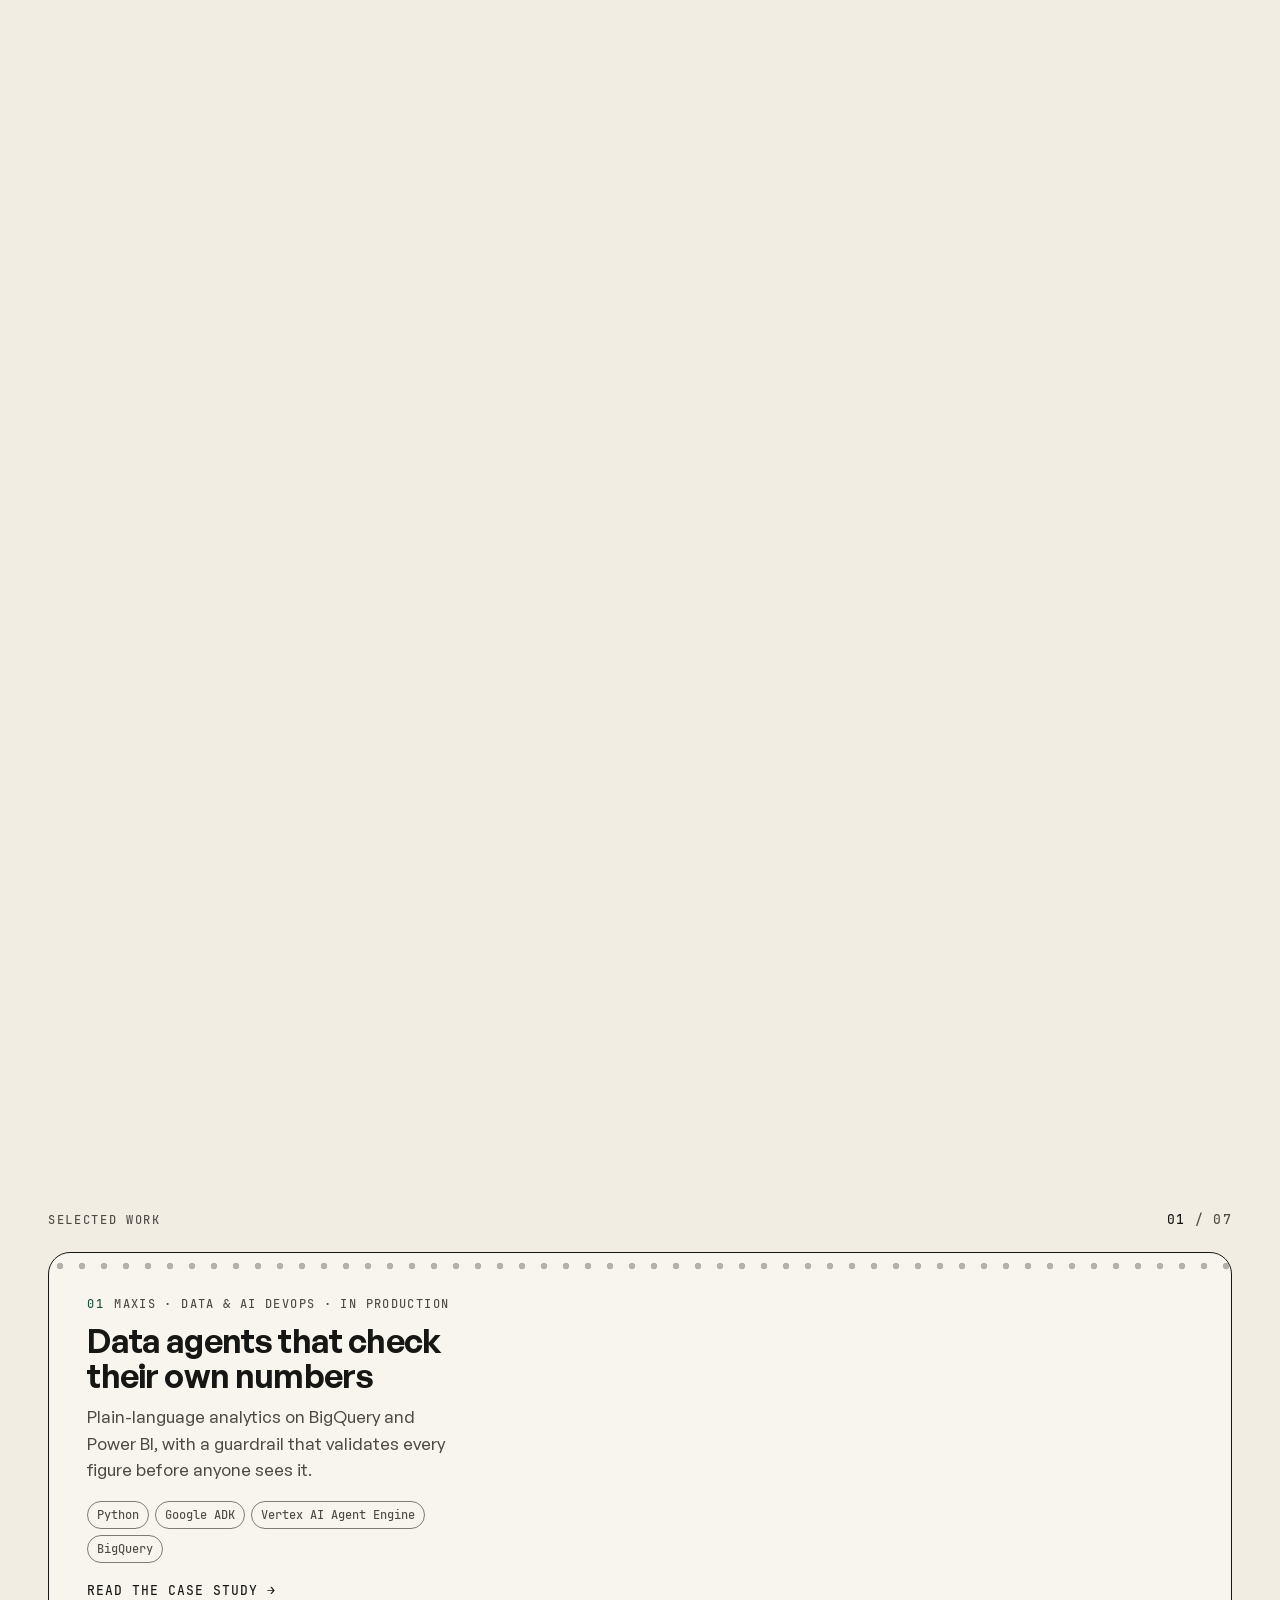
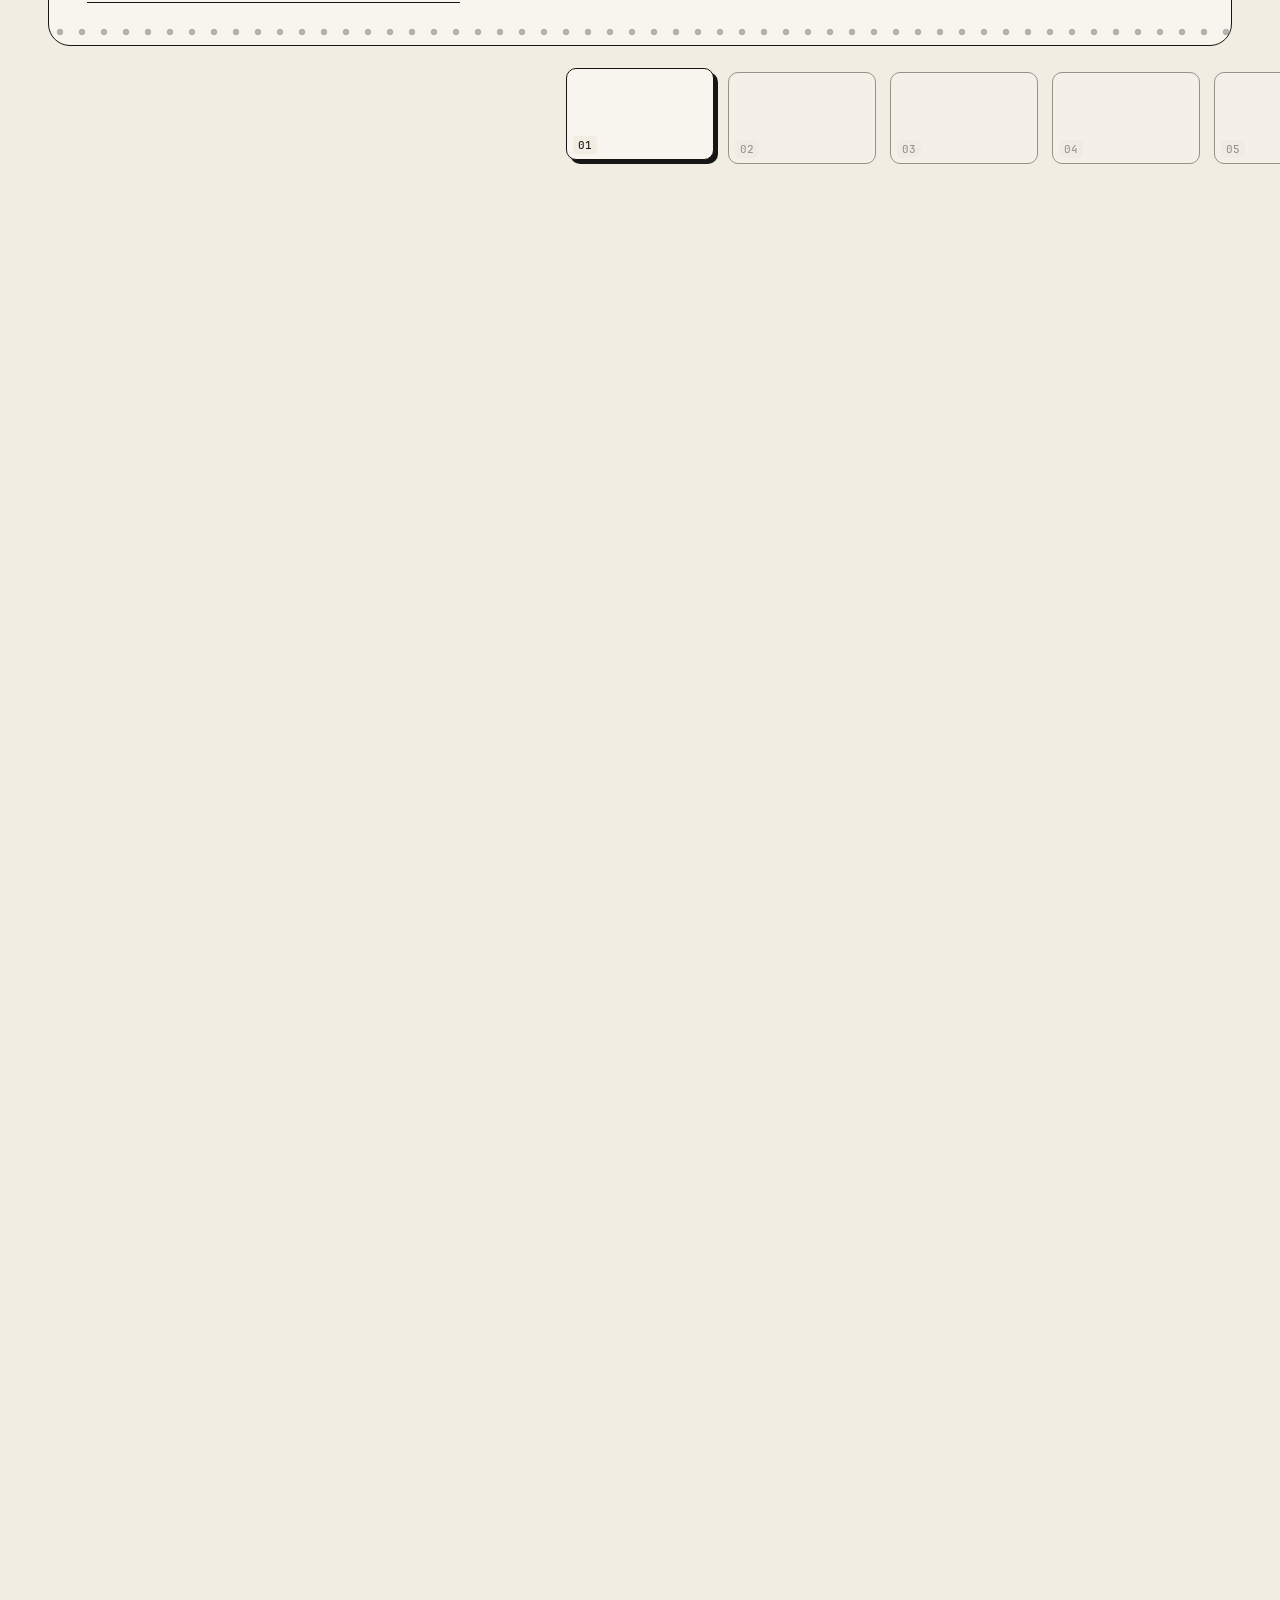
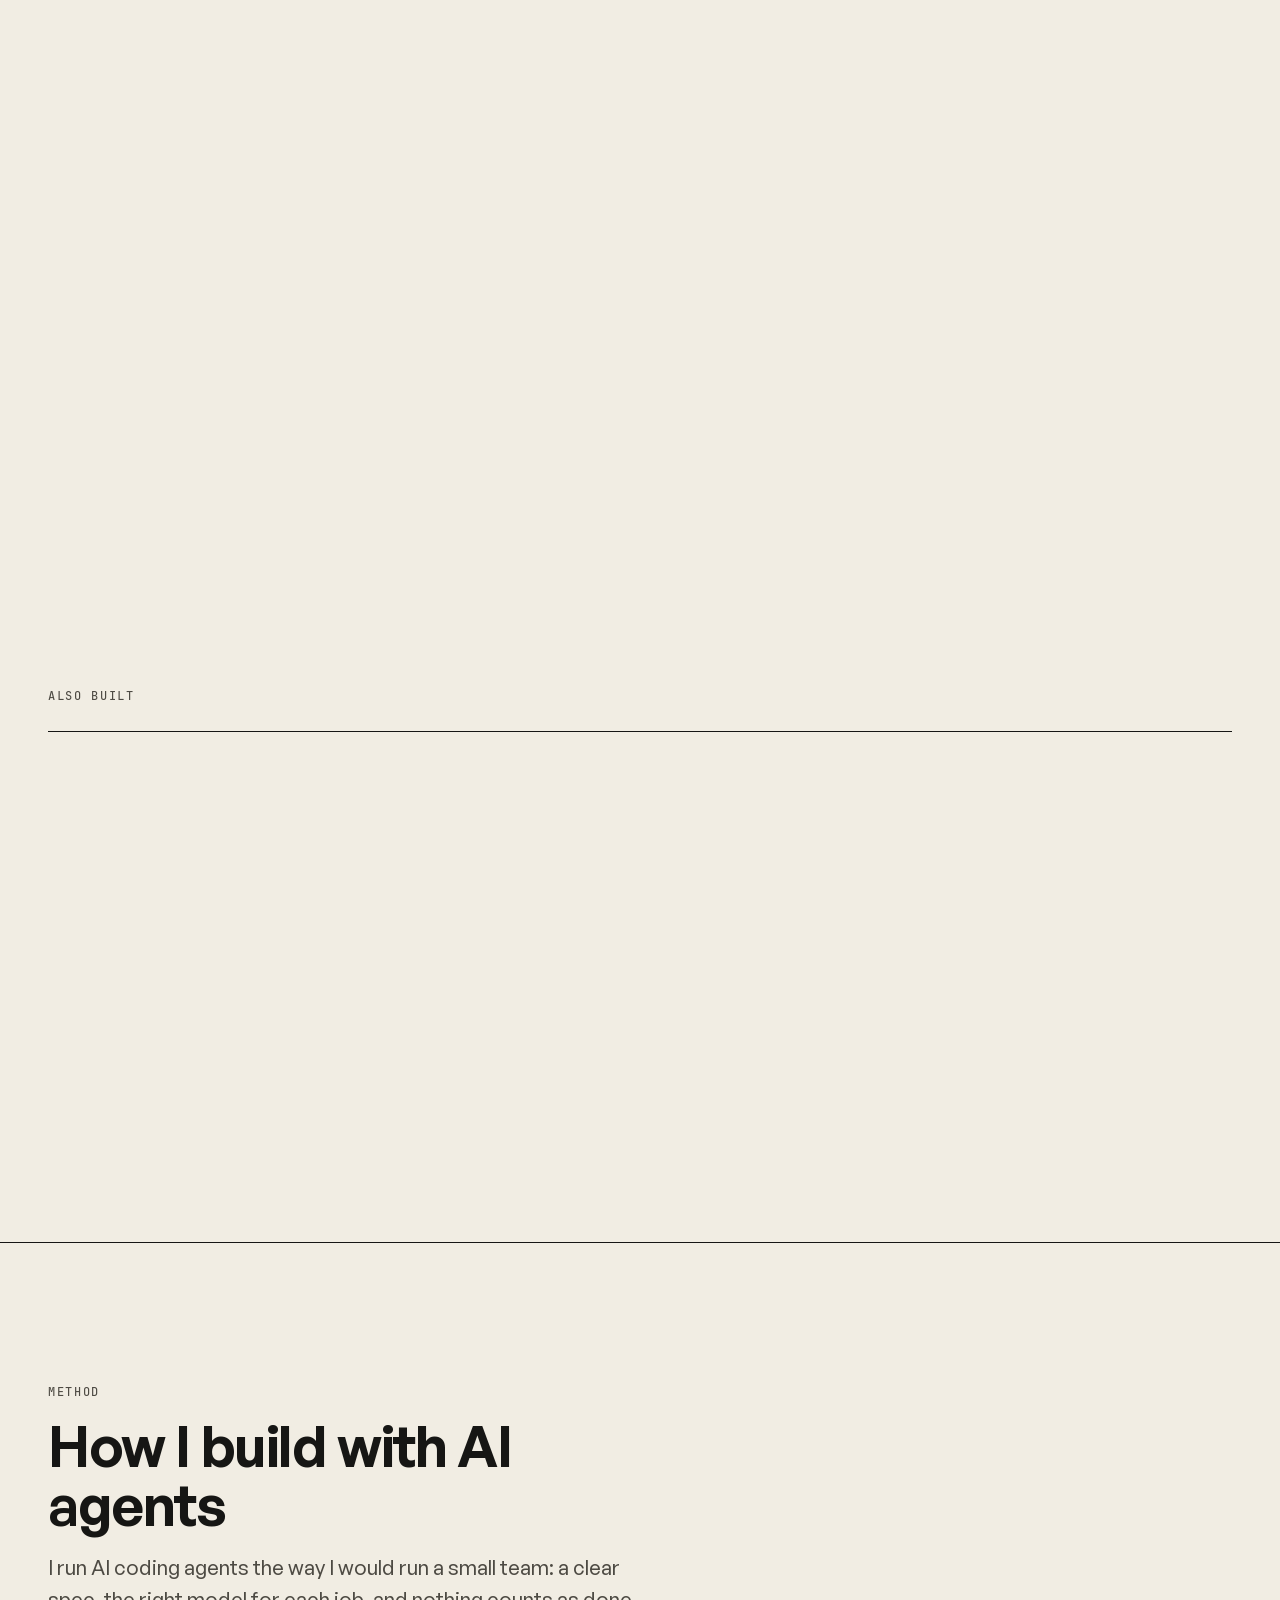
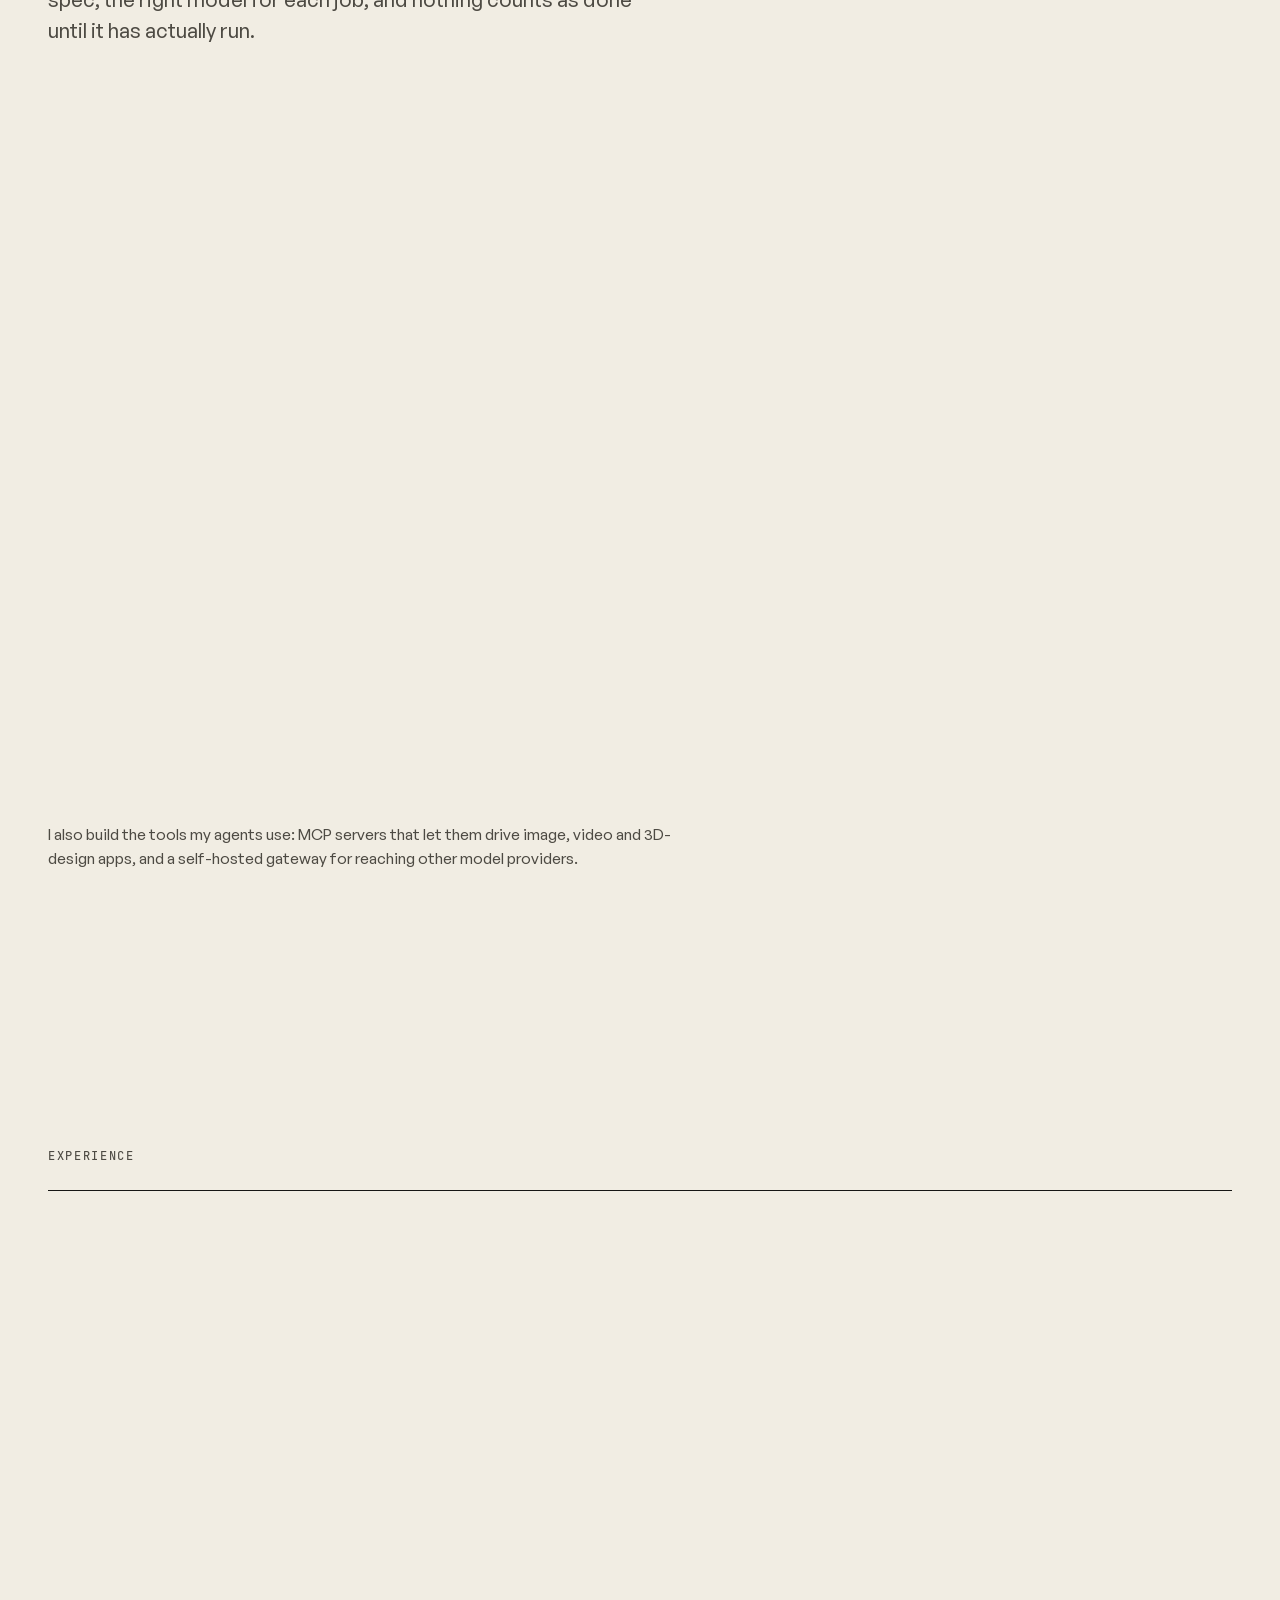
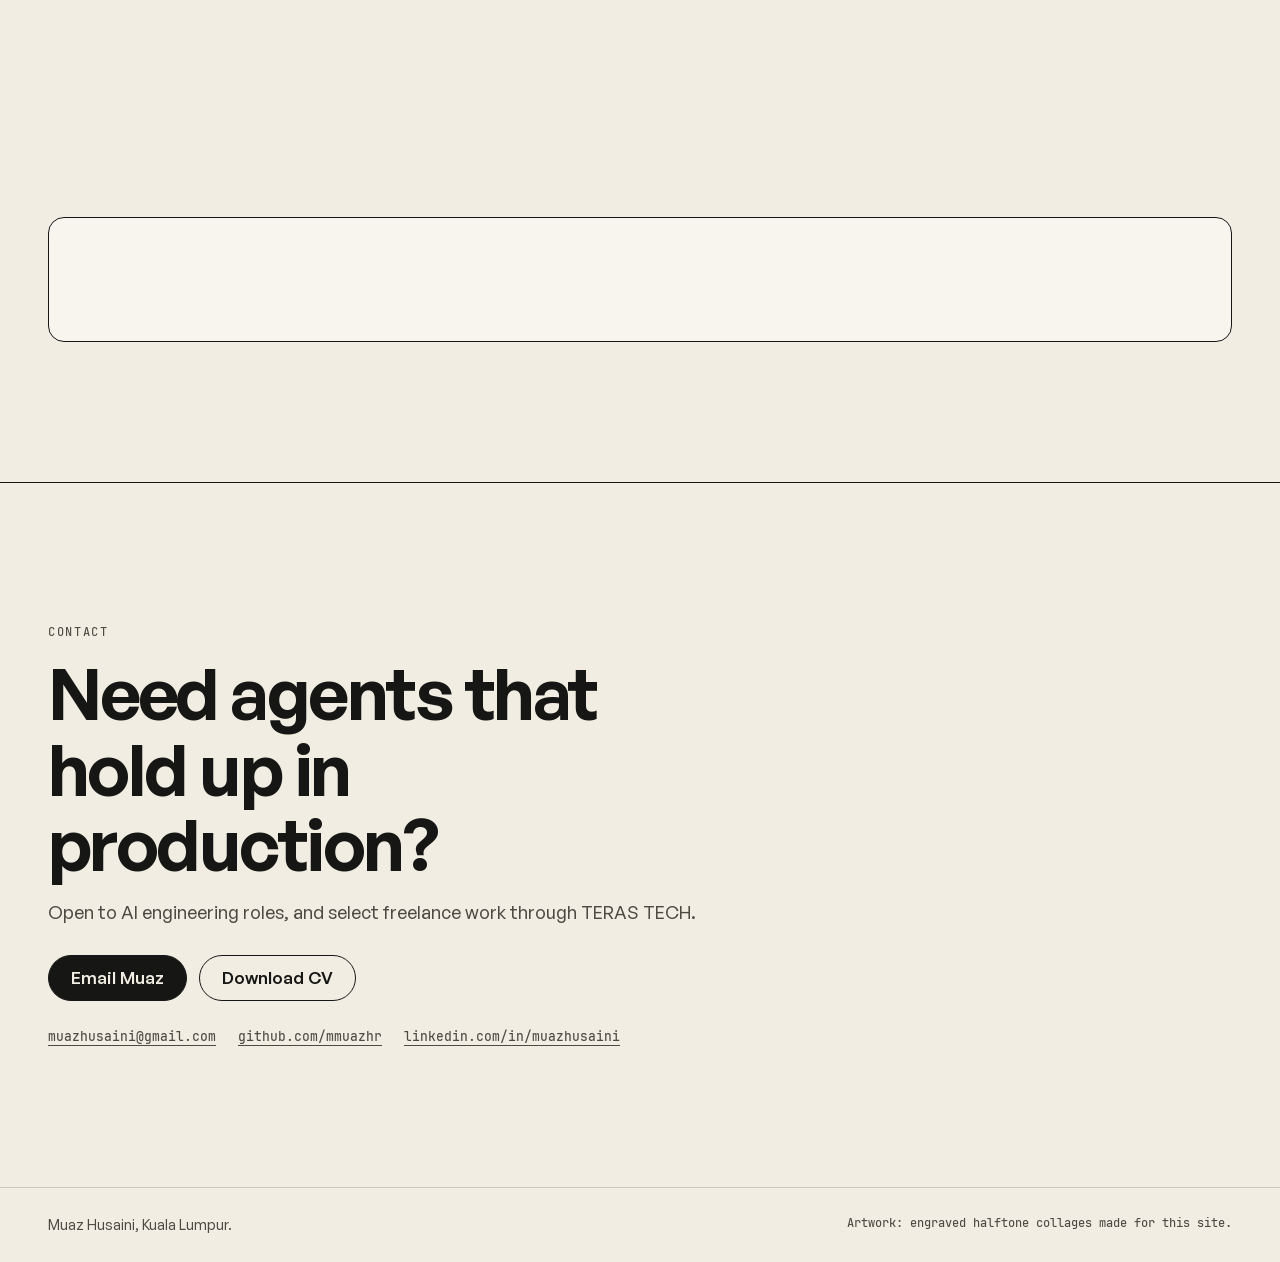
==== commit a8ecbe1e: "feat: paper-reel revamp with case-study pages and halftone motion New editorial halftone design: pin" ====
--- a/index.html
+++ b/index.html
@@ -4,20 +4,20 @@
   <meta charset="utf-8">
   <meta http-equiv="Content-Security-Policy" content="default-src 'self'; img-src 'self' data:; style-src 'self'; font-src 'self'; script-src 'self'; connect-src 'none'; object-src 'none'; base-uri 'none'; form-action 'none'">
   <meta name="viewport" content="width=device-width, initial-scale=1">
-  <title>Muaz Husaini, AI Engineer</title>
-  <meta name="description" content="Muaz Husaini builds production AI agents at Maxis: multi-agent NL2SQL on Vertex AI Agent Engine, grounding guardrails, adversarial evaluation. Kuala Lumpur, Malaysia.">
-  <meta property="og:title" content="Muaz Husaini, AI Engineer">
-  <meta property="og:description" content="I build AI agents that ship to production. Multi-agent systems on Google Cloud at Maxis, Kuala Lumpur.">
+  <title>Muaz Husaini · AI agents that ship to production</title>
+  <meta name="description" content="Muaz Husaini builds AI agents and LLM systems that run in production: multi-agent analytics on Google Cloud at Maxis, plus independent builds. Kuala Lumpur, Malaysia.">
+  <meta property="og:title" content="Muaz Husaini · AI agents that ship to production">
+  <meta property="og:description" content="AI engineering for agents and LLM systems. IT Associate, Data &amp; AI DevOps at Maxis, Kuala Lumpur.">
   <meta property="og:type" content="website">
   <meta property="og:url" content="https://mmuazhr.github.io/">
   <meta property="og:image" content="https://mmuazhr.github.io/og-image.png">
   <meta property="og:image:width" content="1200">
   <meta property="og:image:height" content="630">
-  <meta property="og:image:alt" content="Muaz Husaini, AI Engineer: I build AI agents that ship to production.">
+  <meta property="og:image:alt" content="Muaz Husaini: I build AI agents that ship to production.">
   <meta name="twitter:card" content="summary_large_image">
   <link rel="canonical" href="https://mmuazhr.github.io/">
-  <meta name="theme-color" content="#FAFAF9">
-  <link rel="icon" href="data:image/svg+xml,%3Csvg xmlns='http://www.w3.org/2000/svg' viewBox='0 0 64 64'%3E%3Crect width='64' height='64' rx='14' fill='%2317171A'/%3E%3Ctext x='12' y='45' font-family='Helvetica,Arial,sans-serif' font-weight='700' font-size='34' fill='%23FAFAF9'%3EM%3C/text%3E%3Ccircle cx='47' cy='42' r='5' fill='%23E9530E'/%3E%3C/svg%3E">
+  <meta name="theme-color" content="#F1EDE3">
+  <link rel="icon" href="data:image/svg+xml,%3Csvg xmlns='http://www.w3.org/2000/svg' viewBox='0 0 64 64'%3E%3Crect width='64' height='64' rx='14' fill='%23F1EDE3'/%3E%3Ctext x='11' y='45' font-family='Helvetica,Arial,sans-serif' font-weight='700' font-size='34' fill='%23161614'%3EM%3C/text%3E%3Ccircle cx='48' cy='42' r='5' fill='%231F4D3A'/%3E%3C/svg%3E">
   <link rel="preload" href="fonts/GeneralSans-Variable.woff2" as="font" type="font/woff2" crossorigin>
   <link rel="stylesheet" href="styles.css">
   <script type="application/ld+json">
@@ -26,23 +26,26 @@
     "@type": "Person",
     "name": "Muaz Husaini",
     "url": "https://mmuazhr.github.io/",
-    "jobTitle": "AI Engineer",
+    "jobTitle": "IT Associate, Data & AI DevOps",
     "worksFor": { "@type": "Organization", "name": "Maxis" },
+    "knowsAbout": ["AI agents", "LLM systems", "LLMOps", "Google Cloud"],
     "email": "mailto:muazhusaini@gmail.com",
     "address": { "@type": "PostalAddress", "addressLocality": "Kuala Lumpur", "addressCountry": "MY" },
     "sameAs": ["https://github.com/mmuazhr", "https://linkedin.com/in/muazhusaini"]
   }
   </script>
+  <script src="site.js"></script>
+  <script src="script.js" defer></script>
 </head>
-<body>
+<body class="home">
   <a class="skip" href="#work">Skip to work</a>
 
   <header class="site-head">
     <div class="wrap head-row">
-      <p class="brand">Muaz Husaini <span class="avail">Open to roles</span></p>
+      <a class="brand" href="index.html">Muaz Husaini</a>
       <nav aria-label="Sections">
         <a href="#work">Work</a>
-        <a href="#builds">Builds</a>
+        <a href="#method">Method</a>
         <a href="#experience">Experience</a>
         <a href="muaz-husaini-cv.pdf">CV</a>
         <a href="#contact">Contact</a>
@@ -51,236 +54,245 @@
   </header>
 
   <main>
-    <section class="hero wrap" aria-label="Introduction">
-      <h1>I build AI agents that <br>ship to production<span class="sig">.</span></h1>
-      <p class="hero-sub">Data &amp; AI DevOps at Maxis. I design and run multi-agent systems on Google Cloud.</p>
-    </section>
-
-    <section id="work" class="wrap" tabindex="-1">
-      <h2>Selected work</h2>
-
-      <!-- Case study 1: flagship -->
-      <article class="cs cs-flagship" id="nl2sql">
-        <p class="cs-meta">Maxis&ensp;/&ensp;In production</p>
-        <h3>NL2SQL Agentic System</h3>
-        <div class="cs-cols">
-          <div>
-            <p class="lbl">Problem</p>
-            <p>Business teams could not query BigQuery themselves, so every KPI question became an ad-hoc ticket and analysts spent their weeks answering them.</p>
+    <section id="intro" class="intro" aria-label="Introduction">
+      <div class="intro-stage">
+        <div class="intro-copy wrap">
+          <p class="kicker mono">AI engineering &middot; agents and LLM systems &middot; Kuala Lumpur</p>
+          <h1>I build AI agents that ship to production<span class="dot">.</span></h1>
+          <div class="intro-row">
+            <p class="intro-sub">IT Associate in Data &amp; AI DevOps at Maxis, where I design and run multi-agent systems on Google Cloud.</p>
+            <p class="actions"><a class="btn" href="#work">See the work</a><a class="btn ghost" href="muaz-husaini-cv.pdf">CV (PDF)</a></p>
           </div>
-          <div>
-            <p class="lbl">Approach</p>
-            <p>A multi-agent system on Vertex AI Agent Engine, built with Google ADK. A semantic router sends each question to the right specialist. SQL generation is M-Schema aware, so the agent cannot invent tables that do not exist, and a grounding guardrail validates every number against live BigQuery results before it reaches a user. When confidence is low, the agent abstains instead of guessing.</p>
-          </div>
-        </div>
-
-        <div class="diagram" role="img" aria-label="Architecture: a user question passes through a semantic router to an M-Schema aware SQL agent, then a grounding guardrail validates results against live BigQuery before answering or abstaining.">
-          <div class="flow">
-            <div class="node"><span>question</span><small>plain language, multi-turn</small></div>
-            <div class="arrow" aria-hidden="true"></div>
-            <div class="node"><span>semantic router</span><small>picks the specialist agent</small></div>
-            <div class="arrow" aria-hidden="true"></div>
-            <div class="node"><span>SQL agent</span><small>M-Schema aware generation</small></div>
-            <div class="arrow" aria-hidden="true"></div>
-            <div class="node key"><span>grounding guardrail</span><small>validates against live BigQuery</small></div>
-            <div class="arrow" aria-hidden="true"></div>
-            <div class="node"><span>answer, or abstain</span><small>no unverified numbers</small></div>
-          </div>
-        </div>
-
-        <div class="cs-result">
-          <p class="lbl">Result</p>
-          <p>In production at Maxis today, answering telecom KPI questions for non-technical users. The grounding loop eliminated hallucinated figures: every number shown has been checked against the warehouse that produced it. I own the full LLMOps loop, from containerized Cloud Run deploys to versioned prompts, reliability and cost monitoring.</p>
-        </div>
-        <ul class="stack" aria-label="Stack"><li>Python</li><li>Google ADK</li><li>Vertex AI Agent Engine</li><li>BigQuery</li><li>Cloud Run</li></ul>
-      </article>
-
-      <!-- Case study 2: split, diagram right -->
-      <article class="cs cs-split" id="qa-harness">
-        <div class="cs-text">
-          <h3>NL-to-DAX Agent, and the harness that attacks it</h3>
-          <p class="lbl">Problem</p>
-          <p>An agent can pass every automated test and still fail real users. Happy-path suites reward memorizing the demo.</p>
-          <p class="lbl">Approach</p>
-          <p>I built a natural-language-to-DAX agent for Power BI, then built an adversarial QA harness to break it: probes that feed the agent inputs the test oracle never covered, score the answers, and turn every failure into a permanent regression case.</p>
-          <p class="lbl">Result</p>
-          <p>This is now how I evaluate every agent I ship. A green suite is necessary. It is never sufficient.</p>
-          <ul class="stack" aria-label="Stack"><li>Python</li><li>Power BI</li><li>DAX</li><li>LLM evaluation</li></ul>
-        </div>
-        <div class="diagram diagram-v" role="img" aria-label="Evaluation flow: the agent under test passes the happy-path suite, then adversarial probes with uncovered inputs surface failures, each becoming a regression test for a hardened agent.">
-          <div class="flow">
-            <div class="node"><span>agent under test</span></div>
-            <div class="arrow" aria-hidden="true"></div>
-            <div class="node"><span>happy-path suite</span><small>all green. necessary</small></div>
-            <div class="arrow" aria-hidden="true"></div>
-            <div class="node strong"><span>adversarial probes</span><small>inputs the oracle never covered</small></div>
-            <div class="arrow" aria-hidden="true"></div>
-            <div class="node"><span>surfaced failures</span><small>each becomes a regression test</small></div>
-            <div class="arrow" aria-hidden="true"></div>
-            <div class="node"><span>hardened agent</span></div>
-          </div>
-        </div>
-      </article>
-
-      <!-- Case study 3: merge diagram -->
-      <article class="cs" id="self-improving">
-        <h3>Self-Improving Agent Architecture</h3>
-        <div class="cs-cols">
-          <div>
-            <p class="lbl">Problem</p>
-            <p>Agent Engine sessions are stateless. Anything an agent learns dies with the conversation, and the naive fix adds a database read to every single turn.</p>
-          </div>
-          <div>
-            <p class="lbl">Approach</p>
-            <p>Learned policy lives in Firestore, separated cleanly from per-user conversational memory. In-memory caching plus realtime listeners mean agents pick up cross-user policy updates instantly, without a per-turn latency cost. What one conversation teaches, every future conversation knows.</p>
-          </div>
-        </div>
-        <div class="diagram diagram-merge" role="img" aria-label="Architecture: a cross-user policy store in Firestore with caching and realtime listeners, and per-user session memory, both feed each agent turn; the agent writes what it learns back to the policy store.">
-          <div class="node strong m-src1"><span>policy store</span><small>Firestore. cross-user, cached, realtime listeners</small></div>
-          <div class="arrow m-a1" aria-hidden="true"></div>
-          <div class="node m-src2"><span>session memory</span><small>per-user, stateless sessions</small></div>
-          <div class="arrow m-a2" aria-hidden="true"></div>
-          <div class="node m-target"><span>agent turn</span><small>reads both at zero added latency, writes learned policy back</small></div>
-        </div>
-        <ul class="stack" aria-label="Stack"><li>Python</li><li>Firestore</li><li>Agent Engine</li></ul>
-      </article>
-
-      <!-- Case study 4: Job Agent -->
-      <article class="cs" id="job-agent">
-        <p class="cs-meta">Independent build</p>
-        <h3>Job Agent, a pipeline that cannot lie about you</h3>
-        <div class="cs-cols">
-          <div>
-            <p class="lbl">Problem</p>
-            <p>Most LLM resume tools happily invent experience. An agent that writes about you has to be incapable of lying.</p>
-          </div>
-          <div>
-            <p class="lbl">Approach</p>
-            <p>Every generated bullet must cite a fact stored in a Supabase knowledge base, and a verification pass rejects any claim without a source before rendering. The repository currently collects 129 tests, with Airflow for scheduled job discovery and Playwright for assisted autofill.</p>
-          </div>
-        </div>
-        <div class="diagram" role="img" aria-label="Pipeline: a job description is analyzed, the application is tailored from cited facts, a verification step rejects unsourced claims, then the deterministic renderer produces PDF and DOCX.">
-          <div class="flow">
-            <div class="node"><span>job description</span></div>
-            <div class="arrow" aria-hidden="true"></div>
-            <div class="node"><span>analyze</span><small>requirements, fit</small></div>
-            <div class="arrow" aria-hidden="true"></div>
-            <div class="node"><span>tailor</span><small>from cited facts only</small></div>
-            <div class="arrow" aria-hidden="true"></div>
-            <div class="node strong"><span>verify</span><small>unsourced claims rejected</small></div>
-            <div class="arrow" aria-hidden="true"></div>
-            <div class="node"><span>render</span><small>deterministic PDF and DOCX</small></div>
-          </div>
-        </div>
-        <ul class="stack" aria-label="Stack"><li>Python</li><li>Claude API</li><li>Supabase</li><li>Airflow</li><li>Playwright</li></ul>
-      </article>
-
-      <!-- Case study 5: business case, text only -->
-      <article class="cs cs-quiet" id="bundle">
-        <h3>AI Bundle Business Case</h3>
-        <p class="cs-narrow">Not every AI problem is a coding problem. At Maxis I built the full financial model and pitch for bundling an AI subscription into Hotlink Youth plans, and caught a rebate modelling error that changed the strategy. I can argue the business case for a system, not just build it.</p>
-        <ul class="stack" aria-label="Stack"><li>Financial modelling</li><li>Go-to-market</li></ul>
-      </article>
-    </section>
-
-    <section id="builds" class="wrap">
-      <h2>Independent builds</h2>
-      <ul class="ledger">
-        <li>
-          <div class="ledger-head"><h3>QueLess</h3><a class="live-link" href="https://queless-production.up.railway.app" rel="noopener">Live&nbsp;&#8599;</a></div>
-          <p>QR queue and order-ahead SaaS for Malaysian merchants, running in front of real users with CI, health checks and Sentry.</p>
-          <ul class="stack"><li>Next.js</li><li>Prisma</li><li>Postgres</li><li>Railway</li></ul>
-        </li>
-        <li>
-          <div class="ledger-head"><h3>Content Studio</h3></div>
-          <p>Automated video pipeline for an AI mascot channel. Airflow orchestrates Claude script generation, asset generation and a human approval gate.</p>
-          <ul class="stack"><li>Python</li><li>Airflow</li><li>Claude API</li><li>Supabase</li></ul>
-        </li>
-        <li>
-          <div class="ledger-head"><h3>FluentAI</h3></div>
-          <p>English fluency companion that adapts difficulty from your mistakes instead of correcting every sentence.</p>
-          <ul class="stack"><li>Python</li><li>FastAPI</li><li>Gemini</li></ul>
-        </li>
-        <li>
-          <div class="ledger-head"><h3>fitmu</h3></div>
-          <p>iPhone and Apple Watch weight-loss coach that understands Malaysian food, with Claude coaching through Supabase Edge Functions.</p>
-          <ul class="stack"><li>React Native</li><li>Supabase</li><li>Claude API</li></ul>
-        </li>
+        </div>
+
+        <figure class="intro-band">
+          <img src="assets/art/hero-hands-2000.webp" srcset="assets/art/hero-hands-1100.webp 1100w, assets/art/hero-hands-2000.webp 2000w" sizes="100vw" alt="" width="2000" height="667" fetchpriority="high" decoding="async">
+        </figure>
+
+        <div class="proof">
+          <p class="proof-caption cap-left mono">Who</p>
+          <figure class="proof-portrait card">
+            <img src="assets/art/portrait-900.webp" alt="Muaz Husaini, halftone portrait" width="900" height="900" decoding="async">
+            <figcaption class="mono">Muaz Husaini</figcaption>
+          </figure>
+          <ul class="proof-cards">
+            <li class="card"><span class="mono">Now</span><strong>IT Associate, Data &amp; AI DevOps</strong><span>Maxis Graduate Programme</span></li>
+            <li class="card"><span class="mono">In production</span><strong>Multi-agent analytics</strong><span>Vertex AI, BigQuery, Cloud Run</span></li>
+            <li class="card"><span class="mono">Kaggle</span><strong>33rd of 356</strong><span>Poker fraud detection, top 10%</span></li>
+            <li class="card"><span class="mono">UKM</span><strong>First Class, 3.88</strong><span>Dean's List, 8 of 8 semesters</span></li>
+          </ul>
+          <p class="proof-caption cap-right mono">Proof</p>
+        </div>
+      </div>
+    </section>
+
+    <section id="work" class="reel" aria-labelledby="work-title" tabindex="-1">
+      <div class="reel-stage">
+        <div class="reel-head wrap">
+          <h2 id="work-title" class="label">Selected work</h2>
+          <p class="reel-count mono" aria-hidden="true"><span class="reel-now">01</span> / <span class="reel-total">07</span></p>
+        </div>
+        <div class="reel-gate wrap">
+        <!-- reel:start (generated by tools/build.mjs) -->
+        <ol class="reel-frames">
+          <li class="frame" id="case-maxis-data-agents">
+            <a class="frame-link" href="work/maxis-data-agents.html">
+              <picture class="frame-art">
+          <source media="(max-width: 820px)" srcset="assets/art/maxis-data-crop-1100.webp" width="1100" height="688">
+          <img src="assets/art/maxis-data-2000.webp" srcset="assets/art/maxis-data-1100.webp 1100w, assets/art/maxis-data-2000.webp 2000w" sizes="(max-width: 1340px) 100vw, 1240px" alt="Engraved collage: a card-catalogue cabinet whose cards turn into charts, a magnifying glass and a checked shield." width="2000" height="667" loading="lazy" decoding="async">
+        </picture>
+              <div class="frame-meta">
+                <p class="frame-kicker mono"><span class="frame-no">01</span>Maxis · Data &amp; AI DevOps &middot; In production</p>
+                <h3>Data agents that check their own numbers</h3>
+                <p class="frame-line">Plain-language analytics on BigQuery and Power BI, with a guardrail that validates every figure before anyone sees it.</p>
+                <ul class="stack" aria-label="Stack"><li>Python</li><li>Google ADK</li><li>Vertex AI Agent Engine</li><li>BigQuery</li></ul>
+                <span class="frame-cta mono">Read the case study &rarr;</span>
+              </div>
+            </a>
+          </li>
+          <li class="frame" id="case-job-agent">
+            <a class="frame-link" href="work/job-agent.html">
+              <picture class="frame-art">
+          <source media="(max-width: 820px)" srcset="assets/art/job-agent-crop-1100.webp" width="1100" height="688">
+          <img src="assets/art/job-agent-2000.webp" srcset="assets/art/job-agent-1100.webp 1100w, assets/art/job-agent-2000.webp 2000w" sizes="(max-width: 1340px) 100vw, 1240px" alt="Engraved collage: a typewriter, a stack of sealed envelopes, a pinned map, a rubber stamp and a pocket watch." width="2000" height="667" loading="lazy" decoding="async">
+        </picture>
+              <div class="frame-meta">
+                <p class="frame-kicker mono"><span class="frame-no">02</span>Independent build &middot; Built, first live run next</p>
+                <h3>A job-application copilot that cannot lie about you</h3>
+                <p class="frame-line">Every sentence it writes must cite a fact from my real CV, and a person always presses Submit.</p>
+                <ul class="stack" aria-label="Stack"><li>Python</li><li>Claude Agent SDK</li><li>Supabase</li><li>Airflow</li></ul>
+                <span class="frame-cta mono">Read the case study &rarr;</span>
+              </div>
+            </a>
+          </li>
+          <li class="frame" id="case-kaggle">
+            <a class="frame-link" href="work/kaggle.html">
+              <picture class="frame-art">
+          <source media="(max-width: 820px)" srcset="assets/art/kaggle-crop-1100.webp" width="1100" height="688">
+          <img src="assets/art/kaggle-2000.webp" srcset="assets/art/kaggle-1100.webp 1100w, assets/art/kaggle-2000.webp 2000w" sizes="(max-width: 1340px) 100vw, 1240px" alt="Engraved collage: playing cards and poker chips under a magnifying lens, dissolving into a scatter of data points, with a ribbon medal." width="2000" height="667" loading="lazy" decoding="async">
+        </picture>
+              <div class="frame-meta">
+                <p class="frame-kicker mono"><span class="frame-no">03</span>Kaggle · Data science &middot; Top 10%</p>
+                <h3>Competitive data science, run like research</h3>
+                <p class="frame-line">33rd of 356 teams in a poker fraud-detection competition, where every submission had to earn its place on an honest holdout first.</p>
+                <ul class="stack" aria-label="Stack"><li>Python</li><li>DuckDB</li><li>LightGBM</li><li>PyTorch</li></ul>
+                <span class="frame-cta mono">Read the case study &rarr;</span>
+              </div>
+            </a>
+          </li>
+          <li class="frame" id="case-content-studio">
+            <a class="frame-link" href="work/content-studio.html">
+              <picture class="frame-art">
+          <source media="(max-width: 820px)" srcset="assets/art/content-studio-crop-1100.webp" width="1100" height="688">
+          <img src="assets/art/content-studio-2000.webp" srcset="assets/art/content-studio-1100.webp 1100w, assets/art/content-studio-2000.webp 2000w" sizes="(max-width: 1340px) 100vw, 1240px" alt="Engraved collage: a vintage ribbon microphone, a film strip, a clapperboard and a printed sound waveform." width="2000" height="667" loading="lazy" decoding="async">
+        </picture>
+              <div class="frame-meta">
+                <p class="frame-kicker mono"><span class="frame-no">04</span>Independent build &middot; Pipeline working</p>
+                <h3>An AI video studio with a human in the loop</h3>
+                <p class="frame-line">Research, script and video for a Malay-language AI explainer channel, orchestrated end to end, with approval gates in front of every paid step.</p>
+                <ul class="stack" aria-label="Stack"><li>Python</li><li>Airflow</li><li>Claude</li><li>Supabase</li></ul>
+                <span class="frame-cta mono">Read the case study &rarr;</span>
+              </div>
+            </a>
+          </li>
+          <li class="frame" id="case-notch-app">
+            <a class="frame-link" href="work/notch-app.html">
+              <picture class="frame-art">
+          <source media="(max-width: 820px)" srcset="assets/art/notch-app-crop-1100.webp" width="1100" height="688">
+          <img src="assets/art/notch-app-2000.webp" srcset="assets/art/notch-app-1100.webp 1100w, assets/art/notch-app-2000.webp 2000w" sizes="(max-width: 1340px) 100vw, 1240px" alt="Engraved collage: a small wallet with receipts and coins rising out of a laptop's camera notch, beside a bar chart." width="2000" height="667" loading="lazy" decoding="async">
+        </picture>
+              <div class="frame-meta">
+                <p class="frame-kicker mono"><span class="frame-no">05</span>Independent build · macOS &middot; My daily driver</p>
+                <h3>AI Wallet, a native notch app for the Mac</h3>
+                <p class="frame-line">The MacBook notch turned into a live surface for music, activities and AI usage, built in Swift and used every day.</p>
+                <ul class="stack" aria-label="Stack"><li>Swift 6</li><li>SwiftUI</li><li>AppKit</li><li>XcodeGen</li></ul>
+                <span class="frame-cta mono">Read the case study &rarr;</span>
+              </div>
+            </a>
+          </li>
+          <li class="frame" id="case-pjbumi-inspection">
+            <a class="frame-link" href="work/pjbumi-inspection.html">
+              <picture class="frame-art">
+          <source media="(max-width: 820px)" srcset="assets/art/pjbumi-crop-1100.webp" width="1100" height="688">
+          <img src="assets/art/pjbumi-2000.webp" srcset="assets/art/pjbumi-1100.webp 1100w, assets/art/pjbumi-2000.webp 2000w" sizes="(max-width: 1340px) 100vw, 1240px" alt="Engraved collage: an inspection camera on an arm examining a rusty pipe joint, over an engineering blueprint." width="2000" height="667" loading="lazy" decoding="async">
+        </picture>
+              <div class="frame-meta">
+                <p class="frame-kicker mono"><span class="frame-no">06</span>PJBUMI Heavy Engineering &middot; MLOps apprentice</p>
+                <h3>Computer vision for oil and gas inspection</h3>
+                <p class="frame-line">Defect detection and asset-health models for an inspection service used with oil and gas clients.</p>
+                <ul class="stack" aria-label="Stack"><li>Python</li><li>TensorFlow</li><li>OpenCV</li><li>Flask</li></ul>
+                <span class="frame-cta mono">Read the case study &rarr;</span>
+              </div>
+            </a>
+          </li>
+          <li class="frame" id="case-queless">
+            <a class="frame-link" href="work/queless.html">
+              <picture class="frame-art">
+          <source media="(max-width: 820px)" srcset="assets/art/queless-crop-1100.webp" width="1100" height="688">
+          <img src="assets/art/queless-2000.webp" srcset="assets/art/queless-1100.webp 1100w, assets/art/queless-2000.webp 2000w" sizes="(max-width: 1340px) 100vw, 1240px" alt="Engraved collage: a café counter with a QR table card, a receipt printer pushing out an order ticket, a coffee cup and a phone." width="2000" height="667" loading="lazy" decoding="async">
+        </picture>
+              <div class="frame-meta">
+                <p class="frame-kicker mono"><span class="frame-no">07</span>Independent build · SaaS &middot; Live, closed trial</p>
+                <h3>QueLess, order-ahead for Malaysian merchants</h3>
+                <p class="frame-line">Customers scan a QR, order ahead and pay the merchant directly. No queue at the counter, no payment-gateway fees.</p>
+                <ul class="stack" aria-label="Stack"><li>Next.js</li><li>Prisma</li><li>Postgres</li><li>Railway</li></ul>
+                <span class="frame-cta mono">Read the case study &rarr;</span>
+              </div>
+            </a>
+          </li>
+        </ol>
+        <nav class="reel-strip" aria-label="Jump to a case">
+          <a href="#case-maxis-data-agents" data-i="0"><img src="assets/art/maxis-data-crop-700.webp" alt="" width="700" height="438" loading="lazy" decoding="async"><span class="mono">01</span><span class="visually-hidden">Data agents that check their own numbers</span></a>
+          <a href="#case-job-agent" data-i="1"><img src="assets/art/job-agent-crop-700.webp" alt="" width="700" height="438" loading="lazy" decoding="async"><span class="mono">02</span><span class="visually-hidden">A job-application copilot that cannot lie about you</span></a>
+          <a href="#case-kaggle" data-i="2"><img src="assets/art/kaggle-crop-700.webp" alt="" width="700" height="438" loading="lazy" decoding="async"><span class="mono">03</span><span class="visually-hidden">Competitive data science, run like research</span></a>
+          <a href="#case-content-studio" data-i="3"><img src="assets/art/content-studio-crop-700.webp" alt="" width="700" height="438" loading="lazy" decoding="async"><span class="mono">04</span><span class="visually-hidden">An AI video studio with a human in the loop</span></a>
+          <a href="#case-notch-app" data-i="4"><img src="assets/art/notch-app-crop-700.webp" alt="" width="700" height="438" loading="lazy" decoding="async"><span class="mono">05</span><span class="visually-hidden">AI Wallet, a native notch app for the Mac</span></a>
+          <a href="#case-pjbumi-inspection" data-i="5"><img src="assets/art/pjbumi-crop-700.webp" alt="" width="700" height="438" loading="lazy" decoding="async"><span class="mono">06</span><span class="visually-hidden">Computer vision for oil and gas inspection</span></a>
+          <a href="#case-queless" data-i="6"><img src="assets/art/queless-crop-700.webp" alt="" width="700" height="438" loading="lazy" decoding="async"><span class="mono">07</span><span class="visually-hidden">QueLess, order-ahead for Malaysian merchants</span></a>
+        </nav>
+        <!-- reel:end -->
+          <canvas class="reel-fx" aria-hidden="true"></canvas>
+        </div>
+      </div>
+    </section>
+
+    <section id="also" class="section wrap" aria-labelledby="also-title">
+      <h2 id="also-title" class="label">Also built</h2>
+        <!-- also:start (generated by tools/build.mjs) -->
+        <ul class="ledger">
+          <li class="reveal"><h3>Self-improving agent architecture</h3><p>A cross-user policy store in Firestore, kept apart from per-user memory, so what one conversation teaches every later one knows, with no added latency per turn.</p></li>
+          <li class="reveal"><h3>AI bundle business case</h3><p>The financial model and pitch for bundling an AI subscription into Hotlink youth plans at Maxis. It caught a rebate modelling error that changed the strategy.</p></li>
+          <li class="reveal"><h3>Rebate-assignment automation</h3><p>Automated the rebate process for newly launched Maxis plans, cutting manual work before campaigns.</p></li>
+          <li class="reveal"><h3>FluentAI</h3><p>An English fluency companion that adapts difficulty from your mistakes instead of correcting every sentence.</p></li>
+          <li class="reveal"><h3>fitmu</h3><p>An iPhone and Apple Watch weight-loss coach that understands Malaysian food.</p></li>
+        </ul>
+        <!-- also:end -->
+    </section>
+
+    <section id="method" class="section method" aria-labelledby="method-title">
+      <div class="wrap method-head">
+        <p class="label">Method</p>
+        <h2 id="method-title">How I build with AI agents</h2>
+        <p class="section-lede">I run AI coding agents the way I would run a small team: a clear spec, the right model for each job, and nothing counts as done until it has actually run.</p>
+      </div>
+      <figure class="method-art wrap reveal">
+        <img src="assets/art/agent-workflow-2000.webp" srcset="assets/art/agent-workflow-1100.webp 1100w, assets/art/agent-workflow-2000.webp 2000w" sizes="100vw" alt="Engraved collage: an old telephone switchboard whose patch cables lead to a typewriter, a camera, a magnifying glass and a ticked checklist." width="2000" height="667" loading="lazy" decoding="async">
+      </figure>
+      <ol class="principles wrap">
+        <li class="card reveal"><span class="mono">01</span><h3>Spec before code</h3><p>Every task starts as checks that must pass: a command and the output it should give. Agents build against those checks, not against a vague goal.</p></li>
+        <li class="card reveal"><span class="mono">02</span><h3>The right model for each job</h3><p>Fast models search and take inventory, a strong model builds, and a fresh reviewer with none of the builder's assumptions tries to prove the work is not finished.</p></li>
+        <li class="card reveal"><span class="mono">03</span><h3>Done means it ran</h3><p>Tests, builds, screenshots and real requests. "It should work" never counts, and every agent's claim is re-checked before anything merges.</p></li>
+        <li class="card reveal"><span class="mono">04</span><h3>Guardrails in code, not prompts</h3><p>Rules that matter, such as spending caps on paid AI tools, are enforced by hooks that block the action outright. A prompt can be ignored; a hook cannot.</p></li>
+      </ol>
+      <div class="wrap"><p class="method-foot">I also build the tools my agents use: MCP servers that let them drive image, video and 3D-design apps, and a self-hosted gateway for reaching other model providers.</p></div>
+    </section>
+
+    <section id="experience" class="section wrap" aria-labelledby="exp-title">
+      <h2 id="exp-title" class="label">Experience</h2>
+      <ol class="timeline">
+        <li class="reveal"><p class="when mono">Jan 2026 to now</p><div><h3>Maxis &middot; IT Associate, Data &amp; AI DevOps</h3><p>Graduate Programme. Building and running the production data agents in the reel above.</p></div></li>
+        <li class="reveal"><p class="when mono">2025</p><div><h3>Maxis &middot; Consumer Business Associate</h3><p>Go-to-market for Maxis and Hotlink campaigns, then pricing and subsidy analysis for Mobile Product. Automated rebate assignment for new plans.</p></div></li>
+        <li class="reveal"><p class="when mono">2024</p><div><h3>Deloitte Consulting SEA &middot; AI &amp; Data intern</h3><p>Generative AI document automation on Microsoft Fabric, and business analysis for a Tableau dashboard migration.</p></div></li>
+        <li class="reveal"><p class="when mono">2023 to 2024</p><div><h3>PJBUMI Heavy Engineering &middot; MLOps apprentice</h3><p>Computer-vision inspection models for oil and gas clients.</p></div></li>
+        <li class="reveal"><p class="when mono">Dec 2024</p><div><h3>UKM &middot; BSc Computer Science</h3><p>First Class Honours, CGPA 3.88. Dean's List in all eight semesters.</p></div></li>
+      </ol>
+      <ul class="proof-strip" aria-label="Credentials">
+        <li class="reveal"><strong>3.88</strong><span>CGPA, First Class Honours</span></li>
+        <li class="reveal"><strong>8 / 8</strong><span>Semesters on the Dean's List</span></li>
+        <li class="reveal"><strong>Top 10%</strong><span>Kaggle, 33rd of 356 teams</span></li>
+        <li class="reveal"><strong>Scholar</strong><span>Yayasan Peneraju, 2024</span></li>
+        <li class="reveal"><strong>IBM</strong><span>AI Engineering certificate</span></li>
+        <li class="reveal"><strong>Google</strong><span>Data Analytics certificate</span></li>
       </ul>
     </section>
 
-    <section id="experience" class="wrap">
-      <h2>Experience</h2>
-      <ul class="timeline">
-        <li>
-          <p class="when">2025 to now</p>
-          <div>
-            <h3>Maxis, Kuala Lumpur</h3>
-            <p>Graduate Program. Current rotation in Data &amp; AI DevOps, building the agentic systems above. Earlier rotations in Consumer Business go-to-market and Mobile Product.</p>
-          </div>
-        </li>
-        <li>
-          <p class="when">2024</p>
-          <div>
-            <h3>Deloitte Consulting SEA</h3>
-            <p>AI &amp; Data internship. Generative AI document automation on Microsoft Fabric, plus a dashboard migration as business analyst.</p>
-          </div>
-        </li>
-        <li>
-          <p class="when">2023 to 2024</p>
-          <div>
-            <h3>PJBUMI Heavy Engineering</h3>
-            <p>MLOps apprentice. Computer-vision inspection and asset-health models for oil and gas clients, including work on a Petronas engagement.</p>
-          </div>
-        </li>
-        <li>
-          <p class="when">2024</p>
-          <div>
-            <h3>UKM, BSc Computer Science</h3>
-            <p>First Class Honours, CGPA 3.88. Dean's List in all eight semesters.</p>
-          </div>
-        </li>
-      </ul>
-    </section>
-
-    <section id="skills" class="wrap">
-      <h2>Skills, as evidence</h2>
-      <ul class="proofs">
-        <li><strong>Multi-agent orchestration</strong><a href="#nl2sql">in production at Maxis</a></li>
-        <li><strong>Grounding and guardrails</strong><a href="#nl2sql">every number validated against BigQuery</a></li>
-        <li><strong>Agent evaluation</strong><a href="#qa-harness">adversarial probing beyond green suites</a></li>
-        <li><strong>LLMOps on Google Cloud</strong><a href="#nl2sql">Cloud Run, versioned prompts, cost monitoring</a></li>
-        <li><strong>Verification-first design</strong><a href="#job-agent">generation that must cite or abstain</a></li>
-        <li><strong>Shipping full products</strong><a href="#builds">a live SaaS with CI and monitoring</a></li>
-      </ul>
-    </section>
-
-    <section id="contact" class="dark">
-      <img class="exa" src="exa.png" alt="" aria-hidden="true" loading="lazy" width="266" height="420">
-      <div class="wrap contact">
-        <h2 class="visually-hidden">Contact</h2>
-        <p class="contact-line">Need agents that hold up <br>in production?</p>
-        <a class="cta" href="mailto:muazhusaini@gmail.com">Email Muaz</a>
-        <p class="contact-note">Open to AI Engineer roles, and select freelance work through TERAS TECH.</p>
-        <p class="mascot-note">The robots are Naro and Exa, my voxel sidekicks. Exa brought the laptop; Naro is on patrol.</p>
-        <ul class="contact-links">
-          <li><a href="mailto:muazhusaini@gmail.com">muazhusaini@gmail.com</a></li>
-          <li><a href="https://github.com/mmuazhr" rel="noopener">github.com/mmuazhr</a></li>
-          <li><a href="https://linkedin.com/in/muazhusaini" rel="noopener">linkedin.com/in/muazhusaini</a></li>
-          <li><a href="muaz-husaini-cv.pdf" download>download CV (PDF)</a></li>
-        </ul>
+    <section id="contact" class="section contact" aria-labelledby="contact-title">
+      <div class="wrap contact-grid">
+        <div>
+          <p class="label">Contact</p>
+          <h2 id="contact-title" class="contact-line">Need agents that hold up in production?</h2>
+          <p class="contact-note">Open to AI engineering roles, and select freelance work through TERAS TECH.</p>
+          <p class="actions"><a class="btn" href="mailto:muazhusaini@gmail.com">Email Muaz</a><a class="btn ghost" href="muaz-husaini-cv.pdf" download>Download CV</a></p>
+          <ul class="contact-links mono">
+            <li><a href="mailto:muazhusaini@gmail.com">muazhusaini@gmail.com</a></li>
+            <li><a href="https://github.com/mmuazhr" rel="noopener">github.com/mmuazhr</a></li>
+            <li><a href="https://linkedin.com/in/muazhusaini" rel="noopener">linkedin.com/in/muazhusaini</a></li>
+          </ul>
+        </div>
+        <figure class="cameo reveal">
+          <img src="naro.png" alt="" width="274" height="420" loading="lazy">
+          <img src="exa.png" alt="" width="266" height="420" loading="lazy">
+          <figcaption class="mono">Naro and Exa, the characters from my video pipeline.</figcaption>
+        </figure>
       </div>
     </section>
   </main>
 
-  <footer class="dark">
-    <div class="wrap site-foot">
-      <p>Muaz Husaini. Kuala Lumpur, Malaysia.</p>
+  <footer class="site-foot">
+    <div class="wrap foot-row">
+      <p>Muaz Husaini, Kuala Lumpur.</p>
+      <p class="mono">Artwork: engraved halftone collages made for this site.</p>
     </div>
   </footer>
-
-  <img class="naro" src="naro.png" alt="" aria-hidden="true" width="274" height="420">
-
-  <script src="script.js" defer></script>
 </body>
 </html>
--- a/styles.css
+++ b/styles.css
@@ -1,8 +1,6 @@
-/* Muaz Husaini portfolio, V2
-   Palette: Paper #FAFAF9 / Ink #17171A / Graphite #54545C / Hairline #E6E6E4 / Signal #E9530E
-   Signal means one thing on this page: a check happened here. It marks the
-   word "checked" in the hero, the guardrail / verify / abstain states in a
-   trace, and the primary CTA. Nothing else is orange. */
+/* Muaz Husaini portfolio, "paper reel" edition.
+   Static layout first; html.motion (set by site.js on wide screens without
+   reduced-motion) switches on the pinned intro and reel. */
 
 @font-face {
   font-family: "General Sans";
@@ -13,732 +11,578 @@
 @font-face {
   font-family: "JetBrains Mono";
   src: url("fonts/JetBrainsMono-Regular.woff2") format("woff2");
-  font-weight: 400 500;
+  font-weight: 400;
   font-display: swap;
 }
+@font-face {
+  font-family: "JetBrains Mono";
+  src: url("fonts/JetBrainsMono-Medium.woff2") format("woff2");
+  font-weight: 500;
+  font-display: swap;
+}
 
 :root {
-  --paper: #FAFAF9;
-  --paper-2: #F3F3F0;
-  --ink: #17171A;
-  --graphite: #54545C;
-  --hairline: #E6E6E4;
-  --line: #C9C9C6;
-  --signal: #E9530E;
-  --signal-soft: #FBE3D6;
+  color-scheme: light;
+  --paper: #F1EDE3;
+  --paper-deep: #E7E1D2;
+  --card: #F8F5EE;
+  --ink: #161614;
+  --ink-2: #4D4A43;
+  --ink-3: #7C776C;
+  --green: #1F4D3A;
+  --line: rgba(22, 22, 20, 0.16);
+  --line-strong: rgba(22, 22, 20, 0.55);
+  --radius: 22px;
+  --wrap: 1240px;
+  --gutter: clamp(16px, 4vw, 48px);
+  --head: 64px;
+  --ease: cubic-bezier(0.22, 1, 0.36, 1);
   --sans: "General Sans", "Helvetica Neue", Arial, sans-serif;
-  --mono: "JetBrains Mono", ui-monospace, "SF Mono", Menlo, monospace;
-  --ease: cubic-bezier(0.16, 1, 0.3, 1);
-  --head-h: 60px;
-}
-
-* { margin: 0; padding: 0; box-sizing: border-box; }
-
-html { scroll-behavior: smooth; scroll-padding-top: calc(var(--head-h) + 16px); }
-@media (prefers-reduced-motion: reduce) { html { scroll-behavior: auto; } }
-html, body { overflow-x: clip; }
-
+  --mono: "JetBrains Mono", ui-monospace, Menlo, monospace;
+}
+
+*, *::before, *::after { box-sizing: border-box; }
+* { margin: 0; padding: 0; }
+html { scroll-padding-top: calc(var(--head) + 16px); -webkit-text-size-adjust: 100%; }
 body {
-  font-family: var(--sans);
-  font-weight: 420;
   background: var(--paper);
   color: var(--ink);
-  font-size: 1.0625rem;
-  line-height: 1.55;
+  font: 450 17px/1.55 var(--sans);
   -webkit-font-smoothing: antialiased;
-  text-rendering: optimizeLegibility;
-}
-
-.wrap {
-  max-width: 1120px;
-  margin-inline: auto;
-  padding-inline: clamp(20px, 5vw, 48px);
-}
-
-::selection { background: var(--ink); color: var(--paper); }
+  overflow-x: clip;
+}
+/* paper grain */
+body::before {
+  content: "";
+  position: fixed;
+  inset: 0;
+  z-index: 0;
+  pointer-events: none;
+  opacity: 0.32;
+  background-image: url("data:image/svg+xml,%3Csvg xmlns='http://www.w3.org/2000/svg' width='220' height='220'%3E%3Cfilter id='n'%3E%3CfeTurbulence type='fractalNoise' baseFrequency='0.9' numOctaves='2' stitchTiles='stitch'/%3E%3CfeColorMatrix values='0 0 0 0 0.09 0 0 0 0 0.08 0 0 0 0 0.07 0 0 0 0.09 0'/%3E%3C/filter%3E%3Crect width='100%25' height='100%25' filter='url(%23n)'/%3E%3C/svg%3E");
+}
+main, .site-foot { position: relative; z-index: 1; }
+
+img { display: block; max-width: 100%; height: auto; }
 a { color: inherit; }
-:focus-visible { outline: 2px solid var(--ink); outline-offset: 3px; border-radius: 2px; }
-button { font: inherit; color: inherit; background: none; border: 0; cursor: pointer; }
-
+ul, ol { list-style: none; }
+:focus-visible { outline: 2px solid var(--green); outline-offset: 3px; border-radius: 4px; }
+
+.wrap { width: 100%; max-width: calc(var(--wrap) + 2 * var(--gutter)); margin-inline: auto; padding-inline: var(--gutter); }
+.mono { font-family: var(--mono); }
+.label, .kicker {
+  font-family: var(--mono);
+  font-size: 12px;
+  font-weight: 500;
+  letter-spacing: 0.14em;
+  text-transform: uppercase;
+  color: var(--ink-2);
+}
 .visually-hidden {
-  position: absolute; width: 1px; height: 1px; overflow: hidden;
-  clip-path: inset(50%); white-space: nowrap;
+  position: absolute !important;
+  width: 1px; height: 1px;
+  overflow: hidden;
+  clip: rect(0 0 0 0);
+  white-space: nowrap;
 }
 .skip {
-  position: absolute; left: -200vw; top: 0; z-index: 20;
-  background: var(--ink); color: var(--paper); padding: 10px 16px; text-decoration: none;
-}
-.skip:focus { left: 0; }
-
-/* ---------- Shared type roles ---------- */
-
-.lbl, .cs-meta, .eyebrow, .stack span, .stack a, .when, .stage-name, .stage-sub, .metrics span, .proof span {
+  position: absolute;
+  left: 16px; top: -60px;
+  z-index: 100;
+  background: var(--ink);
+  color: var(--paper);
+  padding: 10px 14px;
+  border-radius: 8px;
+  text-decoration: none;
+}
+.skip:focus { top: 12px; }
+
+h1, h2, h3 { font-weight: 600; letter-spacing: -0.025em; line-height: 1.05; }
+h2 { font-size: clamp(32px, 4.4vw, 60px); }
+h3 { font-size: 22px; letter-spacing: -0.015em; line-height: 1.2; }
+
+/* ------------------------------------------------------------ header */
+.site-head {
+  position: fixed;
+  inset: 0 0 auto 0;
+  z-index: 50;
+  height: var(--head);
+  background: rgba(241, 237, 227, 0.82);
+  -webkit-backdrop-filter: blur(10px);
+  backdrop-filter: blur(10px);
+  border-bottom: 1px solid var(--line);
+}
+.head-row { height: 100%; display: flex; align-items: center; justify-content: space-between; gap: 24px; }
+.brand { font-weight: 600; letter-spacing: -0.01em; text-decoration: none; font-size: 17px; }
+.site-head nav { display: flex; gap: clamp(12px, 2.4vw, 28px); }
+.site-head nav a {
   font-family: var(--mono);
-}
-.lbl, .cs-meta, .eyebrow {
-  font-size: 0.6875rem;
-  font-weight: 500;
+  font-size: 12px;
+  letter-spacing: 0.1em;
   text-transform: uppercase;
-  letter-spacing: 0.14em;
-  color: var(--graphite);
-}
-.lbl { margin-bottom: 0.5rem; }
-.dot {
-  display: inline-block; width: 3px; height: 3px; border-radius: 50%;
-  background: var(--line); vertical-align: middle; margin-inline: 0.75em;
-}
-
-/* ---------- Header ---------- */
-
-.site-head {
-  position: sticky; top: 0; z-index: 10;
+  text-decoration: none;
+  color: var(--ink-2);
+}
+.site-head nav a:hover { color: var(--ink); }
+
+/* ------------------------------------------------------------ buttons */
+.actions { display: flex; flex-wrap: wrap; gap: 12px; margin-top: 28px; }
+.btn {
+  display: inline-flex;
+  align-items: center;
+  min-height: 46px;
+  padding: 0 22px;
+  border-radius: 999px;
+  background: var(--ink);
+  color: var(--paper);
+  border: 1.5px solid var(--ink);
+  font-weight: 550;
+  text-decoration: none;
+  transition: background 0.2s, color 0.2s;
+}
+.btn:hover { background: var(--green); border-color: var(--green); }
+.btn.ghost { background: transparent; color: var(--ink); }
+.btn.ghost:hover { background: var(--ink); color: var(--paper); border-color: var(--ink); }
+.text-link { font-weight: 550; text-underline-offset: 4px; }
+
+.card {
+  background: var(--card);
+  border: 1.5px solid var(--ink);
+  border-radius: 16px;
+  box-shadow: 6px 6px 0 rgba(22, 22, 20, 0.9);
+}
+
+.stack { display: flex; flex-wrap: wrap; gap: 6px; margin-top: 18px; }
+.stack li {
+  font-family: var(--mono);
+  font-size: 11.5px;
+  padding: 4px 9px;
+  border: 1px solid var(--line-strong);
+  border-radius: 999px;
+  color: var(--ink-2);
+}
+
+/* ------------------------------------------------------------ intro (static) */
+.intro { position: relative; }
+.intro-copy { padding-top: calc(var(--head) + clamp(48px, 9vw, 110px)); }
+.intro h1 {
+  font-size: clamp(44px, min(7.2vw, 11.5svh), 112px);
+  letter-spacing: -0.04em;
+  line-height: 0.95;
+  max-width: 15ch;
+  margin-top: 18px;
+}
+.intro-row { display: flex; flex-wrap: wrap; justify-content: space-between; align-items: end; gap: 8px 32px; }
+.intro-row .actions { margin-top: 22px; }
+.intro h1 .dot { color: var(--green); }
+.intro-sub { margin-top: 22px; font-size: clamp(18px, 1.6vw, 21px); max-width: 44ch; color: var(--ink-2); }
+.intro-band {
+  margin: clamp(36px, 6vw, 64px) auto 0;
+  width: calc(100% - 2 * var(--gutter));
+  max-width: var(--wrap);
+  border-radius: var(--radius);
+  overflow: hidden;
+  border: 1.5px solid var(--ink);
+}
+.intro-band img { width: 100%; height: 100%; object-fit: cover; object-position: 70% 50%; }
+
+.proof {
+  max-width: calc(var(--wrap) + 2 * var(--gutter));
+  margin: 48px auto 0;
+  padding-inline: var(--gutter);
+  display: grid;
+  grid-template-columns: minmax(200px, 320px) 1fr;
+  gap: 24px;
+  align-items: start;
+}
+.proof-caption { display: none; }
+.proof-portrait { overflow: hidden; }
+.proof-portrait img { width: 100%; aspect-ratio: 1; object-fit: cover; }
+.proof-portrait figcaption { padding: 10px 14px; font-size: 12px; letter-spacing: 0.1em; text-transform: uppercase; border-top: 1.5px solid var(--ink); }
+.proof-cards { display: grid; grid-template-columns: repeat(2, 1fr); gap: 18px; }
+.proof-cards li { padding: 18px 20px; display: flex; flex-direction: column; gap: 4px; }
+.proof-cards .mono { font-size: 11px; letter-spacing: 0.14em; text-transform: uppercase; color: var(--green); }
+.proof-cards strong { font-size: 21px; font-weight: 600; letter-spacing: -0.015em; line-height: 1.15; }
+.proof-cards span:last-child { color: var(--ink-2); font-size: 15px; }
+
+/* ------------------------------------------------------------ reel (static) */
+.reel { position: relative; padding-top: clamp(72px, 10vw, 120px); outline: none; }
+.reel-head { display: flex; justify-content: space-between; align-items: baseline; }
+.reel-count { display: none; font-size: 13px; color: var(--ink-2); letter-spacing: 0.1em; }
+.reel-now { color: var(--ink); font-weight: 500; }
+.reel-gate { position: relative; }
+.reel-frames { display: grid; gap: clamp(28px, 4vw, 48px); margin-top: 28px; }
+.frame-link {
+  position: relative;
+  display: block;
+  text-decoration: none;
+  background: var(--card);
+  border: 1.5px solid var(--ink);
+  border-radius: var(--radius);
+  overflow: hidden;
+}
+.frame-art img { width: 100%; height: auto; }
+.frame-meta { padding: 22px 22px 26px; }
+.frame-kicker { font-size: 11.5px; letter-spacing: 0.12em; text-transform: uppercase; color: var(--ink-2); display: flex; gap: 10px; align-items: baseline; }
+.frame-no { color: var(--green); font-weight: 500; }
+.frame-meta h3 { margin-top: 10px; font-size: clamp(24px, 2.6vw, 34px); letter-spacing: -0.025em; line-height: 1.08; }
+.frame-line { margin-top: 10px; color: var(--ink-2); max-width: 46ch; }
+.frame-cta { display: inline-block; margin-top: 18px; font-size: 12.5px; letter-spacing: 0.08em; text-transform: uppercase; border-bottom: 1.5px solid currentColor; padding-bottom: 2px; }
+.frame-link:hover .frame-cta { color: var(--green); }
+.reel-strip, .reel-fx { display: none; }
+
+/* sprocket holes: the "film" edge on reel frames and the case hero art */
+.frame-link::before, .frame-link::after,
+.case-art::before, .case-art::after {
+  content: "";
+  position: absolute;
+  left: 0; right: 0;
+  height: 14px;
+  z-index: 3;
+  pointer-events: none;
+  background: radial-gradient(circle at 50% 50%, rgba(22, 22, 20, 0.55) 0 3px, transparent 3.6px) 0 50% / 22px 14px repeat-x;
+  opacity: 0.55;
+}
+.frame-link::before, .case-art::before { top: 6px; }
+.frame-link::after, .case-art::after { bottom: 6px; }
+
+/* ------------------------------------------------------------ sections */
+.section { padding-block: clamp(80px, 11vw, 140px); }
+.section > .label, .section .label + h2 { margin-bottom: 0; }
+.section-lede { margin-top: 18px; font-size: clamp(18px, 1.6vw, 21px); max-width: 52ch; color: var(--ink-2); }
+
+.ledger { margin-top: 28px; display: grid; grid-template-columns: repeat(auto-fit, minmax(280px, 1fr)); border-top: 1.5px solid var(--ink); }
+.ledger li { padding: 22px 24px 26px 0; border-bottom: 1px solid var(--line); }
+.ledger h3 { font-size: 19px; }
+.ledger p { margin-top: 6px; color: var(--ink-2); font-size: 15.5px; max-width: 46ch; }
+
+.method { border-top: 1.5px solid var(--ink); }
+.method-head h2 { margin-top: 14px; max-width: 16ch; }
+.method-art { margin-top: clamp(32px, 5vw, 56px); }
+.method-art img { border-radius: var(--radius); border: 1.5px solid var(--ink); width: 100%; }
+.principles { margin-top: 32px; display: grid; grid-template-columns: repeat(auto-fit, minmax(240px, 1fr)); gap: 20px; }
+.principles li { padding: 22px 22px 26px; }
+.principles .mono { font-size: 12px; color: var(--green); font-weight: 500; }
+.principles h3 { margin-top: 10px; font-size: 20px; }
+.principles p { margin-top: 8px; color: var(--ink-2); font-size: 15.5px; }
+.method-foot { margin-top: 28px; color: var(--ink-2); font-size: 15.5px; max-width: 70ch; }
+
+.timeline { margin-top: 28px; border-top: 1.5px solid var(--ink); }
+.timeline li { display: grid; grid-template-columns: 180px 1fr; gap: 24px; padding: 22px 0; border-bottom: 1px solid var(--line); }
+.timeline .when { font-size: 12.5px; color: var(--ink-2); letter-spacing: 0.06em; padding-top: 4px; }
+.timeline h3 { font-size: 20px; }
+.timeline p:not(.when) { margin-top: 6px; color: var(--ink-2); max-width: 64ch; }
+
+.proof-strip { margin-top: 40px; display: grid; grid-template-columns: repeat(auto-fit, minmax(170px, 1fr)); gap: 0; border: 1.5px solid var(--ink); border-radius: 16px; overflow: hidden; background: var(--card); }
+.proof-strip li { padding: 18px 20px; border-right: 1px solid var(--line); border-bottom: 1px solid var(--line); display: flex; flex-direction: column; gap: 2px; }
+.proof-strip strong { font-size: 26px; font-weight: 600; letter-spacing: -0.02em; }
+.proof-strip span { font-size: 14px; color: var(--ink-2); }
+
+.contact { border-top: 1.5px solid var(--ink); }
+.contact-grid { display: grid; grid-template-columns: 1.4fr 1fr; gap: 40px; align-items: end; }
+.contact-line { margin-top: 14px; font-size: clamp(38px, 5.6vw, 76px); letter-spacing: -0.035em; max-width: 14ch; }
+.contact-note { margin-top: 18px; color: var(--ink-2); font-size: 18px; }
+.contact-links { margin-top: 26px; display: flex; flex-wrap: wrap; gap: 8px 22px; font-size: 13px; }
+.contact-links a { color: var(--ink-2); text-underline-offset: 4px; }
+.contact-links a:hover { color: var(--green); }
+.cameo { display: flex; flex-wrap: wrap; align-items: end; justify-content: center; gap: 8px; }
+.cameo img { width: clamp(80px, 9vw, 120px); height: auto; }
+.cameo figcaption { flex-basis: 100%; text-align: center; font-size: 11.5px; color: var(--ink-3); margin-top: 8px; }
+
+.site-foot { border-top: 1px solid var(--line); }
+.foot-row { display: flex; justify-content: space-between; flex-wrap: wrap; gap: 8px 24px; padding-block: 26px; font-size: 14px; color: var(--ink-2); }
+.foot-row .mono { font-size: 11.5px; }
+
+/* ------------------------------------------------------------ case pages */
+.case-hero { padding-top: calc(var(--head) + clamp(40px, 7vw, 88px)); }
+.case-crumbs { display: flex; justify-content: space-between; font-size: 12px; letter-spacing: 0.1em; text-transform: uppercase; color: var(--ink-2); }
+.case-crumbs a { text-decoration: none; }
+.case-crumbs a:hover { color: var(--green); }
+.case-hero .kicker { margin-top: clamp(28px, 5vw, 56px); color: var(--green); }
+.case-hero h1 { margin-top: 14px; font-size: clamp(40px, 6.2vw, 88px); letter-spacing: -0.04em; line-height: 0.98; max-width: 16ch; }
+.lede { margin-top: 22px; font-size: clamp(19px, 1.8vw, 23px); max-width: 48ch; color: var(--ink-2); }
+.facts { margin-top: 36px; display: grid; grid-template-columns: repeat(3, 1fr); border-top: 1.5px solid var(--ink); }
+.facts div { padding: 14px 16px 14px 0; border-bottom: 1px solid var(--line); }
+.facts dt { font-family: var(--mono); font-size: 11px; letter-spacing: 0.14em; text-transform: uppercase; color: var(--ink-3); }
+.facts dd { margin-top: 4px; font-weight: 550; }
+.case-art { position: relative; margin-top: clamp(36px, 5vw, 56px); }
+.case-art .art { display: block; border-radius: var(--radius); border: 1.5px solid var(--ink); overflow: hidden; background: var(--card); }
+.case-art img { width: 100%; }
+.case-art::before { top: 7px; left: var(--gutter); right: var(--gutter); }
+.case-art::after { bottom: 7px; left: var(--gutter); right: var(--gutter); }
+
+.case-body { padding-block: clamp(56px, 8vw, 96px); display: grid; gap: clamp(44px, 6vw, 72px); }
+.case-body section { display: grid; grid-template-columns: 220px minmax(0, 720px); gap: 24px; align-items: start; }
+.case-body .label { padding-top: 6px; }
+.case-body p { font-size: 18px; }
+.case-body p + p { margin-top: 14px; }
+.case-body .note { font-size: 14.5px; color: var(--ink-3); font-family: var(--mono); }
+
+/* how-it-works: a vertical chain of steps joined by a rule */
+.flow { margin-top: 28px; display: grid; max-width: 520px; }
+.flow li {
+  position: relative;
+  display: flex;
+  justify-content: space-between;
+  align-items: baseline;
+  gap: 16px;
+  padding: 11px 16px;
+  border: 1.5px solid var(--ink);
+  border-radius: 12px;
+  background: var(--card);
+  font-weight: 550;
+  font-size: 15.5px;
+  line-height: 1.25;
+}
+.flow li:not(:last-child) { margin-bottom: 20px; }
+.flow li:not(:last-child)::after {
+  content: "";
+  position: absolute;
+  left: 28px; bottom: -21.5px;
+  width: 1.5px; height: 20px;
+  background: var(--ink);
+}
+.flow li small { font-family: var(--mono); font-weight: 400; font-size: 11px; color: var(--ink-2); text-align: right; }
+.flow li.key { background: var(--green); border-color: var(--green); color: var(--paper); }
+.flow li.key small { color: rgba(241, 237, 227, 0.8); }
+
+.case-next { padding-bottom: clamp(64px, 9vw, 120px); }
+.case-next a { display: block; text-decoration: none; border-top: 1.5px solid var(--ink); padding-top: 22px; }
+.case-next .next-title { display: block; margin-top: 10px; font-size: clamp(30px, 4.4vw, 58px); font-weight: 600; letter-spacing: -0.035em; line-height: 1.02; max-width: 20ch; }
+.case-next a:hover .next-title { color: var(--green); }
+
+/* ------------------------------------------------------------ scroll reveals */
+html.js .reveal { opacity: 0; transform: translateY(26px); transition: opacity 0.8s var(--ease), transform 0.8s var(--ease); }
+html.js .reveal.in { opacity: 1; transform: none; }
+@media (prefers-reduced-motion: reduce) {
+  html.js .reveal { opacity: 1; transform: none; transition: none; }
+}
+
+/* ------------------------------------------------------------ page transition */
+.pt-canvas { position: fixed; inset: 0; width: 100%; height: 100%; z-index: 1000; pointer-events: none; }
+html.pt-cover body::after {
+  content: "";
+  position: fixed;
+  inset: 0;
+  z-index: 999;
+  background: var(--ink);
+  pointer-events: none;
+}
+
+/* ============================================================ motion layout
+   Only on wide screens, with JS, without reduced motion (site.js sets .motion). */
+html.motion .intro { height: 290svh; }
+html.motion .intro-stage {
+  position: sticky;
+  top: 0;
+  height: 100svh;
+  overflow: hidden;
+  --a: 0; --b: 0; --c: 0;
+  opacity: calc(1 - var(--c));
+  filter: blur(calc(var(--c) * 14px));
+}
+html.motion .intro-copy {
+  position: relative;
+  z-index: 2;
+  transform: translateY(calc(var(--a) * -60px));
+  opacity: calc(1 - var(--a) * 1.6);
+}
+html.motion .intro-band {
+  position: absolute;
+  z-index: 1;
+  margin: 0;
+  max-width: none;
+  left: calc((1 - var(--a)) * max(var(--gutter), (100vw - var(--wrap)) / 2));
+  width: calc(100vw - 2 * (1 - var(--a)) * max(var(--gutter), (100vw - var(--wrap)) / 2));
+  /* --bt / --bh: measured by script.js so the band sits just under the copy */
+  top: calc((1 - var(--a)) * var(--bt, 60svh));
+  height: calc(var(--bh, 34svh) + var(--a) * (100svh - var(--bh, 34svh)));
+  border-radius: calc((1 - var(--a)) * var(--radius));
+  border-width: calc((1 - var(--a)) * 1.5px);
+}
+html.motion .intro-band img { transform: scale(calc(1.06 - var(--a) * 0.06)); }
+/* veil that turns the full-bleed art into a backdrop for the proof cards */
+html.motion .intro-band::after {
+  content: "";
+  position: absolute;
+  inset: 0;
   background: var(--paper);
-  border-bottom: 1px solid var(--hairline);
-}
-.head-row {
-  display: flex; align-items: center; justify-content: space-between;
-  height: var(--head-h);
-}
-.brand { font-weight: 560; letter-spacing: -0.01em; text-decoration: none; }
-.site-head nav { display: flex; align-items: center; gap: clamp(14px, 2.6vw, 28px); }
-.site-head nav a {
-  text-decoration: none; color: var(--graphite); font-size: 0.9375rem;
-  padding-block: 4px;
-  border-bottom: 1px solid transparent;
-  transition: color 0.2s var(--ease), border-color 0.2s var(--ease);
-}
-.site-head nav a:hover { color: var(--ink); }
-.site-head nav a[aria-current="true"] { color: var(--ink); border-bottom-color: var(--ink); }
-.nav-cv {
-  border: 1px solid var(--line) !important; border-radius: 999px;
-  padding: 5px 12px !important; color: var(--ink) !important;
-}
-.nav-cv:hover { border-color: var(--ink) !important; }
-
-/* ---------- Hero ---------- */
-
-.hero { padding-block: clamp(56px, 11vh, 128px) clamp(56px, 9vh, 104px); }
-.hero .wrap { max-width: 1240px; position: relative; }
-.eyebrow { display: flex; flex-wrap: wrap; align-items: center; row-gap: 4px; margin-bottom: clamp(24px, 4vh, 40px); }
-.avail { color: var(--ink); }
-.avail::before {
-  content: ""; display: inline-block; width: 7px; height: 7px; border-radius: 50%;
-  background: var(--ink); margin-right: 0.55em; vertical-align: 1px;
-}
-.hero h1 {
-  font-size: clamp(2.5rem, 6.4vw, 5.75rem);
-  font-weight: 620;
-  letter-spacing: -0.04em;
-  line-height: 0.98;
-  max-width: 15ch;
-  text-wrap: balance;
-}
-.hero h1 em { font-style: normal; color: var(--signal); }
-.lede {
-  margin-top: clamp(24px, 3.5vh, 36px);
-  font-size: clamp(1.125rem, 1.7vw, 1.375rem);
-  line-height: 1.45;
-  color: var(--graphite);
-  max-width: 52ch;
-  letter-spacing: -0.012em;
-  text-wrap: pretty;
-}
-.hero h1, .hero .eyebrow, .hero .lede, .hero-foot { position: relative; z-index: 1; }
-.hero-foot {
-  margin-top: clamp(40px, 6vh, 64px);
+  opacity: calc(var(--b) * 0.84);
+}
+html.motion .proof {
+  position: absolute;
+  z-index: 3;
+  inset: 0;
+  margin: 0;
+  max-width: none;
+  padding: var(--head) var(--gutter) 0;
   display: grid;
-  grid-template-columns: minmax(0, 1fr) auto;
-  gap: 32px clamp(32px, 5vw, 80px);
-  align-items: end;
-}
-.proof {
-  list-style: none;
-  display: grid;
-  grid-template-columns: repeat(3, minmax(0, 1fr));
-  gap: clamp(16px, 3vw, 40px);
-  padding-top: 20px;
-  border-top: 1px solid var(--line);
-  max-width: 640px;
-}
-.proof b {
-  display: block; font-weight: 660; letter-spacing: -0.03em; line-height: 1;
-  font-size: clamp(1.75rem, 3.2vw, 2.5rem);
-  font-variant-numeric: tabular-nums;
-}
-.proof span {
-  display: block; margin-top: 0.5rem; font-size: 0.6875rem; line-height: 1.45;
-  letter-spacing: 0.02em; color: var(--graphite); max-width: 20ch;
-}
-.metric-check { width: 100%; text-align: left; position: relative; }
-.metric-check i {
-  position: absolute; left: 0; top: calc(100% + 5px); opacity: 0; transform: translateY(3px);
-  font-family: var(--mono); font-size: 0.5625rem; font-style: normal; font-weight: 500;
-  text-transform: uppercase; letter-spacing: 0.08em; color: var(--signal);
-  transition: opacity 0.2s var(--ease), transform 0.2s var(--ease);
-}
-.metric-check:hover b, .metric-check:focus-visible b, .metric-check.is-checking b { color: var(--signal); }
-.metric-check.is-checked i { opacity: 1; transform: translateY(0); }
-.metric-check.is-checked b::after { content: "✓"; margin-left: 0.25em; color: var(--signal); font-size: 0.55em; vertical-align: 0.35em; }
-
-.hero-crew {
-  --naro-x: 0px; --naro-y: 0px; --look-x: 0; --look-y: 0;
-  position: absolute; z-index: 2; inset: 0; pointer-events: none;
-}
-.crew-naro, .crew-exa { position: absolute; width: auto; transform-origin: 50% 100%; will-change: transform; }
-.crew-naro {
-  left: 0; top: 0; height: clamp(72px, 7vw, 96px);
-  transform: translate3d(var(--naro-x), var(--naro-y), 0) rotate(calc(var(--look-x) * 2deg));
-  transition: transform 0.65s cubic-bezier(0.2, 1.25, 0.35, 1);
-}
-.crew-exa {
-  right: clamp(24px, 4vw, 64px); top: clamp(205px, 25vh, 270px); height: clamp(150px, 15vw, 205px);
-  transform: translate3d(calc(var(--look-x) * 7px), calc(var(--look-y) * 4px), 0) rotate(calc(var(--look-x) * 1.5deg));
-  transition: transform 0.18s ease-out;
-}
-.crew-status {
-  position: absolute; right: clamp(24px, 4vw, 64px); top: clamp(370px, 45vh, 465px);
-  max-width: 26ch; padding: 0.42rem 0.58rem; border-radius: 4px;
-  background: var(--ink); color: var(--paper); font-family: var(--mono);
-  font-size: 0.5625rem; line-height: 1.45; letter-spacing: 0.04em;
-}
-.hero-crew.checking .crew-exa { animation: exa-type 0.22s ease-in-out infinite alternate; }
-.hero-crew.confirmed .crew-naro { animation: naro-confirm 0.55s var(--ease); }
-@keyframes exa-type { to { transform: translate3d(calc(var(--look-x) * 7px), calc(var(--look-y) * 4px + 2px), 0) rotate(-1deg); } }
-@keyframes naro-confirm { 45% { transform: translate3d(var(--naro-x), calc(var(--naro-y) - 14px), 0) rotate(5deg); } }
-
-.cta-row { display: flex; flex-wrap: wrap; gap: 10px; align-items: center; }
-.cta, .cta-ghost {
-  display: inline-block; text-decoration: none; border-radius: 6px;
-  min-height: 44px;
-  font-size: 1rem; font-weight: 560; letter-spacing: -0.01em;
-  padding: 0.8rem 1.4rem; line-height: 1.2;
-  transition: transform 0.15s var(--ease), border-color 0.2s var(--ease), background-color 0.2s var(--ease);
-}
-.cta { background: var(--signal); color: var(--ink); }
-.cta:hover { transform: translateY(-1px); }
-.cta:active { transform: translateY(1px) scale(0.99); }
-.cta-ghost { border: 1px solid var(--line); color: var(--ink); }
-.cta-ghost:hover { border-color: var(--ink); }
-.dark .cta-ghost { border-color: rgba(250,250,249,0.3); color: var(--paper); }
-.dark .cta-ghost:hover { border-color: var(--paper); }
-
-/* ---------- Sections ---------- */
-
-section { padding-block: clamp(56px, 9vh, 112px); }
-.sec-head {
-  display: grid;
-  grid-template-columns: minmax(0, 1fr) minmax(0, 1fr);
-  gap: 16px clamp(24px, 4vw, 64px);
-  align-items: end;
-  padding-top: clamp(24px, 4vh, 40px);
-  border-top: 1px solid var(--hairline);
-  margin-bottom: clamp(40px, 6vh, 72px);
-}
-h2 { font-size: clamp(1.5rem, 2.6vw, 2rem); font-weight: 560; letter-spacing: -0.025em; line-height: 1.1; }
-.sec-note { color: var(--graphite); max-width: 46ch; font-size: 1rem; text-wrap: pretty; }
-
-/* ---------- Case studies ---------- */
-
-.cs { margin-bottom: clamp(88px, 14vh, 168px); position: relative; }
-.cs:last-child { margin-bottom: 0; }
-.cs-meta { display: flex; align-items: center; flex-wrap: wrap; margin-bottom: 1rem; }
-.cs-meta .num { color: var(--ink); margin-right: 1.25em; }
-.cs-head { margin-bottom: clamp(28px, 4vh, 44px); }
-.cs h3 {
-  font-size: clamp(1.75rem, 3.6vw, 2.875rem);
-  font-weight: 580; letter-spacing: -0.03em; line-height: 1.08;
-  max-width: 22ch; text-wrap: balance;
-}
-.cs-line {
-  margin-top: 1rem;
-  font-size: clamp(1.0625rem, 1.5vw, 1.25rem);
-  line-height: 1.45; color: var(--graphite); max-width: 58ch; text-wrap: pretty;
-}
-.cs-cols {
-  display: grid;
-  grid-template-columns: minmax(0, 5fr) minmax(0, 7fr);
-  gap: clamp(24px, 4vw, 64px);
-  margin-bottom: clamp(32px, 5vh, 56px);
-}
-.cs-cols p:not(.lbl) { max-width: 58ch; }
-
-.cs-result { margin-top: clamp(32px, 5vh, 56px); }
-.cs-result > p { max-width: 62ch; }
-
-/* Proof metrics */
-.metrics {
-  list-style: none;
-  display: grid;
-  grid-template-columns: repeat(auto-fit, minmax(148px, 1fr));
-  gap: clamp(20px, 3vw, 40px);
-  margin: 0 0 clamp(20px, 3vh, 32px);
-  padding-top: clamp(18px, 2.5vh, 26px);
-  border-top: 1px solid var(--line);
-}
-.metrics b {
-  display: block; font-weight: 680; line-height: 0.95; letter-spacing: -0.035em;
-  font-size: clamp(2rem, 4.2vw, 3rem);
-  font-variant-numeric: tabular-nums;
-}
-.metrics span {
-  display: block; margin-top: 0.6875rem; font-size: 0.6875rem; line-height: 1.5;
-  letter-spacing: 0.02em; color: var(--graphite); max-width: 24ch;
-}
-.metrics-solo { grid-template-columns: 1fr; }
-.metrics-solo b { font-size: clamp(3.5rem, 9vw, 5.5rem); }
-.metrics-solo span { margin-top: 0.5rem; font-size: 0.75rem; max-width: 34ch; }
-
-/* a trace already closes with a rule, so the metrics beneath it drop theirs */
-.trace + .cs-result .metrics { border-top: 0; padding-top: 0; }
-
-/* Engineering notes: native disclosure */
-.notes {
-  margin-top: clamp(24px, 3vh, 32px);
-  border-top: 1px solid var(--hairline);
-  border-bottom: 1px solid var(--hairline);
-}
-.notes summary {
-  list-style: none; cursor: pointer;
-  display: flex; align-items: center; justify-content: space-between;
-  padding-block: 1rem;
-  font-weight: 540; letter-spacing: -0.01em;
-}
-.notes summary::-webkit-details-marker { display: none; }
-.notes summary::after {
-  content: "+"; font-family: var(--mono); color: var(--graphite);
-  transition: transform 0.25s var(--ease);
-}
-.notes[open] summary::after { transform: rotate(45deg); }
-.notes ul { list-style: none; padding-bottom: 1.25rem; max-width: 68ch; display: grid; gap: 0.75rem; }
-.notes li { padding-left: 1.1rem; position: relative; color: var(--graphite); font-size: 1rem; }
-.notes li::before { content: ""; position: absolute; left: 0; top: 0.72em; width: 8px; height: 1px; background: var(--ink); }
-.notes li b { color: var(--ink); font-weight: 560; }
-
-.stack { display: flex; flex-wrap: wrap; gap: 0.5rem 1.5rem; margin-top: 1.5rem; }
-.stack span, .stack a {
-  font-size: 0.71875rem; font-weight: 500; text-transform: uppercase;
-  letter-spacing: 0.08em; color: var(--graphite);
-}
-.stack a { text-decoration: underline; text-decoration-thickness: 1px; text-underline-offset: 3px; }
-.stack a:hover { color: var(--ink); }
-
-/* Quiet case study: the coda */
-.cs-quiet .cs-narrow {
-  max-width: 21em;
-  font-size: clamp(1.375rem, 2.4vw, 1.875rem);
-  font-weight: 480; line-height: 1.35; letter-spacing: -0.018em; text-wrap: pretty;
-}
-
-/* ---------- The Trace (signature primitive) ----------
-   A request stepping through a system. Nodes are buttons; the active stage's
-   body is shown in a panel. With JS off, every stage body is visible and the
-   trace reads as a plain ordered list. */
-
-.trace {
-  border-block: 1px solid var(--hairline);
-  padding-block: clamp(24px, 3.5vh, 36px);
+  grid-template-columns: 1fr minmax(240px, min(26vw, 40svh)) 1fr;
+  grid-template-rows: 1fr;
+  align-items: center;
+  gap: clamp(20px, 3vw, 48px);
+  pointer-events: none;
+}
+html.motion .proof .card { pointer-events: auto; }
+html.motion .proof-portrait {
+  grid-column: 2;
+  grid-row: 1;
+  --k: clamp(0, var(--b) * 1.6, 1);
+  opacity: var(--k);
+  transform: translateY(calc((1 - var(--k)) * 90px)) rotate(calc((1 - var(--k)) * -6deg)) scale(calc(0.86 + var(--k) * 0.14));
+}
+html.motion .proof-cards {
+  display: contents;
+}
+html.motion .proof-cards li {
+  grid-row: 1;
+  align-self: center;
+  width: min(100%, 300px);
+  --k: clamp(0, (var(--b) - var(--d)) / (1 - var(--d)) * 1.5, 1);
+  opacity: var(--k);
+  transform: translate(calc((1 - var(--k)) * var(--sx)), calc((1 - var(--k)) * var(--sy) + var(--oy))) rotate(calc(var(--r) + (1 - var(--k)) * var(--sr)));
+}
+html.motion .proof-cards li:nth-child(1) { grid-column: 1; justify-self: end; --d: 0.12; --sx: -40vw; --sy: -10svh; --sr: -14deg; --r: -2deg; --oy: -9svh; }
+html.motion .proof-cards li:nth-child(2) { grid-column: 1; justify-self: end; --d: 0.24; --sx: -40vw; --sy: 20svh; --sr: 10deg; --r: 1.5deg; --oy: 11svh; }
+html.motion .proof-cards li:nth-child(3) { grid-column: 3; justify-self: start; --d: 0.18; --sx: 40vw; --sy: -16svh; --sr: 12deg; --r: 2deg; --oy: -9svh; }
+html.motion .proof-cards li:nth-child(4) { grid-column: 3; justify-self: start; --d: 0.30; --sx: 40vw; --sy: 18svh; --sr: -10deg; --r: -1.5deg; --oy: 11svh; }
+html.motion .proof-caption {
+  display: block;
+  position: absolute;
+  top: 50%;
+  font-size: 12px;
+  letter-spacing: 0.3em;
+  text-transform: uppercase;
+  color: var(--ink-2);
+  opacity: clamp(0, var(--b) * 2 - 0.6, 1);
+  writing-mode: vertical-rl;
+}
+html.motion .cap-left { left: var(--gutter); transform: translateY(-50%) rotate(180deg); }
+html.motion .cap-right { right: var(--gutter); transform: translateY(-50%); }
+
+/* reel: a pinned projector gate; scrolling advances the frame */
+html.motion .reel { height: calc(var(--n, 7) * 80svh + 100svh); padding-top: 0; }
+html.motion .reel-stage {
+  position: sticky;
+  top: 0;
+  height: 100svh;
+  display: flex;
+  flex-direction: column;
+  justify-content: center;
+  gap: 22px;
+  padding-top: var(--head);
+  overflow: hidden;
+}
+html.motion .reel-count { display: block; }
+html.motion .reel-gate { height: min(calc(min(100vw - 2 * var(--gutter), var(--wrap)) / 3), 54svh); margin-bottom: 128px; }
+html.motion .reel-frames { position: absolute; inset: 0 var(--gutter); margin: 0; display: block; }
+html.motion .frame { position: absolute; inset: 0; visibility: hidden; }
+html.motion .frame.is-active { visibility: visible; z-index: 1; }
+html.motion .frame-link { height: 100%; }
+html.motion .frame-art { position: absolute; inset: 0; transition: opacity 0.25s; }
+html.motion .frame-art img { width: 100%; height: 100%; object-fit: cover; object-position: 100% 50%; }
+html.motion .reel-gate.fx .frame-art { opacity: 0; }
+html.motion .frame-meta {
+  position: absolute;
+  z-index: 4;
+  left: 0; top: 0; bottom: 0;
+  width: 38%;
+  padding: clamp(28px, 3vw, 44px);
+  display: flex;
+  flex-direction: column;
+  justify-content: center;
+}
+html.motion .frame-meta > * { opacity: 0; transform: translateY(18px); transition: opacity 0.5s var(--ease), transform 0.6s var(--ease); }
+html.motion .frame.is-active .frame-meta > * { opacity: 1; transform: none; }
+html.motion .frame.is-active .frame-meta > :nth-child(2) { transition-delay: 0.06s; }
+html.motion .frame.is-active .frame-meta > :nth-child(3) { transition-delay: 0.12s; }
+html.motion .frame.is-active .frame-meta > :nth-child(4) { transition-delay: 0.18s; }
+html.motion .frame.is-active .frame-meta > :nth-child(5) { transition-delay: 0.24s; }
+html.motion .reel-fx {
+  display: block;
+  position: absolute;
+  z-index: 2;
+  inset: 0 var(--gutter);
+  width: calc(100% - 2 * var(--gutter));
+  height: 100%;
+  border-radius: var(--radius);
+  pointer-events: none;
+  opacity: 0;
+  transition: opacity 0.18s;
+}
+html.motion .reel-gate.fx .reel-fx { opacity: 1; }
+/* faint projector scanlines while a frame changes */
+html.motion .reel-gate::after {
+  content: "";
+  position: absolute;
+  z-index: 3;
+  inset: 0 var(--gutter);
+  border-radius: var(--radius);
+  pointer-events: none;
+  background: repeating-linear-gradient(0deg, rgba(22, 22, 20, 0.07) 0 1px, transparent 1px 4px);
+  opacity: 0;
+  transition: opacity 0.3s;
+}
+html.motion .reel-gate.fx::after { opacity: 1; }
+
+html.motion .reel-strip {
+  display: flex;
+  position: absolute;
+  top: calc(100% + 26px);
+  left: calc((100% - 100vw) / 2);
+  width: 100vw;
+  gap: 14px;
+  padding-inline: calc(50vw - 74px);
+  transform: translateX(calc(var(--s, 0) * -162px));
+  will-change: transform;
+}
+html.motion .reel-strip a {
   position: relative;
-}
-.trace-bar {
-  display: flex; flex-wrap: wrap; align-items: center; gap: 12px 24px;
-  margin-bottom: clamp(20px, 3vh, 28px);
-}
-.trace-bar .lbl { margin: 0; margin-right: auto; }
-.trace-ctl { display: flex; gap: 6px; }
-.tbtn {
-  width: 36px; height: 36px; border: 1px solid var(--line); border-radius: 6px;
-  display: grid; place-items: center; font-size: 1rem;
-  transition: border-color 0.2s var(--ease), background-color 0.2s var(--ease);
-}
-.tbtn:hover:not(:disabled) { border-color: var(--ink); }
-.tbtn:disabled { opacity: 0.3; cursor: default; }
-.no-js .trace-ctl { display: none; }
-
-/* scenario switch: segmented control */
-.scn { border: 1px solid var(--line); border-radius: 999px; display: inline-flex; padding: 3px; }
-.scn label { position: relative; display: inline-flex; }
-.scn input { position: absolute; inset: 0; opacity: 0; margin: 0; cursor: pointer; }
-.scn span {
-  display: inline-block; padding: 6px 14px; border-radius: 999px;
-  font-family: var(--mono); font-size: 0.75rem; font-weight: 500; letter-spacing: 0.01em;
-  color: var(--graphite); white-space: nowrap;
-  transition: background-color 0.2s var(--ease), color 0.2s var(--ease);
-}
-.scn input:checked + span { background: var(--ink); color: var(--paper); }
-.scn input:focus-visible + span { outline: 2px solid var(--ink); outline-offset: 2px; }
-.scn label:hover input:not(:checked) + span { color: var(--ink); }
-
-/* stages */
-.stages { list-style: none; counter-reset: st; display: grid; gap: 10px; }
-.stage { position: relative; }
-.stage-btn {
-  counter-increment: st;
-  width: 100%; text-align: left; display: flex; flex-direction: column; gap: 0.25rem;
-  padding: 0.8rem 0.95rem;
-  border: 1px solid var(--line); border-radius: 6px; background: var(--paper-2);
-  position: relative;
-  transition: border-color 0.25s var(--ease), background-color 0.25s var(--ease), color 0.25s var(--ease);
-}
-.stage-btn::before {
-  content: counter(st, decimal-leading-zero);
-  position: absolute; top: 0.55rem; right: 0.7rem;
-  font-family: var(--mono); font-size: 0.5625rem; letter-spacing: 0.12em; color: var(--line);
-}
-.stage-name { font-size: 0.8125rem; font-weight: 500; letter-spacing: 0.01em; }
-.stage-sub { font-size: 0.6875rem; line-height: 1.4; color: var(--graphite); }
-
-/* state marks: a dot before the stage name */
-.stage-name::before {
-  content: ""; display: inline-block; width: 7px; height: 7px; border-radius: 50%;
-  border: 1px solid currentColor; margin-right: 0.6em; vertical-align: 1px;
-  transition: background-color 0.25s var(--ease), border-color 0.25s var(--ease);
-}
-.js .stage.done .stage-btn, .js .stage.active .stage-btn { border-color: var(--ink); }
-.js .stage.done .stage-name::before { background: currentColor; }
-.js .stage.active .stage-btn { background: var(--ink); color: var(--paper); }
-.js .stage.active .stage-sub { color: rgba(250,250,249,0.7); }
-.js .stage.active .stage-btn::before { color: rgba(250,250,249,0.45); }
-.js .stage.active .stage-name::before { background: var(--paper); border-color: var(--paper); }
-.js .stage.todo .stage-btn { color: var(--graphite); }
-.js .stage.todo .stage-name::before { border-color: var(--line); }
-
-/* the check states own the accent colour */
-.js .stage[data-state="warn"].active .stage-btn,
-.js .stage[data-state="warn"].done .stage-btn { border-style: dashed; }
-.js .stage[data-state="caught"].active .stage-btn,
-.js .stage[data-state="abstain"].active .stage-btn {
-  background: var(--signal); border-color: var(--signal); color: var(--ink);
-}
-.js .stage[data-state="caught"].active .stage-sub,
-.js .stage[data-state="abstain"].active .stage-sub { color: rgba(23,23,26,0.72); }
-.js .stage[data-state="caught"].active .stage-name::before,
-.js .stage[data-state="abstain"].active .stage-name::before { background: var(--ink); border-color: var(--ink); }
-.js .stage[data-state="caught"].done .stage-btn,
-.js .stage[data-state="abstain"].done .stage-btn { border-color: var(--signal); background: var(--signal-soft); }
-.js .stage[data-state="caught"].done .stage-name::before,
-.js .stage[data-state="abstain"].done .stage-name::before { background: var(--signal); border-color: var(--signal); }
-.js .stage[data-state="skip"] .stage-btn { opacity: 0.45; border-style: dotted; }
-.js .stage[data-state="skip"].active .stage-btn { opacity: 1; background: var(--paper-2); color: var(--graphite); border-color: var(--graphite); }
-.js .stage[data-state="skip"].active .stage-name::before { background: transparent; border-color: var(--graphite); }
-
-/* stage body */
-.stage-body { padding: 0.9rem 0 0.4rem; }
-.stage-body p { max-width: 62ch; font-size: 1rem; color: var(--ink); text-wrap: pretty; }
-.stage-body p + p { margin-top: 0.5rem; }
-/* scenario text switching */
-.js [data-scn] { display: none; }
-.js .trace[data-scenario="a"] [data-scn="a"],
-.js .trace[data-scenario="b"] [data-scn="b"] { display: block; }
-.js .trace[data-scenario="a"] .stage-btn [data-scn="a"],
-.js .trace[data-scenario="b"] .stage-btn [data-scn="b"] { display: inline; }
-.js .stage:not(.active) .stage-body { display: none; }
-.no-js [data-scn]::before { content: attr(data-scn) ") "; font-family: var(--mono); color: var(--graphite); font-size: 0.75rem; }
-
-/* Naro travels to the stage the visitor is inspecting. */
-.trace-naro {
-  display: block; position: absolute; z-index: 3; left: var(--trace-naro-x, 24px); top: var(--trace-naro-y, 72px);
-  height: 48px; width: auto; pointer-events: none; transform: translateX(-50%);
-  filter: drop-shadow(0 4px 7px rgba(23,23,26,0.12));
-  transition: left 0.55s cubic-bezier(0.2, 1.25, 0.35, 1), top 0.55s cubic-bezier(0.2, 1.25, 0.35, 1), height 0.25s var(--ease);
-}
-.js .trace[data-active-state="caught"] .trace-naro,
-.js .trace[data-active-state="abstain"] .trace-naro { height: 62px; animation: naro-caught 0.55s var(--ease); }
-@keyframes naro-caught { 45% { transform: translateX(-50%) translateY(-12px) rotate(5deg); } }
-
-/* desktop: nodes in a row, connectors between them, one panel below */
-@media (min-width: 861px) {
-  .js .stages { grid-template-columns: repeat(5, minmax(0, 1fr)); column-gap: 14px; row-gap: 0; }
-  .js .stage { display: contents; }
-  .js .stage-btn { grid-row: 1; min-height: 4.6rem; }
-  .js .stage:not(:first-child) .stage-btn::after {
-    content: ""; position: absolute; left: -15px; width: 14px; height: 1px; top: 50%;
-    background: var(--line);
-    transition: background-color 0.3s var(--ease);
-  }
-  .js .stage.done .stage-btn::after, .js .stage.active .stage-btn::after { background: var(--ink); }
-  .js .stage[data-state="caught"].active .stage-btn::after,
-  .js .stage[data-state="abstain"].active .stage-btn::after,
-  .js .stage[data-state="caught"].done .stage-btn::after,
-  .js .stage[data-state="abstain"].done .stage-btn::after { background: var(--signal); }
-  .js .stage-body { grid-row: 2; grid-column: 1 / -1; min-height: 5.6rem; padding: 1.1rem 120px 0.25rem 0; }
-  .js .stage.active .stage-body { display: block; }
-}
-
-/* ---------- Public verification artifact ---------- */
-
-.verifier-artifact {
-  margin: 0;
-  border-block: 1px solid var(--hairline);
-  padding-block: clamp(24px, 3.5vh, 36px);
-}
-.artifact-head {
-  display: flex; align-items: center; justify-content: space-between; gap: 16px;
-  margin-bottom: 1rem;
-}
-.artifact-head .lbl { margin: 0; }
-.artifact-head a {
-  flex: none; font-family: var(--mono); font-size: 0.71875rem; font-weight: 500;
-  text-transform: uppercase; letter-spacing: 0.08em; text-underline-offset: 3px;
-}
-.artifact-flow { display: grid; grid-template-columns: repeat(3, minmax(0, 1fr)); gap: 10px; }
-.artifact-cell {
-  min-height: 176px; border: 1px solid var(--line); border-radius: 6px;
-  background: var(--paper-2); padding: 1rem; display: flex; flex-direction: column;
-}
-.artifact-kicker {
-  font-family: var(--mono); font-size: 0.625rem; font-weight: 500;
-  text-transform: uppercase; letter-spacing: 0.1em; color: var(--graphite);
-}
-.artifact-cell p { margin-top: 1.25rem; font-size: 0.9375rem; line-height: 1.45; text-wrap: pretty; }
-.artifact-cell code {
-  margin-top: auto; padding-top: 1rem; font-family: var(--mono); font-size: 0.6875rem;
-  color: var(--graphite); overflow-wrap: anywhere;
-}
-.artifact-risk { border-style: dashed; }
-.artifact-verdict { background: var(--signal); border-color: var(--signal); color: var(--ink); }
-.artifact-verdict .artifact-kicker { color: var(--ink); }
-.artifact-verdict strong {
-  margin-top: 1.1rem; font-family: var(--mono); font-size: 1.5rem;
-  text-transform: uppercase; letter-spacing: -0.02em;
-}
-.artifact-verdict p { margin-top: 0.5rem; }
-.artifact-note { margin-top: 0.875rem; color: var(--graphite); font-size: 0.8125rem; max-width: 72ch; }
-
-/* ---------- Merge diagram (self-improving) ---------- */
-
-.merge {
-  display: grid;
-  grid-template-columns: minmax(0, 1fr) 28px minmax(0, 1fr);
-  grid-template-rows: auto auto;
-  gap: 12px 0;
-  align-items: stretch;
-  align-self: start;
-}
-.mnode {
-  border: 1px solid var(--ink); border-radius: 6px; background: var(--paper-2);
-  padding: 0.8rem 0.95rem; display: flex; flex-direction: column; justify-content: center; gap: 0.25rem;
-}
-.mnode span { font-family: var(--mono); font-size: 0.8125rem; font-weight: 500; }
-.mnode small { font-family: var(--mono); font-size: 0.6875rem; line-height: 1.4; color: var(--graphite); }
-.mnode.strong { background: var(--ink); border-color: var(--ink); }
-.mnode.strong span { color: var(--paper); }
-.mnode.strong small { color: rgba(250,250,249,0.66); }
-.mnode.target { grid-row: 1 / 3; grid-column: 3; }
-.mjoin {
-  grid-row: 1 / 3; grid-column: 2; position: relative;
-}
-.mjoin::before {
-  content: ""; position: absolute; left: 0; right: 50%; top: 25%; bottom: 25%;
-  border: 1px solid var(--line); border-left: 0;
-}
-.mjoin::after {
-  content: ""; position: absolute; left: 50%; right: 0; top: 50%; height: 1px; background: var(--line);
-}
-.cs-compact .cs-cols { grid-template-columns: minmax(0, 5fr) minmax(0, 7fr); }
-
-/* ---------- Independent builds ---------- */
-
-.build-feature {
-  display: grid; grid-template-columns: minmax(0, 7fr) minmax(280px, 5fr);
-  gap: clamp(40px, 7vw, 96px); align-items: center;
-  border-block: 1px solid var(--hairline); padding-block: clamp(32px, 5vw, 64px);
-}
-.build-copy h3, .build-card h3 {
-  font-size: clamp(1.75rem, 3.4vw, 2.75rem); font-weight: 580;
-  letter-spacing: -0.03em; line-height: 1.05;
-}
-.build-lede {
-  margin-top: 1rem; color: var(--graphite); max-width: 52ch;
-  font-size: clamp(1.0625rem, 1.5vw, 1.25rem); line-height: 1.5; text-wrap: pretty;
-}
-.build-proof { list-style: none; margin-top: 2rem; border-top: 1px solid var(--hairline); }
-.build-proof li {
-  display: grid; grid-template-columns: 92px minmax(0, 1fr); gap: 1rem;
-  padding-block: 0.875rem; border-bottom: 1px solid var(--hairline);
-}
-.build-proof span {
-  font-family: var(--mono); font-size: 0.6875rem; font-weight: 500;
-  text-transform: uppercase; letter-spacing: 0.08em; color: var(--graphite);
-}
-.build-proof p { font-size: 0.9375rem; line-height: 1.45; max-width: 46ch; }
-.product-media { margin: 0; justify-self: center; width: min(100%, 330px); }
-.phone-frame {
-  padding: 10px; border-radius: 30px; background: var(--ink);
-  box-shadow: 0 20px 55px rgba(23,23,26,0.14);
-}
-.phone-frame video {
-  display: block; width: 100%; height: auto; border-radius: 21px; background: var(--paper-2);
-}
-.product-media figcaption {
-  margin-top: 0.75rem; font-family: var(--mono); font-size: 0.625rem;
-  line-height: 1.45; letter-spacing: 0.03em; color: var(--graphite);
-}
-.product-media figcaption span { color: var(--ink); font-weight: 500; }
-.product-media figcaption span::after { content: " · "; color: var(--line); }
-
-.build-grid {
-  display: grid; grid-template-columns: 1fr 1fr;
-  gap: clamp(36px, 5vh, 56px) clamp(32px, 5vw, 72px); margin-top: clamp(44px, 7vh, 80px);
-}
-.build-card { border-top: 1px solid var(--line); padding-top: 1.25rem; }
-.build-card h3 { font-size: clamp(1.375rem, 2.5vw, 2rem); }
-.build-card > p:not(.cs-meta, .stack, .media-why),
-.build-card > div > p:not(.cs-meta, .stack, .media-why) {
-  margin-top: 0.75rem; color: var(--graphite); max-width: 50ch; text-wrap: pretty;
-}
-.build-card-media {
-  grid-column: 1 / -1; display: grid; grid-template-columns: 190px minmax(0, 1fr);
-  gap: clamp(28px, 5vw, 64px); align-items: center;
-}
-.mini-media { margin: 0; background: var(--ink); padding: 6px; border-radius: 18px; }
-.mini-media video { display: block; width: 100%; height: auto; border-radius: 12px; }
-.media-why {
-  margin-top: 1.25rem; padding-left: 1rem; border-left: 2px solid var(--signal);
-  font-size: 0.9375rem; line-height: 1.5; max-width: 52ch;
-}
-
-/* ---------- Timeline ---------- */
-
-.timeline { list-style: none; display: grid; gap: clamp(28px, 4.5vh, 44px); }
-.timeline li { display: grid; grid-template-columns: minmax(140px, 180px) minmax(0, 1fr); gap: clamp(16px, 3vw, 48px); }
-.when { font-size: 0.75rem; font-weight: 500; color: var(--graphite); padding-top: 0.35rem; }
-.timeline h3 { font-size: 1.125rem; font-weight: 560; letter-spacing: -0.015em; margin-bottom: 0.25rem; }
-.timeline p:not(.when) { color: var(--graphite); max-width: 58ch; text-wrap: pretty; }
-
-/* ---------- Mascots ---------- */
-
-.gutter-mascot { display: none; }
-@media (min-width: 1380px) {
-  .gutter-mascot {
-    display: block; position: absolute; height: clamp(104px, 8.5vw, 148px); width: auto;
-    pointer-events: none; z-index: 1;
-  }
-  .gm-right { right: -134px; bottom: -6px; }
-}
-
-#contact { position: relative; }
-.exa {
-  --exa-rest: -96%;
-  position: absolute; top: 1px; right: clamp(24px, 9vw, 132px);
-  height: clamp(76px, 10vw, 128px); width: auto;
-  transform: translateY(var(--exa-rest)); transform-origin: 50% 100%;
-  pointer-events: none;
-}
-.js .exa.in { animation: exa-bob 4.5s ease-in-out infinite; }
-.js .exa.in.excited { animation: exa-excited 0.7s cubic-bezier(0.34, 1.4, 0.5, 1); }
-@keyframes exa-bob {
-  0%, 100% { transform: translateY(var(--exa-rest)) scale(1, 1); }
-  50%      { transform: translateY(calc(var(--exa-rest) - 6px)) scale(0.994, 1.006); }
-}
-@keyframes exa-excited {
-  0%   { transform: translateY(var(--exa-rest)) scale(1, 1); }
-  22%  { transform: translateY(calc(var(--exa-rest) + 3px)) scale(1.05, 0.95); }
-  55%  { transform: translateY(calc(var(--exa-rest) - 16px)) scale(0.95, 1.05); }
-  78%  { transform: translateY(calc(var(--exa-rest) + 1px)) scale(1.03, 0.97); }
-  100% { transform: translateY(var(--exa-rest)) scale(1, 1); }
-}
-
-/* ---------- Contact (ink band) ---------- */
-
-.dark { background: var(--ink); color: var(--paper); }
-.dark ::selection { background: var(--paper); color: var(--ink); }
-.dark :focus-visible { outline-color: var(--paper); }
-#contact { padding-block: 0; }
-.contact { padding-bottom: clamp(64px, 10vh, 128px); }
-.contact-line {
-  font-size: clamp(2.25rem, 6vw, 4.75rem);
-  font-weight: 600; letter-spacing: -0.035em; line-height: 1.03;
-  padding-top: clamp(56px, 9vh, 112px);
-}
-.contact .cta-row { margin-top: 2.25rem; }
-.contact-note { margin-top: 1.75rem; color: rgba(250,250,249,0.66); max-width: 52ch; }
-.contact-links { list-style: none; display: flex; flex-wrap: wrap; gap: 0.5rem 2rem; margin-top: 2rem; }
-.contact-links a {
-  font-family: var(--mono); font-size: 0.8125rem; color: rgba(250,250,249,0.66);
-  text-decoration-thickness: 1px; text-underline-offset: 3px; transition: color 0.2s var(--ease);
-}
-.contact-links a:hover { color: var(--paper); }
-.mascot-note { margin-top: 2.5rem; font-size: 0.9375rem; color: rgba(250,250,249,0.5); max-width: 52ch; }
-
-.site-foot {
-  border-top: 1px solid rgba(250,250,249,0.16); padding-block: 1.75rem;
-  display: flex; justify-content: space-between; gap: 1rem; flex-wrap: wrap;
-}
-.site-foot p, .site-foot a { font-size: 0.875rem; color: rgba(250,250,249,0.6); }
-.site-foot a:hover { color: var(--paper); }
-
-/* ---------- Tablet / mobile ---------- */
-
-@media (max-width: 860px) {
-  .hero-foot { grid-template-columns: 1fr; }
-  .hero-crew {
-    position: relative; inset: auto; height: 160px; margin-top: 28px; overflow: hidden;
-    border-block: 1px solid var(--hairline);
-  }
-  .crew-naro { height: 72px; }
-  .crew-exa { top: 10px; right: 18px; height: 104px; }
-  .crew-status {
-    top: auto; right: 0; bottom: 8px; left: 0; max-width: none;
-    padding: 0; background: transparent; color: var(--graphite); text-align: center;
-  }
-  .cs-cols, .cs-compact .cs-cols { grid-template-columns: 1fr; }
-  .sec-head { grid-template-columns: 1fr; }
-  .artifact-flow { grid-template-columns: 1fr; }
-  .artifact-cell { min-height: 0; }
-  .artifact-cell code { margin-top: 1.25rem; }
-  .build-feature { grid-template-columns: 1fr; }
-  .product-media { width: min(100%, 300px); }
-  .build-grid { grid-template-columns: 1fr; }
-  .build-card-media { grid-column: auto; }
-  .timeline li { grid-template-columns: 1fr; gap: 0.375rem; }
-  .when { padding-top: 0; }
-
-  /* the trace stacks: node, then its body directly beneath (accordion) */
-  .stages { gap: 8px; }
-  .tbtn { width: 44px; height: 44px; }
-  .stage-btn { flex-direction: row; align-items: baseline; gap: 0.75rem; padding-right: 2.4rem; }
-  .stage-sub { flex: 1; }
-  .js .stage.active .stage-body { display: block; padding: 0.75rem 4.5rem 0.9rem 0.25rem; }
-  .trace-naro { height: 48px; transform: translateX(-100%); }
-  .js .trace[data-active-state="caught"] .trace-naro,
-  .js .trace[data-active-state="abstain"] .trace-naro { height: 58px; }
-  .merge { grid-template-columns: 1fr; grid-template-rows: auto; }
-  .mnode.target { grid-row: auto; grid-column: auto; }
-  .mjoin { display: none; }
-}
-
-@media (max-width: 600px) {
-  :root { --head-h: 54px; }
-  .brand { white-space: nowrap; font-size: 0.9375rem; }
-  .site-head nav a { font-size: 0.75rem; }
-  .site-head nav { gap: 10px; }
-  .site-head nav .nav-secondary { display: none; }
-  .nav-cv { padding: 3px 9px !important; }
-  .hero { padding-top: 40px; }
-  .hero h1 { font-size: clamp(2.125rem, 10vw, 2.75rem); letter-spacing: -0.035em; line-height: 1.02; max-width: none; }
-  .proof { grid-template-columns: repeat(3, minmax(0, 1fr)); gap: 12px; }
-  .proof b { font-size: 1.5rem; }
-  .proof span { font-size: 0.625rem; }
-  .cta, .cta-ghost { padding: 0.75rem 1.1rem; font-size: 0.9375rem; }
-  .trace-bar .lbl { flex-basis: 100%; }
-  .tbtn { width: 44px; height: 44px; }
-  .scn { order: 3; width: 100%; }
-  .scn label { flex: 1; }
-  .scn span { width: 100%; text-align: center; padding-inline: 8px; }
-  .artifact-head { align-items: flex-start; flex-direction: column; gap: 8px; }
-  .build-feature { gap: 32px; }
-  .build-proof li { grid-template-columns: 78px minmax(0, 1fr); }
-  .build-card-media { grid-template-columns: 1fr; gap: 24px; align-items: start; }
-  .build-card-media .cs-meta { line-height: 1.5; }
-  .mini-media { width: min(66vw, 220px); border-radius: 14px; padding: 4px; }
-  .mini-media video { border-radius: 10px; }
-  .contact-line br { display: none; }
-  .contact-line { font-size: clamp(1.75rem, 8vw, 2.25rem); }
-}
-
-/* ---------- Reduced motion ---------- */
-
-@media (prefers-reduced-motion: reduce) {
-  *, *::before, *::after { transition: none !important; animation: none !important; }
-  .js .exa, .js .exa.in, .js .exa.in.excited { animation: none; }
-}
+  flex: 0 0 148px;
+  height: 92px;
+  border: 1.5px solid var(--ink);
+  border-radius: 10px;
+  overflow: hidden;
+  background: var(--card);
+  opacity: 0.42;
+  transition: opacity 0.3s, transform 0.3s var(--ease);
+}
+html.motion .reel-strip a.is-active { opacity: 1; transform: translateY(-4px); box-shadow: 4px 4px 0 var(--ink); }
+html.motion .reel-strip img { width: 100%; height: 100%; object-fit: cover; }
+html.motion .reel-strip .mono {
+  position: absolute;
+  left: 6px; bottom: 5px;
+  font-size: 10.5px;
+  background: var(--paper);
+  padding: 1px 5px;
+  border-radius: 4px;
+}
+html.motion .reel-strip.smear { filter: url("#smear"); }
+
+/* ------------------------------------------------------------ small screens */
+@media (max-width: 820px) {
+  .site-head nav a:nth-child(2), .site-head nav a:nth-child(3) { display: none; }
+  .proof { grid-template-columns: 1fr; }
+  .proof-portrait { max-width: 300px; }
+  .proof-cards { grid-template-columns: 1fr 1fr; gap: 12px; }
+  .proof-cards li { padding: 14px; }
+  .proof-cards strong { font-size: 17px; }
+  .timeline li { grid-template-columns: 1fr; gap: 4px; }
+  .contact-grid { grid-template-columns: 1fr; }
+  .cameo { justify-content: flex-start; }
+  .case-body section { grid-template-columns: 1fr; gap: 12px; }
+  .facts { grid-template-columns: 1fr; }
+  .case-body p { font-size: 17px; }
+  .flow li { flex-direction: column; gap: 2px; }
+  .flow li small { text-align: left; }
+}
+@media (max-width: 420px) {
+  .proof-cards { grid-template-columns: 1fr; }
+  .site-head nav { gap: 12px; }
+}
+
+/* transition fallback (no WebGL) and the hidden SVG that holds the reel smear filter */
+.pt-veil { position: fixed; inset: 0; z-index: 1000; background: var(--ink); opacity: 0; pointer-events: none; transition: opacity 0.35s ease; }
+.pt-veil.on { opacity: 1; }
+.pt-canvas { image-rendering: pixelated; }
+.svg-defs { position: absolute; width: 0; height: 0; overflow: hidden; }
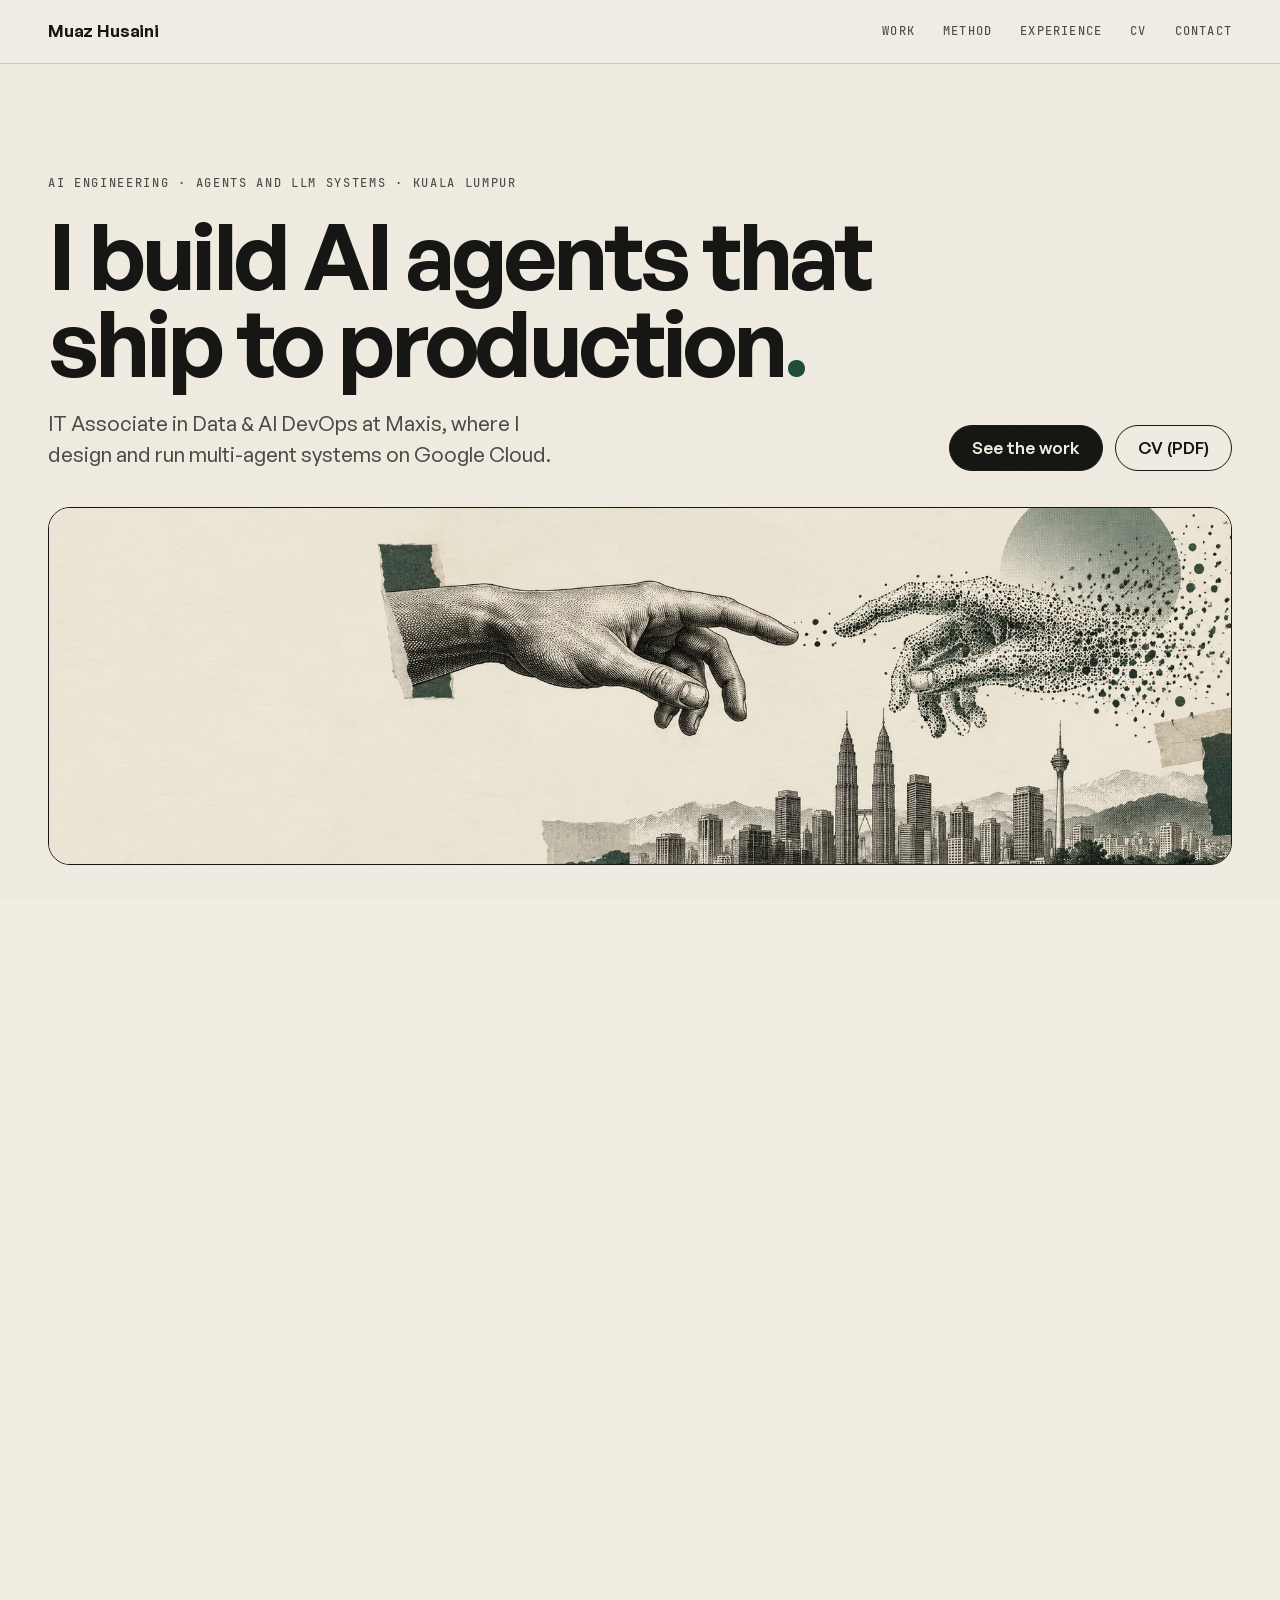
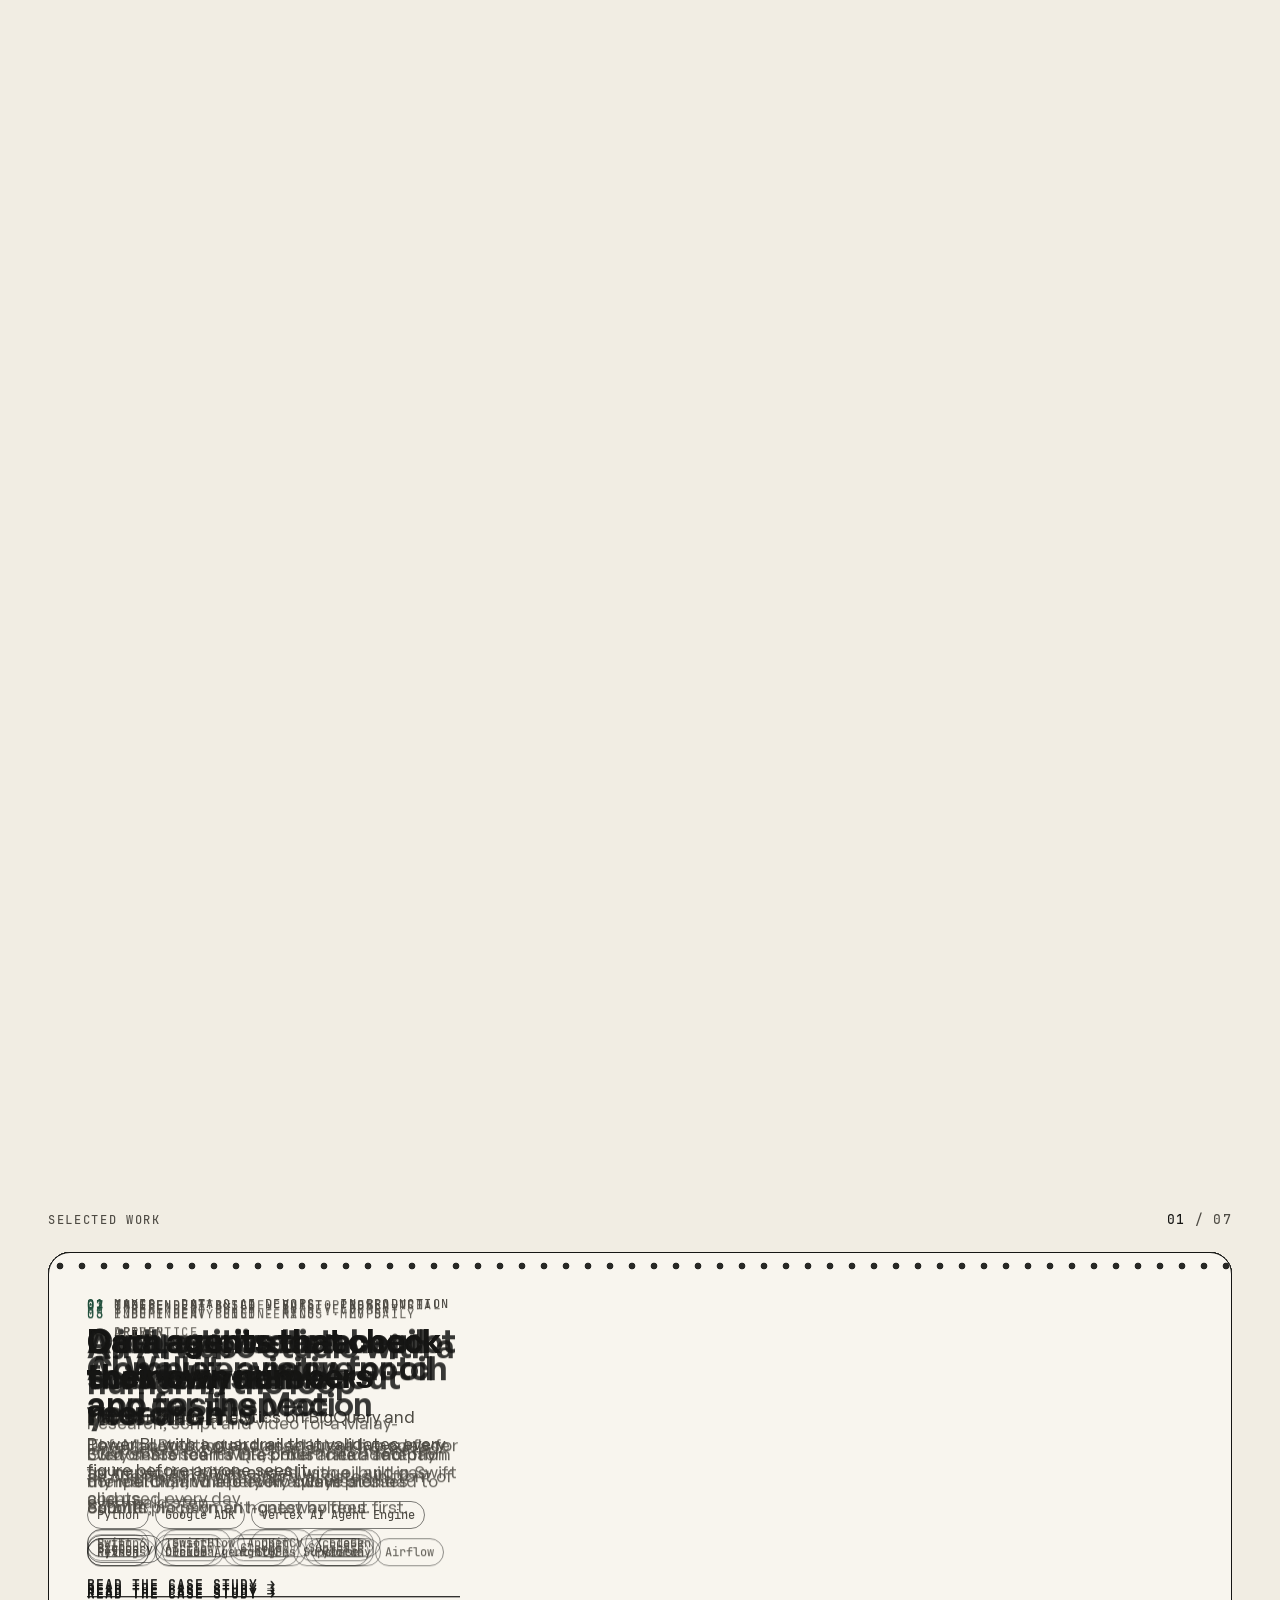
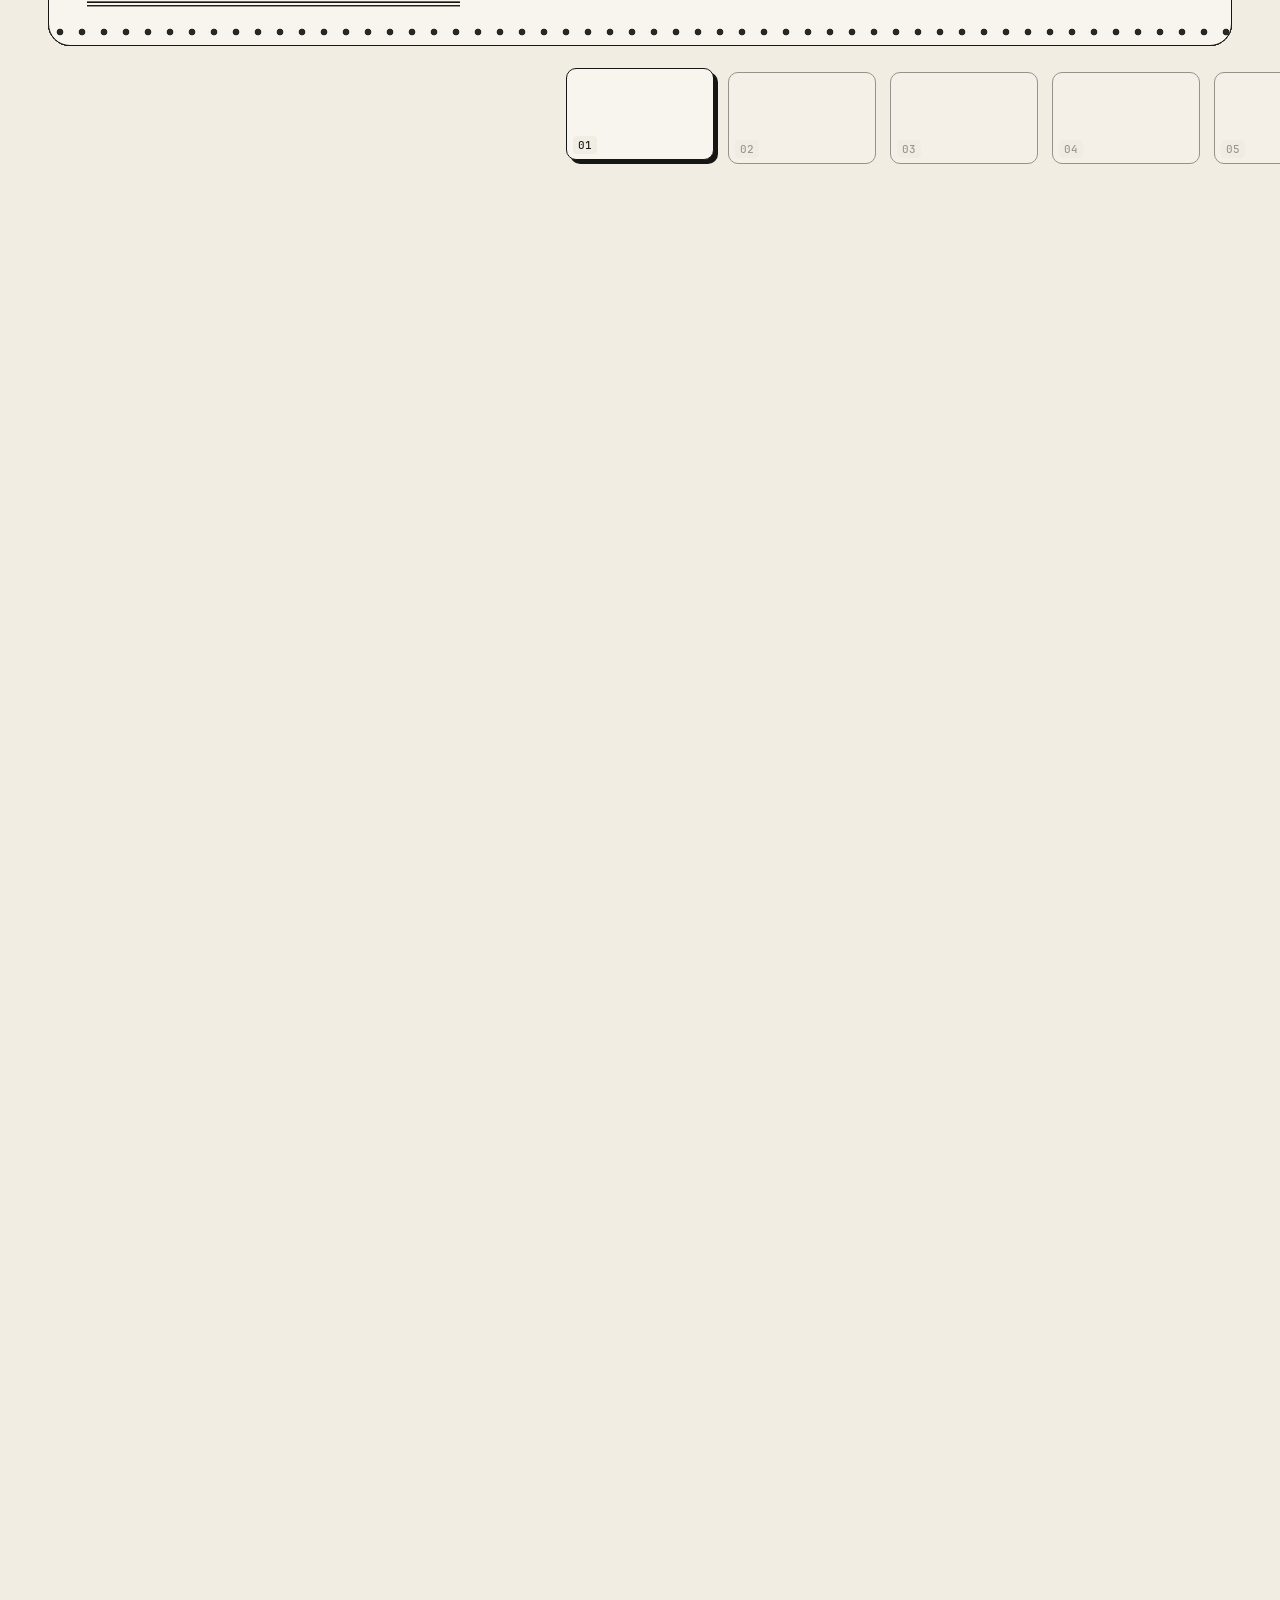
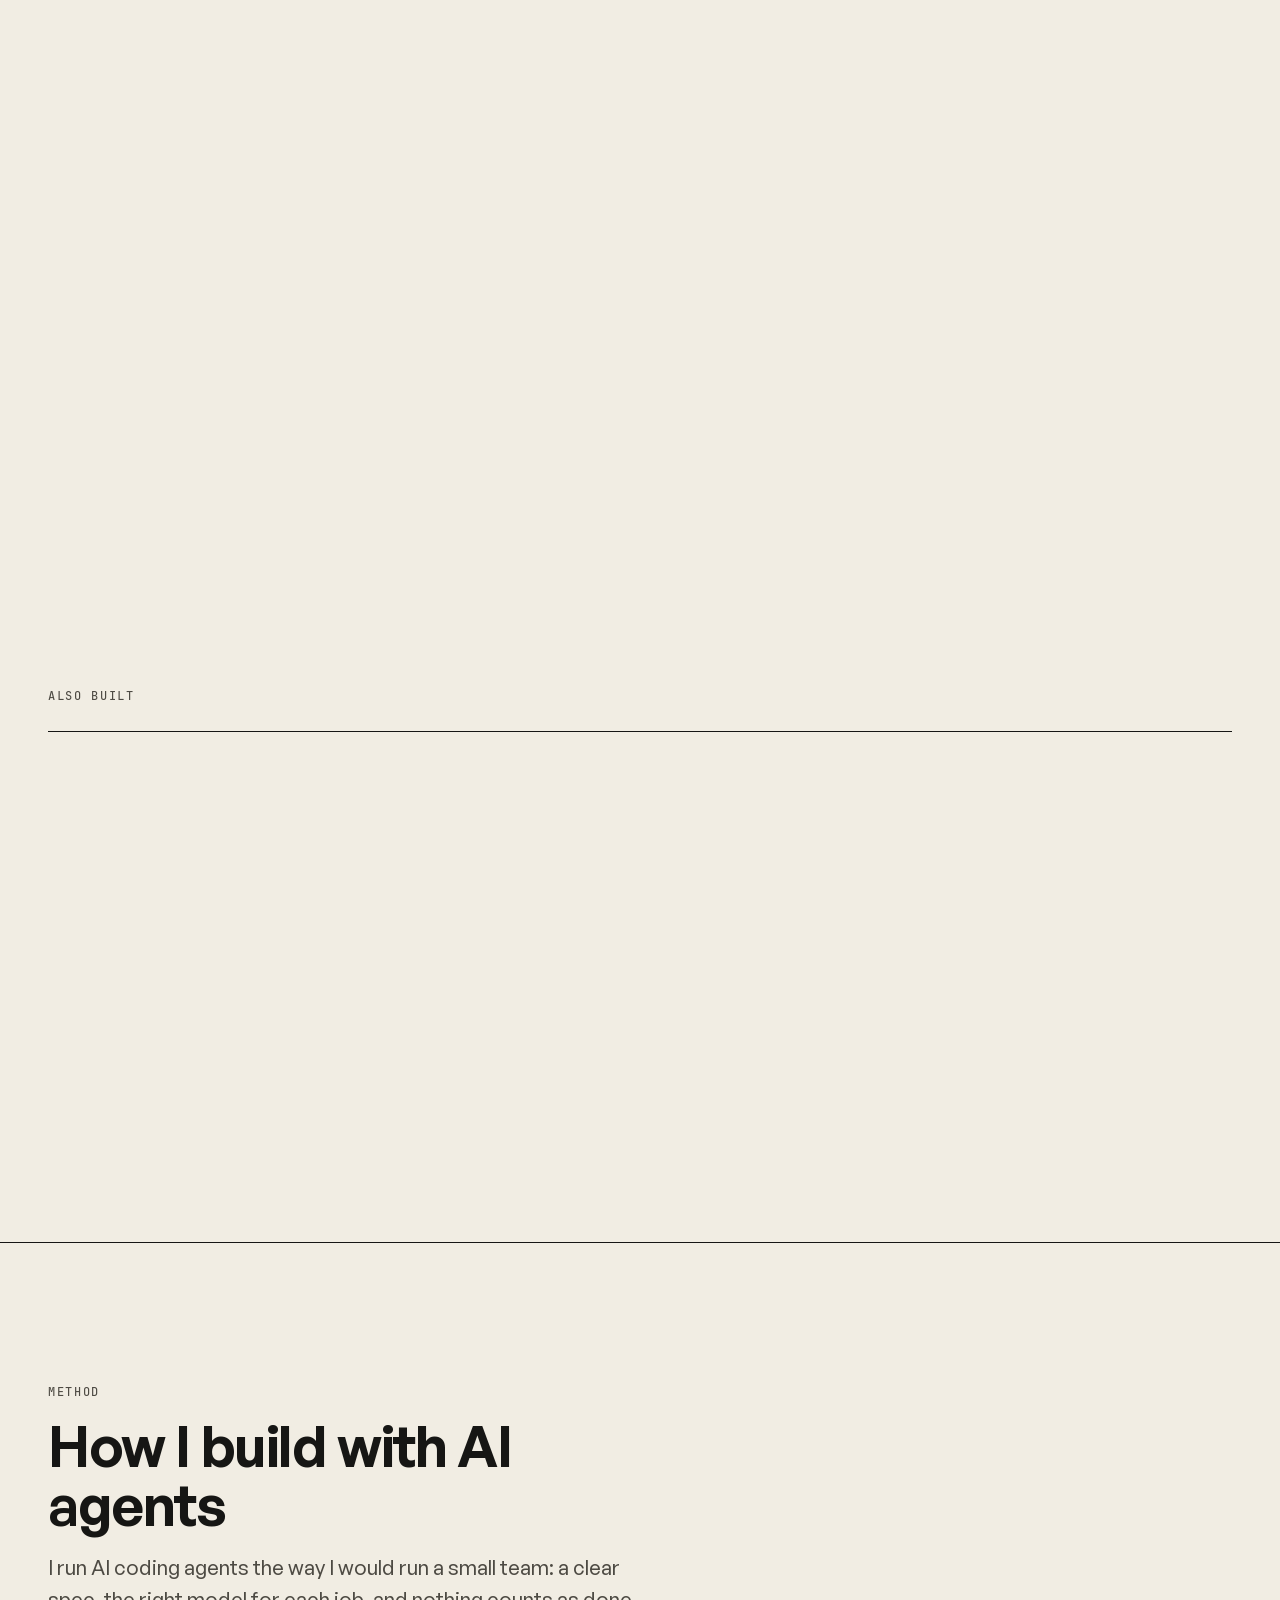
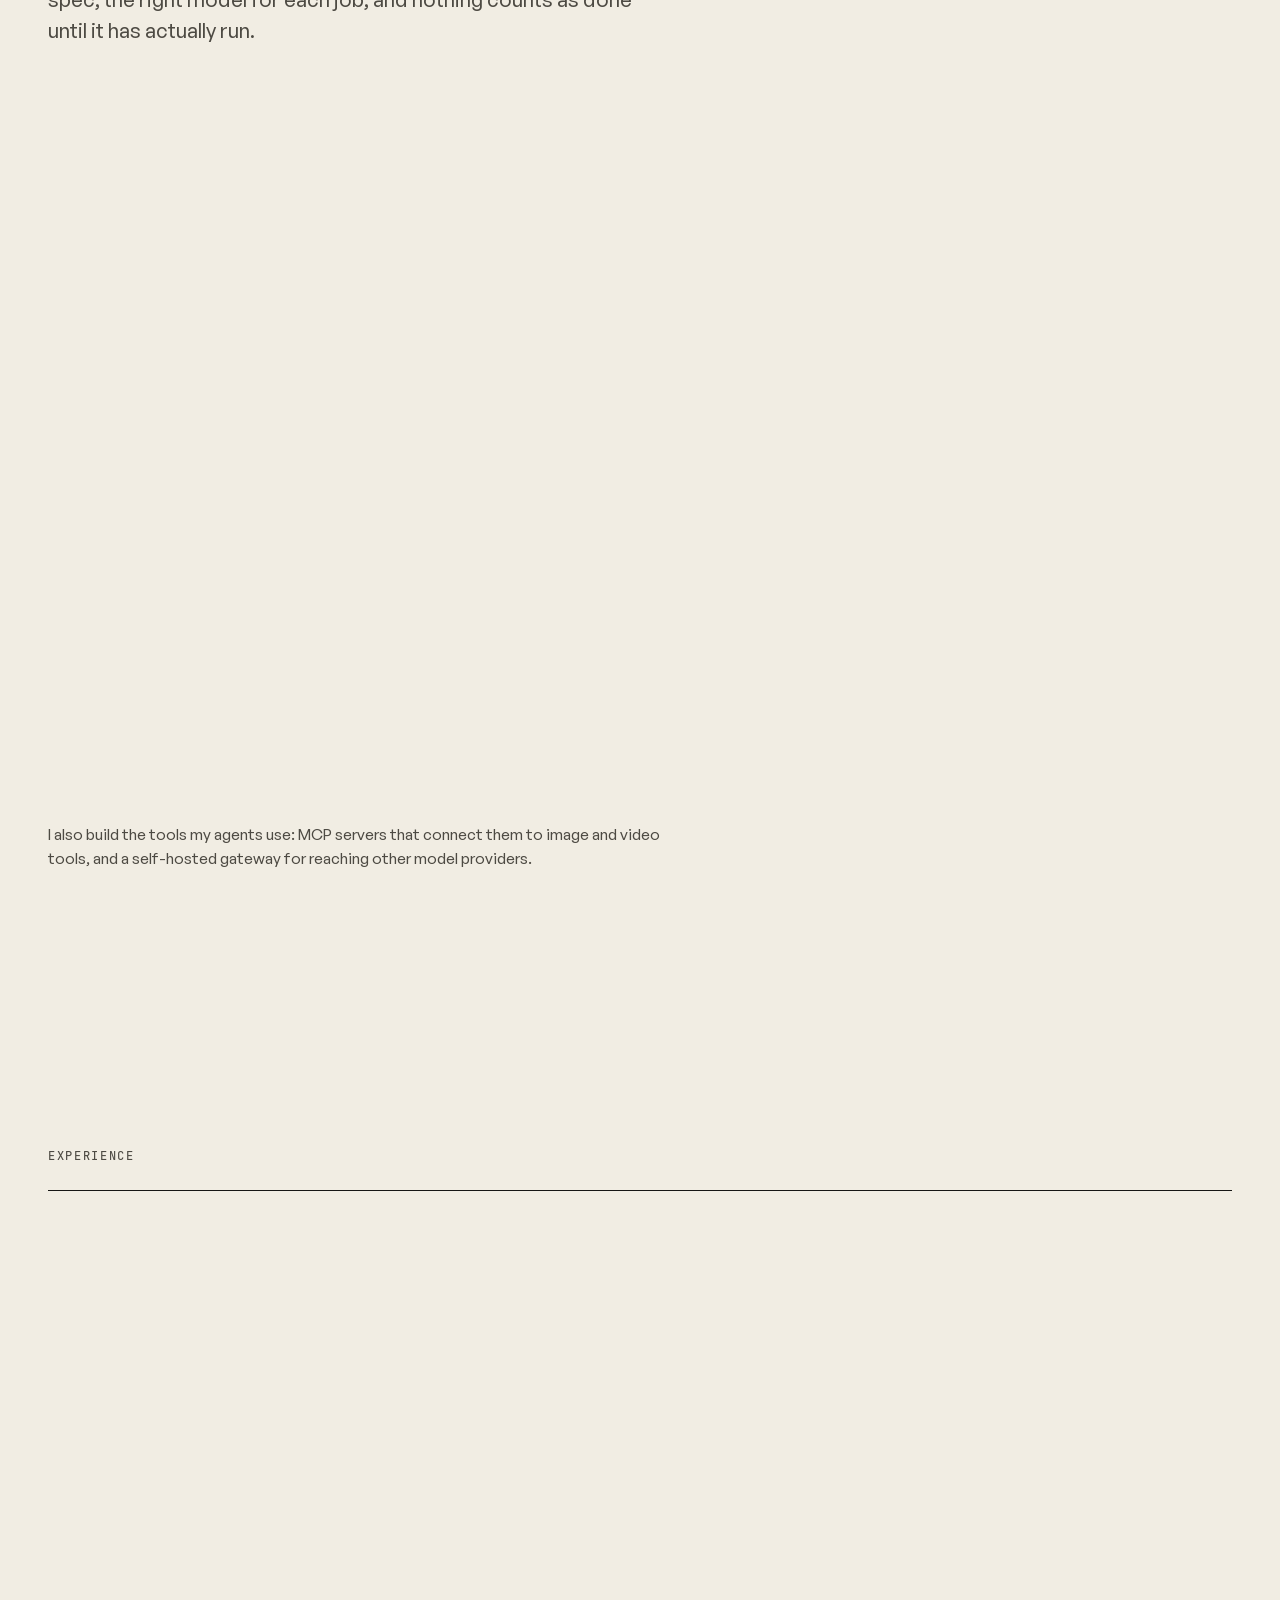
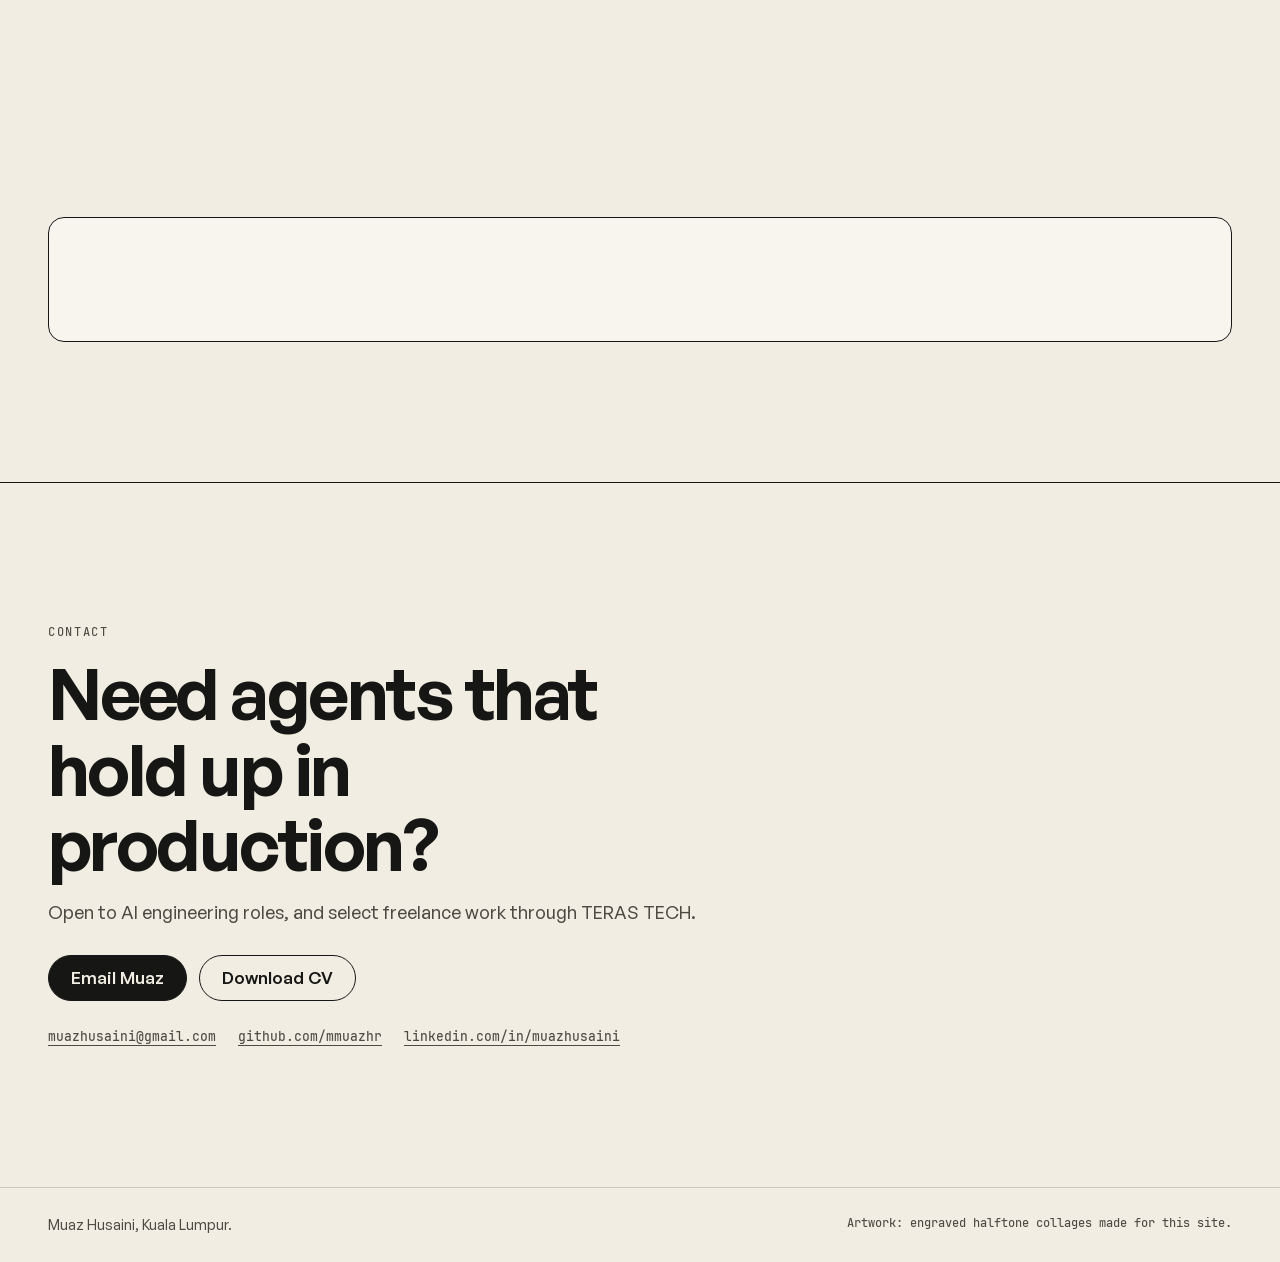
==== commit 5304d55a: "fix: honest status copy, reel text fit and keyboard access from review - QueLess: drop the dead live" ====
--- a/index.html
+++ b/index.html
@@ -76,7 +76,7 @@
             <figcaption class="mono">Muaz Husaini</figcaption>
           </figure>
           <ul class="proof-cards">
-            <li class="card"><span class="mono">Now</span><strong>IT Associate, Data &amp; AI DevOps</strong><span>Maxis Graduate Programme</span></li>
+            <li class="card"><span class="mono">Now</span><strong>IT Associate, Data &amp; AI DevOps</strong><span>Maxis Graduate Program</span></li>
             <li class="card"><span class="mono">In production</span><strong>Multi-agent analytics</strong><span>Vertex AI, BigQuery, Cloud Run</span></li>
             <li class="card"><span class="mono">Kaggle</span><strong>33rd of 356</strong><span>Poker fraud detection, top 10%</span></li>
             <li class="card"><span class="mono">UKM</span><strong>First Class, 3.88</strong><span>Dean's List, 8 of 8 semesters</span></li>
@@ -117,7 +117,7 @@
           <img src="assets/art/job-agent-2000.webp" srcset="assets/art/job-agent-1100.webp 1100w, assets/art/job-agent-2000.webp 2000w" sizes="(max-width: 1340px) 100vw, 1240px" alt="Engraved collage: a typewriter, a stack of sealed envelopes, a pinned map, a rubber stamp and a pocket watch." width="2000" height="667" loading="lazy" decoding="async">
         </picture>
               <div class="frame-meta">
-                <p class="frame-kicker mono"><span class="frame-no">02</span>Independent build &middot; Built, first live run next</p>
+                <p class="frame-kicker mono"><span class="frame-no">02</span>Independent build &middot; Built, pre-launch</p>
                 <h3>A job-application copilot that cannot lie about you</h3>
                 <p class="frame-line">Every sentence it writes must cite a fact from my real CV, and a person always presses Submit.</p>
                 <ul class="stack" aria-label="Stack"><li>Python</li><li>Claude Agent SDK</li><li>Supabase</li><li>Airflow</li></ul>
@@ -147,9 +147,9 @@
           <img src="assets/art/content-studio-2000.webp" srcset="assets/art/content-studio-1100.webp 1100w, assets/art/content-studio-2000.webp 2000w" sizes="(max-width: 1340px) 100vw, 1240px" alt="Engraved collage: a vintage ribbon microphone, a film strip, a clapperboard and a printed sound waveform." width="2000" height="667" loading="lazy" decoding="async">
         </picture>
               <div class="frame-meta">
-                <p class="frame-kicker mono"><span class="frame-no">04</span>Independent build &middot; Pipeline working</p>
+                <p class="frame-kicker mono"><span class="frame-no">04</span>Independent build &middot; In development</p>
                 <h3>An AI video studio with a human in the loop</h3>
-                <p class="frame-line">Research, script and video for a Malay-language AI explainer channel, orchestrated end to end, with approval gates in front of every paid step.</p>
+                <p class="frame-line">Research, script and video for a Malay-language AI explainer channel, orchestrated as one pipeline, with approval gates in front of every paid step.</p>
                 <ul class="stack" aria-label="Stack"><li>Python</li><li>Airflow</li><li>Claude</li><li>Supabase</li></ul>
                 <span class="frame-cta mono">Read the case study &rarr;</span>
               </div>
@@ -192,7 +192,7 @@
           <img src="assets/art/queless-2000.webp" srcset="assets/art/queless-1100.webp 1100w, assets/art/queless-2000.webp 2000w" sizes="(max-width: 1340px) 100vw, 1240px" alt="Engraved collage: a café counter with a QR table card, a receipt printer pushing out an order ticket, a coffee cup and a phone." width="2000" height="667" loading="lazy" decoding="async">
         </picture>
               <div class="frame-meta">
-                <p class="frame-kicker mono"><span class="frame-no">07</span>Independent build · SaaS &middot; Live, closed trial</p>
+                <p class="frame-kicker mono"><span class="frame-no">07</span>Independent build · SaaS &middot; Closed trial</p>
                 <h3>QueLess, order-ahead for Malaysian merchants</h3>
                 <p class="frame-line">Customers scan a QR, order ahead and pay the merchant directly. No queue at the counter, no payment-gateway fees.</p>
                 <ul class="stack" aria-label="Stack"><li>Next.js</li><li>Prisma</li><li>Postgres</li><li>Railway</li></ul>
@@ -244,13 +244,13 @@
         <li class="card reveal"><span class="mono">03</span><h3>Done means it ran</h3><p>Tests, builds, screenshots and real requests. "It should work" never counts, and every agent's claim is re-checked before anything merges.</p></li>
         <li class="card reveal"><span class="mono">04</span><h3>Guardrails in code, not prompts</h3><p>Rules that matter, such as spending caps on paid AI tools, are enforced by hooks that block the action outright. A prompt can be ignored; a hook cannot.</p></li>
       </ol>
-      <div class="wrap"><p class="method-foot">I also build the tools my agents use: MCP servers that let them drive image, video and 3D-design apps, and a self-hosted gateway for reaching other model providers.</p></div>
+      <div class="wrap"><p class="method-foot">I also build the tools my agents use: MCP servers that connect them to image and video tools, and a self-hosted gateway for reaching other model providers.</p></div>
     </section>
 
     <section id="experience" class="section wrap" aria-labelledby="exp-title">
       <h2 id="exp-title" class="label">Experience</h2>
       <ol class="timeline">
-        <li class="reveal"><p class="when mono">Jan 2026 to now</p><div><h3>Maxis &middot; IT Associate, Data &amp; AI DevOps</h3><p>Graduate Programme. Building and running the production data agents in the reel above.</p></div></li>
+        <li class="reveal"><p class="when mono">Jan 2026 to now</p><div><h3>Maxis &middot; IT Associate, Data &amp; AI DevOps</h3><p>Graduate Program. Building and running the production data agents in the reel above.</p></div></li>
         <li class="reveal"><p class="when mono">2025</p><div><h3>Maxis &middot; Consumer Business Associate</h3><p>Go-to-market for Maxis and Hotlink campaigns, then pricing and subsidy analysis for Mobile Product. Automated rebate assignment for new plans.</p></div></li>
         <li class="reveal"><p class="when mono">2024</p><div><h3>Deloitte Consulting SEA &middot; AI &amp; Data intern</h3><p>Generative AI document automation on Microsoft Fabric, and business analysis for a Tableau dashboard migration.</p></div></li>
         <li class="reveal"><p class="when mono">2023 to 2024</p><div><h3>PJBUMI Heavy Engineering &middot; MLOps apprentice</h3><p>Computer-vision inspection models for oil and gas clients.</p></div></li>
--- a/styles.css
+++ b/styles.css
@@ -471,13 +471,14 @@
   justify-content: center;
   gap: 22px;
   padding-top: var(--head);
-  overflow: hidden;
+  overflow: clip; /* not hidden: a hidden box still scrolls to show a focused thumbnail */
 }
 html.motion .reel-count { display: block; }
 html.motion .reel-gate { height: min(calc(min(100vw - 2 * var(--gutter), var(--wrap)) / 3), 54svh); margin-bottom: 128px; }
 html.motion .reel-frames { position: absolute; inset: 0 var(--gutter); margin: 0; display: block; }
-html.motion .frame { position: absolute; inset: 0; visibility: hidden; }
-html.motion .frame.is-active { visibility: visible; z-index: 1; }
+/* inactive frames stay in the accessibility tree and tab order; the active one sits on top */
+html.motion .frame { position: absolute; inset: 0; pointer-events: none; }
+html.motion .frame.is-active { pointer-events: auto; z-index: 1; }
 html.motion .frame-link { height: 100%; }
 html.motion .frame-art { position: absolute; inset: 0; transition: opacity 0.25s; }
 html.motion .frame-art img { width: 100%; height: 100%; object-fit: cover; object-position: 100% 50%; }
@@ -490,7 +491,10 @@
   padding: clamp(28px, 3vw, 44px);
   display: flex;
   flex-direction: column;
-  justify-content: center;
+  justify-content: safe center;
+}
+@media (max-width: 1279px) {
+  html.motion .frame-meta .stack { display: none; }
 }
 html.motion .frame-meta > * { opacity: 0; transform: translateY(18px); transition: opacity 0.5s var(--ease), transform 0.6s var(--ease); }
 html.motion .frame.is-active .frame-meta > * { opacity: 1; transform: none; }
@@ -586,3 +590,7 @@
 .pt-veil.on { opacity: 1; }
 .pt-canvas { image-rendering: pixelated; }
 .svg-defs { position: absolute; width: 0; height: 0; overflow: hidden; }
+
+@media print {
+  html.js .reveal { opacity: 1; transform: none; }
+}
